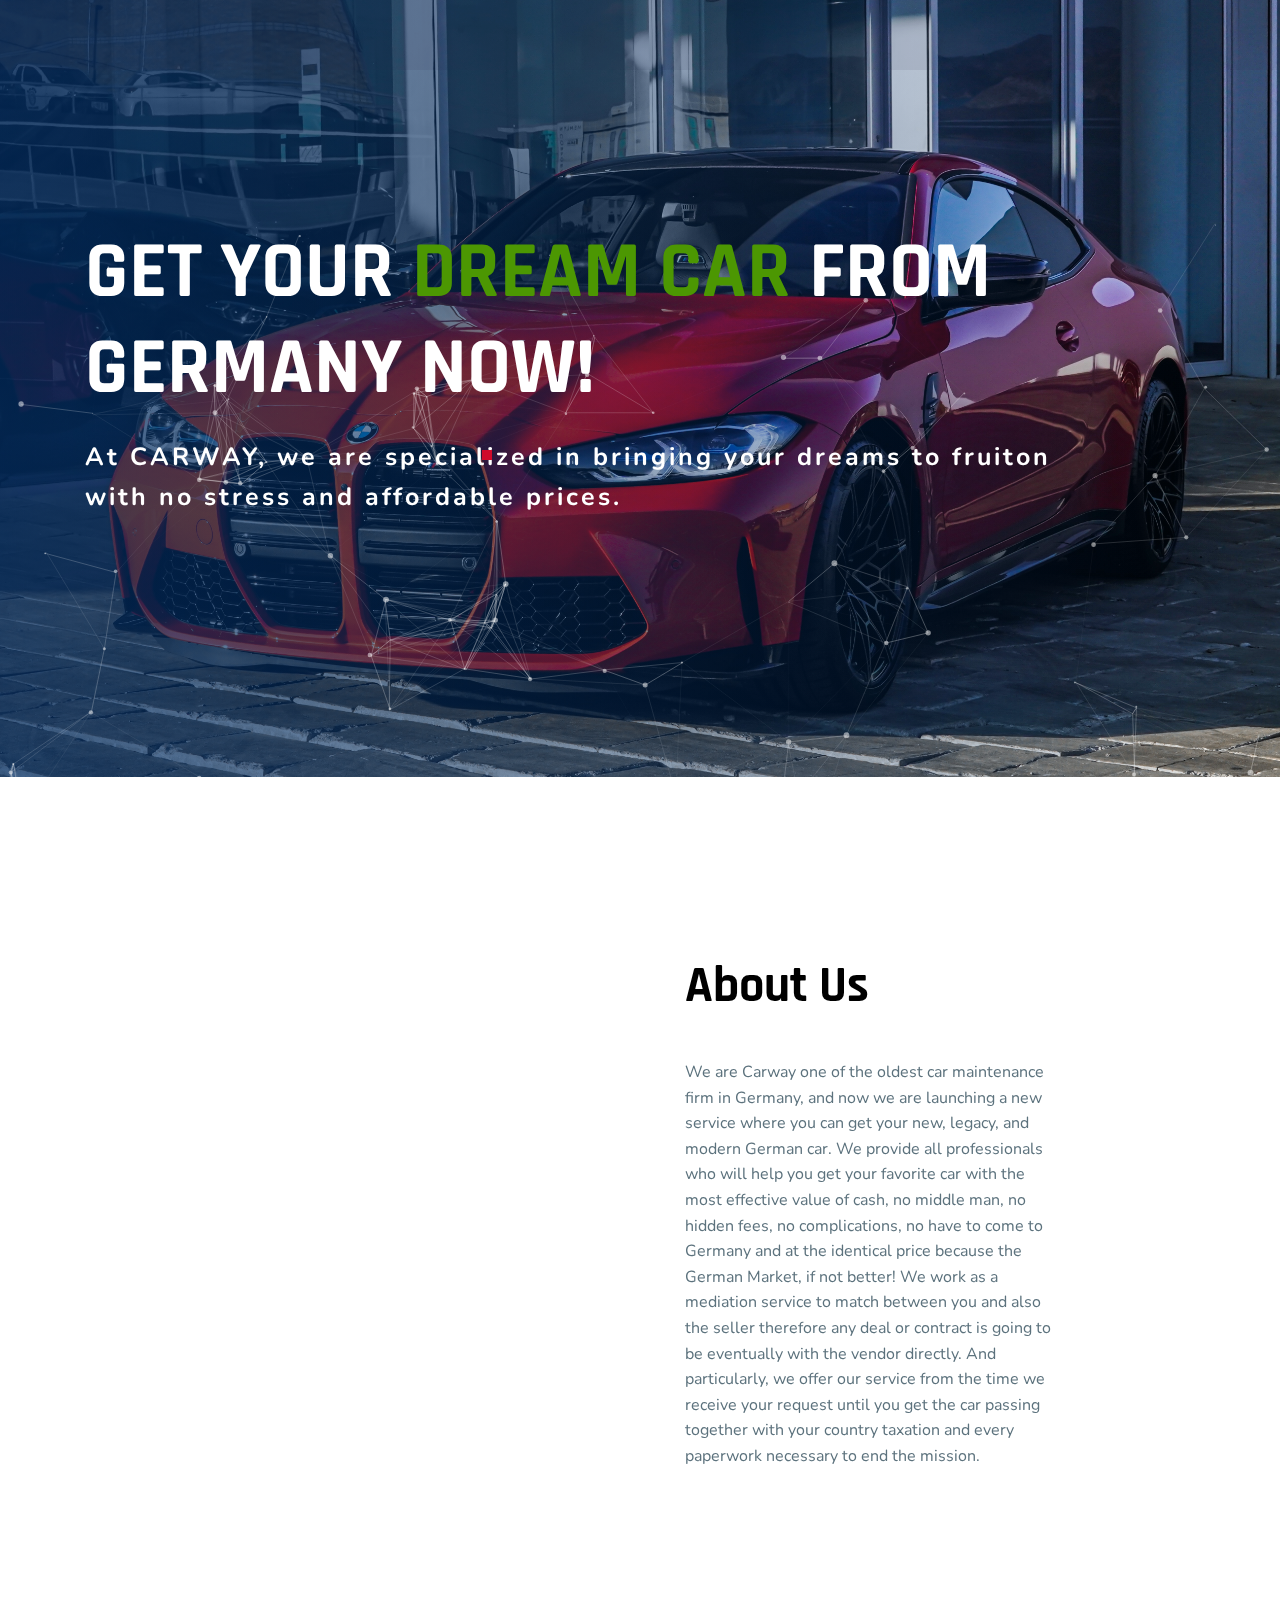
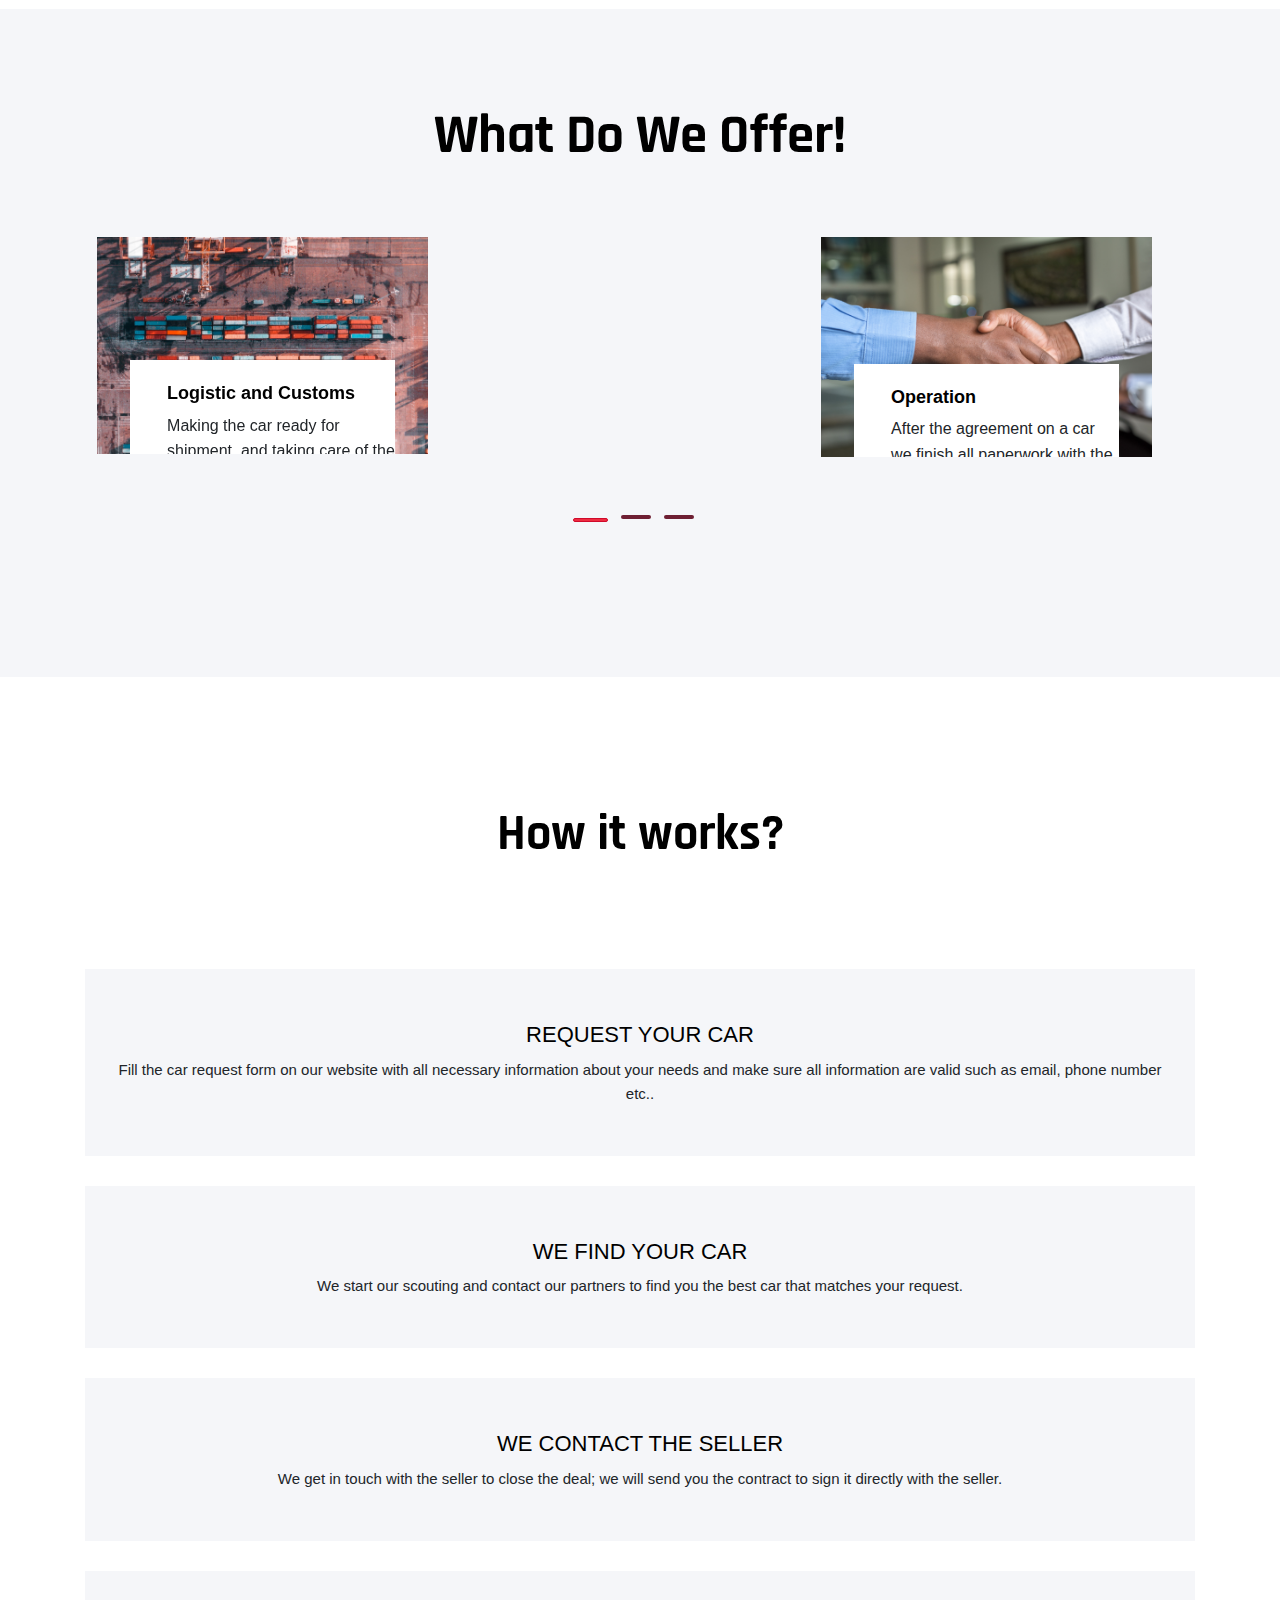
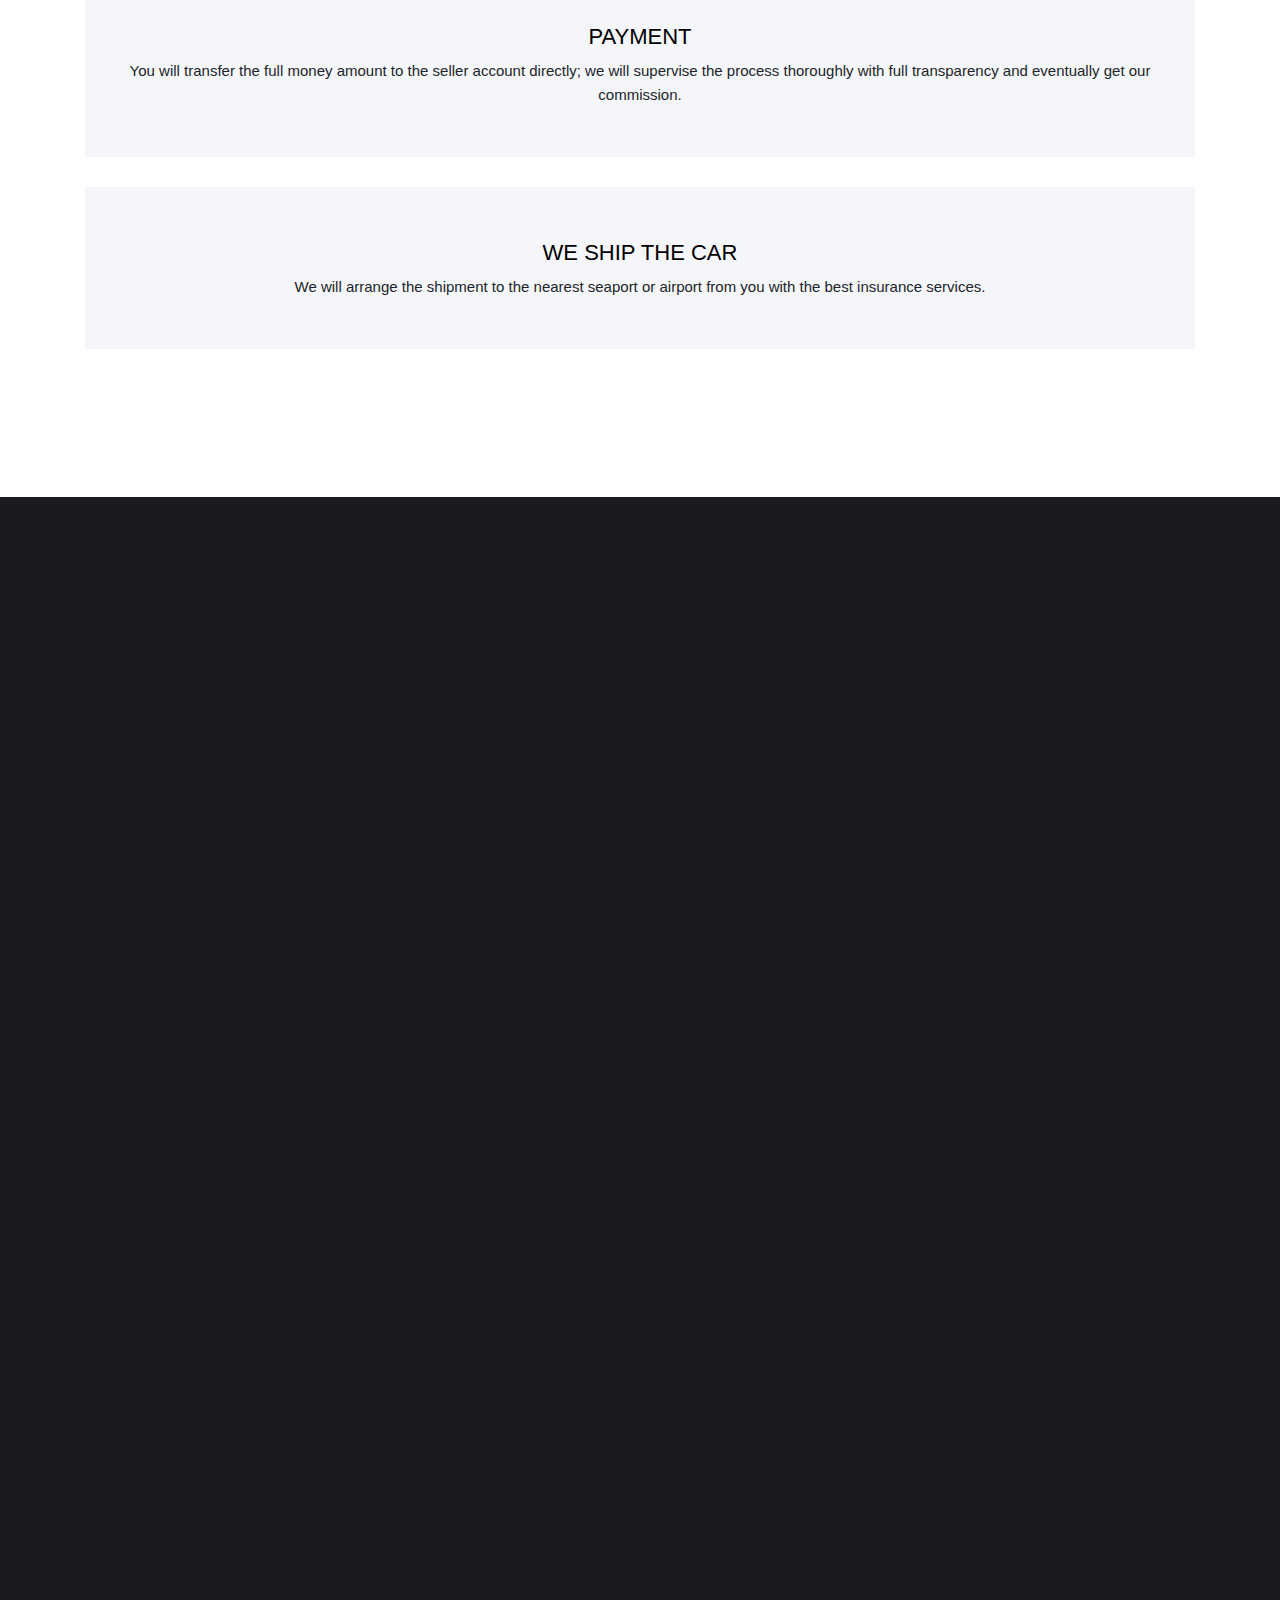
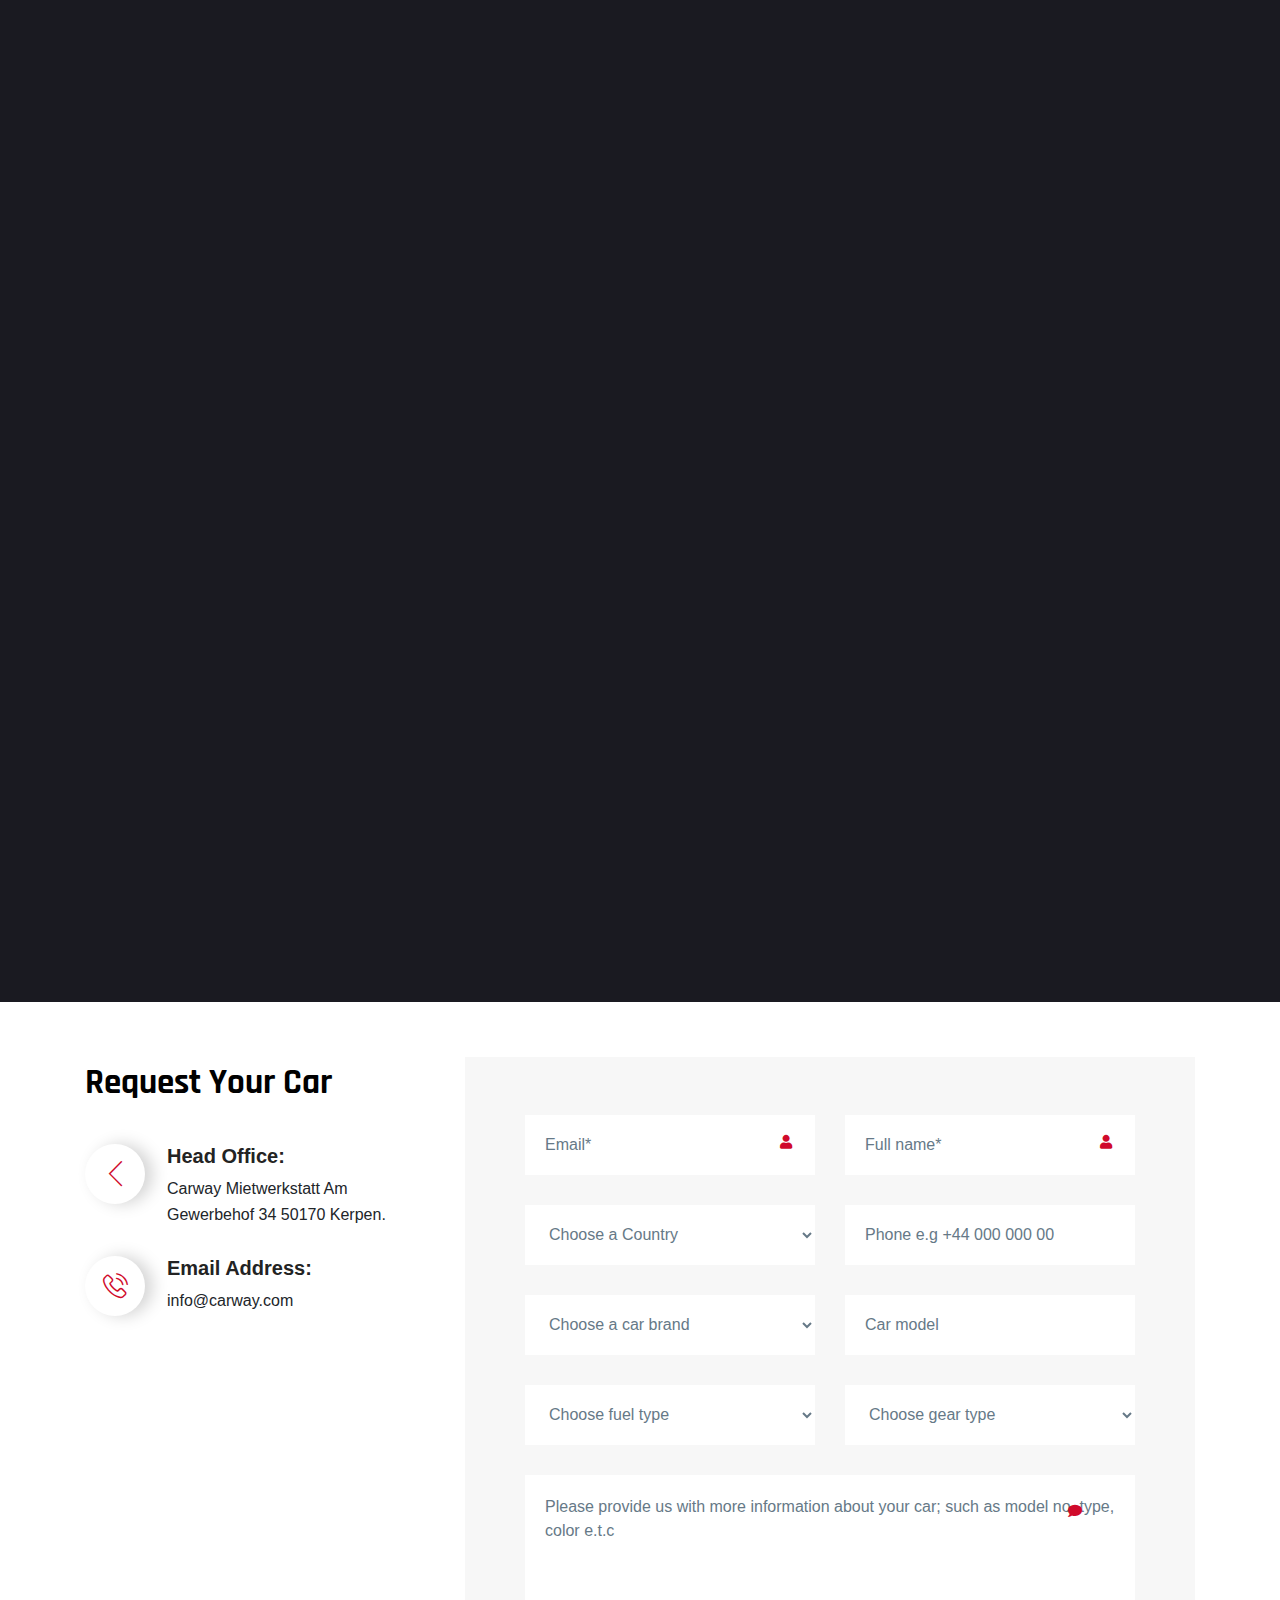
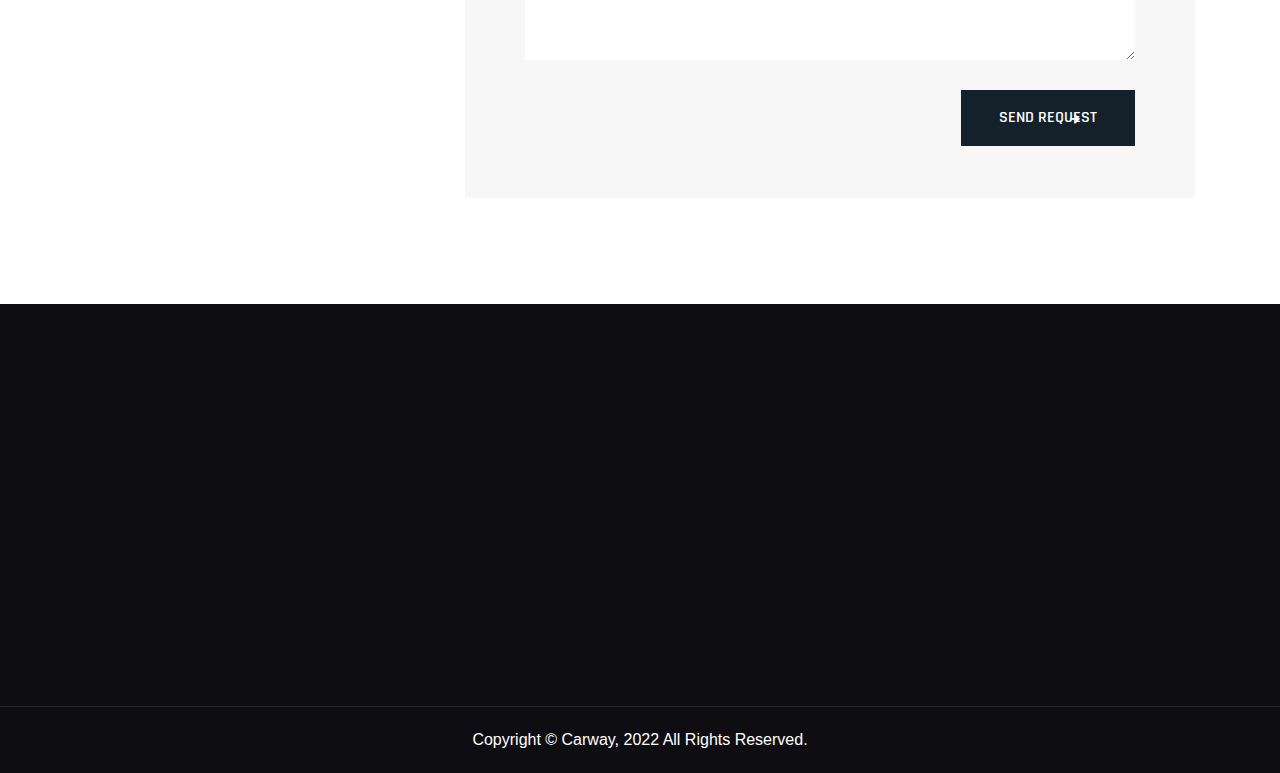
==== index.html @ 3763139a "update: impressum and mobile nav" ====
<!DOCTYPE HTML>
<html lang="en">

<head>
	<meta charset="UTF-8">
	<meta http-equiv="x-ua-compatible" content="ie=edge">
	<title>Carway</title>
	<meta name="description" content="Get your car from Germany">
	<meta name="viewport" content="width=device-width, initial-scale=1">

	<!-- Favicon -->
	<link rel="icon" sizes="56x56" href="assets/images/logo-black-circle.png">
	<!-- bootstrap CSS -->
	<link rel="stylesheet" href="assets/css/bootstrap.min.css" media="all" />
	<!-- carousel CSS -->
	<link rel="stylesheet" href="assets/css/owl.carousel.min.css" media="all" />
	<!-- Animate Css -->
	<link rel="stylesheet" href="assets/css/animate.css" media="all" />
	<!-- font-awesome CSS -->
	<link rel="stylesheet" href="assets/css/all.min.css" media="all" />
	<link rel="stylesheet" href="assets/css/flaticon.css" media="all" />
	<!-- theme-default CSS -->
	<link rel="stylesheet" href="assets/css/template-default.css" media="all" />
	<link rel="stylesheet" href="assets/css/owl.theme.default.min.css" type="text/css" media="all" />
	<!-- Main Style CSS -->
	<link rel="stylesheet" href="style.css" media="all" />
	<!-- transitions CSS -->
	<link rel="stylesheet" href="assets/css/owl.transitions.css" media="all" />
	<!-- venobox CSS -->
	<link rel="stylesheet" href="venobox/venobox.css" media="all" />
	<!-- animated CSS -->
	<link rel="stylesheet" href="assets/css/animated-text.css" media="all" />
	<!-- widget CSS -->
	<link rel="stylesheet" href="assets/css/widget.css" media="all" />
	<!-- modernizr js -->
	<script src="assets/js/vendor/modernizr-3.5.0.min.js"></script>
	<!-- responsive CSS -->
	<link rel="stylesheet" href="assets/css/responsive.css" media="all" />

	<!-- header menu css -->
	<link rel="stylesheet" href="/assets/css/style.css">
	<link rel="stylesheet" href="/dream-it-photography/assets/css/font-awesome.min.css">

	<!-- portfolio style -->
	<link rel="stylesheet" href="/dream-it-photography/assets/css/main.css">
	<link rel="stylesheet" href="/dream-it-photography/assets/css/animate.css">
	<link rel="stylesheet" href="/dream-it-photography/assets/css/magnific-popup.css">
	<link rel="stylesheet" href="/dream-it-photography/assets/css/bootstrap.min.css">
	<link rel="stylesheet" href="/dream-it-photography/assets/css/circle.css">
	<link rel="stylesheet" href="/dream-it-photography/assets/css/owl.carousel.min.css">

</head>

<body>

	<div id="preloader">
		<div id="loader"></div>
	</div>
	<!-- ============================================================== -->
	<!-- Start - Header-Top- Section -->
	<!-- ============================================================= -->

	<!-- ============================================================== -->
	<!-- Start - Header-Menu- Area -->
	<!-- ============================================================= -->

	<div id="sticky-header" class="dreamit_nav_manu" style="background: rgba(39, 39, 75, 0.093); border:none;">
		<div class="container">
			<div class="row align-items-center">
				<div class="col-lg-9">
					<nav class="dreamit_menu text-center">
						<div class="search-box-btn search-box-outer" style="margin-right: -490px;">
							<!-- <i class="flaticon-search"></i> -->
							<div class="nav-btn navSidebar-button"><span><i class="fas fa-align-left"></i></span></div>
						</div>
					</nav>
				</div>
			</div>
		</div>
	</div>

	<!-- Mobile-Menu -->
	<div class="mobile-menu" style="margin-top: 20px; background: rgb(17, 17, 36);">
		<div class="container">
			<div class="row">
				<div class="col-lg-3">
					<div class="logo-container">
						<div class="header-logo">
							<a class="mobile-logo" href="index.html"><img width="50" height="50"
									src="assets/images/logo-black-circle.png" alt=""></a>
						</div>
						<div class="menu-toggle">
							<div class="icon">
								<i class="fas fa-bars"></i>
								<i class="fas fa-times" style="color: #fff;"></i>
							</div>
						</div>
					</div>
				</div>
				<div class="col-lg-9 col-md-12">
					<div class="header-menu2"
						style=" width: 100%; margin-top: -50px; background:rgba(17, 17, 36, 0.944);">
						<ul>
							<a style="color: #4C9702;" href="#about-section">
								<li data-language="menuaboutus">About us</li>
							</a>
							<a style="color: #4C9702;" href="#What-do-we-offer">
								<li data-language="menuwhatweoffer">What Do We Offer!</li>
							</a>
							<a style="color: #4C9702;" href="#how-it-works">
								<li data-language="menuhowitworks">How it works?</li>
							</a>
							<a style="color: #4C9702;" href="#portfolio">
								<li data-language="menuportfolio">Portfolio</li>
							</a>
							<a style="color: #4C9702;" href="#request-car">
								<li data-language="menurequestcar">Request Your Car</li>
							</a>
							<a style="color: #4C9702;" href="Impressum.html">
								<li data-language="">Impressum</li>
							</a>

						</ul>
					</div>
				</div>
			</div>
		</div>
	</div>

	<!-- ============================================================== -->
	<!-- Start - Slider- Section -->
	<!-- ============================================================= -->
	<div class="slider-section d-flex align-items-center">
		<!-- particles.js container -->
		<div id="particles-js"></div>
		<div class="container">
			<div class="row">
				<div class="col-lg-12 col-md-12">
					<div class="slider-content">
						<h2 class="wow slideInLeft" data-wow-duration="2s" data-wow-delay=".5s" data-language="getyour">
							GET YOUR <span style="color: #4C9702;" data-language="dream car">DREAM CAR</span
								data-language="fromgermany"> FROM GERMANY NOW!</h2>
						<!-- <h2 class="wow slideInLeft" data-wow-duration="2s" data-wow-delay=".5s"></h2> -->
						<h5 data-language="atcarway" class="wow slideInLeft" data-wow-duration="2s" data-wow-delay=".5s"
							style="text-transform: none; font-size: 25px; line-height: 2.5rem; letter-spacing: 3px; width: 90%; margin-top: 20px;">
							At CARWAY, we are
							specialized in bringing your dreams to fruiton with no stress and affordable prices.</h5>
						<!-- <div class="slider-circle-thumb rotateme">
							<img src="assets/images/shape3.png" alt="">
						</div> -->


					</div>
				</div>
			</div>
		</div>
	</div>

	<!-- ============================================================= -->
	<div class="about-section" id="about-section">
		<div class="container">
			<div class="row">
				<div class="col-lg-6 col-md-6">
					<div class="about-thumb">
						<img src="assets/images/Cars/roland-denes-EWf48MRVUNE-unsplash.jpg" alt="">
					</div>
				</div>
				<div class="col-lg-6 col-md-6">
					<div class="section-title">
						<!-- <h5>// ABOUT COMPAny</h5> -->
						<h1 data-language="aboutustitle">About Us</h1>
						<!-- <h2>It Specialties</h2> -->
						<p data-language="aboutusdesc">We are Carway one of the oldest car maintenance firm in Germany,
							and now we are launching a
							new service where you can get your new, legacy, and modern German car. We provide all
							professionals who will help you get your favorite car with the most effective value of cash,
							no middle man, no hidden fees, no complications, no have to come to Germany and at the
							identical price because the German
							Market, if not better! We work as a mediation service to match between you and also the
							seller therefore any deal or contract is going to be eventually with the vendor directly.
							And particularly, we offer our service from the time we receive your request until you get
							the car passing together with your country taxation and every paperwork necessary to end the
							mission.</p>
					</div>
				</div>
			</div>
		</div>
	</div>

	<!-- Start - Service- Section -->
	<!-- ============================================================= -->
	<div class="service-section" id="What-do-we-offer">
		<div class="container">
			<div class="row">
				<div class="col-lg-12 col-md-12">
					<div class="section-title text-center">
						<!-- <h5>// WHAT WE Do</h5> -->
						<h1 data-language="whatweoffertitle">What Do We Offer!</h1>
					</div>
				</div>
			</div>
			<div class="case-study-section">
				<div class="container-fluid">
					<div class="row">
						<div class="case_list owl-carousel">
							<div class="single-case-study">
								<div class="case-thumb">
									<img src="assets/images/cars/offer-search.jpg" alt="">
									<div class="case-content">
										<h2 data-language="searchingtitle">Searching</h2>
										<!-- <h6>Cloud Computing</h6> -->
										<p data-language="searchingdesc">We connect with our suppliers and contacts to
											find the best deal on the car
											you need. We will then send you several
											options and offers to choose from</p>
										<!-- <a href="case-study-details.html"><span>+</span></a> -->
									</div>
								</div>
							</div>
							<div class="single-case-study">
								<div class="case-thumb">
									<img src="assets/images/Cars/offer-operation.jpg" alt="">
									<div class="case-content">
										<h2 data-language="operationtitle">Operation</h2>
										<!-- <h6>Cloud Computing</h6> -->
										<p data-language="operationdesc">After the agreement on a car we finish all
											paperwork with the seller, arrange
											the payment, and take care of all
											documents with the German authorities.</p>
										<!-- <a href="case-study-details.html"><span>+</span></a> -->
									</div>
								</div>
							</div>
							<div class="single-case-study">
								<div class="case-thumb">
									<img src="assets/images/Cars/offer-logistics.jpg" alt="">
									<div class="case-content">
										<h2 data-language="logisticstitle">Logistic and Customs</h2>
										<p data-language="logisticssdesc">Making the car ready for shipment, and taking
											care of the taxation on the
											destination country to avoid any unforeseen
											problems</p>
										<!-- <h6 the car ready for shipment, and taking care of the taxation on the destination country to avoid any unforeseen problems 6>Cloud Computing</h6> -->

										<!-- <a href="case-study-details.html"><span>+</span></a> -->
									</div>
								</div>
							</div>
						</div>
					</div>
				</div>
			</div>

		</div>

	</div>
	<!-- ============================================================== -->
	<!-- Start - call-Do-Action- Section -->
	<!-- ============================================================= -->
	<div class="call-do-action" id="how-it-works">
		<div class="container">
			<div class="col-lg-12 col-md-12">
				<div class="section-title text-center">
					<!-- <h5>// WHAT WE Do</h5> -->
					<h1 data-language="howitwork">How it works?</h1>
				</div>
			</div>
		</div>
	</div>
	<!-- ============================================================== -->
	<!-- Start - Feature- Section -->
	<!-- ============================================================= -->
	<div class="feature-section" id="">
		<div class="container">
			<div class="row">
				<div class="col-lg-12 col-md-6">
					<div class="single-feature-box text-center">
						<div class="feature-num">
							<!-- <span>01</span> -->
						</div>
						<div class="feature-content">
							<h2 data-language="requestcartitle">Request your car</h2>
							<p data-language="requestcardesc">Fill the car request form on our website with all
								necessary information about your needs
								and make sure all information are valid such as email, phone number etc..</p>
						</div>
						<!-- <div class="feature-icon">
							<i class="flaticon-hand"></i>
						</div> -->
					</div>
				</div>
				<div class="col-lg-12 col-md-6">
					<div class="single-feature-box text-center">
						<div class="feature-num">
							<!-- <span>02</span> -->
						</div>
						<div class="feature-content">
							<h2 data-language="wefindyourcartitle">We find your car</h2>
							<p data-language="wefindyourcardesc">We start our scouting and contact our partners to find
								you the best car that matches your
								request.</p>
						</div>
						<!-- <div class="feature-icon">
							<i class="flaticon-bar-chart"></i>
						</div> -->
					</div>
				</div>
				<div class="col-lg-12 col-md-6">
					<div class="single-feature-box text-center">
						<div class="feature-num">
							<!-- <span>03</span> -->
						</div>
						<div class="feature-content">
							<h2 data-language="wecontactsellertitle">We contact the seller</h2>
							<p data-language="wecontactsellerdesc">We get in touch with the seller to close the deal; we
								will send you the contract to sign
								it directly with the seller.</p>
						</div>
						<!-- <div class="feature-icon">
							<i class="flaticon-square"></i>
						</div> -->
					</div>
				</div>
				<div class="col-lg-12 col-md-6">
					<div class="single-feature-box text-center">
						<div class="feature-num">
							<!-- <span>04</span> -->
						</div>
						<div class="feature-content">
							<h2 data-language="paymenttitle">Payment</h2>
							<p data-language="paymentdesc">You will transfer the full money amount to the seller account
								directly; we will supervise
								the process thoroughly with
								full transparency and eventually get our commission.</p>
						</div>
						<!-- <div class="feature-icon">
							<i class="flaticon-world"></i>
						</div> -->
					</div>
				</div>
				<div class="col-lg-12 col-md-6">
					<div class="single-feature-box text-center">
						<div class="feature-num">
							<!-- <span>05</span> -->
						</div>
						<div class="feature-content">
							<h2 data-language="weshipcartitle">We ship the car</h2>
							<p data-language="weshipcardesc">We will arrange the shipment to the nearest seaport or
								airport from you with the best
								insurance services.</p>
						</div>
						<!-- <div class="feature-icon">
							<i class="flaticon-square"></i>
						</div> -->
					</div>
				</div>
			</div>
		</div>
	</div>
	<!-- ============================================================== -->
	<!-- Start - Skill- Section -->
	<!-- ============================================================= -->

	<!-- ============================================================== -->
	<!-- Start - Working-Progress- Section -->
	<!-- ============================================================= -->
	<section class="portfolio-area section-padding" id="portfolio">
		<div class="container-fluid">
			<div class="row justify-content-center wow fadeInUp" data-wow-delay="0.3s">
				<div class="col centered">
					<div class="section-title">
						<h2 class="text-gradient-one" data-language="portfoliotitle">Portfolio</h2>
					</div>
				</div>
			</div>

			<div class="text-center mb-40 wow fadeInUp" data-wow-delay="0.4s">
				<ul class="portfolio-filter" style="color: #fff;">
					<li class="active"><a data-filter="*"> All</a></li>
					<li><a data-filter=".cat1">Audi</a></li>
					<li><a data-filter=".cat2">BMW</a></li>
					<li><a data-filter=".cat3">Mercedes</a></li>
					<li><a data-filter=".cat4">Porsche</a></li>
					<li><a data-filter=".cat5">VW</a></li>
				</ul>
			</div>

			<div class="row portfolio portfolio-gallery column-4 no-gutter wow fadeInUp" data-wow-delay="0.5s">

				<div class="portfolio-item cat1">
					<a href="/assets/images/Cars/Audi Cars/igor-lypnytskyi-pK7BUK9-xe4-unsplash.jpg"
						class="thumb popup-gallery" title="">
						<img src="/assets/images/Cars/Audi Cars/igor-lypnytskyi-pK7BUK9-xe4-unsplash.jpg" alt="">
						<div class="portfolio-hover">
							<div class="portfolio-description">
								<p><i class="flaticon-magnifying-glass"></i></p>
							</div>
						</div>
					</a>
				</div>

				<div class="portfolio-item cat2">
					<a href="/assets/images/Cars/BMW/jon-koop-khYVyHiNZo0-unsplash.jpg" class="thumb popup-gallery"
						title="">
						<img src="/assets/images/Cars/BMW/jon-koop-khYVyHiNZo0-unsplash.jpg" alt="">
						<div class="portfolio-hover">
							<div class="portfolio-description">
								<p><i class="flaticon-magnifying-glass"></i></p>
							</div>
						</div>
					</a>
				</div>

				<div class="portfolio-item cat4">
					<a href="/assets/images/Cars/Porsche/campbell-3ZUsNJhi_Ik-unsplash.jpg" class="thumb popup-gallery"
						title="">
						<img src="/assets/images/Cars/Porsche/campbell-3ZUsNJhi_Ik-unsplash.jpg" alt="">
						<div class="portfolio-hover">
							<div class="portfolio-description">
								<p><i class="flaticon-magnifying-glass"></i></p>
							</div>
						</div>
					</a>
				</div>

				<div class="portfolio-item cat3 ">
					<a href="/assets/images/Cars/Mercedes/alex-richard-VRf8BUHXomA-unsplash.jpg"
						class="thumb video-popup" title="">
						<img src="/assets/images/Cars/Mercedes/alex-richard-VRf8BUHXomA-unsplash.jpg" alt="">
						<div class="portfolio-hover">
							<div class="portfolio-description">
								<p><i class="flaticon-magnifying-glass"></i></p>
							</div>
						</div>
					</a>
				</div>

				<div class="portfolio-item cat5 ">
					<a href="/assets/images/Cars/VW/chris-osmond-54tC25jNoWA-unsplash.jpg" class=" thumb popup-gallery"
						title="">
						<img src="/assets/images/Cars/VW/chris-osmond-54tC25jNoWA-unsplash.jpg" alt="">
						<div class=" portfolio-hover">
							<div class="portfolio-description">
								<p><i class="flaticon-magnifying-glass"></i></p>
							</div>
						</div>
					</a>
				</div>

				<div class="portfolio-item cat1">
					<a href="/assets/images/Cars/Audi Cars/remy-lovesy-CkgBPqU3tes-unsplash.jpg"
						class=" thumb popup-gallery" title="">
						<img src="/assets/images/Cars/Audi Cars/remy-lovesy-CkgBPqU3tes-unsplash.jpg" alt="">
						<div class=" portfolio-hover">
							<div class="portfolio-description">
								<p><i class="flaticon-magnifying-glass"></i></p>
							</div>
						</div>
					</a>
				</div>

				<div class="portfolio-item cat2 ">
					<a href="/assets/images/Cars/BMW/rodan-can-6cqJPeTIuls-unsplash.jpg" class=" thumb popup-gallery"
						title="">
						<img src="/assets/images/Cars/BMW/rodan-can-6cqJPeTIuls-unsplash.jpg" alt="">
						<div class=" portfolio-hover">
							<div class="portfolio-description">
								<p><i class="flaticon-magnifying-glass"></i></p>
							</div>
						</div>
					</a>
				</div>

				<div class="portfolio-item cat4 ">
					<a href="/assets/images/Cars/Porsche/eric-saunders-crUGdn1j-RE-unsplash.jpg"
						class=" thumb popup-gallery" title="">
						<img src="/assets/images/Cars/Porsche/eric-saunders-crUGdn1j-RE-unsplash.jpg" alt="">
						<div class=" portfolio-hover">
							<div class="portfolio-description">
								<p><i class="flaticon-magnifying-glass"></i></p>
							</div>
						</div>
					</a>
				</div>
				<div class="portfolio-item cat3 ">
					<a href="/assets/images/Cars/Mercedes/alberto-frias-ZPBXKuqJfBA-unsplash.jpg"
						class=" thumb popup-gallery" title="">
						<img src="/assets/images/Cars/Mercedes/alberto-frias-ZPBXKuqJfBA-unsplash.jpg" alt="">
						<div class=" portfolio-hover">
							<div class="portfolio-description">
								<p><i class="flaticon-magnifying-glass"></i></p>
							</div>
						</div>
					</a>
				</div>
				<div class="portfolio-item cat5 ">
					<a href="/assets/images/Cars/VW/david-moffatt-okiRozF3ARI-unsplash.jpg" class=" thumb popup-gallery"
						title="">
						<img src="/assets/images/Cars/VW/david-moffatt-okiRozF3ARI-unsplash.jpg" alt="">
						<div class=" portfolio-hover">
							<div class="portfolio-description">
								<p><i class="flaticon-magnifying-glass"></i></p>
							</div>
						</div>
					</a>
				</div>
				<div class="portfolio-item cat1 ">
					<a href="/assets/images/Cars/Audi Cars/carlos-ferreira-4cmFN8F_HHU-unsplash.jpg"
						class=" thumb popup-gallery" title="">
						<img src="/assets/images/Cars/Audi Cars/carlos-ferreira-4cmFN8F_HHU-unsplash.jpg" alt="">
						<div class=" portfolio-hover">
							<div class="portfolio-description">
								<p><i class="flaticon-magnifying-glass"></i></p>
							</div>
						</div>
					</a>
				</div>
				<div class="portfolio-item cat2 ">
					<a href="/assets/images/Cars/BMW/tyrell-james-fO9DDCOz28U-unsplash.jpg" class=" thumb popup-gallery"
						title="">
						<img src="/assets/images/Cars/BMW/tyrell-james-fO9DDCOz28U-unsplash.jpg" alt="">
						<div class=" portfolio-hover">
							<div class="portfolio-description">
								<p><i class="flaticon-magnifying-glass"></i></p>
							</div>
						</div>
					</a>
				</div>
				<div class="portfolio-item cat3 ">
					<a href="/assets/images/Cars/Mercedes/felipe-simo-dWQDNyPfKPU-unsplash.jpg"
						class=" thumb popup-gallery" title="">
						<img src="/assets/images/Cars/Mercedes/felipe-simo-dWQDNyPfKPU-unsplash.jpg" alt="">
						<div class=" portfolio-hover">
							<div class="portfolio-description">
								<p><i class="flaticon-magnifying-glass"></i></p>
							</div>
						</div>
					</a>
				</div>
				<div class="portfolio-item cat4 ">
					<a href="/assets/images/Cars/Porsche/dima-panyukov-huKAyqLxBX0-unsplash.jpg"
						class=" thumb popup-gallery" title="">
						<img src="/assets/images/Cars/Porsche/dima-panyukov-huKAyqLxBX0-unsplash.jpg" alt="">
						<div class=" portfolio-hover">
							<div class="portfolio-description">
								<p><i class="flaticon-magnifying-glass"></i></p>
							</div>
						</div>
					</a>
				</div>
				<div class="portfolio-item cat5 ">
					<a href="/assets/images/Cars/VW/martin-katler-8zIdeRKdWn0-unsplash.jpg" class=" thumb popup-gallery"
						title="">
						<img src="/assets/images/Cars/VW/martin-katler-8zIdeRKdWn0-unsplash.jpg" alt="">
						<div class=" portfolio-hover">
							<div class="portfolio-description">
								<p><i class="flaticon-magnifying-glass"></i></p>
							</div>
						</div>
					</a>
				</div>
				<div class="portfolio-item cat1 ">
					<a href="/assets/images/Cars/Audi Cars/wassim-chouak-i_m-Svk7gkE-unsplash.jpg"
						class=" thumb popup-gallery" title="">
						<img src="/assets/images/Cars/Audi Cars/wassim-chouak-i_m-Svk7gkE-unsplash.jpg" alt="">
						<div class=" portfolio-hover">
							<div class="portfolio-description">
								<p><i class="flaticon-magnifying-glass"></i></p>
							</div>
						</div>
					</a>
				</div>
				<div class="portfolio-item cat2 ">
					<a href="/assets/images/Cars/BMW/josh-berquist-_4sWbzH5fp8-unsplash.jpg"
						class=" thumb popup-gallery" title="">
						<img src="/assets/images/Cars/BMW/josh-berquist-_4sWbzH5fp8-unsplash.jpg" alt="">
						<div class=" portfolio-hover">
							<div class="portfolio-description">
								<p><i class="flaticon-magnifying-glass"></i></p>
							</div>
						</div>
					</a>
				</div>
				<div class="portfolio-item cat3 ">
					<a href="/assets/images/Cars/Mercedes/igor-lypnytskyi-OX9fF5Fu6OY-unsplash.jpg"
						class=" thumb popup-gallery" title="">
						<img src="/assets/images/Cars/Mercedes/igor-lypnytskyi-OX9fF5Fu6OY-unsplash.jpg" alt="">
						<div class=" portfolio-hover">
							<div class="portfolio-description">
								<p><i class="flaticon-magnifying-glass"></i></p>
							</div>
						</div>
					</a>
				</div>
				<div class="portfolio-item cat4 ">
					<a href="/assets/images/Cars/Porsche/josh-berquist-pjxe3p4u5aI-unsplash.jpg"
						class=" thumb popup-gallery" title="">
						<img src="/assets/images/Cars/Porsche/josh-berquist-pjxe3p4u5aI-unsplash.jpg" alt="">
						<div class=" portfolio-hover">
							<div class="portfolio-description">
								<p><i class="flaticon-magnifying-glass"></i></p>
							</div>
						</div>
					</a>
				</div>
				<div class="portfolio-item cat5 ">
					<a href="/assets/images/Cars/VW/martin-katler-HIx57Wak1Ag-unsplash.jpg" class=" thumb popup-gallery"
						title="">
						<img src="/assets/images/Cars/VW/martin-katler-HIx57Wak1Ag-unsplash.jpg" alt="">
						<div class=" portfolio-hover">
							<div class="portfolio-description">
								<p><i class="flaticon-magnifying-glass"></i></p>
							</div>
						</div>
					</a>
				</div>
			</div>
		</div>
	</section>
	<!-- ============================================================== -->
	<!-- Start - Case-Study- Section -->
	<!-- ============================================================= -->

	<!-- ============================================================== -->
	<!-- Start - Contact-Us- Section -->
	<!-- ============================================================= -->
	<div class="contact-us" id="request-car">
		<div class="container">
			<div class="row">
				<div class="col-lg-4 col-md-6">
					<div class="section-title text-left">
						<!-- <h5>// CONTACT US</h5> -->
						<h1 style="font-size: 35px;">Request Your Car</h1>
						<!-- <h4>For more information</h4> -->
					</div>
					<div class="contact-box d-flex">
						<div class="contact-icon">
							<i class="flaticon-address"></i>
						</div>
						<div class="contact-content">
							<h2>Head Office:</h2>
							<p>Carway Mietwerkstatt Am Gewerbehof 34 50170 Kerpen.</p>
						</div>
					</div>
					<div class="contact-box d-flex">
						<div class="contact-icon">
							<i class="flaticon-phone-call"></i>
						</div>
						<div class="contact-content">
							<h2>Email Address:</h2>
							<p>info@carway.com</p>
						</div>
					</div>
				</div>
				<div class="col-lg-8">
					<div class="row">
						<div class="col-lg-12 col-md-12">
							<form id="contact_form" action="mail.php" method="POST">
								<div class="row">
									<div class="col-lg-6 col-md-6">
										<div class="contact-form">
											<form action="post">
												<input class="contact-style" type="text" name="name"
													placeholder="Email*" required>
												<i class="fas fa-user"></i>
											</form>
										</div>
									</div>
									<div class="col-lg-6 col-md-6">
										<div class="contact-form">
											<form action="post">
												<input class="contact-style" type="text" name="name"
													placeholder="Full name*" required>
												<i class="fas fa-user"></i>
											</form>
										</div>
									</div>

									<div class="col-lg-6 col-md-6">
										<select class="select-option dropdown" id="country" name="country">
											<option>Choose a Country</option>
											<option value="AF">Afghanistan</option>
											<option value="AX">Aland Islands</option>
											<option value="AL">Albania</option>
											<option value="DZ">Algeria</option>
											<option value="AS">American Samoa</option>
											<option value="AD">Andorra</option>
											<option value="AO">Angola</option>
											<option value="AI">Anguilla</option>
											<option value="AQ">Antarctica</option>
											<option value="AG">Antigua and Barbuda</option>
											<option value="AR">Argentina</option>
											<option value="AM">Armenia</option>
											<option value="AW">Aruba</option>
											<option value="AU">Australia</option>
											<option value="AT">Austria</option>
											<option value="AZ">Azerbaijan</option>
											<option value="BS">Bahamas</option>
											<option value="BH">Bahrain</option>
											<option value="BD">Bangladesh</option>
											<option value="BB">Barbados</option>
											<option value="BY">Belarus</option>
											<option value="BE">Belgium</option>
											<option value="BZ">Belize</option>
											<option value="BJ">Benin</option>
											<option value="BM">Bermuda</option>
											<option value="BT">Bhutan</option>
											<option value="BO">Bolivia</option>
											<option value="BQ">Bonaire, Sint Eustatius and Saba</option>
											<option value="BA">Bosnia and Herzegovina</option>
											<option value="BW">Botswana</option>
											<option value="BV">Bouvet Island</option>
											<option value="BR">Brazil</option>
											<option value="IO">British Indian Ocean Territory</option>
											<option value="BN">Brunei Darussalam</option>
											<option value="BG">Bulgaria</option>
											<option value="BF">Burkina Faso</option>
											<option value="BI">Burundi</option>
											<option value="KH">Cambodia</option>
											<option value="CM">Cameroon</option>
											<option value="CA">Canada</option>
											<option value="CV">Cape Verde</option>
											<option value="KY">Cayman Islands</option>
											<option value="CF">Central African Republic</option>
											<option value="TD">Chad</option>
											<option value="CL">Chile</option>
											<option value="CN">China</option>
											<option value="CX">Christmas Island</option>
											<option value="CC">Cocos (Keeling) Islands</option>
											<option value="CO">Colombia</option>
											<option value="KM">Comoros</option>
											<option value="CG">Congo</option>
											<option value="CD">Congo, Democratic Republic of the Congo</option>
											<option value="CK">Cook Islands</option>
											<option value="CR">Costa Rica</option>
											<option value="CI">Cote D'Ivoire</option>
											<option value="HR">Croatia</option>
											<option value="CU">Cuba</option>
											<option value="CW">Curacao</option>
											<option value="CY">Cyprus</option>
											<option value="CZ">Czech Republic</option>
											<option value="DK">Denmark</option>
											<option value="DJ">Djibouti</option>
											<option value="DM">Dominica</option>
											<option value="DO">Dominican Republic</option>
											<option value="EC">Ecuador</option>
											<option value="EG">Egypt</option>
											<option value="SV">El Salvador</option>
											<option value="GQ">Equatorial Guinea</option>
											<option value="ER">Eritrea</option>
											<option value="EE">Estonia</option>
											<option value="ET">Ethiopia</option>
											<option value="FK">Falkland Islands (Malvinas)</option>
											<option value="FO">Faroe Islands</option>
											<option value="FJ">Fiji</option>
											<option value="FI">Finland</option>
											<option value="FR">France</option>
											<option value="GF">French Guiana</option>
											<option value="PF">French Polynesia</option>
											<option value="TF">French Southern Territories</option>
											<option value="GA">Gabon</option>
											<option value="GM">Gambia</option>
											<option value="GE">Georgia</option>
											<option value="DE">Germany</option>
											<option value="GH">Ghana</option>
											<option value="GI">Gibraltar</option>
											<option value="GR">Greece</option>
											<option value="GL">Greenland</option>
											<option value="GD">Grenada</option>
											<option value="GP">Guadeloupe</option>
											<option value="GU">Guam</option>
											<option value="GT">Guatemala</option>
											<option value="GG">Guernsey</option>
											<option value="GN">Guinea</option>
											<option value="GW">Guinea-Bissau</option>
											<option value="GY">Guyana</option>
											<option value="HT">Haiti</option>
											<option value="HM">Heard Island and Mcdonald Islands</option>
											<option value="VA">Holy See (Vatican City State)</option>
											<option value="HN">Honduras</option>
											<option value="HK">Hong Kong</option>
											<option value="HU">Hungary</option>
											<option value="IS">Iceland</option>
											<option value="IN">India</option>
											<option value="ID">Indonesia</option>
											<option value="IR">Iran, Islamic Republic of</option>
											<option value="IQ">Iraq</option>
											<option value="IE">Ireland</option>
											<option value="IM">Isle of Man</option>
											<option value="IL">Israel</option>
											<option value="IT">Italy</option>
											<option value="JM">Jamaica</option>
											<option value="JP">Japan</option>
											<option value="JE">Jersey</option>
											<option value="JO">Jordan</option>
											<option value="KZ">Kazakhstan</option>
											<option value="KE">Kenya</option>
											<option value="KI">Kiribati</option>
											<option value="KP">Korea, Democratic People's Republic of</option>
											<option value="KR">Korea, Republic of</option>
											<option value="XK">Kosovo</option>
											<option value="KW">Kuwait</option>
											<option value="KG">Kyrgyzstan</option>
											<option value="LA">Lao People's Democratic Republic</option>
											<option value="LV">Latvia</option>
											<option value="LB">Lebanon</option>
											<option value="LS">Lesotho</option>
											<option value="LR">Liberia</option>
											<option value="LY">Libyan Arab Jamahiriya</option>
											<option value="LI">Liechtenstein</option>
											<option value="LT">Lithuania</option>
											<option value="LU">Luxembourg</option>
											<option value="MO">Macao</option>
											<option value="MK">Macedonia, the Former Yugoslav Republic of</option>
											<option value="MG">Madagascar</option>
											<option value="MW">Malawi</option>
											<option value="MY">Malaysia</option>
											<option value="MV">Maldives</option>
											<option value="ML">Mali</option>
											<option value="MT">Malta</option>
											<option value="MH">Marshall Islands</option>
											<option value="MQ">Martinique</option>
											<option value="MR">Mauritania</option>
											<option value="MU">Mauritius</option>
											<option value="YT">Mayotte</option>
											<option value="MX">Mexico</option>
											<option value="FM">Micronesia, Federated States of</option>
											<option value="MD">Moldova, Republic of</option>
											<option value="MC">Monaco</option>
											<option value="MN">Mongolia</option>
											<option value="ME">Montenegro</option>
											<option value="MS">Montserrat</option>
											<option value="MA">Morocco</option>
											<option value="MZ">Mozambique</option>
											<option value="MM">Myanmar</option>
											<option value="NA">Namibia</option>
											<option value="NR">Nauru</option>
											<option value="NP">Nepal</option>
											<option value="NL">Netherlands</option>
											<option value="AN">Netherlands Antilles</option>
											<option value="NC">New Caledonia</option>
											<option value="NZ">New Zealand</option>
											<option value="NI">Nicaragua</option>
											<option value="NE">Niger</option>
											<option value="NG">Nigeria</option>
											<option value="NU">Niue</option>
											<option value="NF">Norfolk Island</option>
											<option value="MP">Northern Mariana Islands</option>
											<option value="NO">Norway</option>
											<option value="OM">Oman</option>
											<option value="PK">Pakistan</option>
											<option value="PW">Palau</option>
											<option value="PS">Palestinian Territory, Occupied</option>
											<option value="PA">Panama</option>
											<option value="PG">Papua New Guinea</option>
											<option value="PY">Paraguay</option>
											<option value="PE">Peru</option>
											<option value="PH">Philippines</option>
											<option value="PN">Pitcairn</option>
											<option value="PL">Poland</option>
											<option value="PT">Portugal</option>
											<option value="PR">Puerto Rico</option>
											<option value="QA">Qatar</option>
											<option value="RE">Reunion</option>
											<option value="RO">Romania</option>
											<option value="RU">Russian Federation</option>
											<option value="RW">Rwanda</option>
											<option value="BL">Saint Barthelemy</option>
											<option value="SH">Saint Helena</option>
											<option value="KN">Saint Kitts and Nevis</option>
											<option value="LC">Saint Lucia</option>
											<option value="MF">Saint Martin</option>
											<option value="PM">Saint Pierre and Miquelon</option>
											<option value="VC">Saint Vincent and the Grenadines</option>
											<option value="WS">Samoa</option>
											<option value="SM">San Marino</option>
											<option value="ST">Sao Tome and Principe</option>
											<option value="SA">Saudi Arabia</option>
											<option value="SN">Senegal</option>
											<option value="RS">Serbia</option>
											<option value="CS">Serbia and Montenegro</option>
											<option value="SC">Seychelles</option>
											<option value="SL">Sierra Leone</option>
											<option value="SG">Singapore</option>
											<option value="SX">Sint Maarten</option>
											<option value="SK">Slovakia</option>
											<option value="SI">Slovenia</option>
											<option value="SB">Solomon Islands</option>
											<option value="SO">Somalia</option>
											<option value="ZA">South Africa</option>
											<option value="GS">South Georgia and the South Sandwich Islands</option>
											<option value="SS">South Sudan</option>
											<option value="ES">Spain</option>
											<option value="LK">Sri Lanka</option>
											<option value="SD">Sudan</option>
											<option value="SR">Suriname</option>
											<option value="SJ">Svalbard and Jan Mayen</option>
											<option value="SZ">Swaziland</option>
											<option value="SE">Sweden</option>
											<option value="CH">Switzerland</option>
											<option value="SY">Syrian Arab Republic</option>
											<option value="TW">Taiwan, Province of China</option>
											<option value="TJ">Tajikistan</option>
											<option value="TZ">Tanzania, United Republic of</option>
											<option value="TH">Thailand</option>
											<option value="TL">Timor-Leste</option>
											<option value="TG">Togo</option>
											<option value="TK">Tokelau</option>
											<option value="TO">Tonga</option>
											<option value="TT">Trinidad and Tobago</option>
											<option value="TN">Tunisia</option>
											<option value="TR">Turkey</option>
											<option value="TM">Turkmenistan</option>
											<option value="TC">Turks and Caicos Islands</option>
											<option value="TV">Tuvalu</option>
											<option value="UG">Uganda</option>
											<option value="UA">Ukraine</option>
											<option value="AE">United Arab Emirates</option>
											<option value="GB">United Kingdom</option>
											<option value="US">United States</option>
											<option value="UM">United States Minor Outlying Islands</option>
											<option value="UY">Uruguay</option>
											<option value="UZ">Uzbekistan</option>
											<option value="VU">Vanuatu</option>
											<option value="VE">Venezuela</option>
											<option value="VN">Viet Nam</option>
											<option value="VG">Virgin Islands, British</option>
											<option value="VI">Virgin Islands, U.s.</option>
											<option value="WF">Wallis and Futuna</option>
											<option value="EH">Western Sahara</option>
											<option value="YE">Yemen</option>
											<option value="ZM">Zambia</option>
											<option value="ZW">Zimbabwe</option>
										</select>
									</div>
									<div class="col-lg-6 col-md-6">
										<div class="contact-form">
											<form action="post">
												<input class="contact-style" type="text" name="name"
													placeholder="Phone e.g +44 000 000 00" required>
											</form>
										</div>
									</div>
									<div class="col-lg-6 col-md-6">
										<select class="select-option">
											<option class="form-option-contact" value="shab">Choose a car brand</option>
											<option class="form-option-contact" value="English">Audi</option>
											<option class="form-option-contact" value="English">BMW</option>
											<option class="form-option-contact" value="English">Mercedes</option>
											<option class="form-option-contact" value="Arabic">Porsche</option>
											<option class="form-option-contact" value="Arabic">Volkswagen</option>
										</select>
									</div>
									<div class="col-lg-6 col-md-6">
										<div class="contact-form">
											<form action="post">
												<input class="contact-style" type="text" name="name"
													placeholder="Car model" required>
											</form>
										</div>
									</div>
									<div class="col-lg-6 col-md-6">
										<select class="select-option">
											<option class="form-option-contact" value="">Choose fuel type</option>
											<option class="form-option-contact" value="">Gasoline</option>
											<option class="form-option-contact" value="">Diesel</option>
											<option class="form-option-contact" value="">Hybrid/Gasoline</option>
											<option class="form-option-contact" value="">Hybrid/Diesel</option>
											<option class="form-option-contact" value="">Electric</option>
										</select>
									</div>

									<div class="col-lg-6 col-md-6">
										<select class="select-option">
											<option class="form-option-contact" value="">Choose gear type</option>
											<option class="form-option-contact" value="">Automatic</option>
											<option class="form-option-contact" value="">Half Automatic</option>
											<option class="form-option-contact" value="">Manual</option>
										</select>
									</div>

									<div class="col-lg-12 col-md-12">
										<div class="contact-form-msg">
											<form action="post">
												<textarea name="text" class="contact-style-msg" name="message" id="text"
													placeholder="Please provide us with more information about your car; such as model no, type, color e.t.c"
													cols="30" rows="10"></textarea>
												<i class="fas fa-comment"></i>
											</form>
										</div>
									</div>
									<div class="col-lg-12">
										<div class="contact-button text-right">
											<input class="button" type="submit" value="Send request"><i
												class="fas fa-arrow-right"></i>
										</div>
									</div>
								</div>
							</form>
							<p class="form-message"></p>
						</div>
					</div>
				</div>
			</div>
		</div>
	</div>

	<!--Footer Area-->
	<footer class="footer-area section-padding">
		<div class="container">
			<div class="row justify-content-center">
				<div class="col-xl-6">
					<div class="footer-content wow fadeInUp" data-wow-delay="0.4s">
						<a href="index.html">
							<img src="assets/images/logo-black-circle.png" style="margin-top: -50px;" height="100px"
								width="100px" alt="">
						</a>
						<div class="footer-social">
							<a class="facebook"><i class="fa fa-facebook"></i></a>
							<a class="twitter"><i class="fa fa-twitter"></i></a>
							<a class="youtube"><i class="fa fa-youtube"></i></a>
							<a class="pinterest"><i class="fa fa-pinterest"></i></a>
						</div>
						<div class="col-lg-12 col-md-4 right-side" style="margin-top: 2rem;  margin-bottom: -2rem;">
							<div class="option-form-thumb">
								<img src="assets/images/flag.png" alt="">
							</div>
							<div class="option-form">
								<select class="option" style="cursor: pointer;">
									<option style="cursor: pointer;" class="form-option" value=""> <a href="" onclick=""
											href="javascript:void(0)" data-callLang="eng">ENGLISH</a>
									</option>
									<option style="cursor: pointer;" class="form-option" value=""> <a href="" onclick=""
											href="javascript:void(0)" data-callLang="ar">ARABIC</a></option>
								</select>
								<h1><a href="Impressum.html" style="color: #fff; font-size: 30px;"> impressum </a></h1>
							</div>
						</div>
					</div>
				</div>
			</div>
		</div>
	</footer>
	<!--/Footer Area-->

	<div class="copyright">
		<p>Copyright &copy; Carway, 2022 All Rights Reserved.</p>
	</div>
	<!-- <div class="footer-bottom">
		<div class="container">
			<div class="row">
				<div class="col-lg-6 col-md-6">
					<div class="copy-right-text">
						<p>© wayCar 2022 All rights reserved.</p>
					</div>
				</div>
				<div class="col-lg-6 col-md-6">
					<div class="footer-menu-right">
						<ul>
							<li><a href="#">Terms of Use</a></li>
							<li><a class="br-none" href="#">Privacy Policy</a></li>
						</ul>
					</div>
				</div>
			</div>
		</div>
	</div> -->
	<!--==================================================-->
	<!-- Start Search Popup Area -->
	<!--==================================================-->
	<div class="search-popup">
		<button class="close-search style-two"><i class="fas fa-times"></i></button>
		<nav
			style="color: #fff; background: rgba(0, 0, 0, 0.149); font-size: 30px; line-height: 4; margin-top:50px; margin-left: 20px;">
			<ul>
				<a style="color: #4C9702;" href="#about-section">
					<li data-language="menuaboutus">About us</li>
				</a>
				<a style="color: #4C9702;" href="#What-do-we-offer">
					<li data-language="menuwhatweoffer">What Do We Offer!</li>
				</a>
				<a style="color: #4C9702;" href="#how-it-works">
					<li data-language="menuhowitworks">How it works?</li>
				</a>
				<a style="color: #4C9702;" href="#portfolio">
					<li data-language="menuportfolio">Portfolio</li>
				</a>
				<a style="color: #4C9702;" href="#request-car">
					<li data-language="menurequestcar">Request Your Car</li>
				</a>
				<a style="color: #4C9702;" href="Impressum.html">
					<li data-language="">Impressum</li>
				</a>
			</ul>
		</nav>
	</div>
	<!--==================================================-->
	<!-- End Search Popup Area -->
	<!--==================================================-->

	<!-- jquery js -->
	<script src="assets/js/vendor/jquery-3.2.1.min.js"></script>
	<!-- bootstrap js -->
	<script src="assets/js/bootstrap.min.js"></script>
	<!-- particles Js -->
	<script src="assets/js/particles.min.js"></script>
	<script src="assets/js/stats.js"></script>
	<script src="assets/js/jquery.appear.js"></script>
	<!-- Ajax Mail -->
	<script src="assets/js/ajax-mail.js"></script>
	<!-- carousel js -->
	<script src="assets/js/owl.carousel.min.js"></script>
	<!-- counterup js -->
	<script src="assets/js/jquery.counterup.min.js"></script>
	<!-- Swiper JS -->
	<!-- waypoints js -->
	<script src="assets/js/waypoints.min.js"></script>
	<script src="assets/js/jquery.counterup.min.js"></script>
	<!-- Testimonial js -->
	<!-- imagesloaded js -->
	<script src="assets/js/imagesloaded.pkgd.min.js"></script>
	<!-- isotope js -->
	<script src="assets/js/isotope.pkgd.min.js"></script>
	<!-- animated js -->
	<script src="assets/js/animated-text.js"></script>
	<!-- Wow Js -->
	<script src="assets/js/wow.min.js"></script>
	<!-- venobox js -->
	<script src="venobox/venobox.js"></script>
	<!-- venobox min js -->
	<script src="venobox/venobox.min.js"></script>
	<!-- jquery js -->
	<script src="assets/js/jquery.meanmenu.js"></script>
	<script src="assets/js/jquery.nav.js"></script>
	<script src="assets/js/jquery.scrollUp.js"></script>
	<!-- theme js -->
	<script src="assets/js/theme.js"></script>


	<!-- jQuery (necessary for Bootstrap's JavaScript plugins) -->
	<script src="/dream-it-photography/assets/js/jquery-3.2.1.min.js"></script>
	<script src="/dream-it-photography/assets/js/jquery-migrate.js"></script>

	<script src="/dream-it-photography/assets/js/popper.js"></script>
	<script src="/dream-it-photography/assets/js/bootstrap.min.js"></script>
	<script src="/dream-it-photography/assets/js/owl.carousel.min.js"></script>

	<script src="/dream-it-photography/assets/js/magnific-popup.min.js"></script>
	<script src="/dream-it-photography/assets/js/imagesloaded.pkgd.min.js"></script>
	<script src="/dream-it-photography/assets/js/isotope.pkgd.min.js"></script>

	<script src="/dream-it-photography/assets/js/waypoints.min.js"></script>
	<script src="/dream-it-photography/assets/js/jquery.counterup.min.js"></script>
	<script src="/dream-it-photography/assets/js/wow.min.js"></script>
	<script src="/dream-it-photography/assets/js/scrollUp.min.js"></script>

	<script src="/dream-it-photography/assets/js/script.js"></script>

	<script src="/index-lang.js"></script>

	<script src="https://cdnjs.cloudflare.com/ajax/libs/jquery/3.6.1/jquery.min.js"
		integrity="sha512-aVKKRRi/Q/YV+4mjoKBsE4x3H+BkegoM/em46NNlCqNTmUYADjBbeNefNxYV7giUp0VxICtqdrbqU7iVaeZNXA=="
		crossorigin="anonymous" referrerpolicy="no-referrer"></script>
	<script src="https://cdnjs.cloudflare.com/ajax/libs/jquery/3.6.1/jquery.js"
		integrity="sha512-CX7sDOp7UTAq+i1FYIlf9Uo27x4os+kGeoT7rgwvY+4dmjqV0IuE/Bl5hVsjnQPQiTOhAX1O2r2j5bjsFBvv/A=="
		crossorigin="anonymous" referrerpolicy="no-referrer"></script>

</body>

</html>
---- assets/css/flaticon.css ----
/*
  	Flaticon icon font: Flaticon
  	Creation date: 01/08/2019 09:08
  	*/

@font-face {
  font-family: "Flaticon";
  src: url("../fonts/Flaticon.eot");
  src: url("../fonts/Flaticond41d.eot?#iefix") format("embedded-opentype"),
       url("../fonts/Flaticon.woff2") format("woff2"),
       url("../fonts/Flaticon.woff") format("woff"),
       url("../fonts/Flaticon.ttf") format("truetype"),
       url("../fonts/Flaticon.svg#Flaticon") format("svg");
  font-weight: normal;
  font-style: normal;
}

@media screen and (-webkit-min-device-pixel-ratio:0) {
  @font-face {
    font-family: "Flaticon";
    src: url("../fonts/Flaticon.svg#Flaticon") format("svg");
  }
}

[class^="flaticon-"]:before, [class*=" flaticon-"]:before,
[class^="flaticon-"]:after, [class*=" flaticon-"]:after {   
  font-family: Flaticon;
  font-size: inherit;
  font-style: normal;
}

.flaticon-report:before { content: "\f100"; }
.flaticon-clock:before { content: "\f101"; }
.flaticon-call:before { content: "\f102"; }
.flaticon-tourism:before { content: "\f103"; }
.flaticon-process:before { content: "\f104"; }
.flaticon-data:before { content: "\f105"; }
.flaticon-global:before { content: "\f106"; }
.flaticon-system:before { content: "\f107"; }
.flaticon-padlock:before { content: "\f108"; }
.flaticon-process-1:before { content: "\f109"; }
.flaticon-data-1:before { content: "\f10a"; }
.flaticon-work:before { content: "\f10b"; }
.flaticon-data-analytics:before { content: "\f10c"; }
.flaticon-chart:before { content: "\f10d"; }
.flaticon-algorithm:before { content: "\f10e"; }
.flaticon-data-2:before { content: "\f10f"; }
.flaticon-clock-1:before { content: "\f110"; }
.flaticon-microchip:before { content: "\f111"; }
.flaticon-server:before { content: "\f112"; }
.flaticon-24h:before { content: "\f113"; }
.flaticon-global-1:before { content: "\f114"; }
.flaticon-business-and-finance:before { content: "\f115"; }
.flaticon-space:before { content: "\f116"; }
.flaticon-information:before { content: "\f117"; }
.flaticon-privacy:before { content: "\f118"; }
.flaticon-alert:before { content: "\f119"; }
.flaticon-online-library:before { content: "\f11a"; }
.flaticon-info:before { content: "\f11b"; }
.flaticon-interaction:before { content: "\f11c"; }
.flaticon-mobile-app:before { content: "\f11d"; }
.flaticon-code:before { content: "\f11e"; }
.flaticon-developer:before { content: "\f11f"; }
.flaticon-intelligent:before { content: "\f120"; }
.flaticon-content:before { content: "\f121"; }
.flaticon-laptop:before { content: "\f122"; }
.flaticon-web:before { content: "\f123"; }
.flaticon-content-writing:before { content: "\f124"; }
.flaticon-computer:before { content: "\f125"; }
.flaticon-computer-1:before { content: "\f126"; }
.flaticon-graphic-design:before { content: "\f127"; }
.flaticon-analysis:before { content: "\f128"; }
.flaticon-bar-chart:before { content: "\f129"; }
.flaticon-analytics:before { content: "\f12a"; }
.flaticon-ui:before { content: "\f12b"; }
.flaticon-resume:before { content: "\f12c"; }
.flaticon-taxi:before { content: "\f12d"; }
.flaticon-online-shop:before { content: "\f12e"; }
.flaticon-smartphone:before { content: "\f12f"; }

.flaticon-next-1:before { content: "\f100"; }
.flaticon-back:before { content: "\f101"; }
.flaticon-next:before { content: "\f102"; }
.flaticon-back-1:before { content: "\f103"; }
.flaticon-respect:before { content: "\f104"; }
.flaticon-briefcase:before { content: "\f105"; }
.flaticon-graduation-hat:before { content: "\f106"; }
.flaticon-left-quote:before { content: "\f107"; }
.flaticon-aeroplane:before { content: "\f108"; }
.flaticon-jet:before { content: "\f109"; }
.flaticon-phone-call-1:before { content: "\f10a"; }
.flaticon-phone-call:before { content: "\f10b"; }
.flaticon-customer-service:before { content: "\f10c"; }
.flaticon-speech-bubble:before { content: "\f10d"; }
.flaticon-shopping-basket:before { content: "\f10e"; }
.flaticon-mail:before { content: "\f10f"; }
.flaticon-graph:before { content: "\f110"; }
.flaticon-compass:before { content: "\f111"; }
.flaticon-home:before { content: "\f112"; }
.flaticon-lifebuoy:before { content: "\f113"; }
.flaticon-time:before { content: "\f114"; }
.flaticon-square:before {
  content: "\f101";
}
.flaticon-hand:before {
  content: "\f102";
}
.flaticon-bar-chart:before {
  content: "\f103";
}
.flaticon-world:before {
  content: "\f104";
}
.flaticon-mail:before {
  content: "\f101";
}
.flaticon-address:before {
  content: "\f102";
}
.flaticon-delivering:before {
  content: "\f103";
}
.flaticon-setting:before {
  content: "\f104";
}
.flaticon-chat:before {
  content: "\f105";
}
.flaticon-lightbulb:before {
  content: "\f106";
}
.flaticon-phone:before {
  content: "\f107";
}
.flaticon-user:before {
  content: "\f108";
}
.flaticon-speech-bubble:before {
  content: "\f109";
}
---- assets/css/template-default.css ----
/*
font-family: 'Heebo', sans-serif;
font-family: 'Josefin Sans', sans-serif;
font-family: 'Nunito', sans-serif;
font-family: 'Poppins', sans-serif;
font-family: 'Rajdhani', sans-serif;
font-family: 'Rubik', sans-serif;
*/

@import url('https://fonts.googleapis.com/css2?family=Heebo:wght@100;200;300;400;500;600;700;800;900&family=Josefin+Sans:ital,wght@0,100;0,200;0,300;0,400;0,500;0,600;0,700;1,100;1,200;1,300;1,400;1,500;1,600;1,700&family=Nunito:ital,wght@0,200;0,300;0,400;0,600;0,700;0,800;0,900;1,200;1,300;1,400;1,600;1,700;1,800;1,900&family=Poppins:ital,wght@0,100;0,200;0,300;0,400;0,500;0,600;0,700;0,800;0,900;1,100;1,200;1,300;1,400;1,500;1,600;1,700;1,800;1,900&family=Rajdhani:wght@300;400;500;600;700&family=Rubik:ital,wght@0,300;0,400;0,500;0,600;0,700;0,800;0,900;1,300;1,400;1,500;1,600;1,700;1,800;1,900&display=swap');

html, body {
	overflow-x: hidden;
}

body {	
    color: #5c727d;
    font-size: 16px;
    font-weight: 400;
    line-height: 28px;
    text-align: left;
	transition: .3s;
	font-family: 'Nunito', sans-serif;
}
p {
    font-weight: 400;
	font-style: normal;
}
h1,
h2,
h3,
h4,
h5,
h6 {
    color: #000000;
    font-family: 'Rajdhani', sans-serif;
    font-style: normal;
	margin-bottom: 0;
	margin-top: 11px;
    line-height: 36px;	
    font-weight: 700;
    -webkit-transition: .5s;
    transition: .5s;
	font-size:36px;
}
a{
    -webkit-transition: all 0.3s ease-out 0s;
    transition: all 0.3s ease-out 0s;
}
a{
	 color: #666666;
}
a:focus,
.btn:focus {
    text-decoration: none;
    outline: none;
}
a:focus,
a:hover {
    text-decoration: none;
    text-decoration: none;	
}
.uppercase {
    text-transform: uppercase;
}
.capitalize {
    text-transform: capitalize;
}
h1 a,
h2 a,
h3 a,
h4 a,
h5 a,
h6 a {
    color: inherit;
    -webkit-transition: .5s;
    transition: .5s;
}
h1 {
    font-size:80px;
}
h2 {
    font-size: 35px;
	
}
h3 {
    font-size: 30px;
}
h4 {
    font-size: 22px;
}
h5 {
    font-size: 20px;
}
h6 {
    font-size: 18px;
}
ul {
    margin: 0px;
    padding: 0px;
}

ul {
    margin: 0;

    padding: 0;
}
input:focus,
button:focus
{
	border-color:transparent;
	outline-color:transparent;
}
textarea:focus{
	border-color:transparent;
	outline-color:transparent;
}
hr {
    margin: 60px 0;
    padding: 0px;
    border-bottom: 1px solid #eceff8;
    border-top: 0px;
}
hr.style-2 {
    border-bottom: 1px dashed #f10;
}
hr.mp-0 {
    margin: 0;
    border-bottom: 1px solid #eceff8;
}
hr.mtb-40 {
    margin: 40px 0;
    border-bottom: 1px solid #eceff8;
    border-top: 0px;
}
label {
    color: #fff;
    cursor: pointer;
    font-size: 14px;
    font-weight: 400;
}

a,i, cite, em, var, address, dfn,ol,li,ul{
	font-style:normal;
	font-weight:400;
}
*::-moz-selection {
    background:  #d00a2b;
    color: #fff;
    text-shadow: none;
}
::-moz-selection {
    background:  #d00a2b;
    color: #fff;
    text-shadow: none;
}
::selection {
    background:  #d00a2b;
    color: #fff;
    text-shadow: none;
}

::placeholder {
    color: #667987;
    font-size: 16px;
}
::-webkit-input-placeholder {
    color: #667987;
    font-size: 16px;
}
::-moz-placeholder {
    /* Firefox 19+ */    
    color: #667987;
    font-size: 16px;
}
:-ms-input-placeholder {
    /* IE 10+ */
    
    color: #667987;
    font-size: 16px;
}
:-moz-placeholder {
    /* Firefox 18- */
    
    color: #667987;
    font-size: 16px;
}

 /* Contact Area */
.contact_form_area ::-moz-selection {
    color: #fff;
    text-shadow: none;
}
.contact_form_area ::-moz-selection {
    color: #fff;
    text-shadow: none;
}
.contact_form_area ::selection {
    color: #fff;
    text-shadow: none;
}

.contact_form_area ::placeholder {
    color: #fff;
    font-size: 16px;
}
.contact_form_area ::-webkit-input-placeholder {
    /* Chrome/Opera/Safari */
    color: #fff;
}
.contact_form_area ::-moz-placeholder {
    /* Firefox 19+ */    
    color: #fff;
}
.contact_form_area :-ms-input-placeholder {
    /* IE 10+ */
    color: #fff;
}
.contact_form_area :-moz-placeholder {
    /* Firefox 18- */
    color: #fff;
}
.blog_reply ::-moz-selection {
    color: #777777;
}
.blog_reply ::-moz-selection {
    color: #777777;
}
.blog_reply ::selection {
    color: #777777;
}
.blog_reply::placeholder {
    color: #777777;
}
.blog_reply ::-webkit-input-placeholder {
    /* Chrome/Opera/Safari */
    color: #777777;
}
.blog_reply ::-moz-placeholder {
    /* Firefox 19+ */    
    color: #777777;
}
.blog_reply :-ms-input-placeholder {
    /* IE 10+ */
    color: #777777;
}
.blog_reply :-moz-placeholder {
    /* Firefox 18- */
    color: #777777;
}
.pt-150{padding-top:150px;}
.pt-120{padding-top:120px;}
.pt-110{padding-top:110px;}
.pt-100{padding-top:100px;}
.pt-95{padding-top:95px;}
.pt-90{padding-top:90px;}
.pt-80{padding-top:80px;}
.pt-75{padding-top:75px;}
.pt-70{padding-top:70px;}
.pt-65{padding-top:65px;}
.pt-60{padding-top:60px;}
.pt-50{padding-top:50px;}
.pt-40{padding-top:40px;}
.pt-35{padding-top:35px;}
.pt-30{padding-top:30px;}
.pb-250{padding-bottom:250px;}
.pb-200{padding-bottom:200px;}
.pb-150{padding-bottom:150px;}
.pb-135{padding-bottom:135px;}
.pb-120{padding-bottom:120px;}
.pb-100{padding-bottom:100px;}
.pb-95{padding-bottom:95px;}
.pb-90{padding-bottom:90px;}
.pb-80{padding-bottom:80px;}
.pb-75{padding-bottom:75px;}
.pb-70{padding-bottom:70px;}
.pb-65{padding-bottom:65px;}
.pb-60{padding-bottom:60px;}
.pb-50{padding-bottom:50px;}
.pb-40{padding-bottom:40px;}
.pb-35{padding-bottom:35px;}
.pb-30{padding-bottom:30px;}
.mt-150{margin-top:150px;}
.mt-120{margin-top:120px;}
.mt-100{margin-top:100px;}
.mt-95{margin-top:95px;}
.mt-90{margin-top:90px;}
.mt-80{margin-top:80px;}
.mt-75{margin-top:75px;}
.mt-70{margin-top:70px;}
.mt-65{margin-top:65px;}
.mt-60{margin-top:60px;}
.mt-50{margin-top:50px;}
.mt-40{margin-top:40px;}
.mt-35{margin-top:35px;}
.mt-30{margin-top:30px;}
.mb-150{margin-bottom:150px;}
.mb-120{margin-bottom:120px;}
.mb-100{margin-bottom:100px;}
.mb-95{margin-bottom:95px;}
.mb-90{margin-bottom:90px;}
.mb-80{margin-bottom:80px;}
.mb-75{margin-bottom:75px;}
.mb-70{margin-bottom:70px;}
.mb-65{margin-bottom:65px;}
.mb-60{margin-bottom:60px;}
.ml-60{margin-left:60px;}
.ml-50{margin-left:50px;}
.ml-40{margin-left:40px;}
.ml-30{margin-left:30px;}
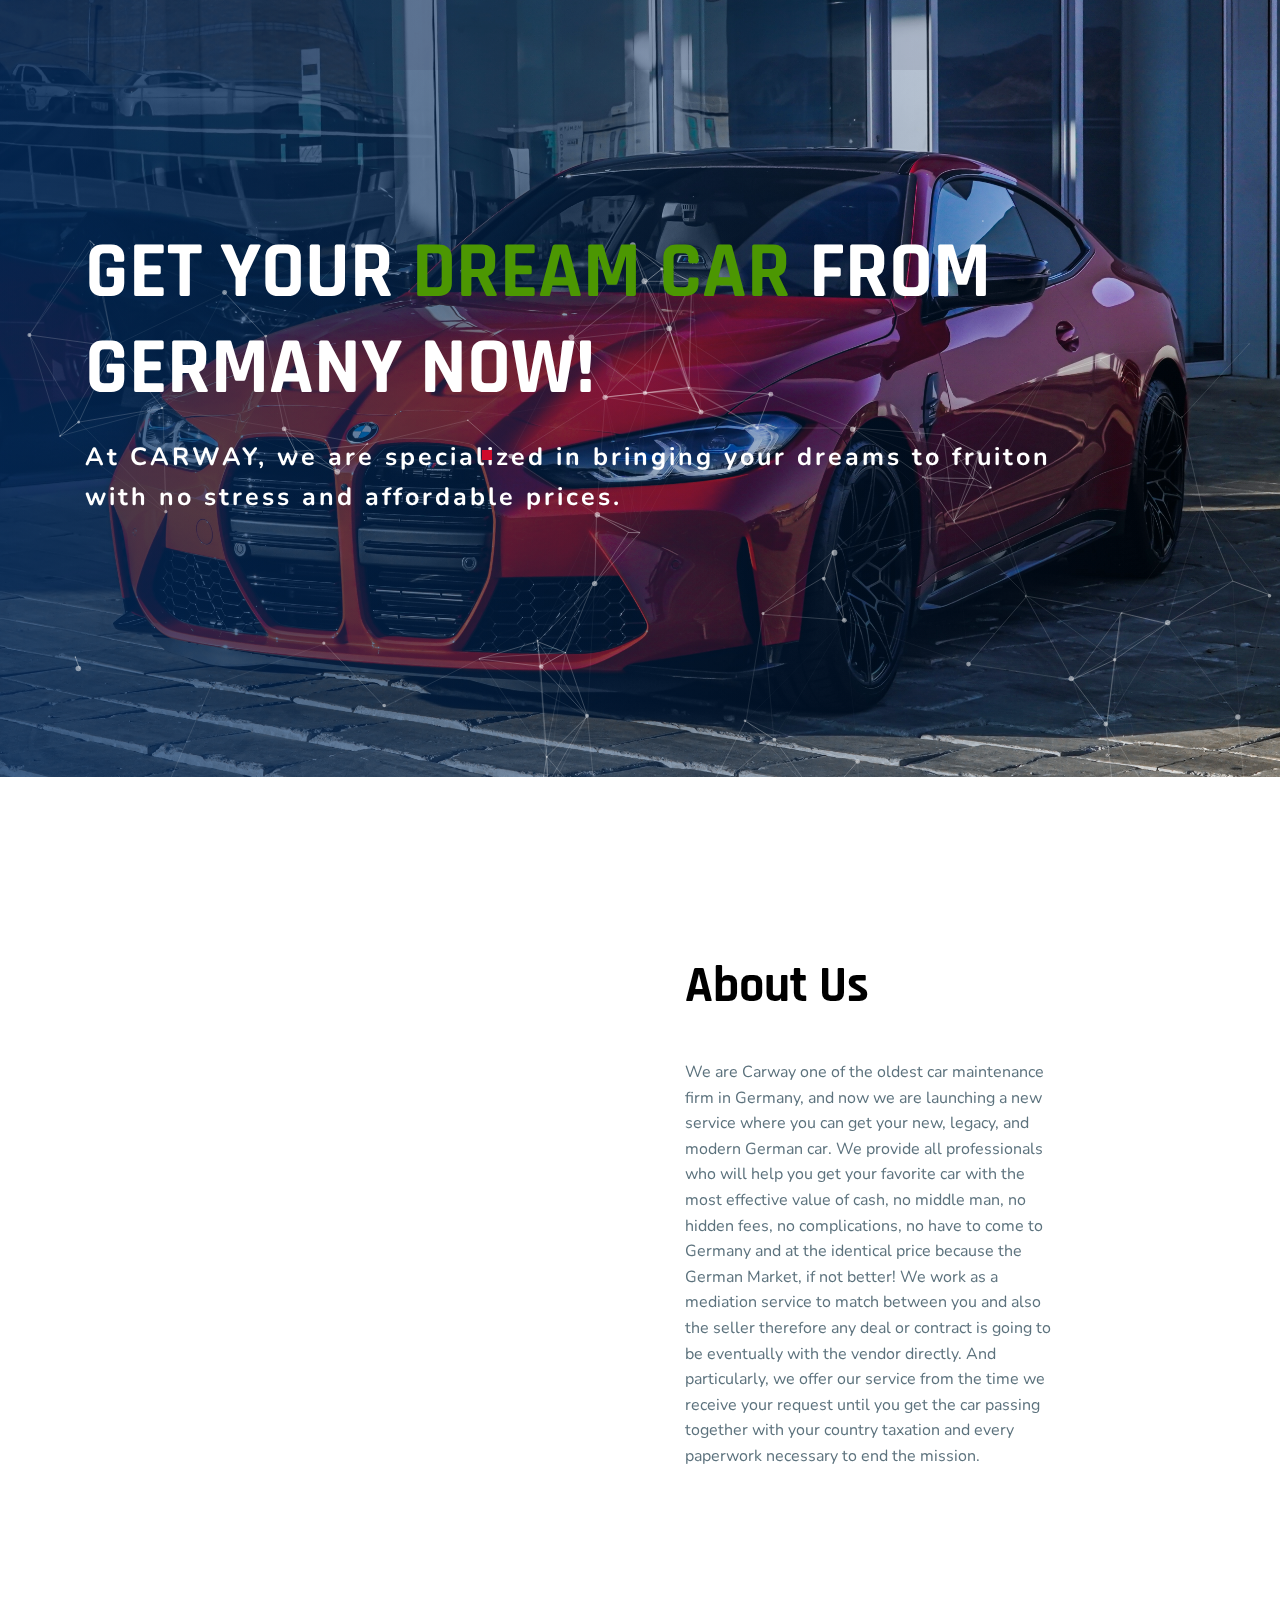
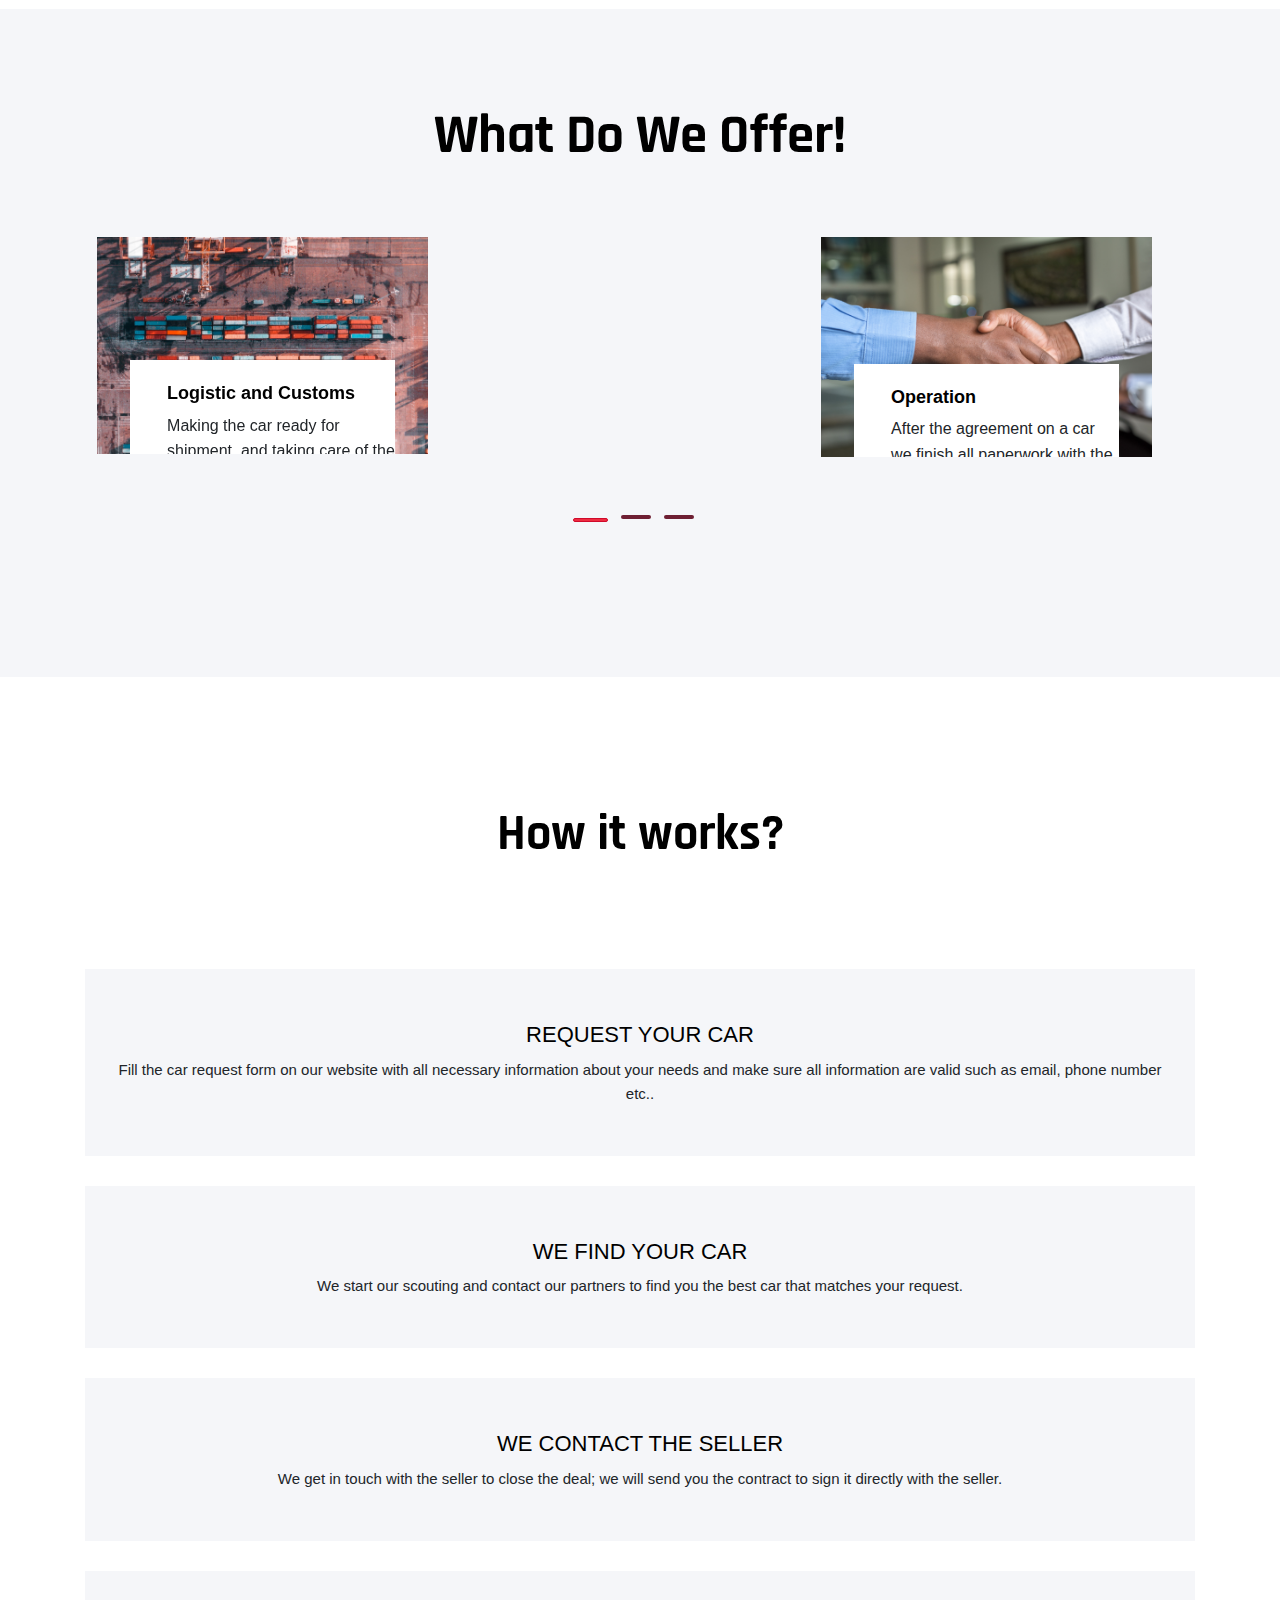
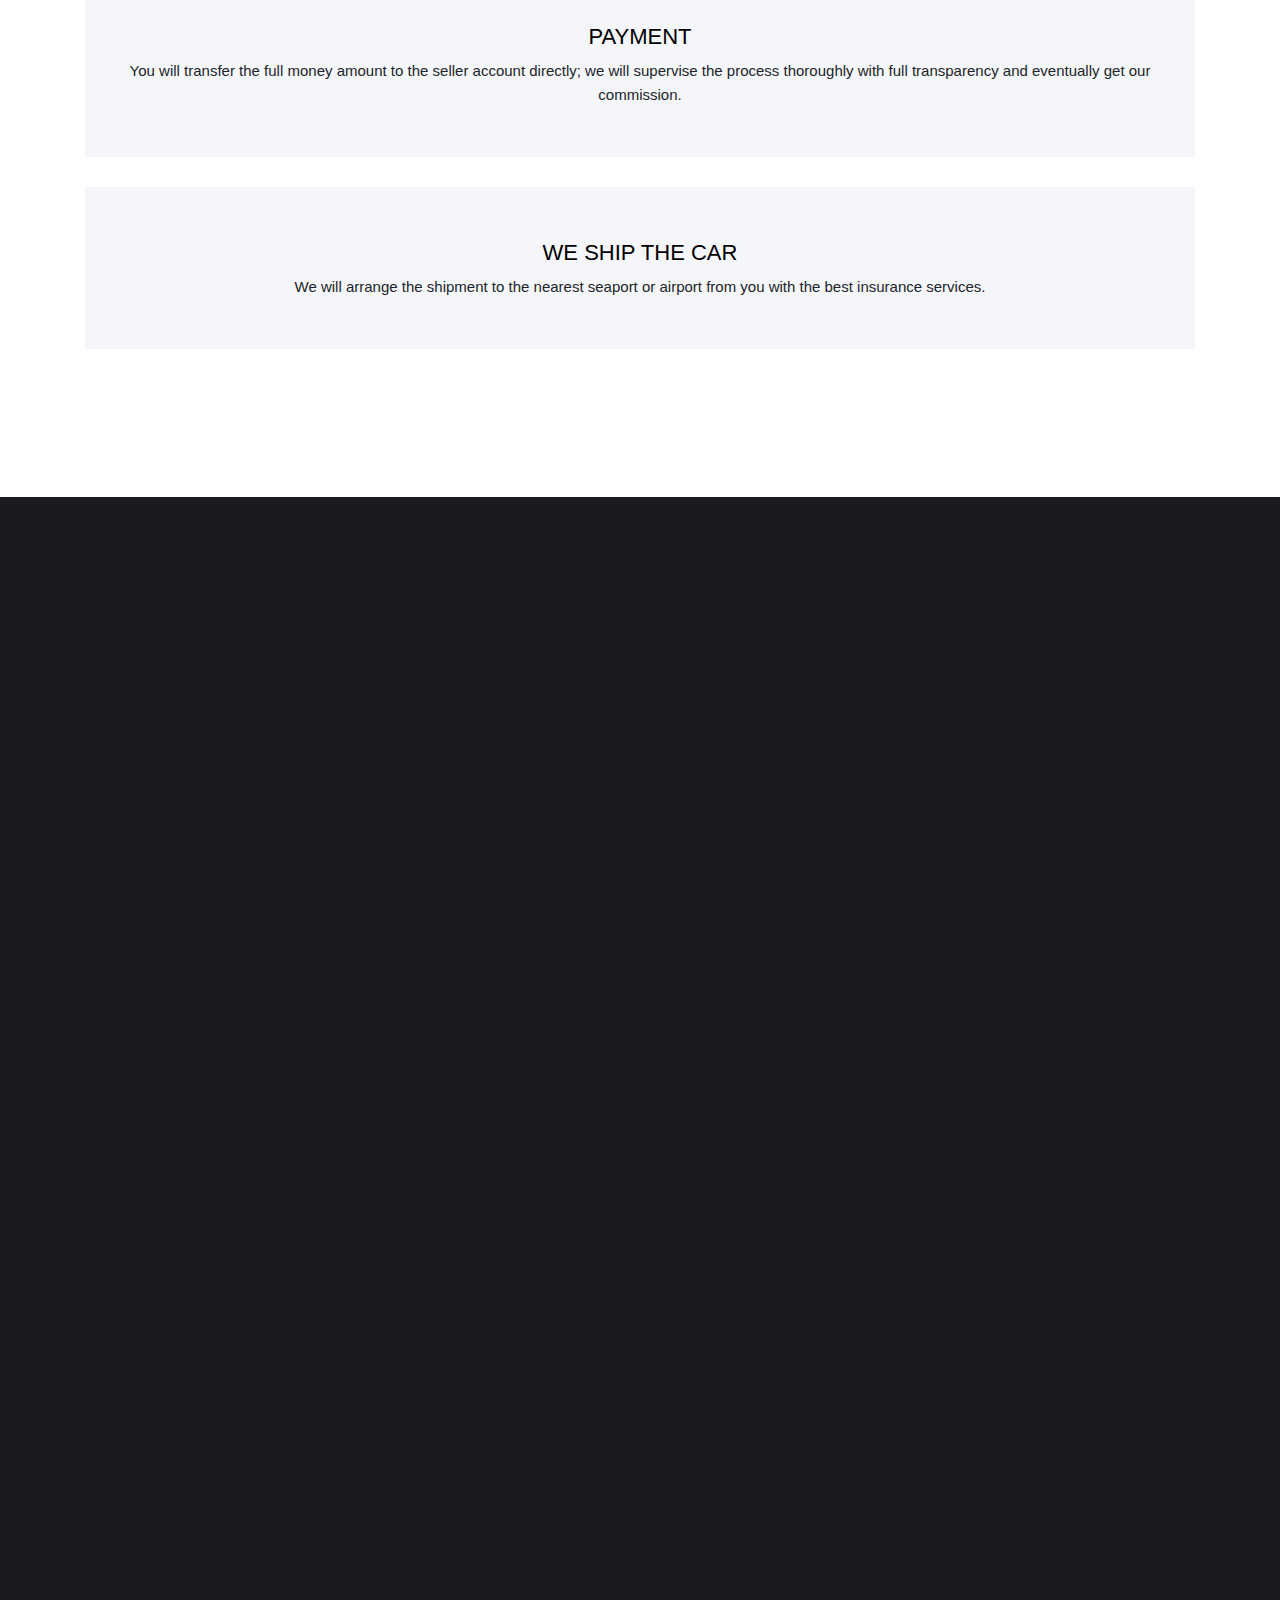
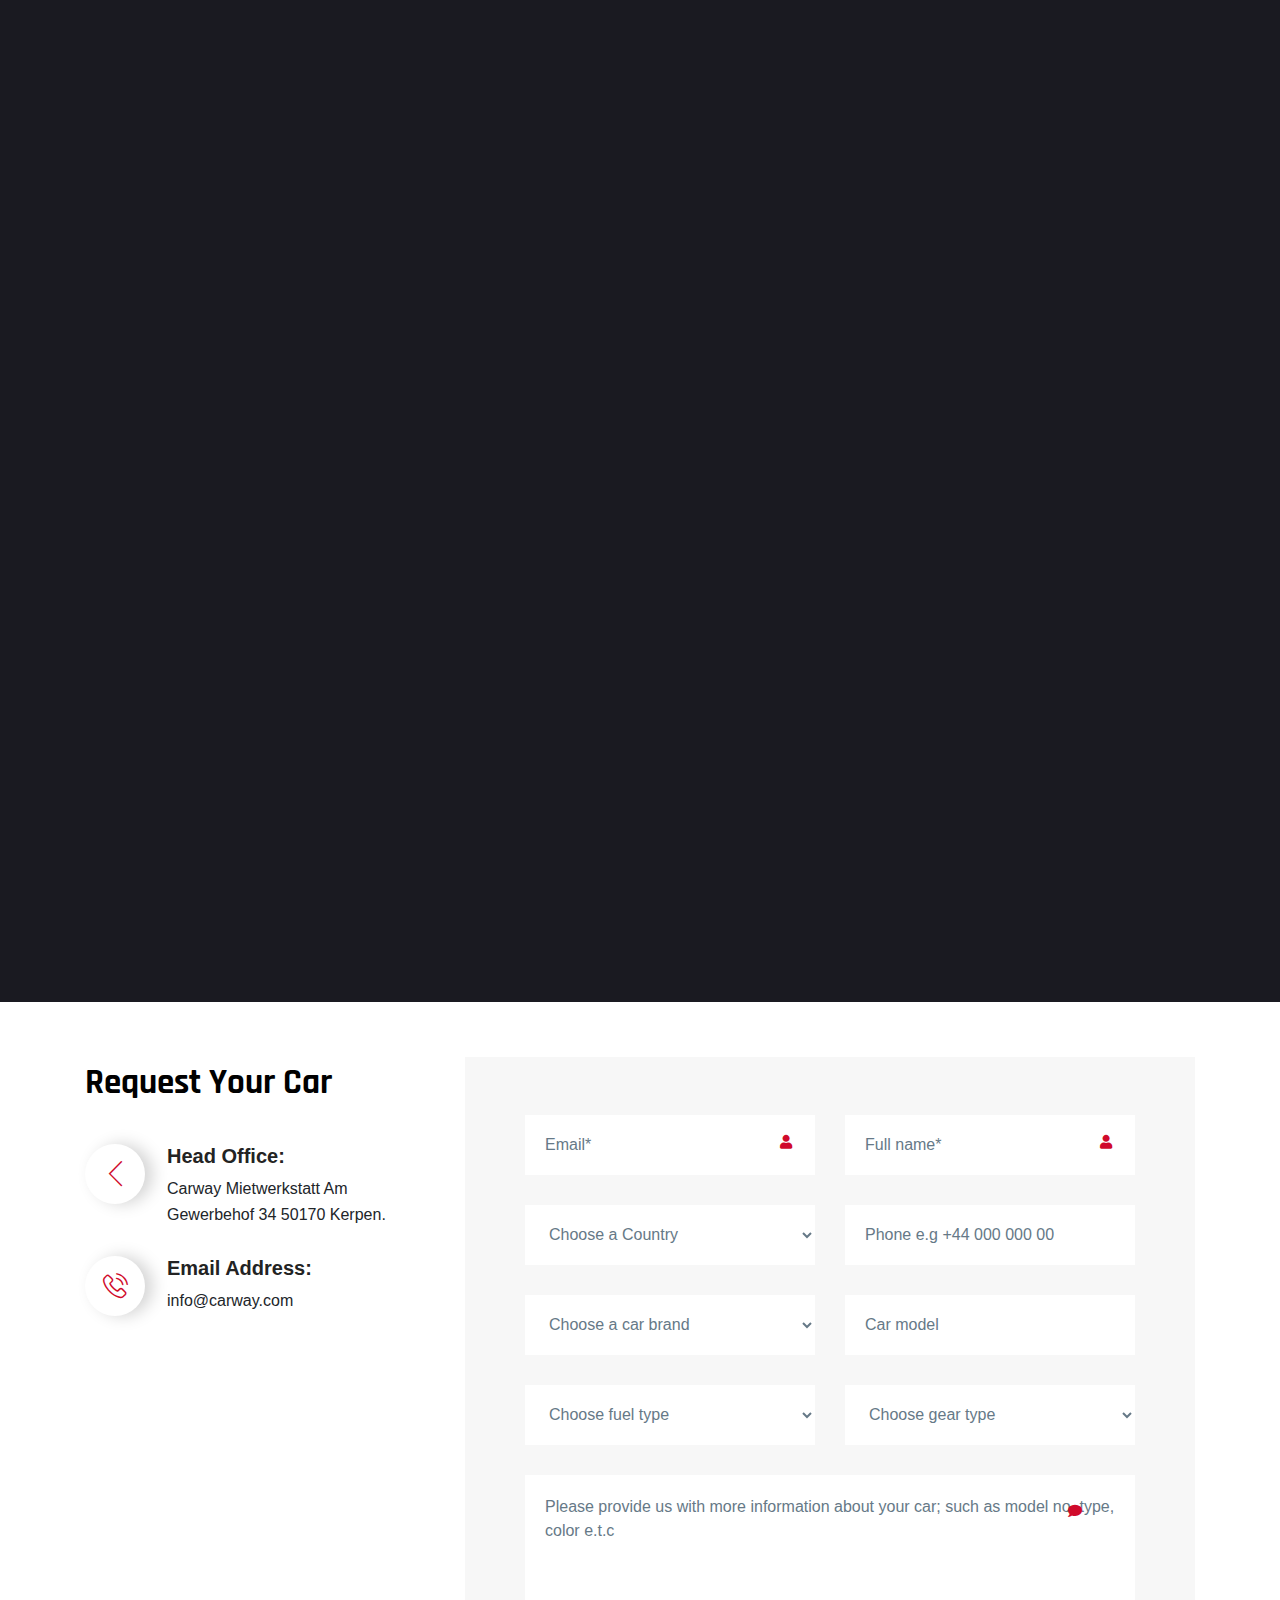
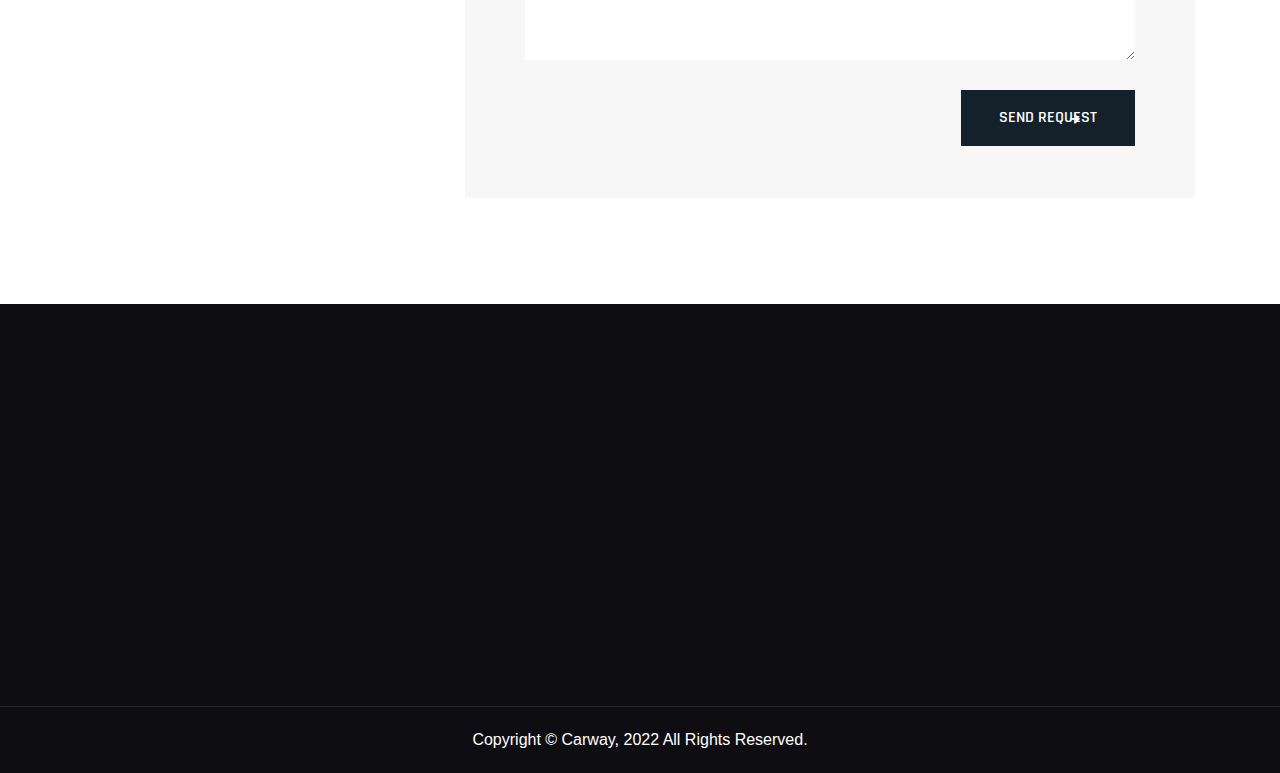
==== commit 8e05669f: "update: impressum and mobile nav" ====
--- a/index.html
+++ b/index.html
@@ -69,7 +69,7 @@
 			<div class="row align-items-center">
 				<div class="col-lg-9">
 					<nav class="dreamit_menu text-center">
-						<div class="search-box-btn search-box-outer" style="margin-right: -490px;">
+						<div class="search-box-btn search-box-outer" style="margin-right: -460px;">
 							<!-- <i class="flaticon-search"></i> -->
 							<div class="nav-btn navSidebar-button"><span><i class="fas fa-align-left"></i></span></div>
 						</div>
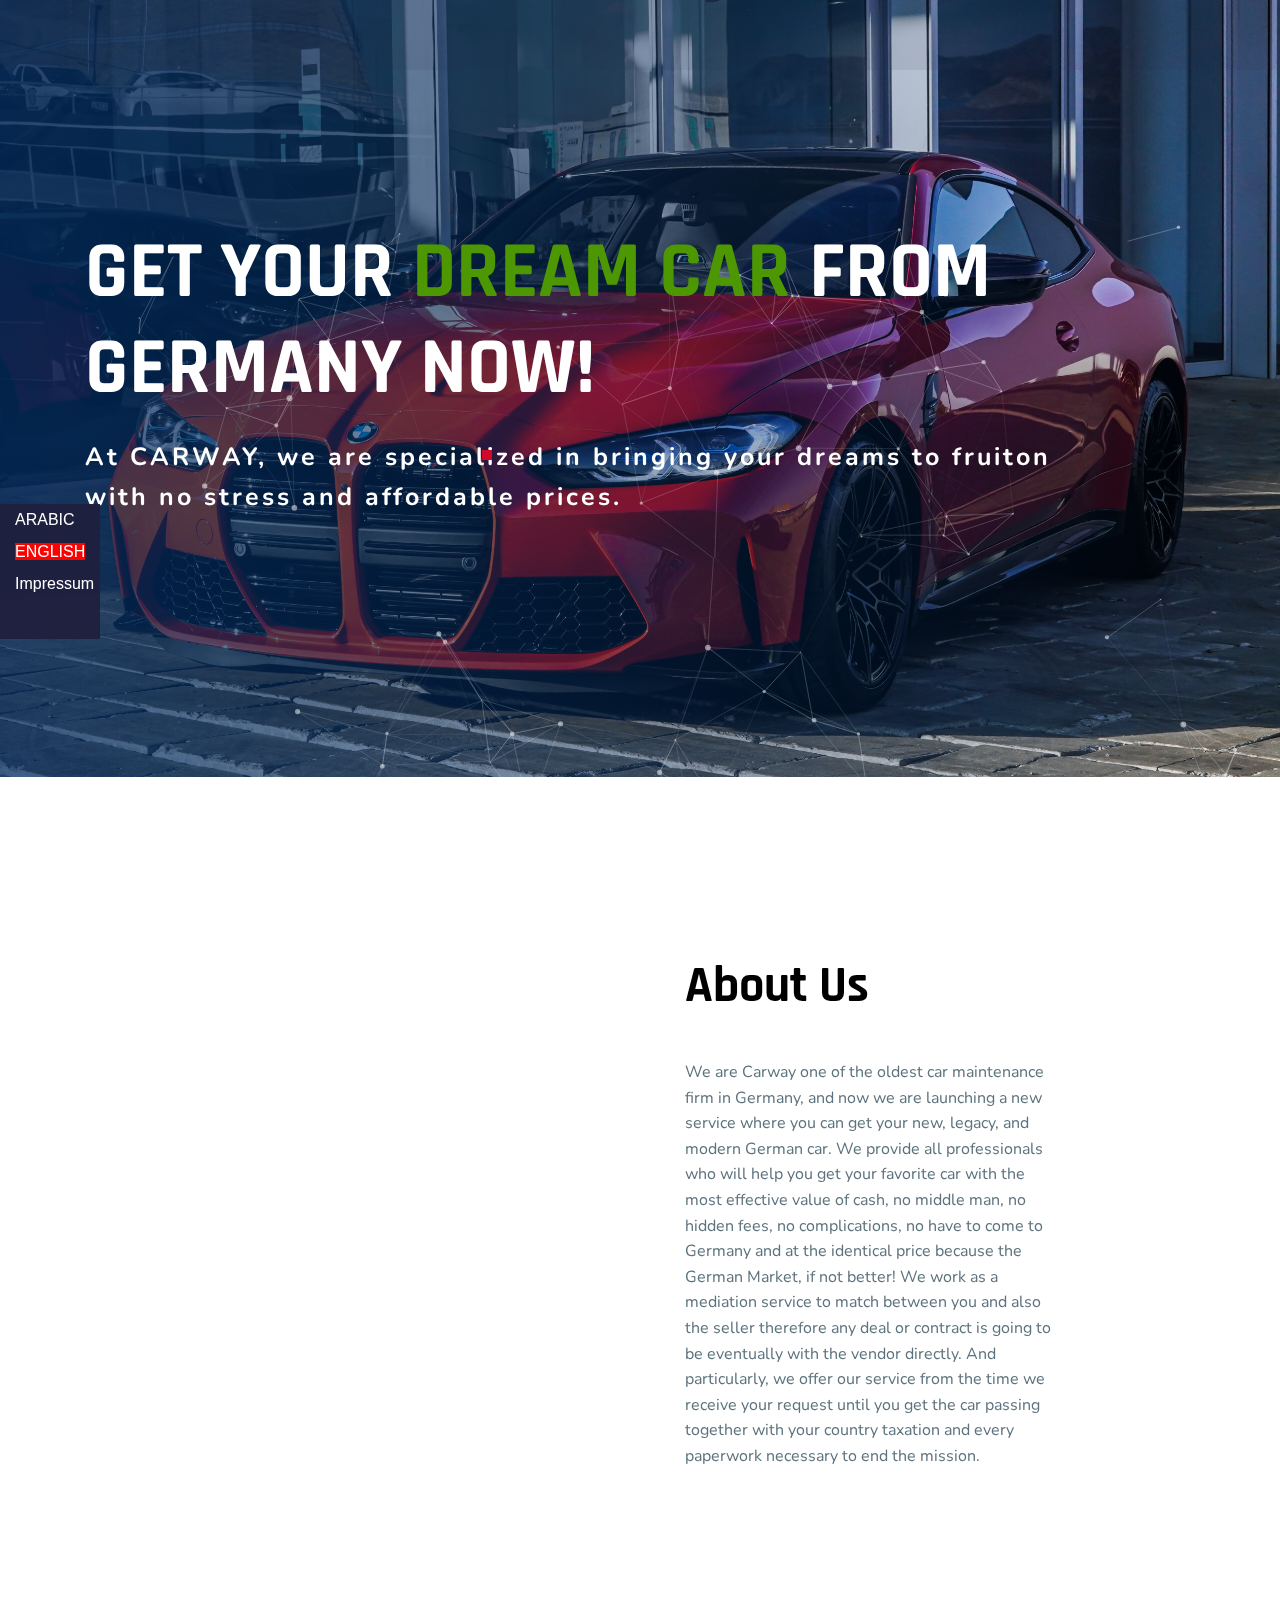
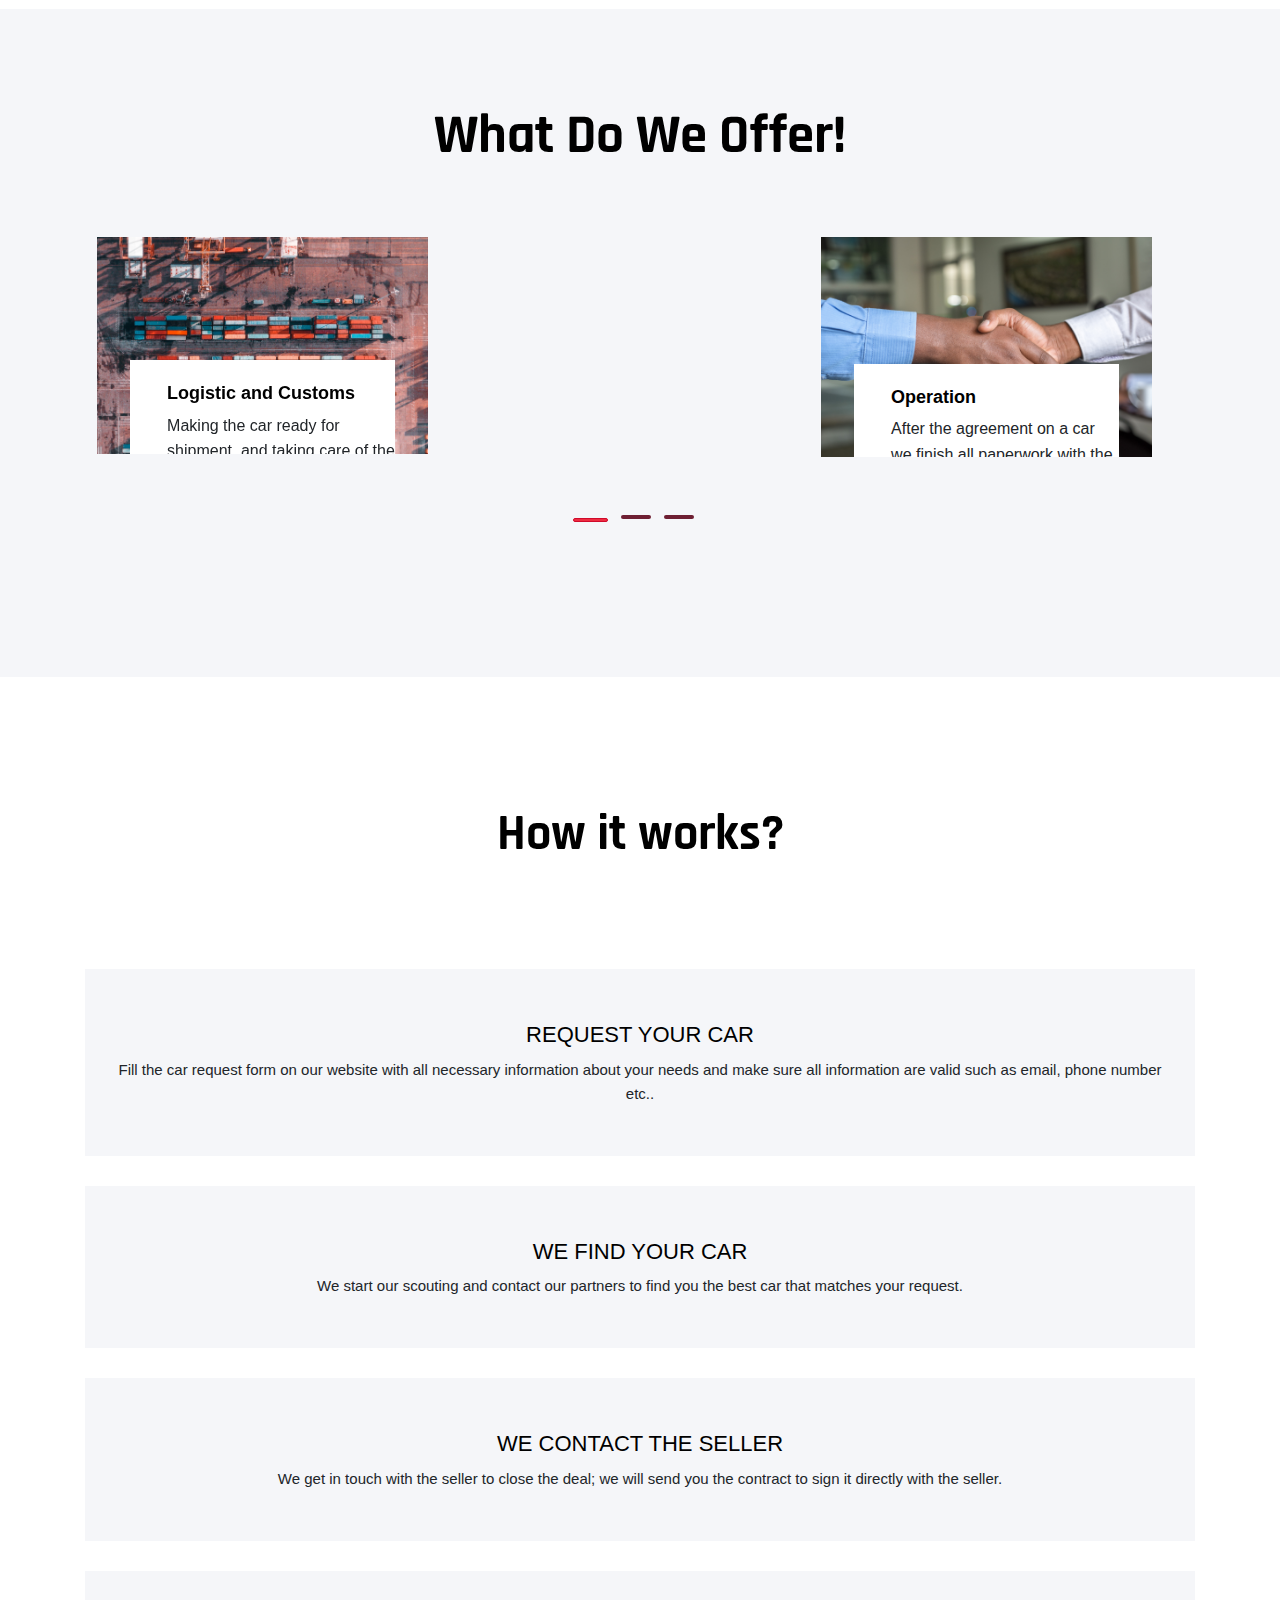
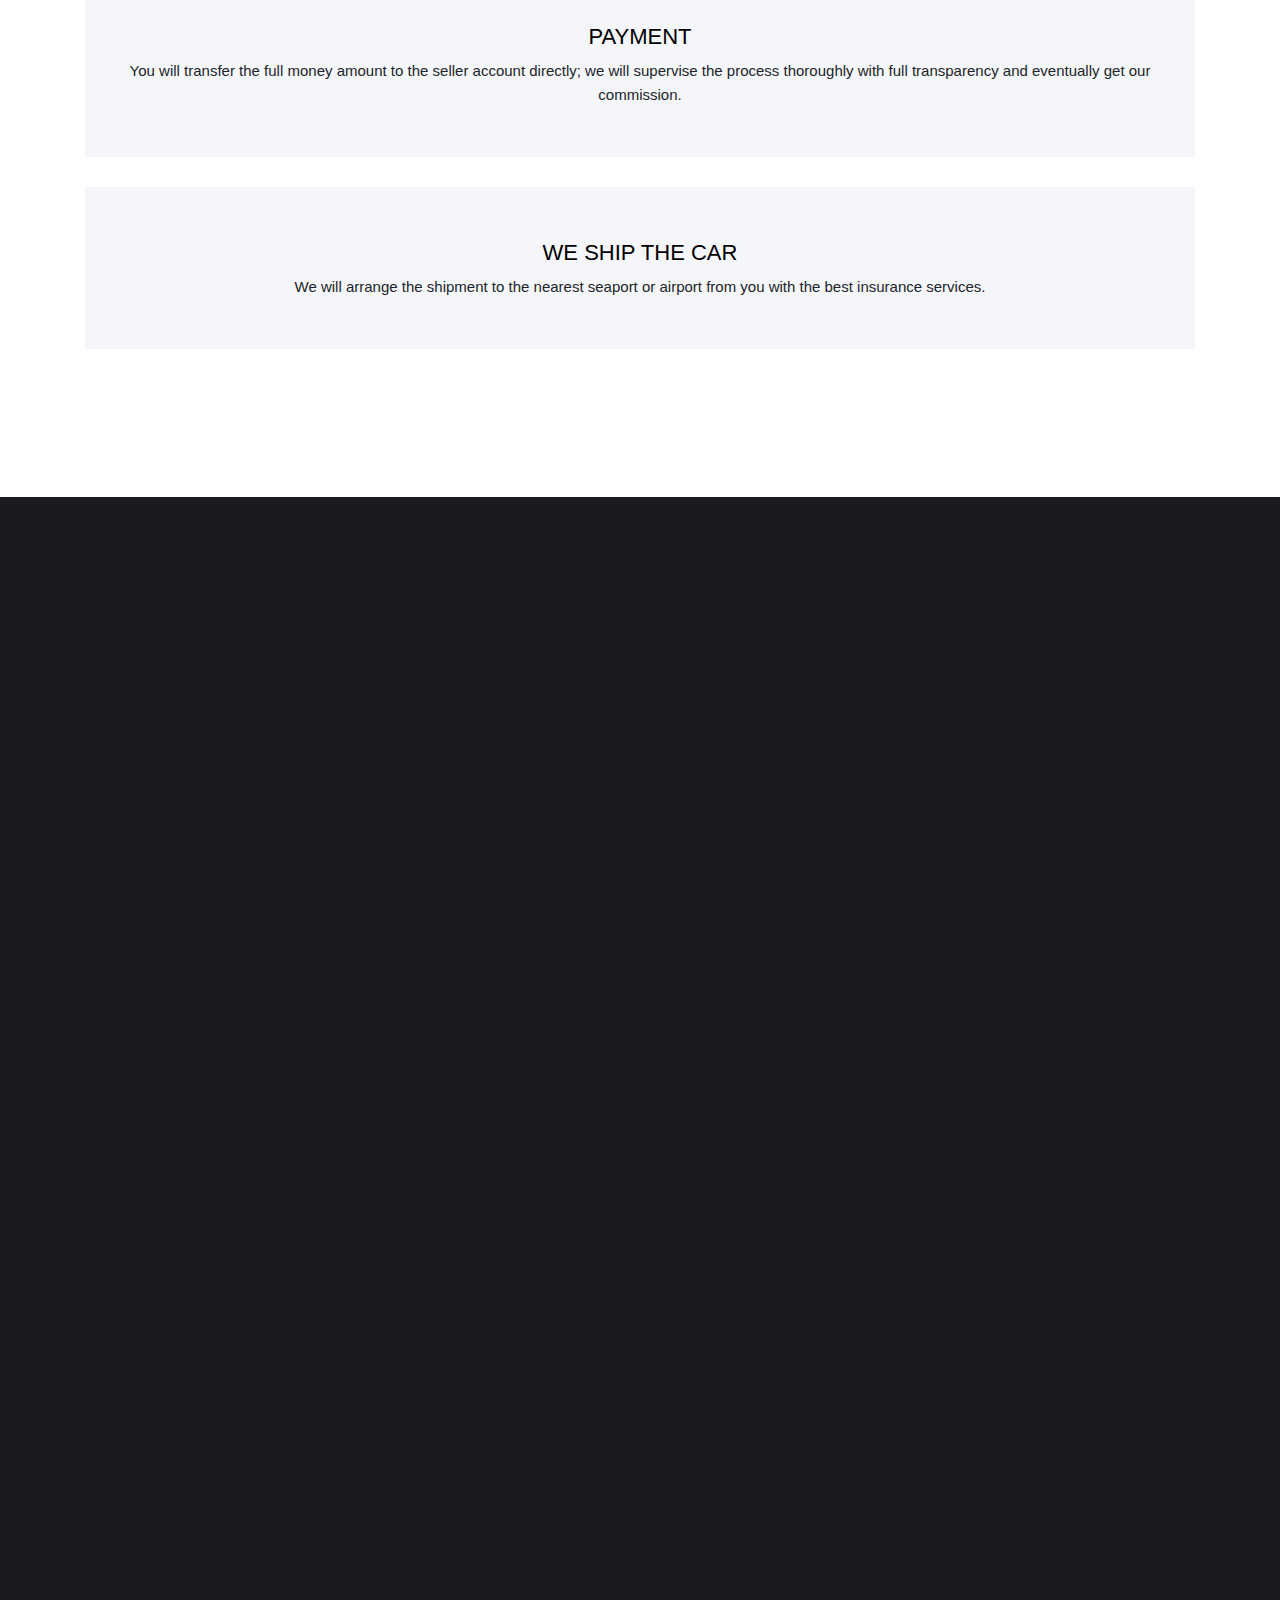
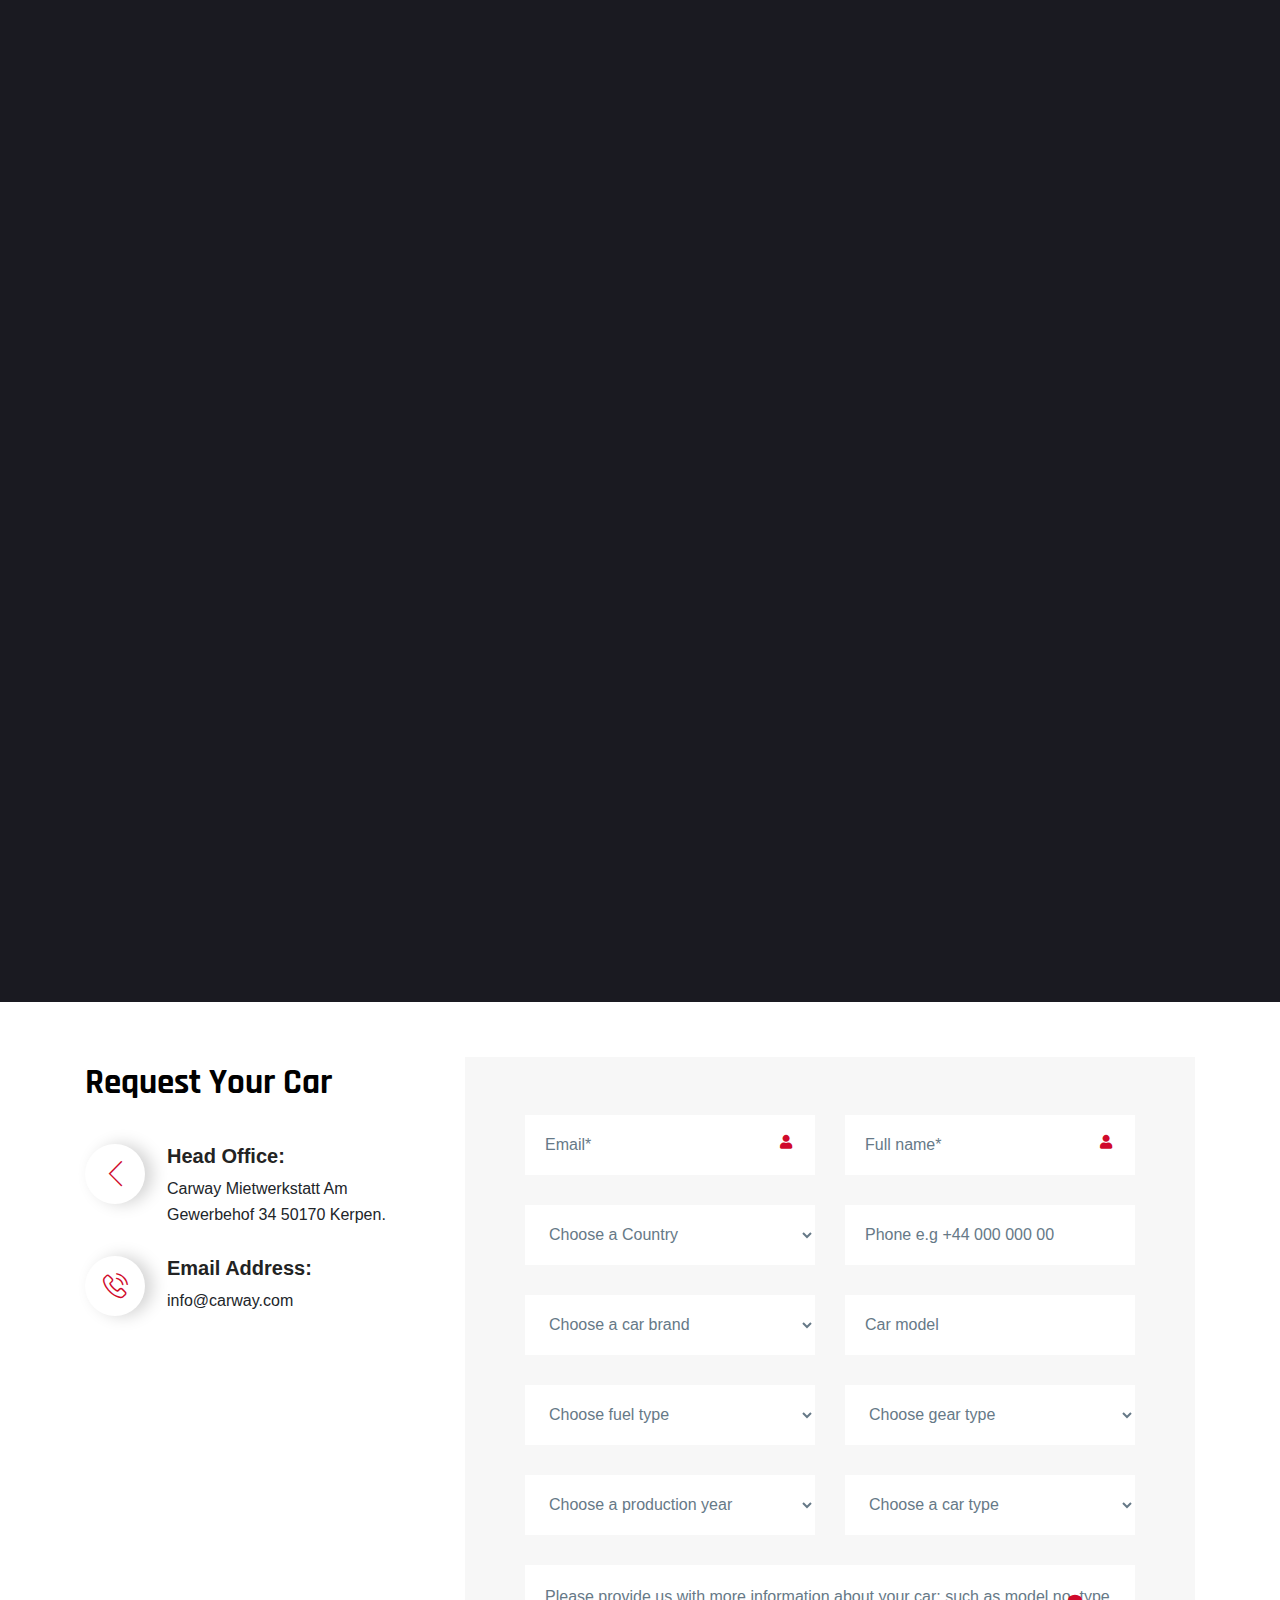
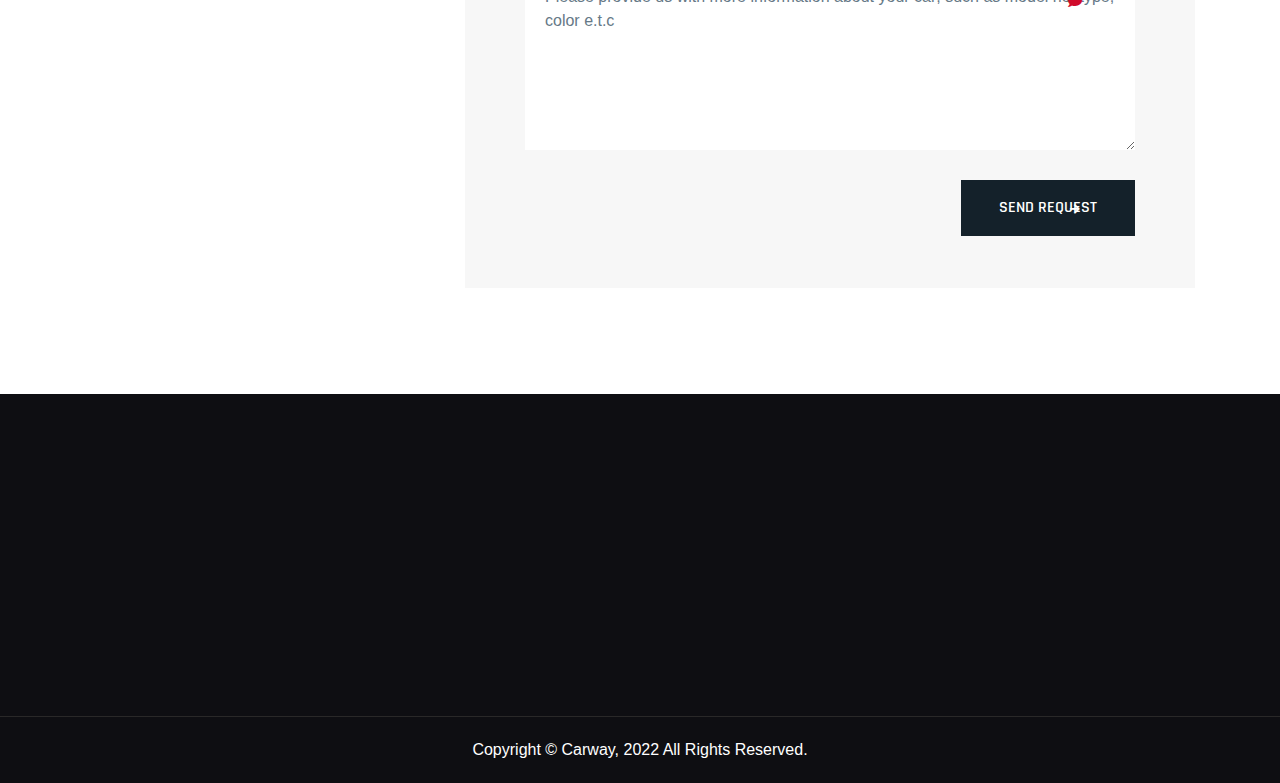
==== commit 5e8ee2d2: "update" ====
--- a/index.html
+++ b/index.html
@@ -63,6 +63,14 @@
 	<!-- ============================================================== -->
 	<!-- Start - Header-Menu- Area -->
 	<!-- ============================================================= -->
+	<div class="col-lg-12 col-md-4 right-side lang"
+		style=" width: 25%; position: fixed; z-index: 9999; width: 100px; line-height: 2;">
+		<ul class="langWrap">
+			<a language='arabic' class="" style="color: #fff;">ARABIC</a>
+			<a language='english' class="actv" style="color: #fff;">ENGLISH</a>
+			<a href="Impressum.html" style="color: #fff;">Impressum </a>
+		</ul>
+	</div>
 
 	<div id="sticky-header" class="dreamit_nav_manu" style="background: rgba(39, 39, 75, 0.093); border:none;">
 		<div class="container">
@@ -137,14 +145,13 @@
 			<div class="row">
 				<div class="col-lg-12 col-md-12">
 					<div class="slider-content">
-						<h2 class="wow slideInLeft" data-wow-duration="2s" data-wow-delay=".5s" data-language="getyour">
-							GET YOUR <span style="color: #4C9702;" data-language="dream car">DREAM CAR</span
-								data-language="fromgermany"> FROM GERMANY NOW!</h2>
+						<h2 class="wow slideInLeft herotexti" data-wow-duration="2s" data-wow-delay=".5s">
+							GET YOUR <span style="color: #4C9702;">DREAM CAR</span> FROM GERMANY NOW!</h2>
 						<!-- <h2 class="wow slideInLeft" data-wow-duration="2s" data-wow-delay=".5s"></h2> -->
-						<h5 data-language="atcarway" class="wow slideInLeft" data-wow-duration="2s" data-wow-delay=".5s"
+						<h5 class="herotextii wow slideInLeft" data-wow-duration="2s" data-wow-delay=".5s"
 							style="text-transform: none; font-size: 25px; line-height: 2.5rem; letter-spacing: 3px; width: 90%; margin-top: 20px;">
-							At CARWAY, we are
-							specialized in bringing your dreams to fruiton with no stress and affordable prices.</h5>
+							At CARWAY, we are specialized in bringing your dreams to fruiton with no stress and
+							affordable prices.</h5>
 						<!-- <div class="slider-circle-thumb rotateme">
 							<img src="assets/images/shape3.png" alt="">
 						</div> -->
@@ -157,6 +164,7 @@
 	</div>
 
 	<!-- ============================================================= -->
+
 	<div class="about-section" id="about-section">
 		<div class="container">
 			<div class="row">
@@ -168,9 +176,9 @@
 				<div class="col-lg-6 col-md-6">
 					<div class="section-title">
 						<!-- <h5>// ABOUT COMPAny</h5> -->
-						<h1 data-language="aboutustitle">About Us</h1>
+						<h1 class="aboutustitle">About Us</h1>
 						<!-- <h2>It Specialties</h2> -->
-						<p data-language="aboutusdesc">We are Carway one of the oldest car maintenance firm in Germany,
+						<p class="aboutusdesc">We are Carway one of the oldest car maintenance firm in Germany,
 							and now we are launching a
 							new service where you can get your new, legacy, and modern German car. We provide all
 							professionals who will help you get your favorite car with the most effective value of cash,
@@ -195,7 +203,7 @@
 				<div class="col-lg-12 col-md-12">
 					<div class="section-title text-center">
 						<!-- <h5>// WHAT WE Do</h5> -->
-						<h1 data-language="whatweoffertitle">What Do We Offer!</h1>
+						<h1 class="whatweoffertitle">What Do We Offer!</h1>
 					</div>
 				</div>
 			</div>
@@ -207,9 +215,9 @@
 								<div class="case-thumb">
 									<img src="assets/images/cars/offer-search.jpg" alt="">
 									<div class="case-content">
-										<h2 data-language="searchingtitle">Searching</h2>
+										<h2 class="searchingtitle">Searching</h2>
 										<!-- <h6>Cloud Computing</h6> -->
-										<p data-language="searchingdesc">We connect with our suppliers and contacts to
+										<p class="searchingdesc">We connect with our suppliers and contacts to
 											find the best deal on the car
 											you need. We will then send you several
 											options and offers to choose from</p>
@@ -221,9 +229,9 @@
 								<div class="case-thumb">
 									<img src="assets/images/Cars/offer-operation.jpg" alt="">
 									<div class="case-content">
-										<h2 data-language="operationtitle">Operation</h2>
+										<h2 class="operationtitle">Operation</h2>
 										<!-- <h6>Cloud Computing</h6> -->
-										<p data-language="operationdesc">After the agreement on a car we finish all
+										<p class="operationdesc">After the agreement on a car we finish all
 											paperwork with the seller, arrange
 											the payment, and take care of all
 											documents with the German authorities.</p>
@@ -235,8 +243,8 @@
 								<div class="case-thumb">
 									<img src="assets/images/Cars/offer-logistics.jpg" alt="">
 									<div class="case-content">
-										<h2 data-language="logisticstitle">Logistic and Customs</h2>
-										<p data-language="logisticssdesc">Making the car ready for shipment, and taking
+										<h2 class="logisticstitle">Logistic and Customs</h2>
+										<p class="logisticssdesc">Making the car ready for shipment, and taking
 											care of the taxation on the
 											destination country to avoid any unforeseen
 											problems</p>
@@ -262,7 +270,7 @@
 			<div class="col-lg-12 col-md-12">
 				<div class="section-title text-center">
 					<!-- <h5>// WHAT WE Do</h5> -->
-					<h1 data-language="howitwork">How it works?</h1>
+					<h1 class="howitwork">How it works?</h1>
 				</div>
 			</div>
 		</div>
@@ -279,8 +287,8 @@
 							<!-- <span>01</span> -->
 						</div>
 						<div class="feature-content">
-							<h2 data-language="requestcartitle">Request your car</h2>
-							<p data-language="requestcardesc">Fill the car request form on our website with all
+							<h2 class="requestcartitle">Request your car</h2>
+							<p class="requestcardesc">Fill the car request form on our website with all
 								necessary information about your needs
 								and make sure all information are valid such as email, phone number etc..</p>
 						</div>
@@ -295,8 +303,8 @@
 							<!-- <span>02</span> -->
 						</div>
 						<div class="feature-content">
-							<h2 data-language="wefindyourcartitle">We find your car</h2>
-							<p data-language="wefindyourcardesc">We start our scouting and contact our partners to find
+							<h2 class="wefindyourcartitle">We find your car</h2>
+							<p class="wefindyourcardesc">We start our scouting and contact our partners to find
 								you the best car that matches your
 								request.</p>
 						</div>
@@ -311,8 +319,8 @@
 							<!-- <span>03</span> -->
 						</div>
 						<div class="feature-content">
-							<h2 data-language="wecontactsellertitle">We contact the seller</h2>
-							<p data-language="wecontactsellerdesc">We get in touch with the seller to close the deal; we
+							<h2 class="wecontactsellertitle">We contact the seller</h2>
+							<p class="wecontactsellerdesc">We get in touch with the seller to close the deal; we
 								will send you the contract to sign
 								it directly with the seller.</p>
 						</div>
@@ -327,8 +335,8 @@
 							<!-- <span>04</span> -->
 						</div>
 						<div class="feature-content">
-							<h2 data-language="paymenttitle">Payment</h2>
-							<p data-language="paymentdesc">You will transfer the full money amount to the seller account
+							<h2 class="paymenttitle">Payment</h2>
+							<p class="paymentdesc">You will transfer the full money amount to the seller account
 								directly; we will supervise
 								the process thoroughly with
 								full transparency and eventually get our commission.</p>
@@ -344,8 +352,8 @@
 							<!-- <span>05</span> -->
 						</div>
 						<div class="feature-content">
-							<h2 data-language="weshipcartitle">We ship the car</h2>
-							<p data-language="weshipcardesc">We will arrange the shipment to the nearest seaport or
+							<h2 class="weshipcartitle">We ship the car</h2>
+							<p class="weshipcardesc">We will arrange the shipment to the nearest seaport or
 								airport from you with the best
 								insurance services.</p>
 						</div>
@@ -978,7 +986,41 @@
 											<option class="form-option-contact" value="">Manual</option>
 										</select>
 									</div>
-
+									<div class="col-lg-6 col-md-6">
+										<select class="select-option">
+											<option class="form-option-contact" value="">Choose a production year
+											</option>
+											<option class="form-option-contact" value="">2022</option>
+											<option class="form-option-contact" value="">2021</option>
+											<option class="form-option-contact" value="">2020</option>
+											<option class="form-option-contact" value="">2019</option>
+											<option class="form-option-contact" value="">2018</option>
+											<option class="form-option-contact" value="">2017</option>
+											<option class="form-option-contact" value="">2016</option>
+											<option class="form-option-contact" value="">2015</option>
+											<option class="form-option-contact" value="">2014</option>
+											<option class="form-option-contact" value="">2013</option>
+											<option class="form-option-contact" value="">2012</option>
+											<option class="form-option-contact" value="">2011</option>
+											<option class="form-option-contact" value="">2010</option>
+
+
+										</select>
+									</div>
+									<div class="col-lg-6 col-md-6">
+										<select class="select-option">
+											<option class="form-option-contact" value="">Choose a car type</option>
+											<option class="form-option-contact" value="">Small Car</option>
+											<option class="form-option-contact" value="">Cabrio</option>
+											<option class="form-option-contact" value="">Coupe</option>
+											<option class="form-option-contact" value="">SUV</option>
+											<option class="form-option-contact" value="">Limousine</option>
+											<option class="form-option-contact" value="">Kombi</option>
+											<option class="form-option-contact" value="">Tranporter</option>
+											<option class="form-option-contact" value="">Van/Small Bus</option>
+
+										</select>
+									</div>
 									<div class="col-lg-12 col-md-12">
 										<div class="contact-form-msg">
 											<form action="post">
@@ -1021,21 +1063,16 @@
 							<a class="youtube"><i class="fa fa-youtube"></i></a>
 							<a class="pinterest"><i class="fa fa-pinterest"></i></a>
 						</div>
-						<div class="col-lg-12 col-md-4 right-side" style="margin-top: 2rem;  margin-bottom: -2rem;">
+						<!-- <div class="col-lg-12 col-md-4 right-side" style="margin-top: 2rem;  margin-bottom: -2rem;">
 							<div class="option-form-thumb">
 								<img src="assets/images/flag.png" alt="">
-							</div>
-							<div class="option-form">
-								<select class="option" style="cursor: pointer;">
-									<option style="cursor: pointer;" class="form-option" value=""> <a href="" onclick=""
-											href="javascript:void(0)" data-callLang="eng">ENGLISH</a>
-									</option>
-									<option style="cursor: pointer;" class="form-option" value=""> <a href="" onclick=""
-											href="javascript:void(0)" data-callLang="ar">ARABIC</a></option>
-								</select>
-								<h1><a href="Impressum.html" style="color: #fff; font-size: 30px;"> impressum </a></h1>
-							</div>
-						</div>
+							</div>							
+							<ul class="langWrap">
+								<a href="#" language='arabic' class="" style="cursor: pointer; color: #fff;">ARABIC</a>
+								<a href="#" language='english' class="actv" style="cursor: pointer; color: #fff;">ENGLISH</a>
+							</ul>						
+							<h1><a href="Impressum.html" style="color: #fff; font-size: 30px;"> impressum </a></h1>						
+						</div> -->
 					</div>
 				</div>
 			</div>
@@ -1074,22 +1111,22 @@
 			style="color: #fff; background: rgba(0, 0, 0, 0.149); font-size: 30px; line-height: 4; margin-top:50px; margin-left: 20px;">
 			<ul>
 				<a style="color: #4C9702;" href="#about-section">
-					<li data-language="menuaboutus">About us</li>
+					<li class="menuaboutus">About us</li>
 				</a>
 				<a style="color: #4C9702;" href="#What-do-we-offer">
-					<li data-language="menuwhatweoffer">What Do We Offer!</li>
+					<li class="menuwhatweoffer">What Do We Offer!</li>
 				</a>
 				<a style="color: #4C9702;" href="#how-it-works">
-					<li data-language="menuhowitworks">How it works?</li>
+					<li class="menuhowitworks">How it works?</li>
 				</a>
 				<a style="color: #4C9702;" href="#portfolio">
-					<li data-language="menuportfolio">Portfolio</li>
+					<li class="menuportfolio">Portfolio</li>
 				</a>
 				<a style="color: #4C9702;" href="#request-car">
-					<li data-language="menurequestcar">Request Your Car</li>
+					<li class="menurequestcar">Request Your Car</li>
 				</a>
 				<a style="color: #4C9702;" href="Impressum.html">
-					<li data-language="">Impressum</li>
+					<li class="impressum">Impressum</li>
 				</a>
 			</ul>
 		</nav>
@@ -1136,6 +1173,7 @@
 	<!-- theme js -->
 	<script src="assets/js/theme.js"></script>
 
+	<script src="/index-lang.js"></script>
 
 	<!-- jQuery (necessary for Bootstrap's JavaScript plugins) -->
 	<script src="/dream-it-photography/assets/js/jquery-3.2.1.min.js"></script>
@@ -1156,14 +1194,6 @@
 
 	<script src="/dream-it-photography/assets/js/script.js"></script>
 
-	<script src="/index-lang.js"></script>
-
-	<script src="https://cdnjs.cloudflare.com/ajax/libs/jquery/3.6.1/jquery.min.js"
-		integrity="sha512-aVKKRRi/Q/YV+4mjoKBsE4x3H+BkegoM/em46NNlCqNTmUYADjBbeNefNxYV7giUp0VxICtqdrbqU7iVaeZNXA=="
-		crossorigin="anonymous" referrerpolicy="no-referrer"></script>
-	<script src="https://cdnjs.cloudflare.com/ajax/libs/jquery/3.6.1/jquery.js"
-		integrity="sha512-CX7sDOp7UTAq+i1FYIlf9Uo27x4os+kGeoT7rgwvY+4dmjqV0IuE/Bl5hVsjnQPQiTOhAX1O2r2j5bjsFBvv/A=="
-		crossorigin="anonymous" referrerpolicy="no-referrer"></script>
 
 </body>
 
--- a/style.css
+++ b/style.css
@@ -1,6 +1,20 @@
 /*====================================================
 --<	dreamit Header Top Section Css -->
 ======================================================*/
+.lang{
+
+    height: 15vh;
+    margin-left: 0px;
+    position: fixed;
+    top: 56%;
+    color: #fff;
+    background: rgba(32, 32, 62, 0.951);
+}
+.actv{
+text-decoration: underline;
+background: red;
+}
+
 .mobile-menu {
     background: rgb(8, 8, 17);
     padding: 0 35px 0 10px;
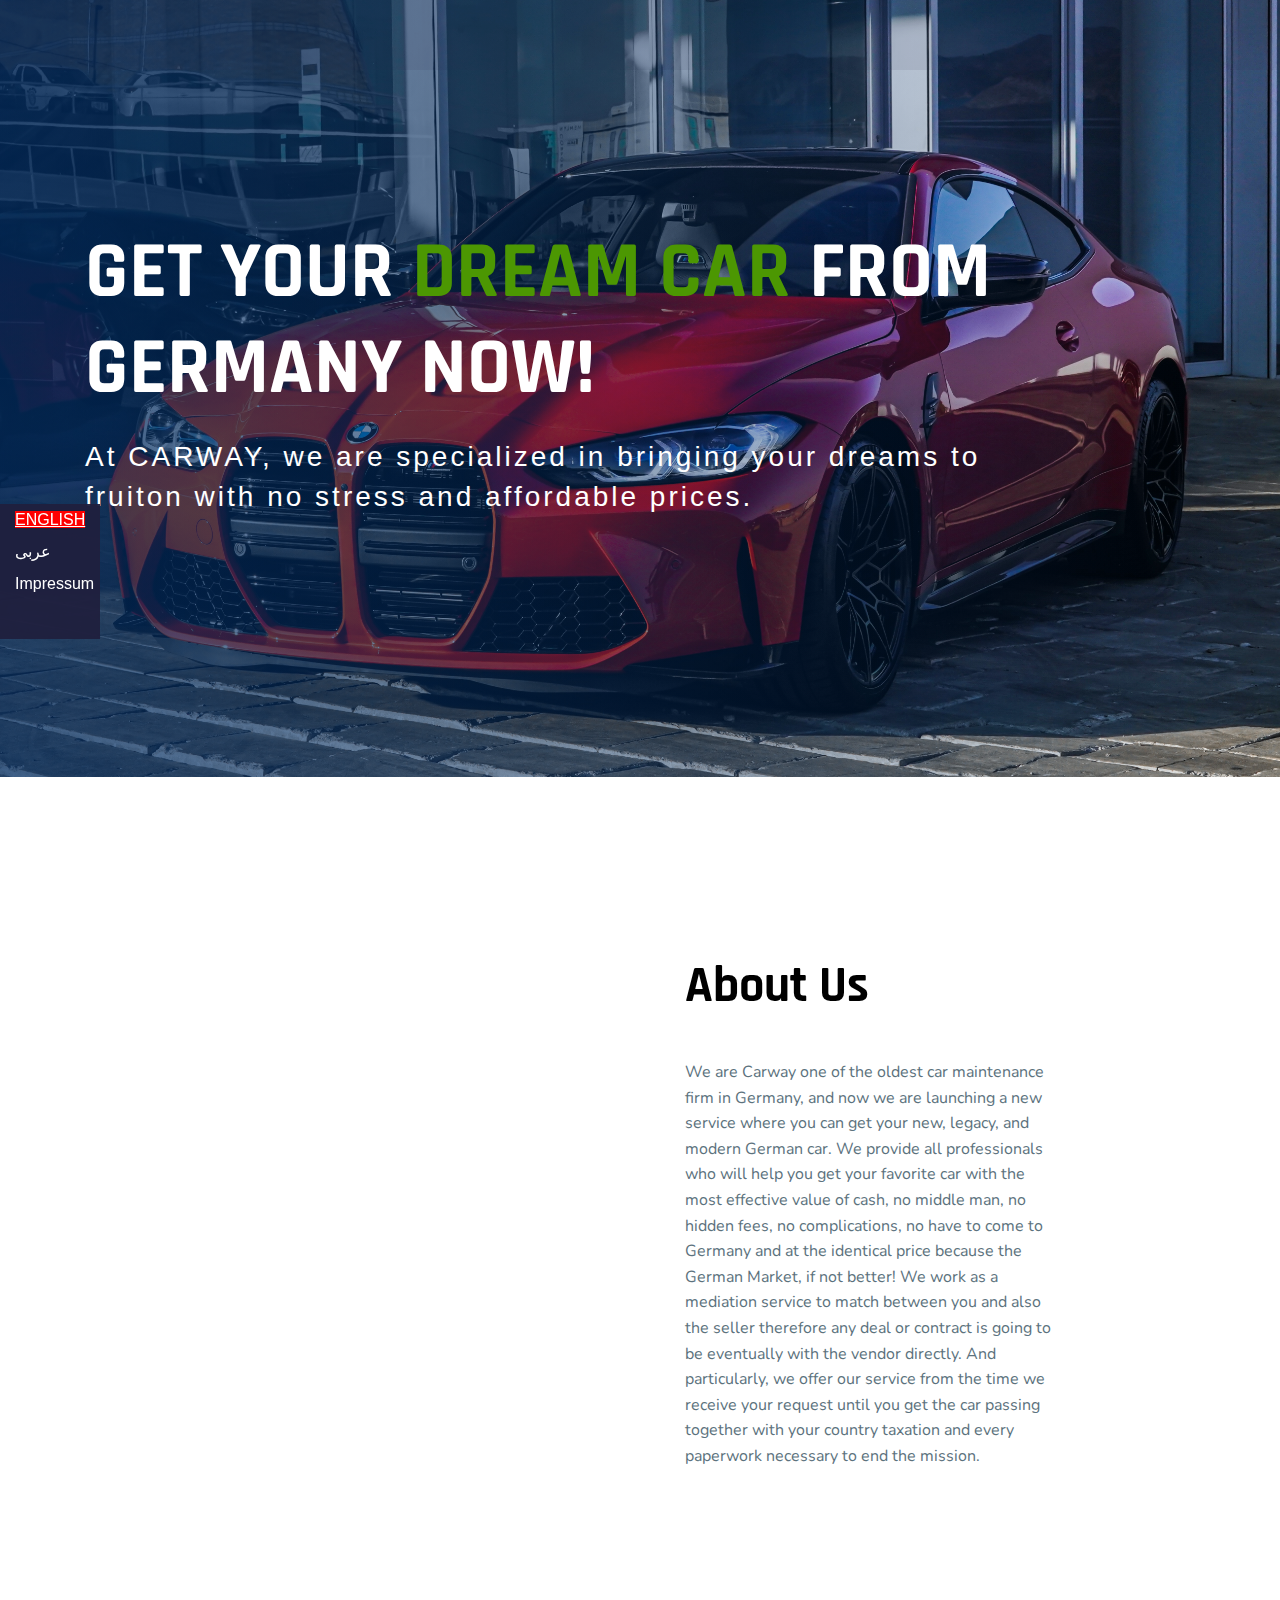
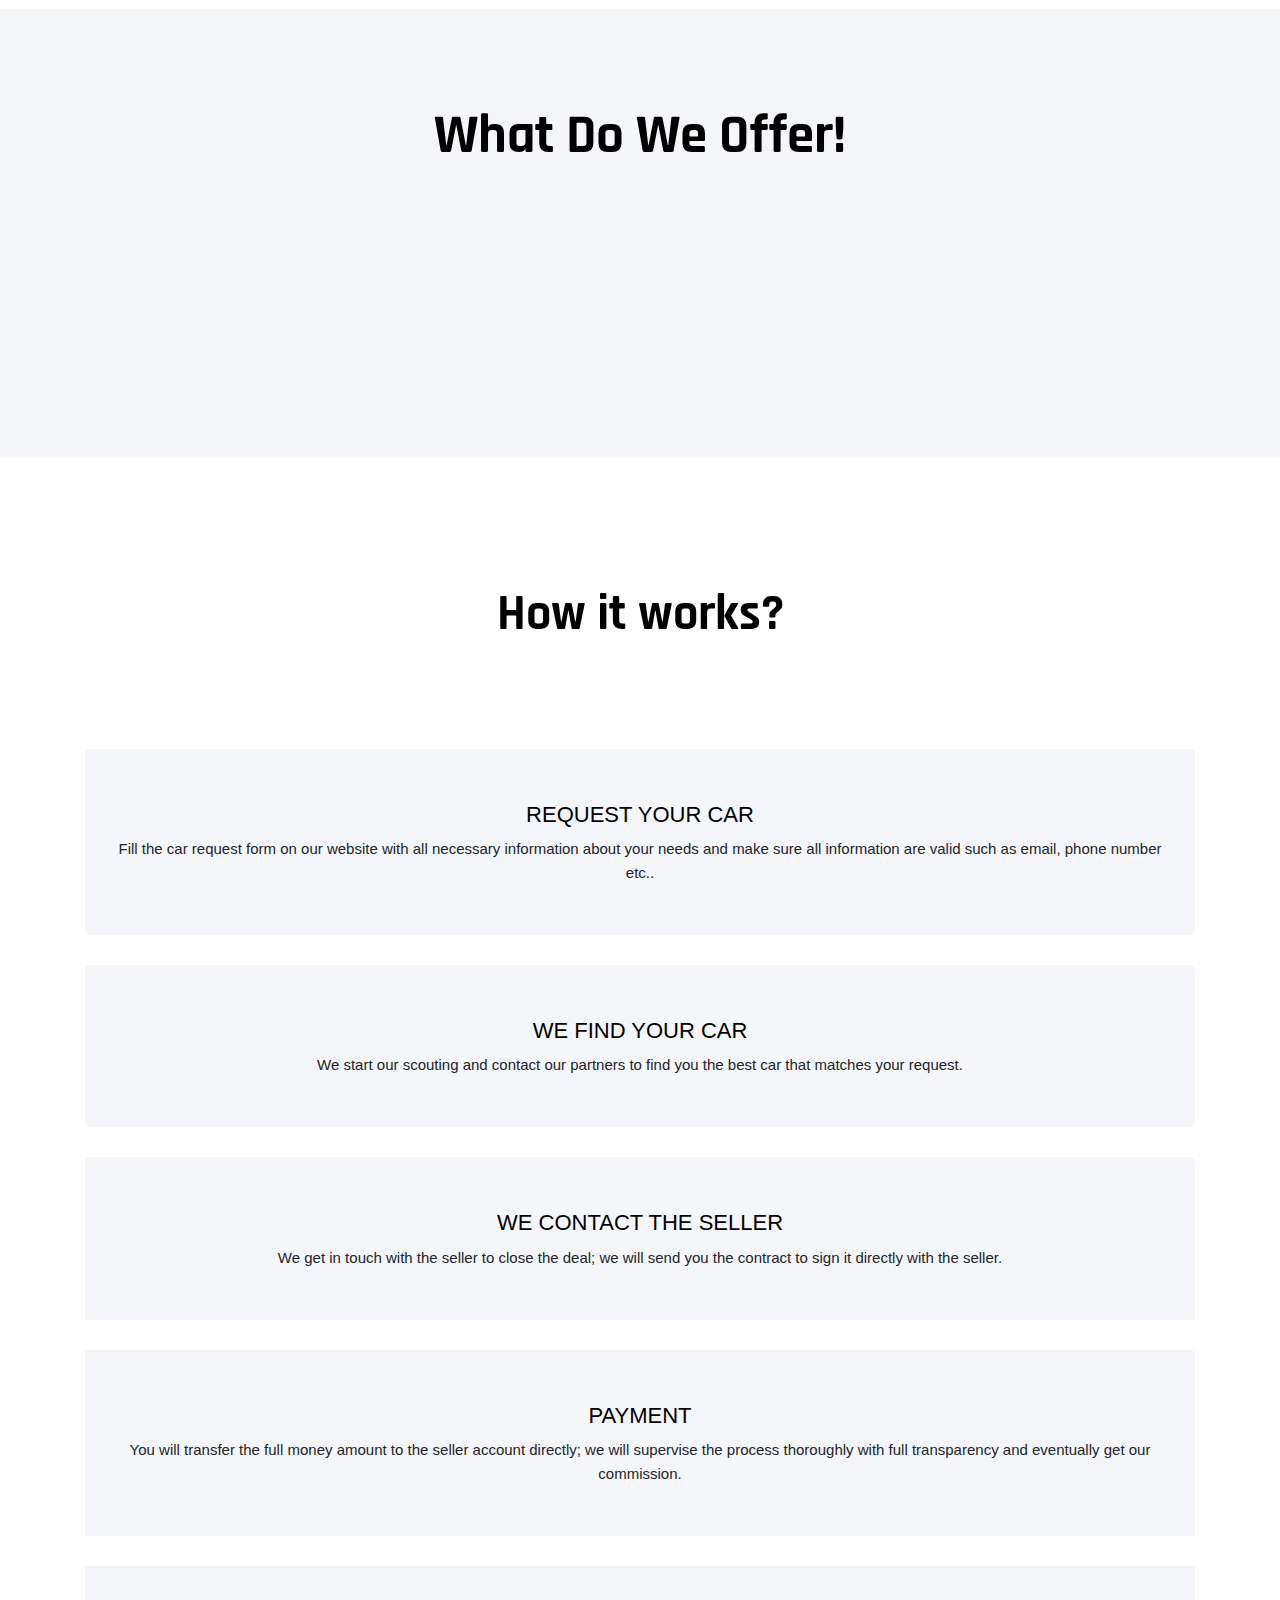
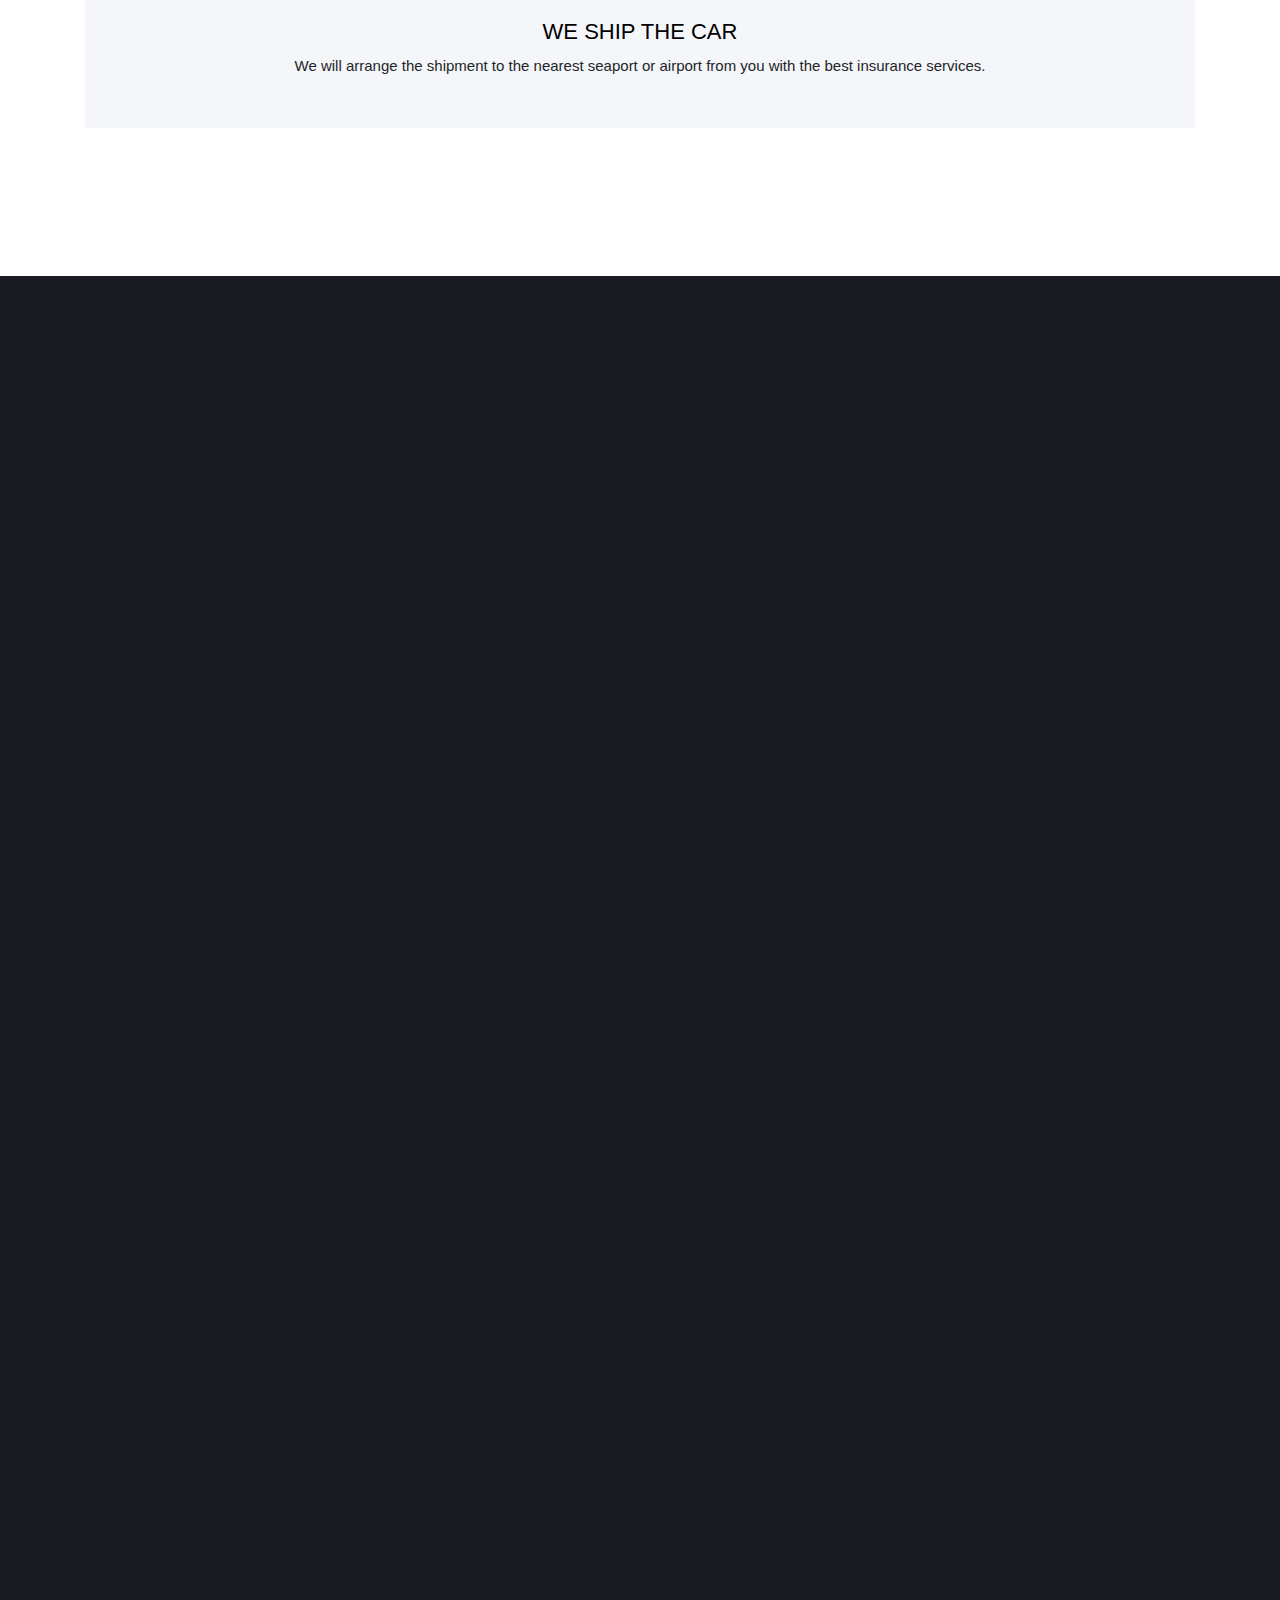
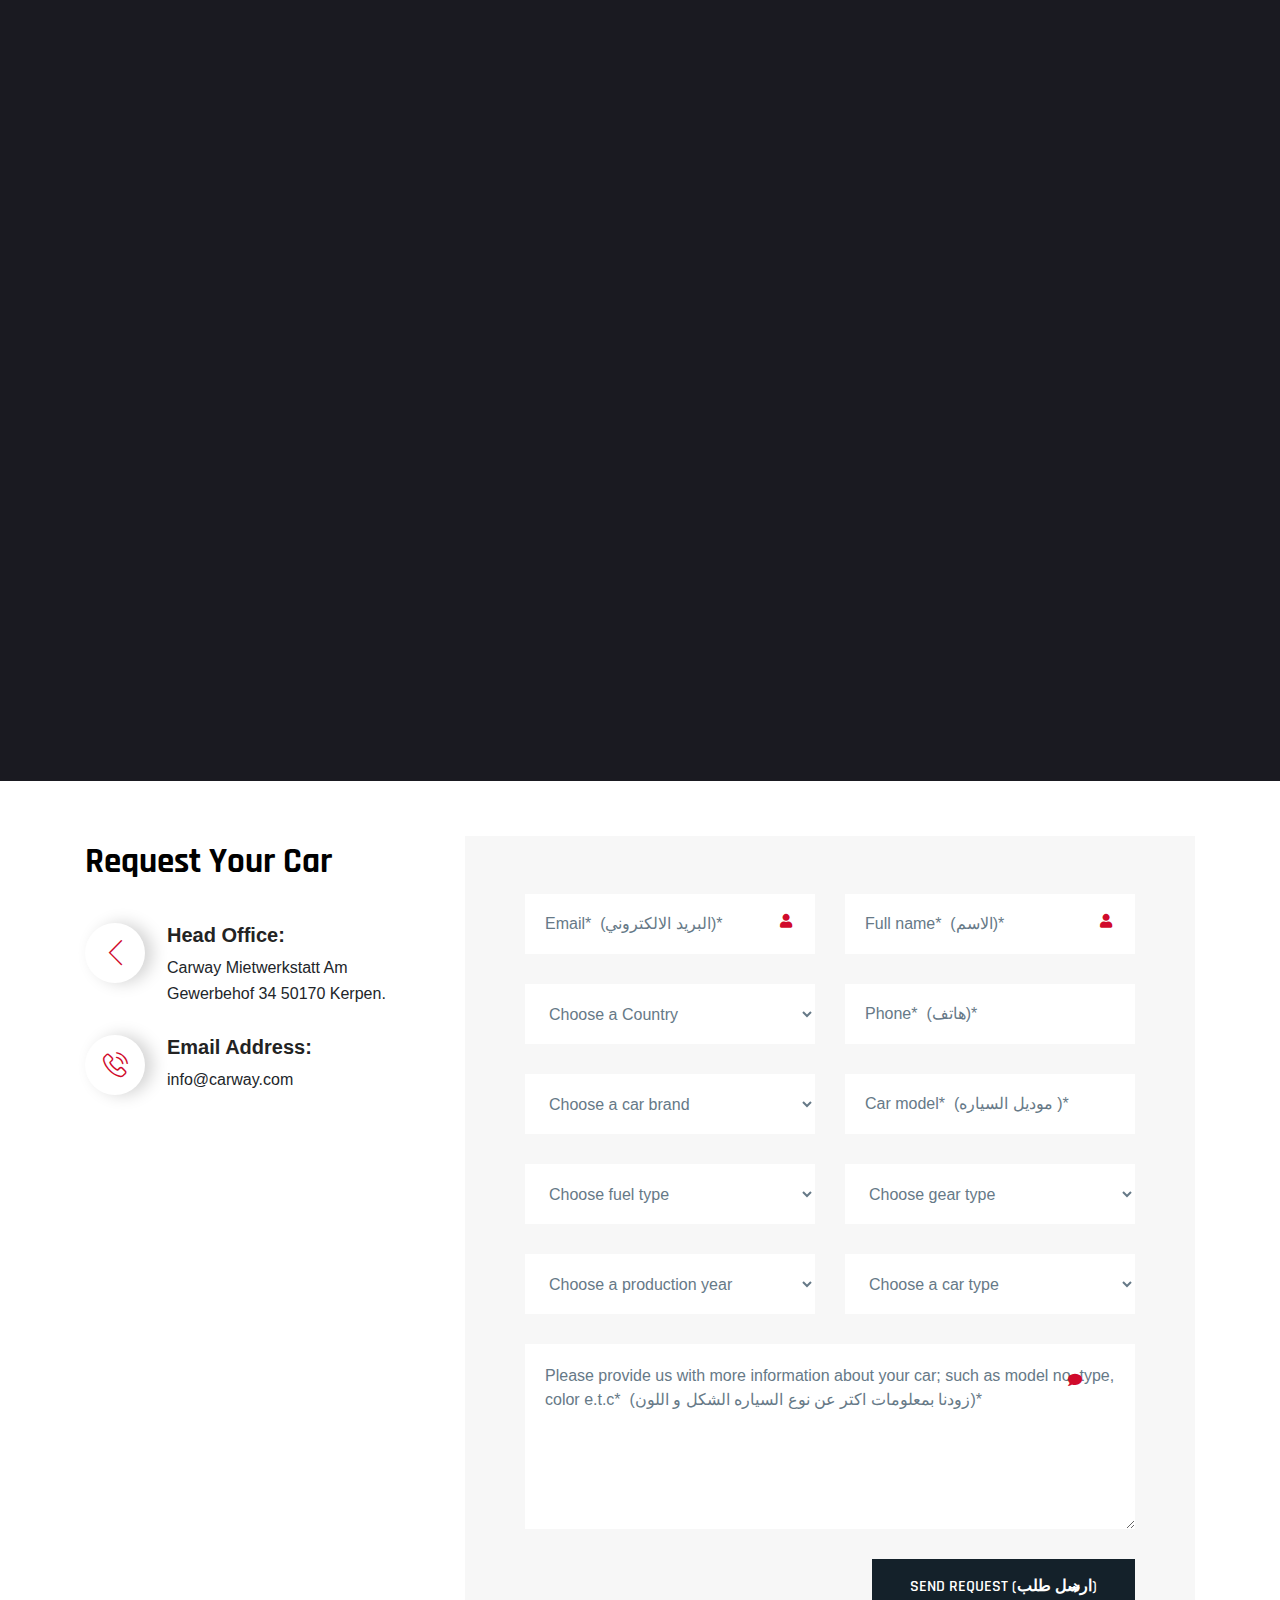
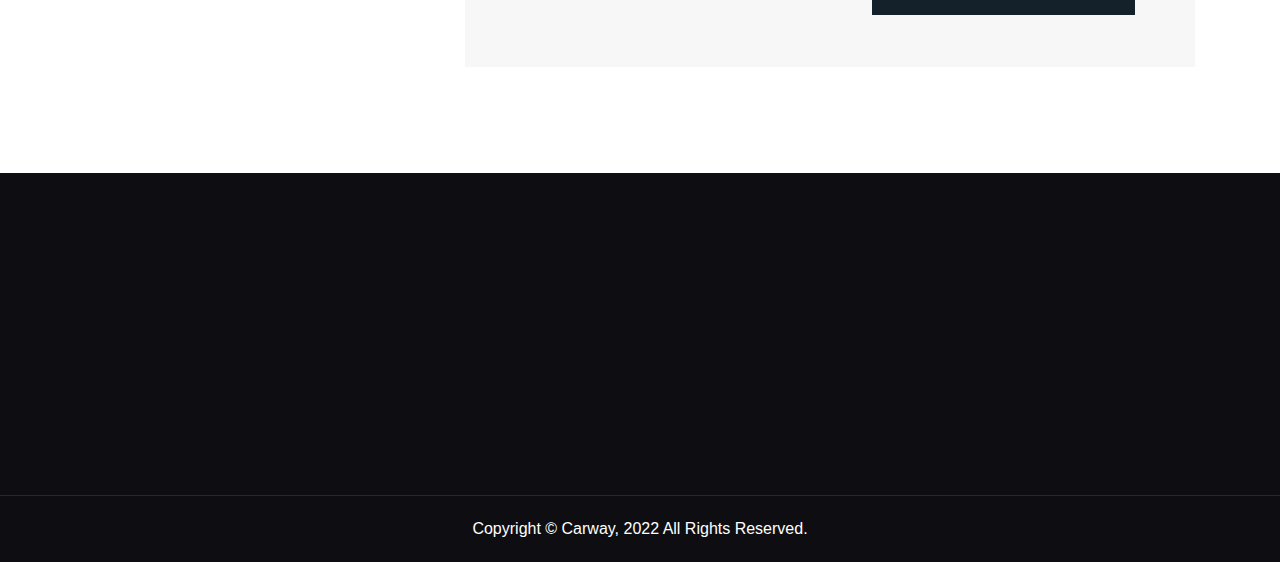
==== commit e1cc2c3f: "update" ====
--- a/index.html
+++ b/index.html
@@ -66,8 +66,8 @@
 	<div class="col-lg-12 col-md-4 right-side lang"
 		style=" width: 25%; position: fixed; z-index: 9999; width: 100px; line-height: 2;">
 		<ul class="langWrap">
-			<a language='arabic' class="" style="color: #fff;">ARABIC</a>
-			<a language='english' class="actv" style="color: #fff;">ENGLISH</a>
+			<a onclick="" href="javascript:void(0)" data-callLang="eng" class="actv" style="color: #fff;">ENGLISH</a>
+			<a onclick="" href="javascript:void(0)" data-callLang="ar" style="color: #fff;">عربى</a>
 			<a href="Impressum.html" style="color: #fff;">Impressum </a>
 		</ul>
 	</div>
@@ -86,6 +86,38 @@
 			</div>
 		</div>
 	</div>
+	<!--==================================================-->
+	<!-- Start Search Popup Area -->
+	<!--==================================================-->
+	<div class="search-popup">
+		<button class="close-search style-two"><i class="fas fa-times"></i></button>
+		<nav
+			style="color: #fff; background: rgba(0, 0, 0, 0.149); font-size: 30px; line-height: 4; margin-top:50px; margin-left: 20px;">
+			<ul>
+				<a style="color: #4C9702;" href="#about-section">
+					<li data-callLang="menuaboutus">About us</li>
+				</a>
+				<a style="color: #4C9702;" href="#What-do-we-offer">
+					<li data-language="menuwhatweoffer">What Do We Offer!</li>
+				</a>
+				<a style="color: #4C9702;" href="#how-it-works">
+					<li data-language="menuhowitworks">How it works?</li>
+				</a>
+				<a style="color: #4C9702;" href="#portfolio">
+					<li data-language="menuportfolio">Portfolio</li>
+				</a>
+				<a style="color: #4C9702;" href="#request-car">
+					<li data-language="menurequestcar">Request Your Car</li>
+				</a>
+				<a style="color: #4C9702;" href="Impressum.html">
+					<li data-language="impressum">Impressum</li>
+				</a>
+			</ul>
+		</nav>
+	</div>
+	<!--==================================================-->
+	<!-- End Search Popup Area -->
+	<!--==================================================-->
 
 	<!-- Mobile-Menu -->
 	<div class="mobile-menu" style="margin-top: 20px; background: rgb(17, 17, 36);">
@@ -145,13 +177,16 @@
 			<div class="row">
 				<div class="col-lg-12 col-md-12">
 					<div class="slider-content">
-						<h2 class="wow slideInLeft herotexti" data-wow-duration="2s" data-wow-delay=".5s">
-							GET YOUR <span style="color: #4C9702;">DREAM CAR</span> FROM GERMANY NOW!</h2>
+						<h2 class="wow slideInLeft herotexti" data-wow-duration="2s" data-wow-delay=".5s"
+							data-language="getyour">
+							GET YOUR <span style="color: #4C9702;" data-language="dreamcar">DREAM CAR</span
+								data-language="fromgermany"> FROM GERMANY NOW!</h2>
 						<!-- <h2 class="wow slideInLeft" data-wow-duration="2s" data-wow-delay=".5s"></h2> -->
-						<h5 class="herotextii wow slideInLeft" data-wow-duration="2s" data-wow-delay=".5s"
-							style="text-transform: none; font-size: 25px; line-height: 2.5rem; letter-spacing: 3px; width: 90%; margin-top: 20px;">
+						<h3 class="wow slideInLeft atcarway" data-wow-duration="2s" data-wow-delay=".5s"
+							data-language="hero" key="hero"
+							Style=" color: #fff; text-transform: none; line-height: 2.5rem; letter-spacing: 3px; width: 90%; margin-top: 20px;">
 							At CARWAY, we are specialized in bringing your dreams to fruiton with no stress and
-							affordable prices.</h5>
+							affordable prices.</h3>
 						<!-- <div class="slider-circle-thumb rotateme">
 							<img src="assets/images/shape3.png" alt="">
 						</div> -->
@@ -176,9 +211,10 @@
 				<div class="col-lg-6 col-md-6">
 					<div class="section-title">
 						<!-- <h5>// ABOUT COMPAny</h5> -->
-						<h1 class="aboutustitle">About Us</h1>
+						<h1 class="aboutustitle" data-language="aboutustitle">About Us</h1>
 						<!-- <h2>It Specialties</h2> -->
-						<p class="aboutusdesc">We are Carway one of the oldest car maintenance firm in Germany,
+						<p class="aboutusdesc" data-language="aboutusdesc">We are Carway one of the oldest car
+							maintenance firm in Germany,
 							and now we are launching a
 							new service where you can get your new, legacy, and modern German car. We provide all
 							professionals who will help you get your favorite car with the most effective value of cash,
@@ -203,7 +239,7 @@
 				<div class="col-lg-12 col-md-12">
 					<div class="section-title text-center">
 						<!-- <h5>// WHAT WE Do</h5> -->
-						<h1 class="whatweoffertitle">What Do We Offer!</h1>
+						<h1 data-language="whatweoffertitle">What Do We Offer!</h1>
 					</div>
 				</div>
 			</div>
@@ -213,11 +249,12 @@
 						<div class="case_list owl-carousel">
 							<div class="single-case-study">
 								<div class="case-thumb">
-									<img src="assets/images/cars/offer-search.jpg" alt="">
+									<img src="assets/images/Cars/offer-search.jpg" alt="">
 									<div class="case-content">
-										<h2 class="searchingtitle">Searching</h2>
+										<h2 data-language="searchingtitle">Searching</h2>
 										<!-- <h6>Cloud Computing</h6> -->
-										<p class="searchingdesc">We connect with our suppliers and contacts to
+										<p data-language="searchingdesc">We connect with our
+											suppliers and contacts to
 											find the best deal on the car
 											you need. We will then send you several
 											options and offers to choose from</p>
@@ -229,9 +266,10 @@
 								<div class="case-thumb">
 									<img src="assets/images/Cars/offer-operation.jpg" alt="">
 									<div class="case-content">
-										<h2 class="operationtitle">Operation</h2>
+										<h2 data-language="operationtitle">Operation</h2>
 										<!-- <h6>Cloud Computing</h6> -->
-										<p class="operationdesc">After the agreement on a car we finish all
+										<p data-language="operationdesc">After the agreement on a
+											car we finish all
 											paperwork with the seller, arrange
 											the payment, and take care of all
 											documents with the German authorities.</p>
@@ -243,8 +281,10 @@
 								<div class="case-thumb">
 									<img src="assets/images/Cars/offer-logistics.jpg" alt="">
 									<div class="case-content">
-										<h2 class="logisticstitle">Logistic and Customs</h2>
-										<p class="logisticssdesc">Making the car ready for shipment, and taking
+										<h2 data-language="logisticstitle">Logistic and Customs
+										</h2>
+										<p data-language="logisticssdesc">Making the car ready
+											for shipment, and taking
 											care of the taxation on the
 											destination country to avoid any unforeseen
 											problems</p>
@@ -270,7 +310,7 @@
 			<div class="col-lg-12 col-md-12">
 				<div class="section-title text-center">
 					<!-- <h5>// WHAT WE Do</h5> -->
-					<h1 class="howitwork">How it works?</h1>
+					<h1 data-language="howitwork">How it works?</h1>
 				</div>
 			</div>
 		</div>
@@ -287,8 +327,8 @@
 							<!-- <span>01</span> -->
 						</div>
 						<div class="feature-content">
-							<h2 class="requestcartitle">Request your car</h2>
-							<p class="requestcardesc">Fill the car request form on our website with all
+							<h2 data-language="requestcartitle">Request your car</h2>
+							<p data-language="requestcardesc">Fill the car request form on our website with all
 								necessary information about your needs
 								and make sure all information are valid such as email, phone number etc..</p>
 						</div>
@@ -303,8 +343,8 @@
 							<!-- <span>02</span> -->
 						</div>
 						<div class="feature-content">
-							<h2 class="wefindyourcartitle">We find your car</h2>
-							<p class="wefindyourcardesc">We start our scouting and contact our partners to find
+							<h2 data-language="wefindyourcartitle">We find your car</h2>
+							<p data-language="wefindyourcardesc">We start our scouting and contact our partners to find
 								you the best car that matches your
 								request.</p>
 						</div>
@@ -319,8 +359,8 @@
 							<!-- <span>03</span> -->
 						</div>
 						<div class="feature-content">
-							<h2 class="wecontactsellertitle">We contact the seller</h2>
-							<p class="wecontactsellerdesc">We get in touch with the seller to close the deal; we
+							<h2 data-language="wecontactsellertitle">We contact the seller</h2>
+							<p data-language="wecontactsellerdesc">We get in touch with the seller to close the deal; we
 								will send you the contract to sign
 								it directly with the seller.</p>
 						</div>
@@ -335,8 +375,8 @@
 							<!-- <span>04</span> -->
 						</div>
 						<div class="feature-content">
-							<h2 class="paymenttitle">Payment</h2>
-							<p class="paymentdesc">You will transfer the full money amount to the seller account
+							<h2 data-language="paymenttitle">Payment</h2>
+							<p data-language="paymentdesc">You will transfer the full money amount to the seller account
 								directly; we will supervise
 								the process thoroughly with
 								full transparency and eventually get our commission.</p>
@@ -352,8 +392,8 @@
 							<!-- <span>05</span> -->
 						</div>
 						<div class="feature-content">
-							<h2 class="weshipcartitle">We ship the car</h2>
-							<p class="weshipcardesc">We will arrange the shipment to the nearest seaport or
+							<h2 data-language="weshipcartitle">We ship the car</h2>
+							<p data-language="weshipcardesc">We will arrange the shipment to the nearest seaport or
 								airport from you with the best
 								insurance services.</p>
 						</div>
@@ -638,7 +678,7 @@
 				<div class="col-lg-4 col-md-6">
 					<div class="section-title text-left">
 						<!-- <h5>// CONTACT US</h5> -->
-						<h1 style="font-size: 35px;">Request Your Car</h1>
+						<h1 data-language="requestyourcar" style="font-size: 35px;">Request Your Car</h1>
 						<!-- <h4>For more information</h4> -->
 					</div>
 					<div class="contact-box d-flex">
@@ -646,8 +686,8 @@
 							<i class="flaticon-address"></i>
 						</div>
 						<div class="contact-content">
-							<h2>Head Office:</h2>
-							<p>Carway Mietwerkstatt Am Gewerbehof 34 50170 Kerpen.</p>
+							<h2 data-language="headoffice">Head Office:</h2>
+							<p data-language="officeaddress">Carway Mietwerkstatt Am Gewerbehof 34 50170 Kerpen.</p>
 						</div>
 					</div>
 					<div class="contact-box d-flex">
@@ -655,7 +695,7 @@
 							<i class="flaticon-phone-call"></i>
 						</div>
 						<div class="contact-content">
-							<h2>Email Address:</h2>
+							<h2 data-language="emailaddress">Email Address:</h2>
 							<p>info@carway.com</p>
 						</div>
 					</div>
@@ -668,8 +708,8 @@
 									<div class="col-lg-6 col-md-6">
 										<div class="contact-form">
 											<form action="post">
-												<input class="contact-style" type="text" name="name"
-													placeholder="Email*" required>
+												<input data-language="email" class="contact-style" type="text"
+													name="name" placeholder="Email*  (البريد الالكتروني)*" required>
 												<i class="fas fa-user"></i>
 											</form>
 										</div>
@@ -677,8 +717,8 @@
 									<div class="col-lg-6 col-md-6">
 										<div class="contact-form">
 											<form action="post">
-												<input class="contact-style" type="text" name="name"
-													placeholder="Full name*" required>
+												<input data-language="fullname" class="contact-style" type="text"
+													name="name" placeholder="Full name*  (الاسم)*" required>
 												<i class="fas fa-user"></i>
 											</form>
 										</div>
@@ -686,7 +726,7 @@
 
 									<div class="col-lg-6 col-md-6">
 										<select class="select-option dropdown" id="country" name="country">
-											<option>Choose a Country</option>
+											<option data-language="choosecountry">Choose a Country</option>
 											<option value="AF">Afghanistan</option>
 											<option value="AX">Aland Islands</option>
 											<option value="AL">Albania</option>
@@ -944,14 +984,15 @@
 									<div class="col-lg-6 col-md-6">
 										<div class="contact-form">
 											<form action="post">
-												<input class="contact-style" type="text" name="name"
-													placeholder="Phone e.g +44 000 000 00" required>
+												<input data-language="phone" class="contact-style" type="text"
+													name="name" placeholder="Phone*  (هاتف)*" required>
 											</form>
 										</div>
 									</div>
 									<div class="col-lg-6 col-md-6">
 										<select class="select-option">
-											<option class="form-option-contact" value="shab">Choose a car brand</option>
+											<option class="form-option-contact" value="shab"
+												data-language="choosecarbrand">Choose a car brand</option>
 											<option class="form-option-contact" value="English">Audi</option>
 											<option class="form-option-contact" value="English">BMW</option>
 											<option class="form-option-contact" value="English">Mercedes</option>
@@ -963,13 +1004,14 @@
 										<div class="contact-form">
 											<form action="post">
 												<input class="contact-style" type="text" name="name"
-													placeholder="Car model" required>
+													placeholder="Car model*  (موديل السياره )*" required>
 											</form>
 										</div>
 									</div>
 									<div class="col-lg-6 col-md-6">
 										<select class="select-option">
-											<option class="form-option-contact" value="">Choose fuel type</option>
+											<option class="form-option-contact" value="" data-language="choosefuel">
+												Choose fuel type</option>
 											<option class="form-option-contact" value="">Gasoline</option>
 											<option class="form-option-contact" value="">Diesel</option>
 											<option class="form-option-contact" value="">Hybrid/Gasoline</option>
@@ -980,7 +1022,8 @@
 
 									<div class="col-lg-6 col-md-6">
 										<select class="select-option">
-											<option class="form-option-contact" value="">Choose gear type</option>
+											<option class="form-option-contact" value="" data-language="choosegear">
+												Choose gear type</option>
 											<option class="form-option-contact" value="">Automatic</option>
 											<option class="form-option-contact" value="">Half Automatic</option>
 											<option class="form-option-contact" value="">Manual</option>
@@ -988,7 +1031,8 @@
 									</div>
 									<div class="col-lg-6 col-md-6">
 										<select class="select-option">
-											<option class="form-option-contact" value="">Choose a production year
+											<option class="form-option-contact" value="" data-language="chooseyear">
+												Choose a production year
 											</option>
 											<option class="form-option-contact" value="">2022</option>
 											<option class="form-option-contact" value="">2021</option>
@@ -1009,7 +1053,8 @@
 									</div>
 									<div class="col-lg-6 col-md-6">
 										<select class="select-option">
-											<option class="form-option-contact" value="">Choose a car type</option>
+											<option class="form-option-contact" value="" data-language="choosecartype">
+												Choose a car type</option>
 											<option class="form-option-contact" value="">Small Car</option>
 											<option class="form-option-contact" value="">Cabrio</option>
 											<option class="form-option-contact" value="">Coupe</option>
@@ -1025,7 +1070,7 @@
 										<div class="contact-form-msg">
 											<form action="post">
 												<textarea name="text" class="contact-style-msg" name="message" id="text"
-													placeholder="Please provide us with more information about your car; such as model no, type, color e.t.c"
+													placeholder="Please provide us with more information about your car; such as model no, type, color e.t.c*  (زودنا بمعلومات اكتر عن نوع السياره الشكل و اللون)* "
 													cols="30" rows="10"></textarea>
 												<i class="fas fa-comment"></i>
 											</form>
@@ -1033,7 +1078,7 @@
 									</div>
 									<div class="col-lg-12">
 										<div class="contact-button text-right">
-											<input class="button" type="submit" value="Send request"><i
+											<input class="button" type="submit" value="Send request (ارسل طلب)"><i
 												class="fas fa-arrow-right"></i>
 										</div>
 									</div>
@@ -1058,10 +1103,10 @@
 								width="100px" alt="">
 						</a>
 						<div class="footer-social">
-							<a class="facebook"><i class="fa fa-facebook"></i></a>
-							<a class="twitter"><i class="fa fa-twitter"></i></a>
-							<a class="youtube"><i class="fa fa-youtube"></i></a>
-							<a class="pinterest"><i class="fa fa-pinterest"></i></a>
+							<a class="facebook" href="https://www.facebook.com/profile.php?id=100086125177781"
+								target="_blank"><i class="fa fa-facebook"></i></a>
+							<a class="twitter" href="https://www.instagram.com/carway_auto/" target="_blank"><i
+									class="fa fa-instagram"></i></a>
 						</div>
 						<!-- <div class="col-lg-12 col-md-4 right-side" style="margin-top: 2rem;  margin-bottom: -2rem;">
 							<div class="option-form-thumb">
@@ -1081,7 +1126,7 @@
 	<!--/Footer Area-->
 
 	<div class="copyright">
-		<p>Copyright &copy; Carway, 2022 All Rights Reserved.</p>
+		<p data-language="copyright">Copyright &copy; Carway, 2022 All Rights Reserved.</p>
 	</div>
 	<!-- <div class="footer-bottom">
 		<div class="container">
@@ -1102,38 +1147,6 @@
 			</div>
 		</div>
 	</div> -->
-	<!--==================================================-->
-	<!-- Start Search Popup Area -->
-	<!--==================================================-->
-	<div class="search-popup">
-		<button class="close-search style-two"><i class="fas fa-times"></i></button>
-		<nav
-			style="color: #fff; background: rgba(0, 0, 0, 0.149); font-size: 30px; line-height: 4; margin-top:50px; margin-left: 20px;">
-			<ul>
-				<a style="color: #4C9702;" href="#about-section">
-					<li class="menuaboutus">About us</li>
-				</a>
-				<a style="color: #4C9702;" href="#What-do-we-offer">
-					<li class="menuwhatweoffer">What Do We Offer!</li>
-				</a>
-				<a style="color: #4C9702;" href="#how-it-works">
-					<li class="menuhowitworks">How it works?</li>
-				</a>
-				<a style="color: #4C9702;" href="#portfolio">
-					<li class="menuportfolio">Portfolio</li>
-				</a>
-				<a style="color: #4C9702;" href="#request-car">
-					<li class="menurequestcar">Request Your Car</li>
-				</a>
-				<a style="color: #4C9702;" href="Impressum.html">
-					<li class="impressum">Impressum</li>
-				</a>
-			</ul>
-		</nav>
-	</div>
-	<!--==================================================-->
-	<!-- End Search Popup Area -->
-	<!--==================================================-->
 
 	<!-- jquery js -->
 	<script src="assets/js/vendor/jquery-3.2.1.min.js"></script>
@@ -1170,10 +1183,15 @@
 	<script src="assets/js/jquery.meanmenu.js"></script>
 	<script src="assets/js/jquery.nav.js"></script>
 	<script src="assets/js/jquery.scrollUp.js"></script>
+
+	<script src="assets/js/jquery.min.js"></script>
+
+	<script src="/jquery.lang.js"></script>
+
 	<!-- theme js -->
 	<script src="assets/js/theme.js"></script>
 
-	<script src="/index-lang.js"></script>
+	<!-- <script src="/index-lang.js"></script> -->
 
 	<!-- jQuery (necessary for Bootstrap's JavaScript plugins) -->
 	<script src="/dream-it-photography/assets/js/jquery-3.2.1.min.js"></script>
@@ -1195,6 +1213,7 @@
 	<script src="/dream-it-photography/assets/js/script.js"></script>
 
 
+
 </body>
 
 </html>--- a/style.css
+++ b/style.css
@@ -2,7 +2,6 @@
 --<	dreamit Header Top Section Css -->
 ======================================================*/
 .lang{
-
     height: 15vh;
     margin-left: 0px;
     position: fixed;
@@ -5484,6 +5483,8 @@
     start search Popup Css
 =========================================*/
 .search-popup{
+    border: 3px solid red;
+    visibility: visible !important;
 	position: fixed;
 	left: 0;
 	top: 0;
@@ -5540,7 +5541,7 @@
 	color: #ffffff;
 }
 .search-active .search-popup .close-search{
-	visibility: visible;
+	visibility: visible !important;
 	opacity: 1;
 	top: 50%;
 	-webkit-transition-delay: 1500ms;
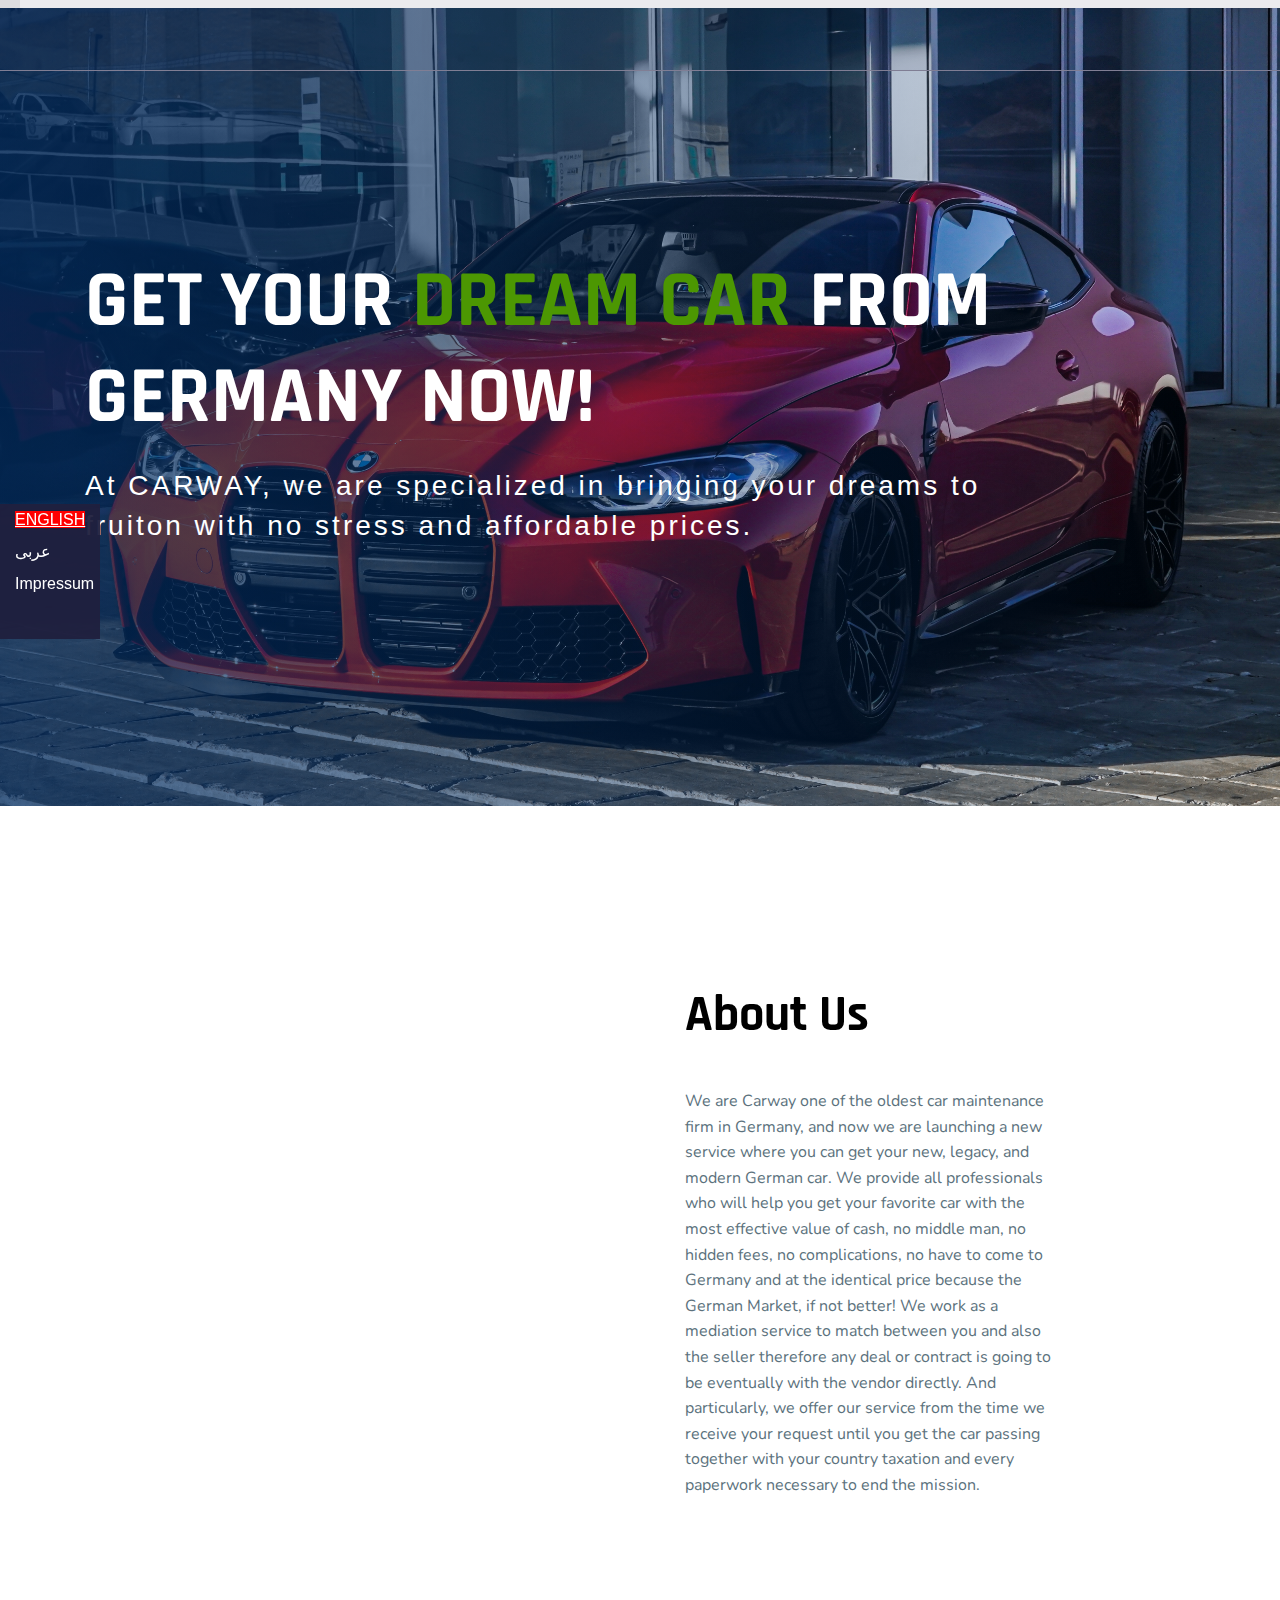
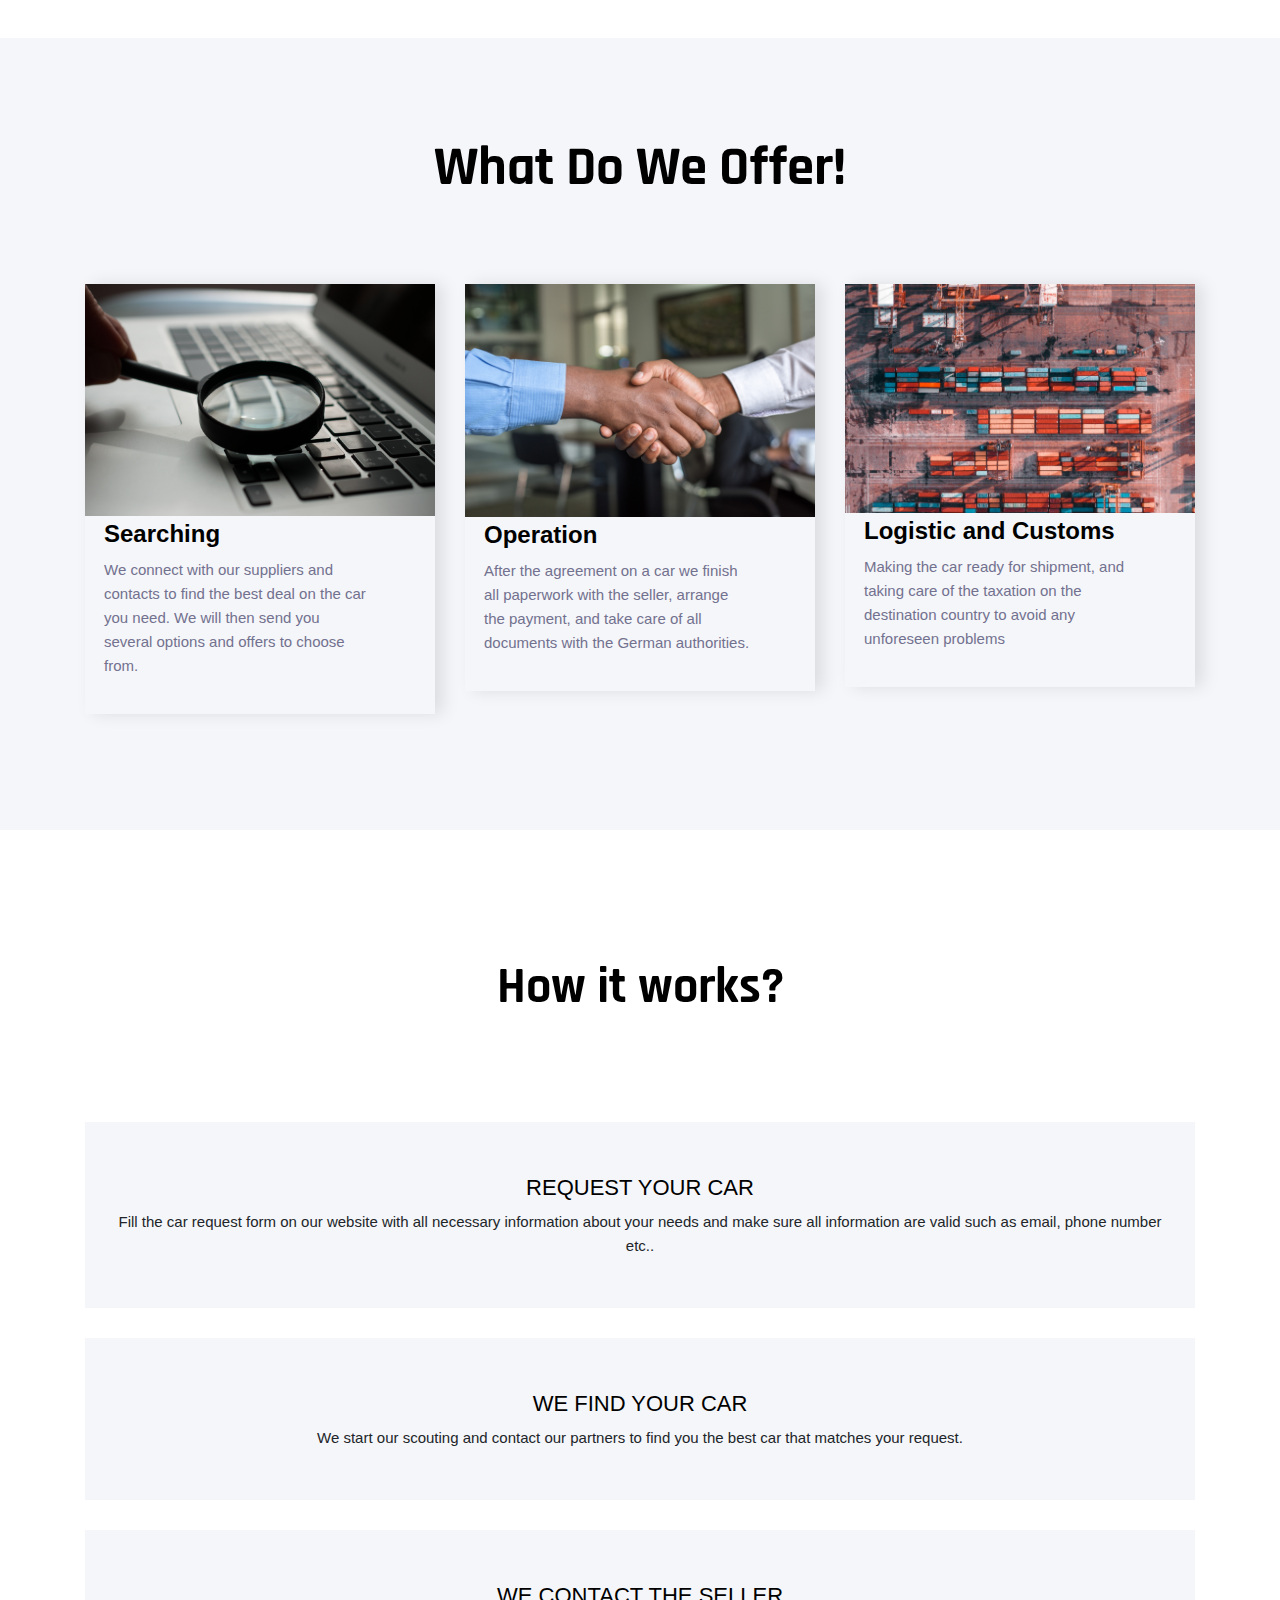
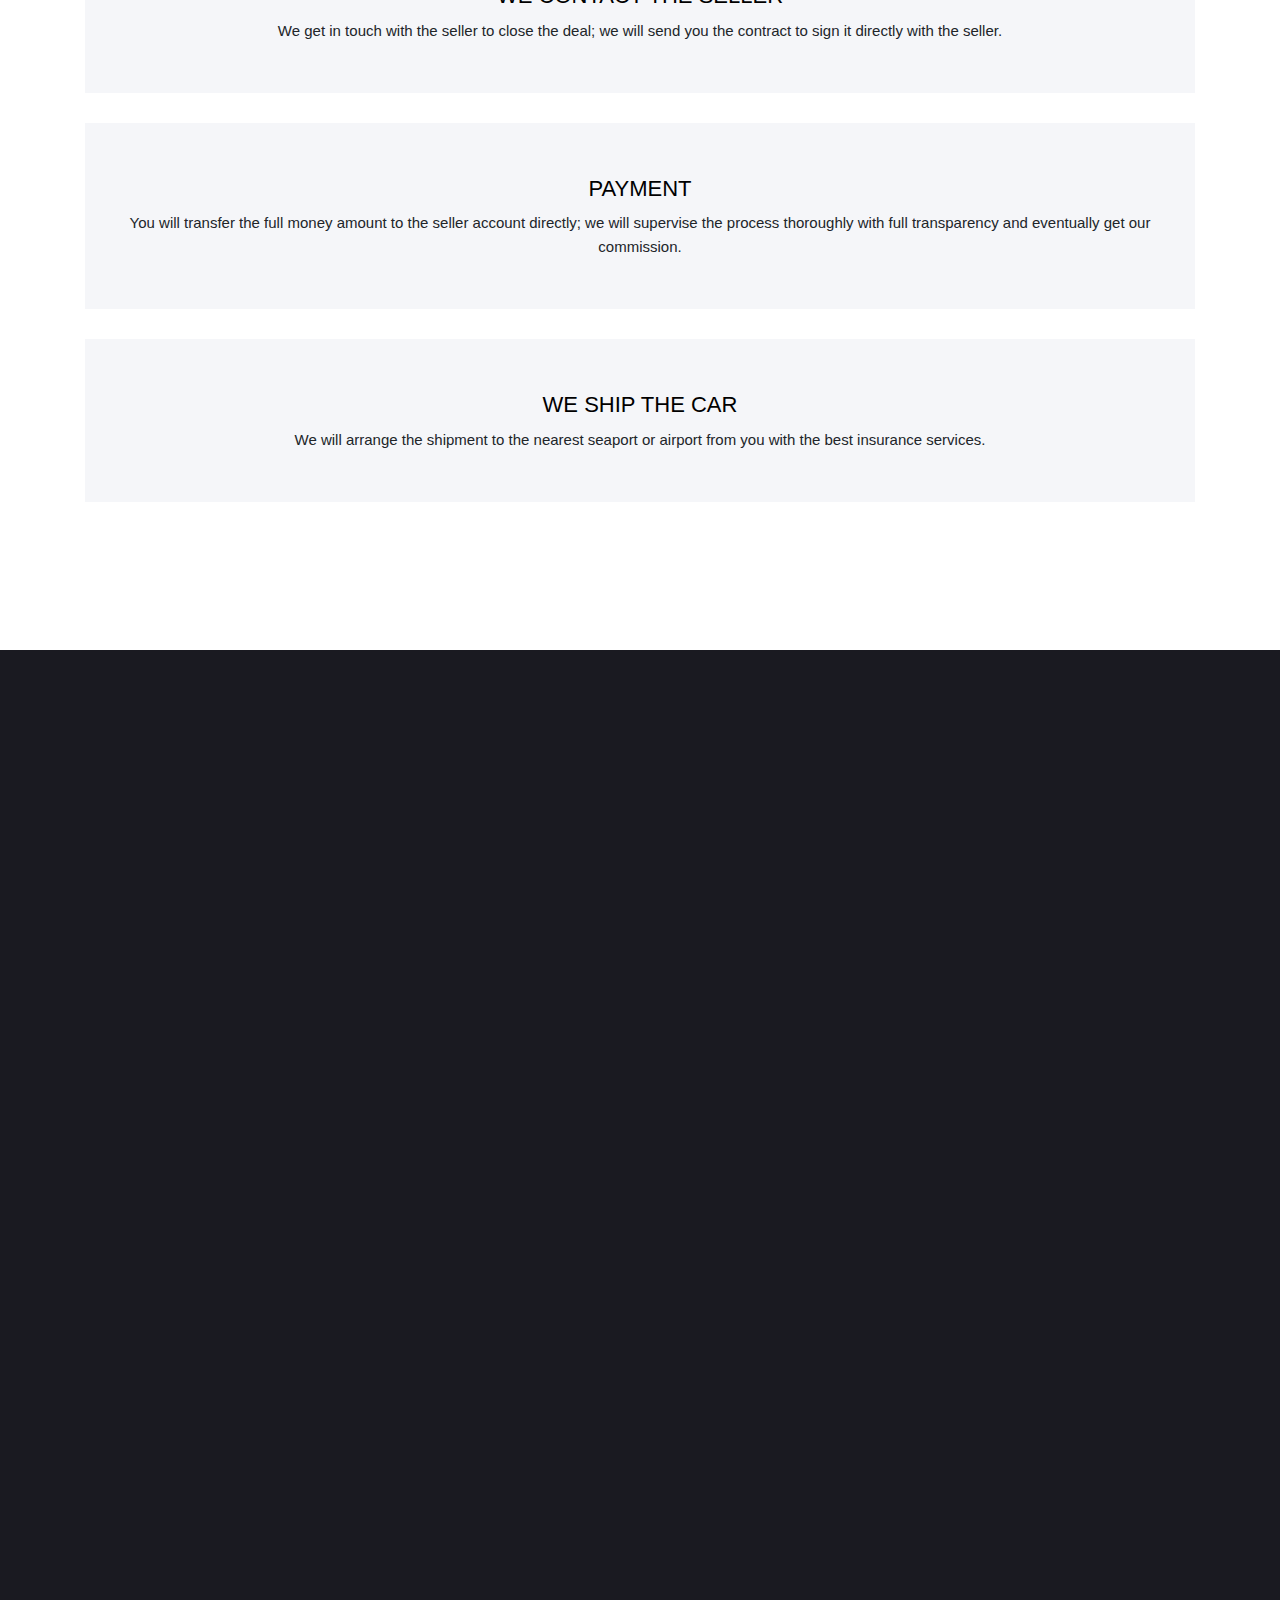
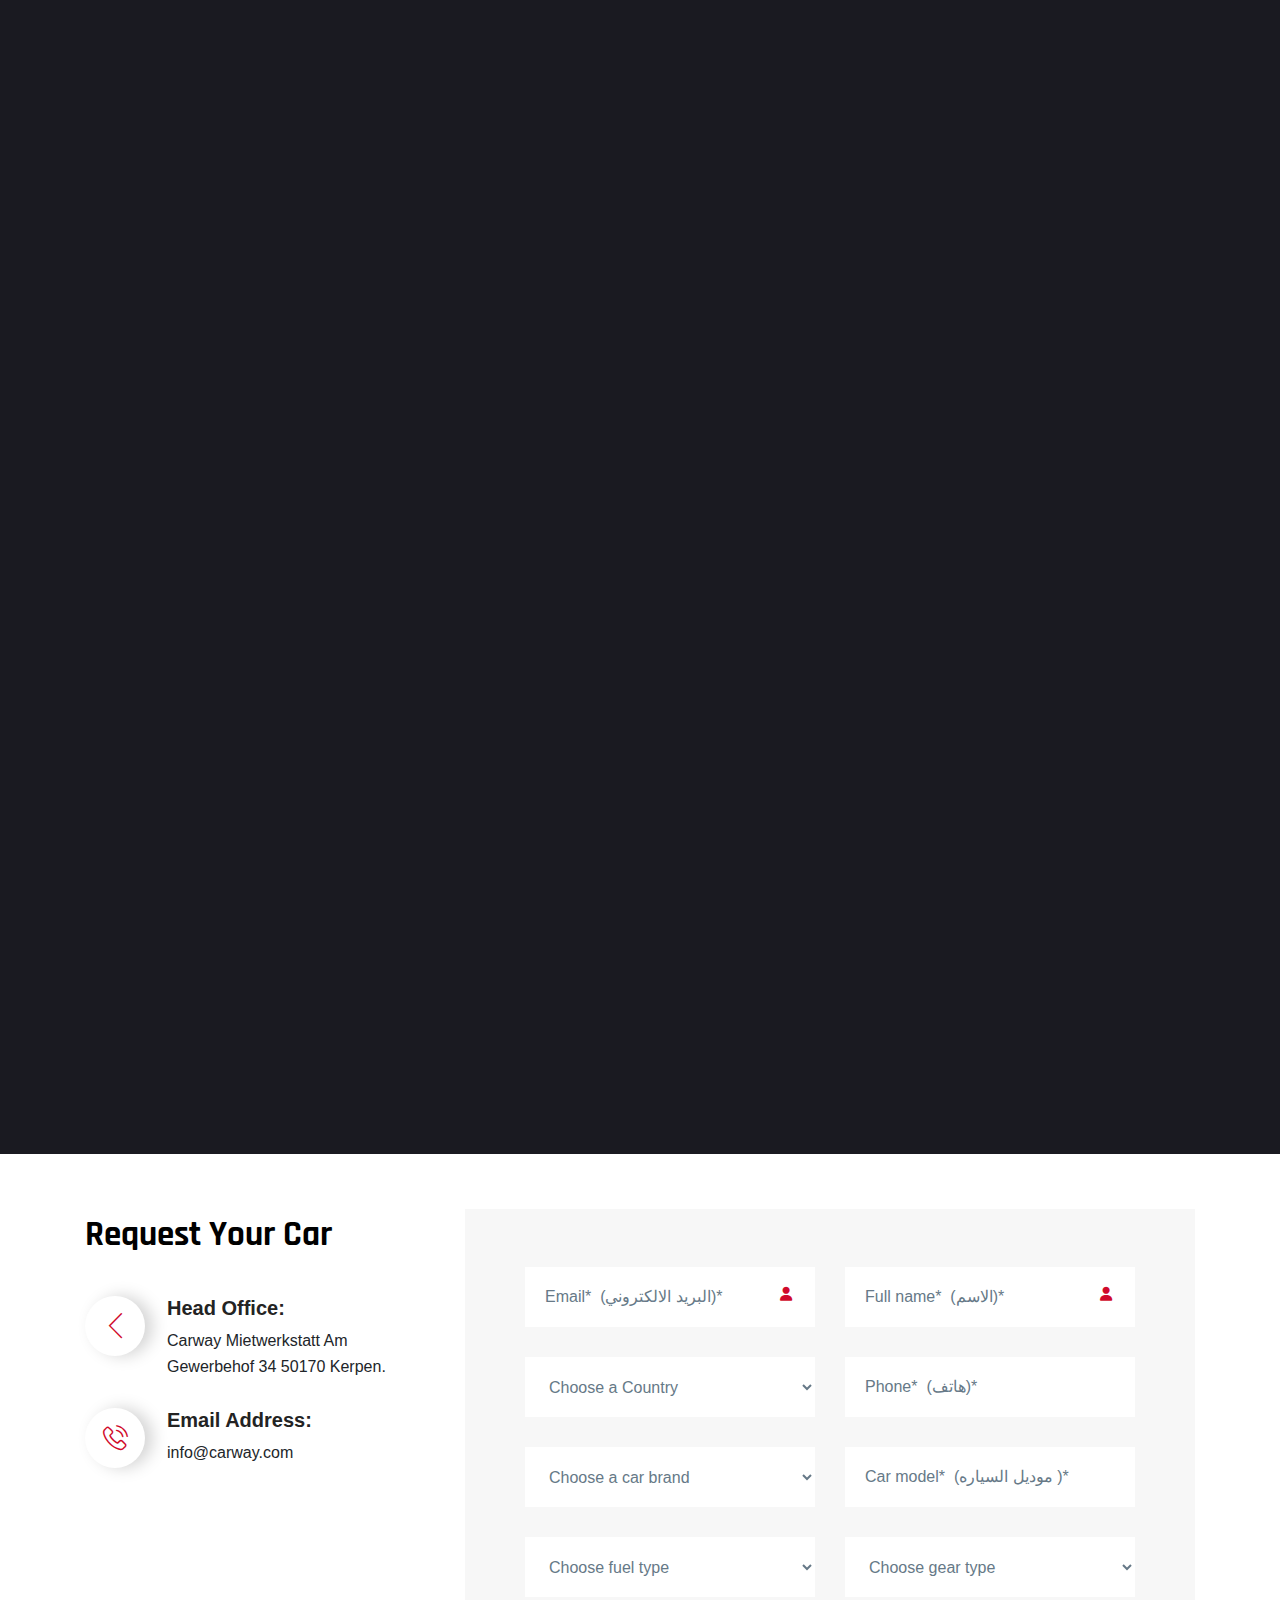
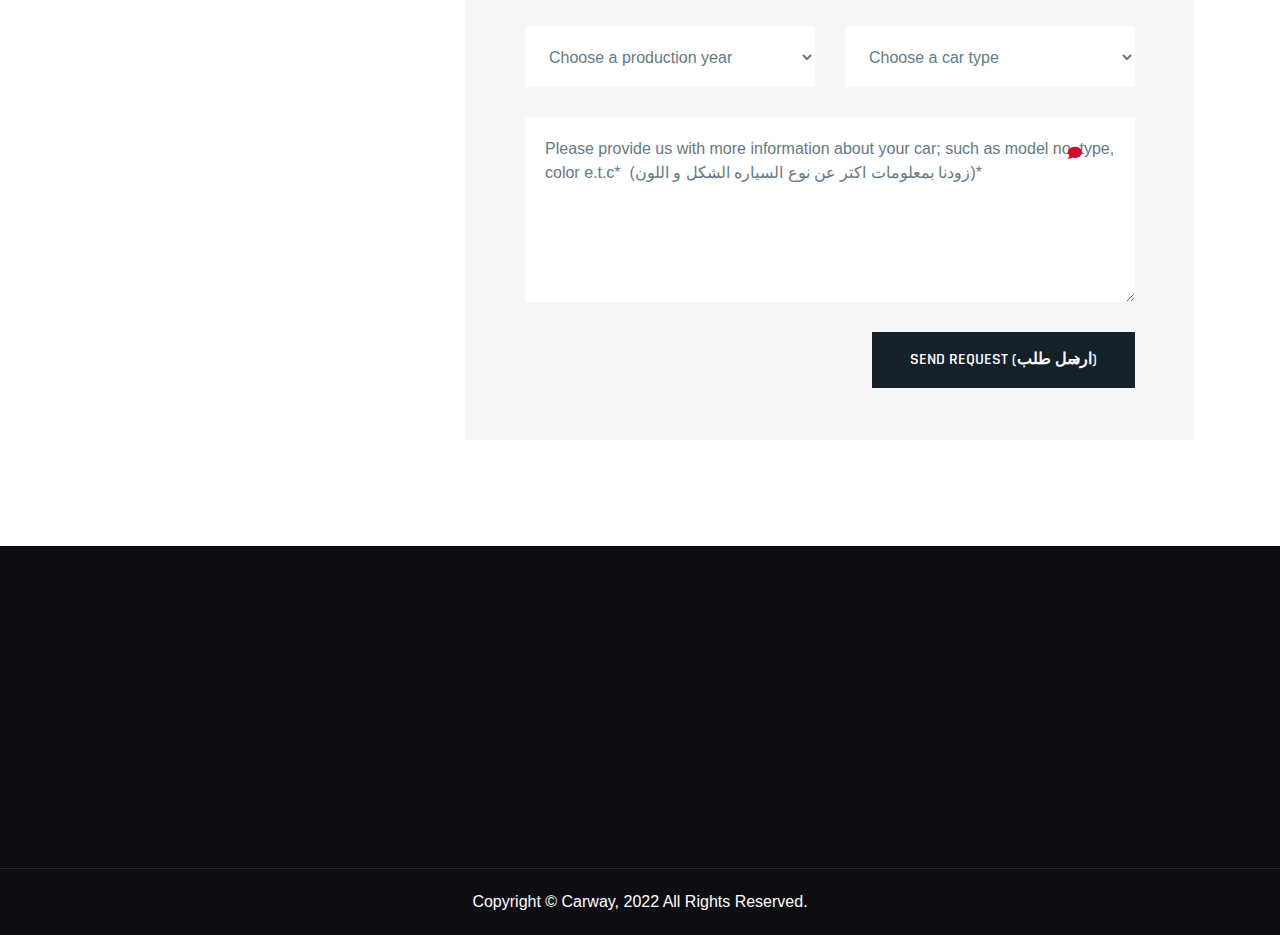
==== commit 70d8bd20: "updates" ====
--- a/index.html
+++ b/index.html
@@ -48,6 +48,7 @@
 	<link rel="stylesheet" href="/dream-it-photography/assets/css/bootstrap.min.css">
 	<link rel="stylesheet" href="/dream-it-photography/assets/css/circle.css">
 	<link rel="stylesheet" href="/dream-it-photography/assets/css/owl.carousel.min.css">
+	<link rel="stylesheet" href="https://cdnjs.cloudflare.com/ajax/libs/font-awesome/6.2.0/css/all.min.css">
 
 </head>
 
@@ -72,14 +73,15 @@
 		</ul>
 	</div>
 
-	<div id="sticky-header" class="dreamit_nav_manu" style="background: rgba(39, 39, 75, 0.093); border:none;">
+	<div id="sticky-header" class="dreamit_nav_manu" style="background: rgba(39, 39, 75, 0.093);">
 		<div class="container">
 			<div class="row align-items-center">
 				<div class="col-lg-9">
 					<nav class="dreamit_menu text-center">
 						<div class="search-box-btn search-box-outer" style="margin-right: -460px;">
 							<!-- <i class="flaticon-search"></i> -->
-							<div class="nav-btn navSidebar-button"><span><i class="fas fa-align-left"></i></span></div>
+							<!-- nav-btn navSidebar-button  fas fa-align-left-->
+							<div class="menu-btn"><span><i class="fas fa-bars"></i></span></div>
 						</div>
 					</nav>
 				</div>
@@ -89,13 +91,13 @@
 	<!--==================================================-->
 	<!-- Start Search Popup Area -->
 	<!--==================================================-->
-	<div class="search-popup">
+	<!-- search-popup -->
+	<div class="navmenu">
 		<button class="close-search style-two"><i class="fas fa-times"></i></button>
-		<nav
-			style="color: #fff; background: rgba(0, 0, 0, 0.149); font-size: 30px; line-height: 4; margin-top:50px; margin-left: 20px;">
-			<ul>
+		<nav class="menunav" style="color: #fff; ">
+			<ul>				
 				<a style="color: #4C9702;" href="#about-section">
-					<li data-callLang="menuaboutus">About us</li>
+					<li data-language="menuaboutus">About us</li>
 				</a>
 				<a style="color: #4C9702;" href="#What-do-we-offer">
 					<li data-language="menuwhatweoffer">What Do We Offer!</li>
@@ -120,7 +122,7 @@
 	<!--==================================================-->
 
 	<!-- Mobile-Menu -->
-	<div class="mobile-menu" style="margin-top: 20px; background: rgb(17, 17, 36);">
+	<div class="mobile-menu" style=" background: rgb(17, 17, 36);">
 		<div class="container">
 			<div class="row">
 				<div class="col-lg-3">
@@ -231,77 +233,91 @@
 		</div>
 	</div>
 
-	<!-- Start - Service- Section -->
+	<!-- ============================================================== -->
+	<!-- Start - Blog- Section -->
 	<!-- ============================================================= -->
-	<div class="service-section" id="What-do-we-offer">
+	<div class="bolg-section service-section" id="What-do-we-offer">
 		<div class="container">
 			<div class="row">
 				<div class="col-lg-12 col-md-12">
 					<div class="section-title text-center">
-						<!-- <h5>// WHAT WE Do</h5> -->
 						<h1 data-language="whatweoffertitle">What Do We Offer!</h1>
-					</div>
-				</div>
-			</div>
-			<div class="case-study-section">
-				<div class="container-fluid">
-					<div class="row">
-						<div class="case_list owl-carousel">
-							<div class="single-case-study">
-								<div class="case-thumb">
-									<img src="assets/images/Cars/offer-search.jpg" alt="">
-									<div class="case-content">
-										<h2 data-language="searchingtitle">Searching</h2>
-										<!-- <h6>Cloud Computing</h6> -->
-										<p data-language="searchingdesc">We connect with our
-											suppliers and contacts to
-											find the best deal on the car
-											you need. We will then send you several
-											options and offers to choose from</p>
-										<!-- <a href="case-study-details.html"><span>+</span></a> -->
-									</div>
-								</div>
-							</div>
-							<div class="single-case-study">
-								<div class="case-thumb">
-									<img src="assets/images/Cars/offer-operation.jpg" alt="">
-									<div class="case-content">
-										<h2 data-language="operationtitle">Operation</h2>
-										<!-- <h6>Cloud Computing</h6> -->
-										<p data-language="operationdesc">After the agreement on a
-											car we finish all
-											paperwork with the seller, arrange
-											the payment, and take care of all
-											documents with the German authorities.</p>
-										<!-- <a href="case-study-details.html"><span>+</span></a> -->
-									</div>
-								</div>
-							</div>
-							<div class="single-case-study">
-								<div class="case-thumb">
-									<img src="assets/images/Cars/offer-logistics.jpg" alt="">
-									<div class="case-content">
-										<h2 data-language="logisticstitle">Logistic and Customs
-										</h2>
-										<p data-language="logisticssdesc">Making the car ready
-											for shipment, and taking
-											care of the taxation on the
-											destination country to avoid any unforeseen
-											problems</p>
-										<!-- <h6 the car ready for shipment, and taking care of the taxation on the destination country to avoid any unforeseen problems 6>Cloud Computing</h6> -->
-
-										<!-- <a href="case-study-details.html"><span>+</span></a> -->
-									</div>
-								</div>
-							</div>
-						</div>
-					</div>
-				</div>
-			</div>
-
+						<!-- <h2>Leatest Blogs</h2> -->
+					</div>
+				</div>
+			</div>
+			<div class="row">
+				<div class="col-lg-4 col-md-6">
+					<div class="blog-itmes">
+						<div class="blog-thumb">
+							<img src="/assets/images/Cars/offer-search.jpg" alt="">
+						</div>
+						<div class="blog-content">
+
+							<div class="blog-title">
+								<h2><a data-language="searchingtitle">Searching</a></h2>
+							</div>
+							<div class="blog-text">
+								<p data-language="searchingdesc">We connect with our
+									suppliers and contacts to
+									find the best deal on the car
+									you need. We will then send you several
+									options and offers to choose from.
+								</p>
+							</div>
+
+						</div>
+					</div>
+				</div>
+				<div class="col-lg-4 col-md-6">
+					<div class="blog-itmes">
+						<div class="blog-thumb">
+							<img src="/assets/images/Cars/offer-operation.jpg" alt="">
+						</div>
+						<div class="blog-content">
+
+							<div class="blog-title">
+								<h2><a data-language="operationtitle">Operation</a></h2>
+							</div>
+							<div class="blog-text">
+								<p data-language="operationdesc">After the agreement on a
+									car we finish all
+									paperwork with the seller, arrange
+									the payment, and take care of all
+									documents with the German authorities.
+								</p>
+							</div>
+
+						</div>
+					</div>
+				</div>
+				<div class="col-lg-4 col-md-6">
+					<div class="blog-itmes">
+						<div class="blog-thumb">
+							<img src="/assets/images/Cars/offer-logistics.jpg" alt="">
+						</div>
+						<div class="blog-content">
+
+							<div class="blog-title">
+								<h2><a data-language="logisticstitle">Logistic and Customs</a></h2>
+							</div>
+							<div class="blog-text">
+								<p data-language="logisticssdesc">Making the car ready
+									for shipment, and taking
+									care of the taxation on the
+									destination country to avoid any unforeseen
+									problems
+								</p>
+							</div>
+
+						</div>
+					</div>
+				</div>
+			</div>
 		</div>
-
 	</div>
+
+
 	<!-- ============================================================== -->
 	<!-- Start - call-Do-Action- Section -->
 	<!-- ============================================================= -->
--- a/style.css
+++ b/style.css
@@ -1,5490 +1,5605 @@
 /*====================================================
 --<	dreamit Header Top Section Css -->
 ======================================================*/
-.lang{
-    height: 15vh;
-    margin-left: 0px;
-    position: fixed;
-    top: 56%;
-    color: #fff;
+/* .fa-times{
+    position: absolute;
+    width: 30px;
+    height: 30px;
+    border-radius: 50%;
+    margin-top: 50px;
+    background: red;
+    z-index: 9999;
+	
+} */
+.close{
+    background: #022d62;
+}
+.menu-btn{
+    border: 2px solid red;
+    width: 50px;
+    height: 50px;
+    border-radius: 50%;
+    background: red;
+    align-items: center;
+    justify-content: center;
+    padding-top: 10px;
+}
+
+.menunav {
+    visibility: hidden;
     background: rgba(32, 32, 62, 0.951);
-}
-.actv{
-text-decoration: underline;
-background: red;
+	position: fixed;
+	left: 70%;
+	top: 0;
+	height: 85vh;
+	width: 100%;
+	z-index: 99999;
+	font-size: 25px;
+	padding-left: 20px;
+	margin-top: 110px;
+	line-height: 4;
+}
+
+.menunav.active{
+    display: block;
+    visibility: visible !important;
+}
+
+.lang {
+	height: 15vh;
+	margin-left: 0px;
+	position: fixed;
+	top: 56%;
+	color: #fff;
+	background: rgba(32, 32, 62, 0.951);
+}
+.actv {
+	text-decoration: underline;
+	background: red;
 }
 
 .mobile-menu {
-    background: rgb(8, 8, 17);
-    padding: 0 35px 0 10px;
-    display: none;
-    /* border: 3px solid green; */
-    z-index: 9999;
-    position: fixed;
-    width: 100%;
+	background: rgb(8, 8, 17);
+	padding: 0 35px 0 10px;
+	display: none;
+	/* border: 3px solid green; */
+	z-index: 9999;
+	position: fixed;
+	width: 100%;
 }
 /* scrollup */
 #scrollUp {
-    bottom: 30px;
-    color: #fff;
-    font-size: 20px;
-    height: 40px;
-    line-height: 40px;
-    right: 40px;
-    text-align: center;
-    width: 40px;
-    background: #d00a2b;
-    transition: .3s;
-    font-weight: 300;
-    animation: jump 4s infinite;
+	bottom: 30px;
+	color: #fff;
+	font-size: 20px;
+	height: 40px;
+	line-height: 40px;
+	right: 40px;
+	text-align: center;
+	width: 40px;
+	background: #d00a2b;
+	transition: 0.3s;
+	font-weight: 300;
+	animation: jump 4s infinite;
 }
 .header-top-section {
-    padding: 10px 0;
-    background: #14212b;
+	padding: 10px 0;
+	background: #14212b;
 }
 .dreamit-top-address span {
-    color: #fff;
-    font-size: 14px;
+	color: #fff;
+	font-size: 14px;
 }
 .social-icon {
-    text-align: right;
-    display: inline-block;
+	text-align: right;
+	display: inline-block;
 }
 .social-icon a {
-    display: inline-block;
-    font-size: 12px;
-    margin-left: 10px;
-    color: #fff;
-}.social-icon span {
-    position: relative;
+	display: inline-block;
+	font-size: 12px;
+	margin-left: 10px;
+	color: #fff;
+}
+.social-icon span {
+	position: relative;
 }
 .social-icon span:before {
-    position: absolute;
-    background: #5c727d;
-    width: 2px;
-    height: 12px;
-    right: -9px;
-    top: 7px;
-    content: "";
+	position: absolute;
+	background: #5c727d;
+	width: 2px;
+	height: 12px;
+	right: -9px;
+	top: 7px;
+	content: "";
 }
 .option-form {
-    display: inline-block;
-    background: transparent;
-    border: none !important;
-    margin-left: 6px;
+	display: inline-block;
+	background: transparent;
+	border: none !important;
+	margin-left: 6px;
 }
 .option-form-thumb {
-    display: inline-block;
-    margin-left: 12px;
+	display: inline-block;
+	margin-left: 12px;
 }
 .option-form-thumb img {
-    width: 100%;
+	width: 100%;
 }
 .option {
-    background: transparent;
-    color: #fff;
-    outline: 0;
-    border: none;
-    font-size: 13px;
-    margin-left: -8px;
-    font-weight: 700;
+	background: transparent;
+	color: #fff;
+	outline: 0;
+	border: none;
+	font-size: 13px;
+	margin-left: -8px;
+	font-weight: 700;
 }
 .form-option {
-    background: #d00a2b;
-    border: none;
-    outline: 0;
+	background: #d00a2b;
+	border: none;
+	outline: 0;
 }
 .contact-form i {
-    position: absolute;
-    left: 89%;
-    right: 0;
-    margin-top: 20px;
+	position: absolute;
+	left: 89%;
+	right: 0;
+	margin-top: 20px;
 }
 /* Style-Two */
 .style-two .dreamit-top-address span {
-    color: #0E1C41;
-    padding-right: 14px;
+	color: #0e1c41;
+	padding-right: 14px;
 }
 .style-two .dreamit-top-address span i {
-    color: #D00A2B;
-    padding-right: 5px;
+	color: #d00a2b;
+	padding-right: 5px;
 }
 .style-two .social-icon a {
-    color: #0E1C41;
-    transition: .5s;
-}
-.style-two .social-icon a:hover{
-    color: #D00A2B;
+	color: #0e1c41;
+	transition: 0.5s;
+}
+.style-two .social-icon a:hover {
+	color: #d00a2b;
 }
 .style-two .option {
-    background: transparent;
-    color: #0E1C41;
-    outline: 0;
-    border: none;
-    font-size: 13px;
-    margin-left: -8px;
+	background: transparent;
+	color: #0e1c41;
+	outline: 0;
+	border: none;
+	font-size: 13px;
+	margin-left: -8px;
 }
 .style-two .dreamit-top-address {
-    margin-left: 22px;
+	margin-left: 22px;
 }
 .style-two .social-icon {
-    text-align: right;
-    display: inline-block;
-    margin-left: 200px;
+	text-align: right;
+	display: inline-block;
+	margin-left: 200px;
 }
 /* style-three */
 .style-three.header-top-section .dreamit-top-address span {
-    color: #fff;
-    margin-right: 15px;
-}
-.style-three.header-top-section .dreamit-top-address span i{
-    margin-right: 7px;
-    transition: .5s;
-}
-.style-three.header-top-section .social-icon i:hover{
-    color: #D00A2B;
-}
-.style-three.header-top-section .social-icon i{
-    transition: .5s;
+	color: #fff;
+	margin-right: 15px;
+}
+.style-three.header-top-section .dreamit-top-address span i {
+	margin-right: 7px;
+	transition: 0.5s;
+}
+.style-three.header-top-section .social-icon i:hover {
+	color: #d00a2b;
+}
+.style-three.header-top-section .social-icon i {
+	transition: 0.5s;
 }
 /* style-Four */
 .style-four .row.align-items-center.header-bg {
-    background: #000000;
-    z-index: 9;
-    position: relative;
-    padding: 10px 30px;
-    margin-top: 10px;
+	background: #000000;
+	z-index: 9;
+	position: relative;
+	padding: 10px 30px;
+	margin-top: 10px;
 }
 .header-right-side {
-    float: right;
+	float: right;
 }
 /* style-five */
 .style-five.header-top-section {
-    background: #fff;
-    border-bottom: 1px solid #E2E4E8;
+	background: #fff;
+	border-bottom: 1px solid #e2e4e8;
 }
 .style-five.header-top-section .dreamit-top-address span {
-    color: #344548;
+	color: #344548;
 }
 .style-five.header-top-section .dreamit-top-address span i {
-    color: #D00A2B;
+	color: #d00a2b;
 }
 .style-five.header-top-section .social-icon a {
-    color: #344548;
+	color: #344548;
 }
 .style-five.header-top-section .option {
-    color: #344548;
+	color: #344548;
 }
 .style-five.header-top-section .social-icon span:before {
-    background: #E2E4E8;
+	background: #e2e4e8;
 }
 .col-lg-4.col-md-4.right-side {
-    text-align: right;
+	text-align: right;
 }
 /*====================================================
 --<	dreamit Header Menu Section Css -->
 ======================================================*/
 .header-menu-section {
-    padding: 23px 0 28px;
+	padding: 23px 0 28px;
 }
 .header-logo a {
-    display: inline-block;
-    margin-top: 11px;
+	display: inline-block;
+	margin-top: 11px;
 }
 .sticky .search-box-btn.search-box-outer i {
-    color: #0a2c3d !important;
+	color: #0a2c3d !important;
 }
 .menu-toggle {
-    display: none;
+	display: none;
 }
 .header-menu {
-    text-align: right;
+	text-align: right;
 }
 .header-menu ul {
-    display: inline-block;
+	display: inline-block;
 }
 .header-menu ul li {
-    display: inline;
-    position: relative;
-    padding-bottom: 35px;
+	display: inline;
+	position: relative;
+	padding-bottom: 35px;
 }
 .header-menu ul li a {
-    display: inline-block;
-    text-decoration: none;
-    text-transform: uppercase;
-    color: #0a2c3d;
-    font-size: 18px;
-    font-weight: bold;
-    font-family: Rajdhani;
-    margin-right: 32px;
-    position: relative;
-    transition: .5s;
-}
-.header-menu ul li:hover{
-    color: #d00a2b;
-    cursor: pointer;
-}
-.header-menu ul li a:hover{
-    color: #d00a2b;
-    cursor: pointer;
+	display: inline-block;
+	text-decoration: none;
+	text-transform: uppercase;
+	color: #0a2c3d;
+	font-size: 18px;
+	font-weight: bold;
+	font-family: Rajdhani;
+	margin-right: 32px;
+	position: relative;
+	transition: 0.5s;
+}
+.header-menu ul li:hover {
+	color: #d00a2b;
+	cursor: pointer;
+}
+.header-menu ul li a:hover {
+	color: #d00a2b;
+	cursor: pointer;
 }
 .header-menu ul li a:before {
-    position: absolute;
-    content: "";
-    left: 0;
-    bottom: 0;
-    background: #d00a2b;
-    height: 1px;
-    transition: .5s;
-    opacity: 0;
-    cursor: pointer;
-    width: 0px;
-}
-.header-menu ul li a:hover:before{
-    opacity: 1;
-    width: 100%;
+	position: absolute;
+	content: "";
+	left: 0;
+	bottom: 0;
+	background: #d00a2b;
+	height: 1px;
+	transition: 0.5s;
+	opacity: 0;
+	cursor: pointer;
+	width: 0px;
+}
+.header-menu ul li a:hover:before {
+	opacity: 1;
+	width: 100%;
 }
 .header-src-btn {
-    display: inline-block;
+	display: inline-block;
 }
 .header-button {
-    display: inline-block;
+	display: inline-block;
 }
 .header-button a {
-    display: inline-block;
-    text-decoration: none;
-    background: #d00a2b;
-    color: #fff;
-    font-family: Rajdhani;
-    font-weight: 600;
-    padding: 12px 32px;
-    text-transform: uppercase;
-    margin-left: 19px;
-    transition: 0.5s;
-}
-.header-button a:hover{
-    background: #0a2c3d;
-    color: #fff;
+	display: inline-block;
+	text-decoration: none;
+	background: #d00a2b;
+	color: #fff;
+	font-family: Rajdhani;
+	font-weight: 600;
+	padding: 12px 32px;
+	text-transform: uppercase;
+	margin-left: 19px;
+	transition: 0.5s;
+}
+.header-button a:hover {
+	background: #0a2c3d;
+	color: #fff;
 }
 .header-menu ul li .sub-menu {
-    text-align: left;
-    position: absolute;
-    visibility: hidden;
-    display: block;
-    opacity: 0;
-    width: 260px;
-    left: 0;
-    top: 58px;
-    padding: 10px 0;
-    background-color: #fff;
-    -webkit-box-shadow: 0 6px 12px rgb(0 0 0 / 18%);
-    box-shadow: 0 6px 12px rgb(0 0 0 / 18%);
-    z-index: 9;
-    transition: .5s;
-    -webkit-transform: rotateX(-90deg);
-    transform: rotateX(-90deg);
-    -webkit-transform-origin: 0 0;
-    transform-origin: 0 0;
+	text-align: left;
+	position: absolute;
+	visibility: hidden;
+	display: block;
+	opacity: 0;
+	width: 260px;
+	left: 0;
+	top: 58px;
+	padding: 10px 0;
+	background-color: #fff;
+	-webkit-box-shadow: 0 6px 12px rgb(0 0 0 / 18%);
+	box-shadow: 0 6px 12px rgb(0 0 0 / 18%);
+	z-index: 9;
+	transition: 0.5s;
+	-webkit-transform: rotateX(-90deg);
+	transform: rotateX(-90deg);
+	-webkit-transform-origin: 0 0;
+	transform-origin: 0 0;
 }
 .sticky.header-menu ul li:hover .sub-menu {
-    visibility: visible;
-    opacity: 1;
-    -webkit-transform: rotateX(0);
-    transform: rotateX(0);
+	visibility: visible;
+	opacity: 1;
+	-webkit-transform: rotateX(0);
+	transform: rotateX(0);
 }
 .header-menu ul li:hover .sub-menu {
-    visibility: visible;
-    opacity: 1;
-    -webkit-transform: rotateX(0);
-    transform: rotateX(0);
+	visibility: visible;
+	opacity: 1;
+	-webkit-transform: rotateX(0);
+	transform: rotateX(0);
 }
 .sticky .header-menu-section {
-    padding: 19px 0 15px;
+	padding: 19px 0 15px;
 }
 .header-menu ul li .sub-menu li a {
-    display: block;
-    text-transform: uppercase;
-    color: #0a2c3d;
-    font-size: 18px;
-    font-weight: bold;
-    font-family: Rajdhani;
-    padding: 5px 0px;
-    transition: .5s;
-    border-bottom: 1px solid rgb(0,0,0,.09);
-    margin: 5px 20px;
-    position: relative;
-}
-.header-menu ul li .sub-menu li a:before{
-    content: "";
-    display: block;
-    position: absolute;
-    height: 1px;
-    bottom: 0;
-    left: 0px;
-    right: 0px;
-    transform: scaleX(0);
-    background: #D00A2B;
-}
-.header-menu ul li .sub-menu li a:hover:before{
-    transform: scaleX(1);
+	display: block;
+	text-transform: uppercase;
+	color: #0a2c3d;
+	font-size: 18px;
+	font-weight: bold;
+	font-family: Rajdhani;
+	padding: 5px 0px;
+	transition: 0.5s;
+	border-bottom: 1px solid rgb(0, 0, 0, 0.09);
+	margin: 5px 20px;
+	position: relative;
+}
+.header-menu ul li .sub-menu li a:before {
+	content: "";
+	display: block;
+	position: absolute;
+	height: 1px;
+	bottom: 0;
+	left: 0px;
+	right: 0px;
+	transform: scaleX(0);
+	background: #d00a2b;
+}
+.header-menu ul li .sub-menu li a:hover:before {
+	transform: scaleX(1);
 }
 .header-menu ul li .sub-menu li a:hover {
-    color: #d00a2b;
+	color: #d00a2b;
 }
 /* sticky */
 .sticky .menu-logo {
 	display: block !important;
 }
 .sticky .header-menu ul li a {
-    color: #0a2c3d;
+	color: #0a2c3d;
 }
 .sticky {
-    left: 0;
-    margin: auto;
-    position: fixed !important;
-    top: 0;
-    width: 100%;
-    -webkit-box-shadow: 0 2px 5px -2px rgb(0 0 0 / 10%);
-    box-shadow: 0 2px 5px -2px rgb(0 0 0 / 10%);
-    transition: .5s;
-    z-index: 2;
-    padding: 20px 0 21px;
-    right: 0;
-    background: #fff;
+	left: 0;
+	margin: auto;
+	position: fixed !important;
+	top: 0;
+	width: 100%;
+	-webkit-box-shadow: 0 2px 5px -2px rgb(0 0 0 / 10%);
+	box-shadow: 0 2px 5px -2px rgb(0 0 0 / 10%);
+	transition: 0.5s;
+	z-index: 2;
+	padding: 20px 0 21px;
+	right: 0;
+	background: #fff;
 }
 .sticky .header-menu ul li a:hover {
-    color: #d00a2b;
+	color: #d00a2b;
 }
 .sticky .header-button a {
-    background: #0a2c3d;
-}
-.header-menu-section .sticky-logo{
-    display: none;
-}
-.sticky .menu-logo{
-    display: none;
-}
-.sticky .sticky-logo{
-    display: block;
+	background: #0a2c3d;
+}
+.header-menu-section .sticky-logo {
+	display: none;
+}
+.sticky .menu-logo {
+	display: none;
+}
+.sticky .sticky-logo {
+	display: block;
 }
 /* Style-Two */
 .style-two.header-menu-section {
-    padding: 23px 0 28px;
-    margin-bottom: -154px;
+	padding: 23px 0 28px;
+	margin-bottom: -154px;
 }
 .header-bg-2 {
-    box-shadow: 6px 5px 16px 0px rgb(0 0 0 / 15%);
-    background: #fff;
-    z-index: 9;
-    padding: 50px 0 50px;
-    position: relative;
+	box-shadow: 6px 5px 16px 0px rgb(0 0 0 / 15%);
+	background: #fff;
+	z-index: 9;
+	padding: 50px 0 50px;
+	position: relative;
 }
 .header-bg-2 {
-    box-shadow: 6px 5px 16px 0px rgb(0 0 0 / 2%);
-    background: #fff;
-    z-index: 9;
-    position: relative;
-    padding: 22px 0 22px;
-    margin-bottom: -43px;
+	box-shadow: 6px 5px 16px 0px rgb(0 0 0 / 2%);
+	background: #fff;
+	z-index: 9;
+	position: relative;
+	padding: 22px 0 22px;
+	margin-bottom: -43px;
 }
 .style-two.header-menu-section .header-logo a {
-    margin-left: 18px;
-}
-.style-two.header-menu-section .search-box-btn.search-box-outer i{
-    margin-left: -14px;
-    background: #D00A2B;
-    text-align: center;
-    padding: 15px 18px;
-	color:#fff;
-	display:inline-block;
+	margin-left: 18px;
+}
+.style-two.header-menu-section .search-box-btn.search-box-outer i {
+	margin-left: -14px;
+	background: #d00a2b;
+	text-align: center;
+	padding: 15px 18px;
+	color: #fff;
+	display: inline-block;
 }
 .style-two.header-menu-section .header-button a {
-    background: #181B2A;
-    text-transform: capitalize;
+	background: #181b2a;
+	text-transform: capitalize;
 }
 .style-two.header-menu-section .header-button a:hover {
-    background: #D00A2B;
+	background: #d00a2b;
 }
 .style-two.header-menu-section .header-src-btn {
-    display: inline-block;
-    margin-left: 60px;
+	display: inline-block;
+	margin-left: 60px;
 }
 .style-two.header-menu-section.sticky {
-    background: transparent;    
+	background: transparent;
 	-webkit-box-shadow: none;
-    box-shadow: none;
+	box-shadow: none;
 	top: -23px;
 }
 .style-two.header-menu-section.sticky .header-menu ul li a {
-    color: #0a2c3d;
+	color: #0a2c3d;
 }
 .style-two.header-menu-section.sticky .header-menu ul li a:hover {
-    color: #d00a2b;
+	color: #d00a2b;
 }
 .style-two.header-menu-section ul li .sub-menu li a:hover {
-    color: #d00a2b;
+	color: #d00a2b;
 }
 .style-two.header-menu-section.sticky .menu-logo {
-    display: block;
+	display: block;
 }
 .style-two.header-menu-section ul li .sub-menu {
-    top: 60px;
+	top: 60px;
 }
 /* Style-Three */
-.style-three.header-menu-section .menu-logo{
-    margin-top: 13px;
+.style-three.header-menu-section .menu-logo {
+	margin-top: 13px;
 }
 /* Style-Four */
 .style-four.header-menu-section {
-    padding: 23px 0 28px;
-    margin-bottom: -187px;
+	padding: 23px 0 28px;
+	margin-bottom: -187px;
 }
 .style-four.header-menu-section .header-menu {
-    float: right;
-    margin-right: 34px;
+	float: right;
+	margin-right: 34px;
 }
 .style-four.header-menu-section .header-bg-2 {
-    box-shadow: 6px 5px 16px 0px rgb(0 0 0 / 2%);
-    background: #fff;
-    z-index: 9;
-    position: relative;
-    padding: 22px 0 22px 19px;
-    margin-bottom: -15px;
-    margin-top: -33px;
+	box-shadow: 6px 5px 16px 0px rgb(0 0 0 / 2%);
+	background: #fff;
+	z-index: 9;
+	position: relative;
+	padding: 22px 0 22px 19px;
+	margin-bottom: -15px;
+	margin-top: -33px;
 }
 .style-four.header-menu-section.sticky {
-    left: 0;
-    margin: auto;
-    position: fixed !important;
-    top: 0;
-    width: 100%;
-    -webkit-box-shadow: 0 2px 5px -2px rgb(0 0 0 / 10%);
-    box-shadow: none;
-    transition: .5s;
-    z-index: 2;
-    padding: 23px 0 10px;
-    right: 0;
-    background: transparent;
+	left: 0;
+	margin: auto;
+	position: fixed !important;
+	top: 0;
+	width: 100%;
+	-webkit-box-shadow: 0 2px 5px -2px rgb(0 0 0 / 10%);
+	box-shadow: none;
+	transition: 0.5s;
+	z-index: 2;
+	padding: 23px 0 10px;
+	right: 0;
+	background: transparent;
 }
 .style-four.header-menu-section.sticky .header-menu ul li a {
-    color: #0a2c3d;
+	color: #0a2c3d;
 }
 .style-four.header-menu-section.sticky .sticky-logo {
-    display: none;
+	display: none;
 }
 .style-four.header-menu-section.sticky .menu-logo {
-    display: block;
+	display: block;
 }
 .style-four.header-menu-section a.menu-logo {
-    margin-top: 8px;
+	margin-top: 8px;
 }
 .style-four.header-menu-section.sticky .header-menu ul li a:hover {
-    color: #d00a2b;
+	color: #d00a2b;
 }
 .style-four.header-menu-section .header-menu ul li:hover {
-    color: #d00a2b;
-    cursor: pointer;
-    z-index: 9;
+	color: #d00a2b;
+	cursor: pointer;
+	z-index: 9;
 }
 .style-four.header-menu-section .header-menu ul li .sub-menu {
-    top: 60px;
+	top: 60px;
 }
 /* Style-Five */
 .style-five.header-menu-section .header-button a {
-    background: #14212B;
-    padding: 10px 16px;
-    text-transform: capitalize;
+	background: #14212b;
+	padding: 10px 16px;
+	text-transform: capitalize;
 }
 .style-five.header-menu-section a.menu-logo {
-    margin-top: 5px;
+	margin-top: 5px;
 }
 .style-five.header-menu-section .header-menu ul li .sub-menu {
-    top: 56px;
+	top: 56px;
 }
 /*====================================================
 --<	dreamit Slider Menu Section Css -->
 ======================================================*/
 .slider-section {
-    background: linear-gradient(to left, rgba(2, 45, 98, 0) 0, #022d6284 100%), linear-gradient(to left, rgba(2, 45, 98, 0) 0, #022d627d 100%), transparent url(assets/images/Cars/devon-janse-van-rensburg-yoqHLUayUTg-unsplash.jpg);
-    background-repeat: no-repeat;
-    background-size: cover;
-    background-position: center center;
-    height: 798px;
-    overflow: hidden;
+	background: linear-gradient(to left, rgba(2, 45, 98, 0) 0, #022d6284 100%),
+		linear-gradient(to left, rgba(2, 45, 98, 0) 0, #022d627d 100%),
+		transparent
+			url(assets/images/Cars/devon-janse-van-rensburg-yoqHLUayUTg-unsplash.jpg);
+	background-repeat: no-repeat;
+	background-size: cover;
+	background-position: center center;
+	height: 798px;
+	overflow: hidden;
 }
 .slider-content {
-    color: #fff;
+	color: #fff;
 }
 .slider-content h5 {
-    font-size: 16px;
-    font-weight: 700;
-    text-transform: uppercase;
-    font-family: Nunito;
-    position: relative;
-    color: #fff;
+	font-size: 16px;
+	font-weight: 700;
+	text-transform: uppercase;
+	font-family: Nunito;
+	position: relative;
+	color: #fff;
 }
 .slider-content h5:before {
-    position: absolute;
-    content: "";
-    left: -196px;
-    top: 13px;
-    background: #d00a2b;
-    width: 10px;
-    height: 10px;
-    right: 0;
-    margin: auto;
+	position: absolute;
+	content: "";
+	left: -196px;
+	top: 13px;
+	background: #d00a2b;
+	width: 10px;
+	height: 10px;
+	right: 0;
+	margin: auto;
 }
 .slider-content h1 {
-    font-size: 80px;
-    font-weight: bold;
-    font-family: Rajdhani;
-    color: #fff;
-    margin: 28px 0 62px;
+	font-size: 80px;
+	font-weight: bold;
+	font-family: Rajdhani;
+	color: #fff;
+	margin: 28px 0 62px;
 }
 .slider-content h2 {
-    font-size: 80px;
-    font-weight: bold;
-    font-family: Rajdhani;
-    margin-top: -6px;
-    color: #fff;
+	font-size: 80px;
+	font-weight: bold;
+	font-family: Rajdhani;
+	margin-top: -6px;
+	color: #fff;
 }
 .slider-circle-thumb.rotateme {
-    position: absolute;
-    top: 35%;
-    right: 21%;
+	position: absolute;
+	top: 35%;
+	right: 21%;
 }
 .slider-button {
-    display: inline-block;
-    margin-top: 57px;
-    margin-left: 0;
+	display: inline-block;
+	margin-top: 57px;
+	margin-left: 0;
 }
 .slider-button a {
-    display: inline-block;
-    font-size: 18px;
-    font-weight: 600;
-    color: #fff;
-    text-decoration: none;
-    font-family: Rajdhani;
-    background: #d00a2b;
-    padding: 16px 27px;
-    position: relative;
-    z-index: 1;
-    overflow: hidden;
-    transition: .5s;
-}
-.slider-button a:hover{
-    background: #2F4C78;
+	display: inline-block;
+	font-size: 18px;
+	font-weight: 600;
+	color: #fff;
+	text-decoration: none;
+	font-family: Rajdhani;
+	background: #d00a2b;
+	padding: 16px 27px;
+	position: relative;
+	z-index: 1;
+	overflow: hidden;
+	transition: 0.5s;
+}
+.slider-button a:hover {
+	background: #2f4c78;
 }
 .slider-button a:before {
-    content: '';
-    position: absolute;
-    display: block;
-    width: 200px;
-    height: 100px;
-    -webkit-transform: translate3d(-120%, -50px, 0) rotate3d(0, 0, 1, 45deg);
-    transform: translate3d(-120%, -50px, 0) rotate3d(0, 0, 1, 45deg);
-    -webkit-transition: all 1.1s cubic-bezier(0.19, 1, 0.22, 1);
-    transition: all 1.1s cubic-bezier(0.19, 1, 0.22, 1);
-    background: rgba(255, 255, 255, 0.5);
-    right: 0;
-    top: 0;
-}
-.slider-button a:hover:before{
-    background: #ffffff;
-    -webkit-transform: translate3d(120%, -100px, 0) rotate3d(0, 0, 1, 90deg);
-    transform: translate3d(120%, -100px, 0) rotate3d(0, 0, 1, 90deg);
+	content: "";
+	position: absolute;
+	display: block;
+	width: 200px;
+	height: 100px;
+	-webkit-transform: translate3d(-120%, -50px, 0) rotate3d(0, 0, 1, 45deg);
+	transform: translate3d(-120%, -50px, 0) rotate3d(0, 0, 1, 45deg);
+	-webkit-transition: all 1.1s cubic-bezier(0.19, 1, 0.22, 1);
+	transition: all 1.1s cubic-bezier(0.19, 1, 0.22, 1);
+	background: rgba(255, 255, 255, 0.5);
+	right: 0;
+	top: 0;
+}
+.slider-button a:hover:before {
+	background: #ffffff;
+	-webkit-transform: translate3d(120%, -100px, 0) rotate3d(0, 0, 1, 90deg);
+	transform: translate3d(120%, -100px, 0) rotate3d(0, 0, 1, 90deg);
 }
 .btn-2.slider-button a {
-    display: inline-block;
-    font-size: 18px;
-    font-weight: 600;
-    color: #fff;
-    text-decoration: none;
-    font-family: Rajdhani;
-    background: #0a2c3d;
-    padding: 16px 27px;
-    position: relative;
-    z-index: 1;
-    overflow: hidden;
-    transition: .5s;
+	display: inline-block;
+	font-size: 18px;
+	font-weight: 600;
+	color: #fff;
+	text-decoration: none;
+	font-family: Rajdhani;
+	background: #0a2c3d;
+	padding: 16px 27px;
+	position: relative;
+	z-index: 1;
+	overflow: hidden;
+	transition: 0.5s;
 }
 .btn-2.slider-button a:before {
-    position: absolute;
-    content: "";
-    background: #d00a2b;
-    width: 0%;
-    height: 100%;
-    top: 0;
-    left: -38px;
-    z-index: -1;
-    transition: .5s;
-    transform: skew(50deg);
-    visibility: hidden;
-}
-.btn-2.slider-button a:hover:before{
-    width: 180%;
-    visibility: visible;
-    bottom:0%;
+	position: absolute;
+	content: "";
+	background: #d00a2b;
+	width: 0%;
+	height: 100%;
+	top: 0;
+	left: -38px;
+	z-index: -1;
+	transition: 0.5s;
+	transform: skew(50deg);
+	visibility: hidden;
+}
+.btn-2.slider-button a:hover:before {
+	width: 180%;
+	visibility: visible;
+	bottom: 0%;
 }
 /* video css */
 .slider-video-icon {
-    display: inline-block;
-    margin-left: 15px;
-    position:relative;
+	display: inline-block;
+	margin-left: 15px;
+	position: relative;
 }
 .slider-video-icon a {
-    width: 56px;
-    height: 56px;
-    line-height: 56px;
-    display: inline-block;
-    text-align: center;
-    border-radius: 50%;
-    color: #d00a2b;
-    animation: 1s linear 0s infinite normal none running ripple-blue;
-    transition: all 0.5s ease 0s;
-    background: #fff;
-    top: -25px;
-    left: -3px;
-    margin-left: 13px;
-    margin-top: 0;
-    position: relative;
+	width: 56px;
+	height: 56px;
+	line-height: 56px;
+	display: inline-block;
+	text-align: center;
+	border-radius: 50%;
+	color: #d00a2b;
+	animation: 1s linear 0s infinite normal none running ripple-blue;
+	transition: all 0.5s ease 0s;
+	background: #fff;
+	top: -25px;
+	left: -3px;
+	margin-left: 13px;
+	margin-top: 0;
+	position: relative;
 }
 .slider-video-icon a i {
 	font-size: 14px;
 }
 .top {
-    position: relative;
-    top: -25px;
-    right: -25px;
-    font-size: 18px;
-    font-weight: 600;
-    font-family: Rajdhani;
-    text-transform: uppercase;
+	position: relative;
+	top: -25px;
+	right: -25px;
+	font-size: 18px;
+	font-weight: 600;
+	font-family: Rajdhani;
+	text-transform: uppercase;
 }
 @keyframes ripple-blue {
-    0% {
-        box-shadow: 0 0 0 0 rgba(255,255,255, 0.3), 0 0 0 10px rgba(255,255,255, 0.3), 0 0 0 20px rgba(255,255,255, 0.3)
-    }
-    100% {
-        box-shadow: 0 0 0 10px rgba(255,255,255, 0.3), 0 0 0 20px rgba(255,255,255, 0.3), 0 0 0 30px rgba(255,255,255, 0)
-    }
+	0% {
+		box-shadow: 0 0 0 0 rgba(255, 255, 255, 0.3),
+			0 0 0 10px rgba(255, 255, 255, 0.3), 0 0 0 20px rgba(255, 255, 255, 0.3);
+	}
+	100% {
+		box-shadow: 0 0 0 10px rgba(255, 255, 255, 0.3),
+			0 0 0 20px rgba(255, 255, 255, 0.3), 0 0 0 30px rgba(255, 255, 255, 0);
+	}
 }
 .rotateme {
-    -webkit-animation-name: rotateme;
-            animation-name: rotateme;
-    -webkit-animation-duration: 20s;
-            animation-duration: 20s;
-    -webkit-animation-iteration-count: infinite;
-            animation-iteration-count: infinite;
-    -webkit-animation-timing-function: linear;
-            animation-timing-function: linear;
-  }
+	-webkit-animation-name: rotateme;
+	animation-name: rotateme;
+	-webkit-animation-duration: 20s;
+	animation-duration: 20s;
+	-webkit-animation-iteration-count: infinite;
+	animation-iteration-count: infinite;
+	-webkit-animation-timing-function: linear;
+	animation-timing-function: linear;
+}
 @keyframes rotateme {
-    from {
-      -webkit-transform: rotate(0deg);
-              transform: rotate(0deg);
-    }
-    to {
-      -webkit-transform: rotate(360deg);
-              transform: rotate(360deg);
-    }
-  }
-  
-  @-webkit-keyframes rotateme {
-    from {
-      -webkit-transform: rotate(0deg);
-    }
-    to {
-      -webkit-transform: rotate(360deg);
-    }
-  }
+	from {
+		-webkit-transform: rotate(0deg);
+		transform: rotate(0deg);
+	}
+	to {
+		-webkit-transform: rotate(360deg);
+		transform: rotate(360deg);
+	}
+}
+
+@-webkit-keyframes rotateme {
+	from {
+		-webkit-transform: rotate(0deg);
+	}
+	to {
+		-webkit-transform: rotate(360deg);
+	}
+}
 .bounce-animate {
-    animation-name: float-bob;
-    animation-duration: 2s;
-    animation-iteration-count: infinite;
-    animation-timing-function: linear;
-    -moz-animation-name: float-bob;
-    -moz-animation-duration: 2s;
-    -moz-animation-iteration-count: infinite;
-    -moz-animation-timing-function: linear;
-    -ms-animation-name: float-bob;
-    -ms-animation-duration: 2s;
-    -ms-animation-iteration-count: infinite;
-    -ms-animation-timing-function: linear;
-    -o-animation-name: float-bob;
-    -o-animation-duration: 2s;
-    -o-animation-iteration-count: infinite;
-    -o-animation-timing-function: linear; 
+	animation-name: float-bob;
+	animation-duration: 2s;
+	animation-iteration-count: infinite;
+	animation-timing-function: linear;
+	-moz-animation-name: float-bob;
+	-moz-animation-duration: 2s;
+	-moz-animation-iteration-count: infinite;
+	-moz-animation-timing-function: linear;
+	-ms-animation-name: float-bob;
+	-ms-animation-duration: 2s;
+	-ms-animation-iteration-count: infinite;
+	-ms-animation-timing-function: linear;
+	-o-animation-name: float-bob;
+	-o-animation-duration: 2s;
+	-o-animation-iteration-count: infinite;
+	-o-animation-timing-function: linear;
 }
 @-webkit-keyframes float-bob {
-    0% {
-    -webkit-transform: translateY(-30px);
-    transform: translateY(-30px); }
-    50% {
-    -webkit-transform: translateY(-15px);
-    transform: translateY(-15px); }
-    100% {
-    -webkit-transform: translateY(-30px);
-    transform: translateY(-30px); } 
+	0% {
+		-webkit-transform: translateY(-30px);
+		transform: translateY(-30px);
+	}
+	50% {
+		-webkit-transform: translateY(-15px);
+		transform: translateY(-15px);
+	}
+	100% {
+		-webkit-transform: translateY(-30px);
+		transform: translateY(-30px);
+	}
 }
 /* style-two */
 .slider-section-2 {
-    background: url(assets/images/slider5.jpg);
-    background-repeat: no-repeat;
-    background-size: cover;
-    background-position: center center;
-    height: 909px;
-    overflow: hidden;
+	background: url(assets/images/slider5.jpg);
+	background-repeat: no-repeat;
+	background-size: cover;
+	background-position: center center;
+	height: 909px;
+	overflow: hidden;
 }
 .slider-section-2 .slider-content h1 {
-    color: #020307;
+	color: #020307;
 }
 .slider-section-2 .slider-content h2 {
-    color: #020307;
-} 
+	color: #020307;
+}
 .slider-section-2 .slider-content h5 {
-    color: #020307;
+	color: #020307;
 	margin-left: 25px;
 }
 .slider-section-2 .slider-content h5:before {
-    position: absolute;
-    content: "";
-    left: -102%;
-    top: 16px;
-    background: #d00a2b;
-    width: 15px;
-    height: 2px;
-    right: 0;
-    margin: auto;
+	position: absolute;
+	content: "";
+	left: -102%;
+	top: 16px;
+	background: #d00a2b;
+	width: 15px;
+	height: 2px;
+	right: 0;
+	margin: auto;
 }
 .slider-section-2 .slider-button a {
-    display: inline-block;
-    font-size: 18px;
-    font-weight: 500;
-    color: #fff;
-    text-decoration: none;
-    font-family: Rajdhani;
-    background: #d00a2b;
-    padding: 15px 40px;
-    position: relative;
-    z-index: 1;
-    overflow: hidden;
-    transition: .5s;
-	margin-right:17px;
+	display: inline-block;
+	font-size: 18px;
+	font-weight: 500;
+	color: #fff;
+	text-decoration: none;
+	font-family: Rajdhani;
+	background: #d00a2b;
+	padding: 15px 40px;
+	position: relative;
+	z-index: 1;
+	overflow: hidden;
+	transition: 0.5s;
+	margin-right: 17px;
 }
 .slider-section-2 .btn-2.slider-button a {
-    display: inline-block;
-    font-size: 18px;
-    font-weight: 600;
-    color: #fff;
-    text-decoration: none;
-    font-family: Rajdhani;
-    background: #0a2c3d;
-    padding: 15px 40px;
-    position: relative;
-    z-index: 1;
-    overflow: hidden;
-    transition: .5s;
+	display: inline-block;
+	font-size: 18px;
+	font-weight: 600;
+	color: #fff;
+	text-decoration: none;
+	font-family: Rajdhani;
+	background: #0a2c3d;
+	padding: 15px 40px;
+	position: relative;
+	z-index: 1;
+	overflow: hidden;
+	transition: 0.5s;
 }
 .slider-section-2 .slider-content {
-    color: #fff;
-    margin-top: 130px;
+	color: #fff;
+	margin-top: 130px;
 }
 .slider-section-3 {
-    background: #F1F2F7;
-    background-repeat: no-repeat;
-    background-size: cover;
-    background-position: center center;
-    height: 790px;
-    overflow: hidden;
-    position: relative;
-    z-index: 1;
+	background: #f1f2f7;
+	background-repeat: no-repeat;
+	background-size: cover;
+	background-position: center center;
+	height: 790px;
+	overflow: hidden;
+	position: relative;
+	z-index: 1;
 }
 .slider-section-3 .slider-content {
-    color: #fff;
-    margin-top: 220px;
+	color: #fff;
+	margin-top: 220px;
 }
 .slider-section-3 .slider-content h5 {
-    color: #000000;
+	color: #000000;
 }
 .slider-section-3 .slider-content h1 {
-    color: #000000;
+	color: #000000;
 }
 .slider-section-3 .slider-content h2 {
-    color: #000000;
+	color: #000000;
 }
 .slider-section-3 .slider-thumb img {
-    width: 118%;
-    padding-top: 66px;
-    animation: zoomin 2s linear;
-    animation-delay: 1s;
-    animation-fill-mode: forwards;
-    visibility: hidden;
-    margin-left: -130px;
+	width: 118%;
+	padding-top: 66px;
+	animation: zoomin 2s linear;
+	animation-delay: 1s;
+	animation-fill-mode: forwards;
+	visibility: hidden;
+	margin-left: -130px;
 }
 .slider-section-3 .slider-shape {
-    position: absolute;
-    top: 0;
-    right: 0;
-    z-index: -1;
+	position: absolute;
+	top: 0;
+	right: 0;
+	z-index: -1;
 }
 .slider-section-3 .slider-content h5:before {
-    position: absolute;
-    content: "";
-    left: -105%;
-    top: 16px;
-    background: #d00a2b;
-    width: 15px;
-    height: 2px;
-    right: 0;
-    margin: auto;
+	position: absolute;
+	content: "";
+	left: -105%;
+	top: 16px;
+	background: #d00a2b;
+	width: 15px;
+	height: 2px;
+	right: 0;
+	margin: auto;
 }
 .slider-section-3 .btn-2.slider-button a {
-    margin-left: 16px;
+	margin-left: 16px;
 }
 .slider-section-3 .btn-2.slider-button a {
-    background: #14212B;
-    padding: 16px 44px;
-    color: #fff;
+	background: #14212b;
+	padding: 16px 44px;
+	color: #fff;
 }
 .slider-shape2 {
-    position: absolute;
-    top: -75px;
-    left: 0;
+	position: absolute;
+	top: -75px;
+	left: 0;
 }
 .slider_list .owl-dot {
-    display: block;
-    background: #D00A2B;
-    width: 8px;
-    height: 8px;
-    border-radius: 50%;
-    margin-right: 132px;
-    margin-top: 15px;
+	display: block;
+	background: #d00a2b;
+	width: 8px;
+	height: 8px;
+	border-radius: 50%;
+	margin-right: 132px;
+	margin-top: 15px;
 }
 .slider_list .owl-dots {
-    text-align: center;
-    position: absolute;
-    left: 91%;
-    top: 43%;
+	text-align: center;
+	position: absolute;
+	left: 91%;
+	top: 43%;
 }
 .slider_list .owl-dot.active {
-    border: 1px solid #D00A2B;
-    width: 13px;
-    height: 13px;
-    margin-bottom:0px;
+	border: 1px solid #d00a2b;
+	width: 13px;
+	height: 13px;
+	margin-bottom: 0px;
 }
 /* style-four */
 .slider-section-4 {
-    background: #E3E3EC;
-    background-repeat: no-repeat;
-    background-size: cover;
-    background-position: center center;
-    height: 900px;
-    overflow: hidden;
-    position: relative;
-    z-index: 1;
+	background: #e3e3ec;
+	background-repeat: no-repeat;
+	background-size: cover;
+	background-position: center center;
+	height: 900px;
+	overflow: hidden;
+	position: relative;
+	z-index: 1;
 }
 .slider_list_2 .owl-prev {
-    position: absolute;
-    bottom: 0;
-    left: 0;
-    background: rgba(208,10,43,0.7);
-    display: inline-block;
-    width: 50px;
-    height: 50px;
-    line-height: 50px;
-    text-align: center;
-    color: #fff;
-    top: 0;
-    margin: auto;
-    transition: .5s;
-    opacity: 0;
+	position: absolute;
+	bottom: 0;
+	left: 0;
+	background: rgba(208, 10, 43, 0.7);
+	display: inline-block;
+	width: 50px;
+	height: 50px;
+	line-height: 50px;
+	text-align: center;
+	color: #fff;
+	top: 0;
+	margin: auto;
+	transition: 0.5s;
+	opacity: 0;
 }
 .slider_list_2 .owl-next {
-    position: absolute;
-    bottom: 0;
-    right: 0;
-    background: rgba(208,10,43,0.7);
-    display: inline-block;
-    width: 50px;
-    height: 50px;
-    line-height: 50px;
-    text-align: center;
-    color: #fff;
-    top: 0;
-    margin: auto;
-    transition: .5s;
-    opacity: 0;
-}
-.slider_list_2:hover .owl-next{
-    right: 20px;
-    opacity: 1;
-}
-.slider_list_2:hover .owl-prev{
-    left: 20px;
-    opacity: 1;
+	position: absolute;
+	bottom: 0;
+	right: 0;
+	background: rgba(208, 10, 43, 0.7);
+	display: inline-block;
+	width: 50px;
+	height: 50px;
+	line-height: 50px;
+	text-align: center;
+	color: #fff;
+	top: 0;
+	margin: auto;
+	transition: 0.5s;
+	opacity: 0;
+}
+.slider_list_2:hover .owl-next {
+	right: 20px;
+	opacity: 1;
+}
+.slider_list_2:hover .owl-prev {
+	left: 20px;
+	opacity: 1;
 }
 .slider-section-4 .slider-content {
-    color: #fff;
-    margin-top: 416px;
+	color: #fff;
+	margin-top: 416px;
 }
 .slider-section-4 .slider-thumb {
-    margin-top: 382px;
+	margin-top: 382px;
 }
 .slider-section-4 .slider-content h5:before {
-    left: -104%;
-    height: 12px;
-    width: 12px;
+	left: -104%;
+	height: 12px;
+	width: 12px;
 }
 .slider-section-4 .slider-content h5 {
-    color: #000000;
-    margin-left: 23px;
+	color: #000000;
+	margin-left: 23px;
 }
 .slider-section-4 .slider-content h1 {
-    font-size: 80px;
-    font-weight: bold;
-    font-family: Rajdhani;
-    margin: 31px 0 53px;
-    color: #000000;
+	font-size: 80px;
+	font-weight: bold;
+	font-family: Rajdhani;
+	margin: 31px 0 53px;
+	color: #000000;
 }
 .slider-section-4 .slider-content h2 {
-    color: #000000;
+	color: #000000;
 }
 .slider-section-4 .top {
-    color: #000000;
-    text-decoration: underline;
-    font-weight: 700;
+	color: #000000;
+	text-decoration: underline;
+	font-weight: 700;
 }
 .slider-section-4 .slider-video-icon a {
-    color: #d00a2b;
-    box-shadow: 6px 5px 16px 0px rgb(0 0 0 / 15%);
-    background: #fff;
-    border-radius: 0;
-}
-.slider-shape-thumb5{
-    position: absolute;
-    right: 7%;
-    top: 34%;
+	color: #d00a2b;
+	box-shadow: 6px 5px 16px 0px rgb(0 0 0 / 15%);
+	background: #fff;
+	border-radius: 0;
+}
+.slider-shape-thumb5 {
+	position: absolute;
+	right: 7%;
+	top: 34%;
 }
 /* slider-5 */
 .slider-section-5 {
-    background: #040813;
-    background-repeat: no-repeat;
-    background-size: cover;
-    background-position: center center;
-    height: 835px;
-    overflow: hidden;
-    position: relative;
-    z-index: 1;
+	background: #040813;
+	background-repeat: no-repeat;
+	background-size: cover;
+	background-position: center center;
+	height: 835px;
+	overflow: hidden;
+	position: relative;
+	z-index: 1;
 }
 .slider-section-5 .slider-content {
-    position: relative;
-    top: 29%;
+	position: relative;
+	top: 29%;
 }
 .slider-section-5 .slider-content h1 {
-    margin: 28px 0 55px;
+	margin: 28px 0 55px;
 }
 .slider-section-5 .slider-content p {
-    width: 80%;
-    margin: 38px 6px 0;
+	width: 80%;
+	margin: 38px 6px 0;
 }
 .slider-section-5 .slider-button {
-    display: inline-block;
-    margin-top: 27px;
-    margin-right: 20px;
+	display: inline-block;
+	margin-top: 27px;
+	margin-right: 20px;
 }
 .slider-section-5 .slider-button a {
-    padding: 12px 44px;
+	padding: 12px 44px;
 }
 .btn-2.slider-button a {
-    color: #5A5B5D;
-    background: #fff;
-    padding: 12px 44px;
-}
-.slider-section-5 .btn-2.slider-button a:hover{
-    color: #fff;
+	color: #5a5b5d;
+	background: #fff;
+	padding: 12px 44px;
+}
+.slider-section-5 .btn-2.slider-button a:hover {
+	color: #fff;
 }
 .slider-section-5 .slider-thumb img {
-    width: 100%;
-    margin-top: 187px;
+	width: 100%;
+	margin-top: 187px;
 }
 .slider-section-5 .slider-shape {
-    position: absolute;
-    top: 15%;
-    right: 285px;
-    z-index: -1;
+	position: absolute;
+	top: 15%;
+	right: 285px;
+	z-index: -1;
 }
 /* Breadcumn */
 .breadcumn-section {
-    background: url(assets/images/breadcumn.jpg);
-    padding-top: 280px;
-    padding-bottom: 107px;
-    background-repeat: no-repeat;
-    background-size: cover;
-    background-position: center;
+	background: url(assets/images/breadcumn.jpg);
+	padding-top: 280px;
+	padding-bottom: 107px;
+	background-repeat: no-repeat;
+	background-size: cover;
+	background-position: center;
 }
 .breadcumn-content h2 {
-    font-size: 60px;
-    font-weight: 700;
-    margin-bottom: 25px;
+	font-size: 60px;
+	font-weight: 700;
+	margin-bottom: 25px;
 }
 .breadcumn-content ul li {
-    list-style: none;
-    display: inline;
-}
-.style2{
-    margin-right: 5px;
-    font-size: 18px;
-    font-family: 'Nunito';
+	list-style: none;
+	display: inline;
+}
+.style2 {
+	margin-right: 5px;
+	font-size: 18px;
+	font-family: "Nunito";
 }
 .breadcumn-content ul li i {
-    font-size: 12px;
-    margin-right: 2px;
+	font-size: 12px;
+	margin-right: 2px;
 }
 .breadcumn-content ul li a {
-    display: inline-block;
-    color: #D00A2B;
+	display: inline-block;
+	color: #d00a2b;
 }
 /* landing-page */
-.landing.slider-section{
+.landing.slider-section {
 	background: url(assets/images/banne1.jpg);
-    background-repeat: no-repeat;
-    background-size: cover;
-    background-position: center center;
-    height: 835px;
-    overflow: hidden;
-    position: relative;
-    z-index: 1;
+	background-repeat: no-repeat;
+	background-size: cover;
+	background-position: center center;
+	height: 835px;
+	overflow: hidden;
+	position: relative;
+	z-index: 1;
 }
 .landing.slider-section .slider-content h1 {
-    color: #010101;
+	color: #010101;
 }
 .landing.slider-section .slider-content h2 {
-    color: #010101;
+	color: #010101;
 }
 .landing.slider-section .slider-content h5 {
-    color: #010101;
+	color: #010101;
 }
 .landing.slider-section .slider-content h5:before {
-	display:none;
+	display: none;
 }
 /* Landing-2 */
 .landing-2.slider-section {
-    background: linear-gradient(to left, rgba(2, 45, 98, 0) 0, #022d62 100%), linear-gradient(to left, rgba(2, 45, 98, 0) 0, #022d62 100%), transparent url(assets/images/banner2.jpg);
-    background-repeat: no-repeat;
-    background-size: cover;
-    background-position: center center;
-    height: 835px;
-    overflow: hidden;
-    position: relative;
-    z-index: 1;
-    position: relative;
+	background: linear-gradient(to left, rgba(2, 45, 98, 0) 0, #022d62 100%),
+		linear-gradient(to left, rgba(2, 45, 98, 0) 0, #022d62 100%),
+		transparent url(assets/images/banner2.jpg);
+	background-repeat: no-repeat;
+	background-size: cover;
+	background-position: center center;
+	height: 835px;
+	overflow: hidden;
+	position: relative;
+	z-index: 1;
+	position: relative;
 }
 .landing-2.slider-section .slider-content h5:before {
-    left: -102%;
+	left: -102%;
 }
 .v-card-menu .active a {
-	color: #d00a2b!important; 
- }
-.current_menu{
-	color: #d00a2b !important; 
+	color: #d00a2b !important;
+}
+.current_menu {
+	color: #d00a2b !important;
 }
 /* =============================================================================
   particles CSS
 ========================================================================== */
 #particles-js {
-    position: absolute;
-    width: 100%;
-    height: 100%;
-    top: 219px;
-    left: 0;
+	position: absolute;
+	width: 100%;
+	height: 100%;
+	top: 219px;
+	left: 0;
 }
 #stats {
-    display: none;
+	display: none;
 }
 /*====================================================
 --<	dreamit About Section Css -->
 ======================================================*/
 .about-section {
-    padding-top: 120px;
-    padding-bottom: 99px;
+	padding-top: 120px;
+	padding-bottom: 99px;
 }
 .about-section .section-title {
-    padding-top: 50px;
-    padding-left: 30px;
+	padding-top: 50px;
+	padding-left: 30px;
 }
 .about-section .section-title p {
-    width: 73%;
-    color: #5c727d;
-    font-size: 16px;
-    font-family: Nunito;
-    padding-top: 13px;
-    margin-bottom: 28px;
+	width: 73%;
+	color: #5c727d;
+	font-size: 16px;
+	font-family: Nunito;
+	padding-top: 13px;
+	margin-bottom: 28px;
 }
 .about-thumb {
-    position: relative;
+	position: relative;
 }
 .about-thumb img {
-    width: 100%;
-    animation: zoomin 1s linear;
-    animation-delay: 3s;
-    animation-fill-mode: forwards;
-    visibility: hidden;
-}
-@keyframes zoomin{
-    0%{
-        transform: scale(0.5);
-        visibility: visible;
-    }
-    100%{
-        transform: scale(1);
-        visibility: visible;
-    }
+	width: 100%;
+	animation: zoomin 1s linear;
+	animation-delay: 3s;
+	animation-fill-mode: forwards;
+	visibility: hidden;
+}
+@keyframes zoomin {
+	0% {
+		transform: scale(0.5);
+		visibility: visible;
+	}
+	100% {
+		transform: scale(1);
+		visibility: visible;
+	}
 }
 .about-video-icon a {
-    position: absolute;
-    top: 43%;
-    right: 48%;
-    background: #d00a2b;
-    color: #fff;
-    width: 80px;
-    height: 80px;
-    line-height: 80px;
-    text-align: center;
-    border-radius: 50%;
-    animation: 1s linear 0s infinite normal none running white-blue;
-    transition: all 0.5s ease 0s;
+	position: absolute;
+	top: 43%;
+	right: 48%;
+	background: #d00a2b;
+	color: #fff;
+	width: 80px;
+	height: 80px;
+	line-height: 80px;
+	text-align: center;
+	border-radius: 50%;
+	animation: 1s linear 0s infinite normal none running white-blue;
+	transition: all 0.5s ease 0s;
 }
 .about-video-icon a i {
-    font-size: 22px;
+	font-size: 22px;
 }
 @keyframes white-blue {
-    0% {
-        box-shadow: 0 0 0 0 rgba(208,10,43, 0.3), 0 0 0 10px rgba(208,10,43, 0.3), 0 0 0 20px rgba(208,10,43, 0.3)
-    }
-    100% {
-        box-shadow: 0 0 0 10px rgba(208,10,43, 0.3), 0 0 0 15px rgba(208,10,43, 0.3), 0 0 0 30px rgba(208,10,43, 0.3)
-    }
+	0% {
+		box-shadow: 0 0 0 0 rgba(208, 10, 43, 0.3),
+			0 0 0 10px rgba(208, 10, 43, 0.3), 0 0 0 20px rgba(208, 10, 43, 0.3);
+	}
+	100% {
+		box-shadow: 0 0 0 10px rgba(208, 10, 43, 0.3),
+			0 0 0 15px rgba(208, 10, 43, 0.3), 0 0 0 30px rgba(208, 10, 43, 0.3);
+	}
 }
 .section-title h5 {
-    font-size: 16px;
-    color: #d00a2b;
-    font-family: Nunito;
-    font-weight: 800;
+	font-size: 16px;
+	color: #d00a2b;
+	font-family: Nunito;
+	font-weight: 800;
 }
 .section-title h1 {
-    font-size: 55px;
-    font-weight: bold;
-    font-family: Rajdhani;
-    margin-bottom: 31px;
-    margin-top: 16px;
+	font-size: 55px;
+	font-weight: bold;
+	font-family: Rajdhani;
+	margin-bottom: 31px;
+	margin-top: 16px;
 }
 .section-title h2 {
-    font-size: 55px;
-    font-weight: bold;
-    font-family: Rajdhani;
-    margin-bottom: 0;
-    margin-top: 0;
+	font-size: 55px;
+	font-weight: bold;
+	font-family: Rajdhani;
+	margin-bottom: 0;
+	margin-top: 0;
 }
 .about-single-box {
-    margin-bottom: 15px;
-    padding-left: 30px;
+	margin-bottom: 15px;
+	padding-left: 30px;
 }
 .about-single-box:hover .about-icon i {
-    transform: rotate(360deg);
+	transform: rotate(360deg);
 }
 .about-icon i {
-    color: #d00a2b;
-    font-size: 26px;
-    transition: .5s;
-    display: inline-block;
+	color: #d00a2b;
+	font-size: 26px;
+	transition: 0.5s;
+	display: inline-block;
 }
 .about-content {
-    margin-top: -12px;
-    margin-left: 12px;
+	margin-top: -12px;
+	margin-left: 12px;
 }
 .about-title {
-    margin-top: 5px;
+	margin-top: 5px;
 }
 .about-title h2 {
-    margin-bottom: 0;
-    font-size: 22px;
-    font-weight: 700;
-    font-family: Rajdhani;
-    margin-top: 0;
+	margin-bottom: 0;
+	font-size: 22px;
+	font-weight: 700;
+	font-family: Rajdhani;
+	margin-top: 0;
 }
 .about-text p {
-    color: #5c727d;
-    width: 70%;
-    margin: 4px 0 15px 0;
+	color: #5c727d;
+	width: 70%;
+	margin: 4px 0 15px 0;
 }
 /* style-two */
 .style-two.about-section {
-    position: relative;
-    z-index: 1;
-    padding-bottom: 115px;
+	position: relative;
+	z-index: 1;
+	padding-bottom: 115px;
 }
 .style-two.about-section .skill-shape {
-    position: absolute;
-    top: 110px;
-    left: 280px;
-    z-index: -1;
+	position: absolute;
+	top: 110px;
+	left: 280px;
+	z-index: -1;
 }
 .style-two.about-section .about-btn a {
-    display: inline-block;
-    background: #14212A;
-    color: #fff;
-    padding: 14px 57px;
-    text-decoration: none;
-    margin-left: 35px;
-    position: relative;
-	z-index:1;
-	overflow:hidden;
+	display: inline-block;
+	background: #14212a;
+	color: #fff;
+	padding: 14px 57px;
+	text-decoration: none;
+	margin-left: 35px;
+	position: relative;
+	z-index: 1;
+	overflow: hidden;
 }
 .style-two.about-section .about-btn a:before {
 	position: absolute;
-    content: "";
-    background: #d00a2b;
-    width: 0%;
-    height: 100%;
-    top: 0;
-    left: -38px;
-    z-index: -1;
-    transition: .5s;
-    transform: skew(50deg);
-    visibility: hidden;
-}
-.style-two.about-section .about-btn a:hover:before{
-	width:180%;
-	visibility:visible;
-	bottom:0;
+	content: "";
+	background: #d00a2b;
+	width: 0%;
+	height: 100%;
+	top: 0;
+	left: -38px;
+	z-index: -1;
+	transition: 0.5s;
+	transform: skew(50deg);
+	visibility: hidden;
+}
+.style-two.about-section .about-btn a:hover:before {
+	width: 180%;
+	visibility: visible;
+	bottom: 0;
 }
 .about-btn {
-    display: inline-block;
+	display: inline-block;
 }
 .about-sign-thumb {
-    display: inline-block;
+	display: inline-block;
 }
 .about-sign-thumb img {
-    margin-bottom: 53px;
-    margin-left: 21px;
+	margin-bottom: 53px;
+	margin-left: 21px;
 }
 /* Style-Three */
 .style-three.about-section {
-    padding-top: 120px;
-    padding-bottom: 81px;
-    position: relative;
+	padding-top: 120px;
+	padding-bottom: 81px;
+	position: relative;
 }
 .style-three.about-section .skill-shape {
-    position: absolute;
-    top: 110px;
-    left: 280px;
-    z-index: -1;
+	position: absolute;
+	top: 110px;
+	left: 280px;
+	z-index: -1;
 }
 .style-three.about-section .about-thumb {
-    position: relative;
-    z-index: 1;
+	position: relative;
+	z-index: 1;
 }
 .style-three.about-section .about-single-box {
-    margin-bottom: 21px;
-    padding-left: 30px;
+	margin-bottom: 21px;
+	padding-left: 30px;
 }
 .style-three.about-section .about-thumb-content {
-    box-shadow: 6px 5px 16px 0px rgb(0 0 0 / 15%);
-    display: inline-block;
-    padding: 25px 35px 23px;
-    margin-top: 0;
-    border-left: 5px solid #D00A2B;
-    position: absolute;
-    bottom: 7px;
-    left: -28px;
-    background: #fff;
+	box-shadow: 6px 5px 16px 0px rgb(0 0 0 / 15%);
+	display: inline-block;
+	padding: 25px 35px 23px;
+	margin-top: 0;
+	border-left: 5px solid #d00a2b;
+	position: absolute;
+	bottom: 7px;
+	left: -28px;
+	background: #fff;
 }
 .style-three.about-section .about-count {
-    display: inline-block;
+	display: inline-block;
 }
 .style-three.about-section .about-count h3 {
-    display: inline-block;
-    font-size: 65px;
-    color: #D00A2B;
+	display: inline-block;
+	font-size: 65px;
+	color: #d00a2b;
 }
 .style-three.about-section .about-thumb-content span {
-    color: #D00A2B;
-    font-size: 23px;
+	color: #d00a2b;
+	font-size: 23px;
 }
 .style-three.about-section .about-desc {
-    display: inline-block;
-    padding-left: 5px;
+	display: inline-block;
+	padding-left: 5px;
 }
 .style-three.about-section .about-desc h6 {
-    margin-top: -15px;
+	margin-top: -15px;
 }
 .style-three.about-section .section-title p {
-    width: 76%;
-    color: #5c727d;
-    font-size: 16px;
-    font-family: Nunito;
-    padding-top: 13px;
-    margin-bottom: 40px;
-    position: relative;
-    z-index: 1;
-    padding-left: 6px;
-    margin-top: 23px;
+	width: 76%;
+	color: #5c727d;
+	font-size: 16px;
+	font-family: Nunito;
+	padding-top: 13px;
+	margin-bottom: 40px;
+	position: relative;
+	z-index: 1;
+	padding-left: 6px;
+	margin-top: 23px;
 }
 .style-three.about-section .section-title p:before {
-    position: absolute;
-    content: "";
-    width: 2px;
-    height: 50px;
-    background: #D00A2B;
-    top: 17px;
-    left: -7px;
+	position: absolute;
+	content: "";
+	width: 2px;
+	height: 50px;
+	background: #d00a2b;
+	top: 17px;
+	left: -7px;
 }
 .style-three.about-section .about-single-box:hover .about-icon i {
-    color: #fff;
-    transform: none;
+	color: #fff;
+	transform: none;
 }
 .style-three.about-section .about-title h2 {
-    margin-bottom: 0;
-    font-size: 17px;
-    font-weight: 700;
-    font-family: Rajdhani;
-    margin-top: 0;
-    color: #151515;
-    margin-left: 5px;
+	margin-bottom: 0;
+	font-size: 17px;
+	font-weight: 700;
+	font-family: Rajdhani;
+	margin-top: 0;
+	color: #151515;
+	margin-left: 5px;
 }
 .style-three.about-section .style2.about-title h2 {
-    font-size: 16px;
-    font-weight: 600;
+	font-size: 16px;
+	font-weight: 600;
 }
 .style-three.about-section .about-icon i {
-    color: #d00a2b;
-    font-size: 13px;
-    transition: .5s;
-    display: inline-block;
-    width: 35px;
-    height: 35px;
-    line-height: 35px;
-    text-align: center;
-    background: #F0F3F8;
-    position: relative;
-    z-index: 1;
+	color: #d00a2b;
+	font-size: 13px;
+	transition: 0.5s;
+	display: inline-block;
+	width: 35px;
+	height: 35px;
+	line-height: 35px;
+	text-align: center;
+	background: #f0f3f8;
+	position: relative;
+	z-index: 1;
 }
 .style-three.about-section .about-icon i:after {
-    position: absolute;
-    top: 0;
-    left: 0;
-    right: 0;
-    bottom: 0;
-    content: "";
-    background: #d00a2b;
-    z-index: -1;
-    transform: scale(0);
-    transition: .5s;
+	position: absolute;
+	top: 0;
+	left: 0;
+	right: 0;
+	bottom: 0;
+	content: "";
+	background: #d00a2b;
+	z-index: -1;
+	transform: scale(0);
+	transition: 0.5s;
 }
 .style-three.about-section .about-single-box:hover .about-icon i:after {
-    transform: scale(1);
+	transform: scale(1);
 }
 /* style-four */
 .style-four.about-section {
-    padding-top: 120px;
-    padding-bottom: 180px;
-    position: relative;
+	padding-top: 120px;
+	padding-bottom: 180px;
+	position: relative;
 }
 .style-four.about-section .about-thumb-content {
-    box-shadow: 6px 5px 16px 0px rgb(0 0 0 / 15%);
-    display: inline-block;
-    padding: 48px 35px 23px;
-    margin-top: 0;
-    border-left: none;
-    position: absolute;
-    bottom: -74px;
-    left: 337px;
-    background: #D00A2B;
+	box-shadow: 6px 5px 16px 0px rgb(0 0 0 / 15%);
+	display: inline-block;
+	padding: 48px 35px 23px;
+	margin-top: 0;
+	border-left: none;
+	position: absolute;
+	bottom: -74px;
+	left: 337px;
+	background: #d00a2b;
 }
 .style-four.about-section .about-count {
-    margin-bottom: 28px;
+	margin-bottom: 28px;
 }
 .style-four.about-section .about-count h3 {
-    color: #fff;
+	color: #fff;
 }
 .style-four.about-section .about-desc h6 {
-    margin-top: -15px;
-    color: #fff;
-    padding-bottom: 5px;
+	margin-top: -15px;
+	color: #fff;
+	padding-bottom: 5px;
 }
 .style-four.about-section .about-thumb-content span {
-    color: #fff;
-    margin-top: 30px;
+	color: #fff;
+	margin-top: 30px;
 }
 .style-four.about-section .about-count {
-    margin-bottom: 16px;
+	margin-bottom: 16px;
 }
 .style-four.about-section .section-title h1 {
-    text-transform: uppercase;
+	text-transform: uppercase;
 }
 .style-four.about-section .section-title h2 {
-    text-transform: uppercase;
-    color: #EAEBF1;
+	text-transform: uppercase;
+	color: #eaebf1;
 }
 .style-four.about-section .about-single-box {
-    margin-bottom: 15px;
-    padding-left: 45px;
+	margin-bottom: 15px;
+	padding-left: 45px;
 }
 .style-four.about-section .section-title p:before {
-    display: none;
+	display: none;
 }
 .style-four.about-section .section-title p {
-    width: 76%;
-    color: #000000;
-    font-size: 16px;
-    font-family: Nunito;
-    padding-top: 13px;
-    margin-bottom: 28px;
-    position: relative;
-    z-index: 1;
-    padding-left: 6px;
+	width: 76%;
+	color: #000000;
+	font-size: 16px;
+	font-family: Nunito;
+	padding-top: 13px;
+	margin-bottom: 28px;
+	position: relative;
+	z-index: 1;
+	padding-left: 6px;
 }
 .style-four.about-section .scetion-text-2 {
-    padding-left: 41px;
-    width: 97%;
-    margin-bottom: -73px;
+	padding-left: 41px;
+	width: 97%;
+	margin-bottom: -73px;
 }
 .style-four.about-section .scetion-text-2 p {
-    margin: -7px 0 29px 0;
+	margin: -7px 0 29px 0;
 }
 .style-four.about-section .about-bottom-thumb {
-    display: inline-block;
-    position: relative;
-    top: 68px;
+	display: inline-block;
+	position: relative;
+	top: 68px;
 }
 .style-four.about-section .about-bottom-thumb img {
-    margin-top: 8px;
-    padding-left: 18px;
+	margin-top: 8px;
+	padding-left: 18px;
 }
 .style-four.about-section .about-bottom-thumb span {
-    padding-left: 10px;
+	padding-left: 10px;
 }
 .style-four.about-section .about-btn {
-    padding-left: 12px;
+	padding-left: 12px;
 }
 .style-four.about-section .about-btn a {
-    padding: 10px 39px;
+	padding: 10px 39px;
 }
 .style-four.about-section .thumb-content {
-    display: inline-block;
-    position: relative;
-    top: -84px;
-    left: 45px;
-    background: transparent;
-    box-shadow: none;
+	display: inline-block;
+	position: relative;
+	top: -84px;
+	left: 45px;
+	background: transparent;
+	box-shadow: none;
 }
 .style-four.about-section .thumb-content h6 {
-    margin-bottom: -14px;
+	margin-bottom: -14px;
 }
 .style-four.about-section .about-bottom-thumb span {
-    padding-left: 0;
-    font-size: 12px;
+	padding-left: 0;
+	font-size: 12px;
 }
 /* Style-Five */
 .style-five.about-section .about-thumb-content {
-    background: #040813;
+	background: #040813;
 }
 /* single-style */
 .single-style.about-section {
-    padding-bottom: 100px;
+	padding-bottom: 100px;
 }
 .single-style .about-thumb img {
-    width: inherit;
+	width: inherit;
 }
 .single-style .section-title h5 {
-    text-transform: uppercase;
+	text-transform: uppercase;
 }
 .single-style.about-section .about-thumb {
-    position: relative;
-    z-index: 1;
-    left: 24%;
+	position: relative;
+	z-index: 1;
+	left: 24%;
 }
 .single-style.about-section .section-title h1 {
-    text-transform: uppercase;
-    font-size: 49px;
+	text-transform: uppercase;
+	font-size: 49px;
 }
 .single-style.about-section .section-title h1 {
-    text-transform: capitalize;
-    font-size: 49px;
+	text-transform: capitalize;
+	font-size: 49px;
 }
 .single-style.about-section .section-title h2 {
-    font-size: 49px;
-    color: #000000;
-    text-transform: capitalize;
+	font-size: 49px;
+	color: #000000;
+	text-transform: capitalize;
 }
 .single-style.about-section .about-thumb-content {
-    padding: 27px 35px 10px;
-    bottom: 0;
-    left: 0;;
+	padding: 27px 35px 10px;
+	bottom: 0;
+	left: 0;
 }
 .single-style.about-section .skill-shape {
-    position: absolute;
-    top: 67%;
-    left: 41%;
-    z-index: -1;
+	position: absolute;
+	top: 67%;
+	left: 41%;
+	z-index: -1;
 }
 /*====================================================
 --<	dreamit Video Section Css -->
 ======================================================*/
 .video-section {
-    padding-top: 308px;
-    padding-bottom: 99px;
-    background: url(assets/images/video-01.jpg);
-    background-repeat: no-repeat;
-    position: relative;
+	padding-top: 308px;
+	padding-bottom: 99px;
+	background: url(assets/images/video-01.jpg);
+	background-repeat: no-repeat;
+	position: relative;
 }
 .video {
-    position: absolute;
-    top: 41%;
-    left: 48%;
+	position: absolute;
+	top: 41%;
+	left: 48%;
 }
 .video a {
-    display: inline-block;
-    width: 90px;
-    height: 90px;
-    line-height: 90px;
-    background: #D00A2B;
-    text-align: center;
-    color: #fff;
-    border-radius: 50%;
-    animation: 1s linear 0s infinite normal none running ripple-blue;
+	display: inline-block;
+	width: 90px;
+	height: 90px;
+	line-height: 90px;
+	background: #d00a2b;
+	text-align: center;
+	color: #fff;
+	border-radius: 50%;
+	animation: 1s linear 0s infinite normal none running ripple-blue;
 }
 /* leapsatbar-section */
 .leapsatbar-section {
-    padding-top: 90px;
-    padding-bottom: 90px;
+	padding-top: 90px;
+	padding-bottom: 90px;
 }
 .leapsatbar-content h3 {
-    font-size: 22px;
-    margin-top: 22px;
-    margin-bottom: 13px;
+	font-size: 22px;
+	margin-top: 22px;
+	margin-bottom: 13px;
 }
 .leapsatbar-text p {
-    width: 87%;
-    color: #5C727D;
+	width: 87%;
+	color: #5c727d;
 }
 .leapsatbar-text2 p {
-    width: 80%;
-    padding-left: 34px;
-    padding-bottom: 15px;
-    padding-top: 10px;
+	width: 80%;
+	padding-left: 34px;
+	padding-bottom: 15px;
+	padding-top: 10px;
 }
 .leapsatbar-text4 p {
-    width: 85%;
+	width: 85%;
 }
 .right-sidebar h2 {
-    font-size: 22px;
-    position: relative;
+	font-size: 22px;
+	position: relative;
 }
 .right-sidebar h2:before {
-    position: absolute;
-    content: "";
-    bottom: -10px;
-    left: 0;
-    background: #D00A2B;
-    height: 2px;
-    width: 52px;
+	position: absolute;
+	content: "";
+	bottom: -10px;
+	left: 0;
+	background: #d00a2b;
+	height: 2px;
+	width: 52px;
 }
 .right-sidebar ul {
-    margin-top: 30px;
+	margin-top: 30px;
 }
 .right-sidebar ul li {
-    font-size: 17px;
-    color: #5C727D;
-    list-style: none;
-    font-family: 'Nunito';
-    position: relative;
-    padding-bottom: 15px;
-    font-weight: 600;
+	font-size: 17px;
+	color: #5c727d;
+	list-style: none;
+	font-family: "Nunito";
+	position: relative;
+	padding-bottom: 15px;
+	font-weight: 600;
 }
 .right-sidebar ul li:before {
-    position: absolute;
-    content: "";
-    bottom: 7px;
-    left: 0;
-    background: #E8E8E8;
-    height: 1px;
-    width: 100%;
+	position: absolute;
+	content: "";
+	bottom: 7px;
+	left: 0;
+	background: #e8e8e8;
+	height: 1px;
+	width: 100%;
 }
 .single-content2 h3 {
-    font-size: 22px;
-    margin-bottom: 17px;
+	font-size: 22px;
+	margin-bottom: 17px;
 }
 .single-content2 span {
-    font-size: 16px;
-    font-family: 'Nunito';
-    font-weight: 500;
-    color: #5C727D;
-    position: relative;
+	font-size: 16px;
+	font-family: "Nunito";
+	font-weight: 500;
+	color: #5c727d;
+	position: relative;
 }
 .single-content2 span:before {
-    position: absolute;
-    content: "";
-    bottom: -16px;
-    left: 0;
-    background: #ACB7BD;
-    width: 108%;
-    height: 2px;
+	position: absolute;
+	content: "";
+	bottom: -16px;
+	left: 0;
+	background: #acb7bd;
+	width: 108%;
+	height: 2px;
 }
 .single-content2 {
-    border: 7px solid #F8DADF;
-    padding: 5px 20px 16px;
-    margin-top: 25px;
+	border: 7px solid #f8dadf;
+	padding: 5px 20px 16px;
+	margin-top: 25px;
 }
 .content2 {
-    padding-top: 25px;
-    padding-bottom: 25px;
+	padding-top: 25px;
+	padding-bottom: 25px;
 }
 span.mr {
-    padding-left: 100px;
+	padding-left: 100px;
 }
 span.mr2 {
-    padding-left: 151px;
+	padding-left: 151px;
 }
 span.mr3 {
-    padding-left: 164px;
+	padding-left: 164px;
 }
 .service-btn3 a {
-    display: inline-block;
-    font-size: 16px;
-    font-weight: 600;
-    color: #fff;
-    text-decoration: none;
-    font-family: 'Nunito';
-    background: #D00A2B;
-    padding: 11px 28px;
-    position: relative;
-    z-index: 1;
-    overflow: hidden;
-    transition: .5s;
-    margin-left: 0;
-    margin-top: 32px;
-    border-radius: 5px;
-}
-.service-btn3 a:hover{
-    background-color: #171B2A;
+	display: inline-block;
+	font-size: 16px;
+	font-weight: 600;
+	color: #fff;
+	text-decoration: none;
+	font-family: "Nunito";
+	background: #d00a2b;
+	padding: 11px 28px;
+	position: relative;
+	z-index: 1;
+	overflow: hidden;
+	transition: 0.5s;
+	margin-left: 0;
+	margin-top: 32px;
+	border-radius: 5px;
+}
+.service-btn3 a:hover {
+	background-color: #171b2a;
 }
 a.btn2 i {
-    font-size: 15px;
-    padding-left: 8px;
+	font-size: 15px;
+	padding-left: 8px;
 }
 .single-content3 h3 {
-    font-size: 22px;
-    margin: 22px 0 27px;
+	font-size: 22px;
+	margin: 22px 0 27px;
 }
 .single-content3 p {
-    margin-top: -24px;
-    width: 80%;
+	margin-top: -24px;
+	width: 80%;
 }
 /*====================================================
 --<	dreamit Service Section Css -->
 ======================================================*/
 .service-section {
-    padding-top: 92px;
-    padding-bottom: 120px;
-    background: #F5F6F9;
-    position: relative;
-    z-index: 1;
+	padding-top: 92px;
+	padding-bottom: 120px;
+	background: #f5f6f9;
+	position: relative;
+	z-index: 1;
 }
 .service-section .section-title h1 {
-    font-size: 55px;
-    font-weight: bold;
-    font-family: Rajdhani;
-    margin-bottom: 20px;
-    margin-top: 9px;
+	font-size: 55px;
+	font-weight: bold;
+	font-family: Rajdhani;
+	margin-bottom: 20px;
+	margin-top: 9px;
 }
 .service-single-box:hover {
-    box-shadow: 6px 5px 16px 0px rgb(0 0 0 / 15%);
-    transform: translateY(-10px);
+	box-shadow: 6px 5px 16px 0px rgb(0 0 0 / 15%);
+	transform: translateY(-10px);
 }
 .service-single-box {
-    background: #fff;
-    padding: 30px 30px;
-    overflow: hidden;
-    margin-top: 38px;
-    transition: .5s;
-    position: relative;
-    margin-right: 30px;
-}
-.service-thumb{
-    overflow: hidden;
-}
-.service-thumb img{
-    transition: 1s;
+	background: #fff;
+	padding: 30px 30px;
+	overflow: hidden;
+	margin-top: 38px;
+	transition: 0.5s;
+	position: relative;
+	margin-right: 30px;
+}
+.service-thumb {
+	overflow: hidden;
+}
+.service-thumb img {
+	transition: 1s;
 }
 .service-icon i {
-    font-size: 25px;
-    width: 60px;
-    height: 60px;
-    line-height: 60px;
-    background: #D00A2B;
-    color: #fff;
-    display: inline-block;
-    text-align: center;
-    border-radius: 50%;
-    position: absolute;
-    right: 40px;
-    top: 165px;
+	font-size: 25px;
+	width: 60px;
+	height: 60px;
+	line-height: 60px;
+	background: #d00a2b;
+	color: #fff;
+	display: inline-block;
+	text-align: center;
+	border-radius: 50%;
+	position: absolute;
+	right: 40px;
+	top: 165px;
 }
 .service-content h2 {
-    font-size: 21px;
-    font-weight: bold;
-    margin-top: 20px;
+	font-size: 21px;
+	font-weight: bold;
+	margin-top: 20px;
 }
 .service-content a {
-    display: inline-block;
-    text-decoration: none;
-    font-weight: 600;
-    color: #000000;
-    transition: .5s;
-    position: relative;
-}
-.service-content a::before{
-    position: absolute;
-    content: "";
-    bottom: 0;
-    left: 0;
-    width: 0%;
-    height: 2px;
-    background: #d00a2b;
-    transition: .5s;
-}
-.service-single-box:hover .service-content a{
-    color: #d00a2b;
-}
-.service-single-box:hover .service-content a::before{
-    width: 100%;
+	display: inline-block;
+	text-decoration: none;
+	font-weight: 600;
+	color: #000000;
+	transition: 0.5s;
+	position: relative;
+}
+.service-content a::before {
+	position: absolute;
+	content: "";
+	bottom: 0;
+	left: 0;
+	width: 0%;
+	height: 2px;
+	background: #d00a2b;
+	transition: 0.5s;
+}
+.service-single-box:hover .service-content a {
+	color: #d00a2b;
+}
+.service-single-box:hover .service-content a::before {
+	width: 100%;
 }
 .service-content p {
-    width: 90%;
-    margin-bottom: 5px;
-	transition:.5s;
+	width: 90%;
+	margin-bottom: 5px;
+	transition: 0.5s;
 }
 .service-single-box:hover .service-thumb img {
-    transform: scale(1.1);
+	transform: scale(1.1);
 }
 .service-shape-thumb {
-    position: absolute;
-    top: 77%;
-    left: 14%;
-    z-index: -1;
+	position: absolute;
+	top: 77%;
+	left: 14%;
+	z-index: -1;
 }
 .service-shape-thumb2 {
-    position: absolute;
-    top: 29%;
-    right: 15%;
-    z-index: -1;
+	position: absolute;
+	top: 29%;
+	right: 15%;
+	z-index: -1;
 }
 .service-shape-thumb3 {
-    position: absolute;
-    left: 5%;
-    bottom: 32%;
+	position: absolute;
+	left: 5%;
+	bottom: 32%;
 }
 .owl-dots {
-    text-align: center;
-    position: absolute;
-    left: 0;
-    right: 0;
-    bottom: -69px;
+	text-align: center;
+	position: absolute;
+	left: 0;
+	right: 0;
+	bottom: -69px;
 }
 .owl-dot {
-    display: inline-block;
-    background: #D00A2B;
-    width: 8px;
-    height: 8px;
-    border-radius: 50%;
-    margin-right: 10px;
+	display: inline-block;
+	background: #d00a2b;
+	width: 8px;
+	height: 8px;
+	border-radius: 50%;
+	margin-right: 10px;
 }
 .owl-dot.active {
-    border: 1px solid #D00A2B;
-    background: transparent;
-    width: 15px;
-    height: 15px;
-    margin-bottom: -3px;
+	border: 1px solid #d00a2b;
+	background: transparent;
+	width: 15px;
+	height: 15px;
+	margin-bottom: -3px;
 }
 /* Style-Two */
 .style-two.service-section {
-    background: transparent;
+	background: transparent;
 }
 .style-two.service-section .service-icon i {
-    font-size: 60px;
-    width: inherit;
-    height: inherit;
-    line-height: inherit;
-    background: transparent;
-    color: #D00A2B;
-    display: inline-block;
-    text-align: center;
-    border-radius: 0%;
-    position: inherit;
-    right: inherit;
-    top: inherit;
-    transition: .5s;
-    padding-top: 53px;
+	font-size: 60px;
+	width: inherit;
+	height: inherit;
+	line-height: inherit;
+	background: transparent;
+	color: #d00a2b;
+	display: inline-block;
+	text-align: center;
+	border-radius: 0%;
+	position: inherit;
+	right: inherit;
+	top: inherit;
+	transition: 0.5s;
+	padding-top: 53px;
 }
 .style-two.service-section .service-single-box:hover {
-    box-shadow: 6px 5px 16px 0px rgb(0 0 0 / 15%);
-    transform: translateY(-10px);
+	box-shadow: 6px 5px 16px 0px rgb(0 0 0 / 15%);
+	transform: translateY(-10px);
 }
 .style-two.service-section .service-content a {
-    margin-bottom: 23px;
-    margin-top: 10px;
-    transition: .5s;
-    font-size: 18px;
+	margin-bottom: 23px;
+	margin-top: 10px;
+	transition: 0.5s;
+	font-size: 18px;
 }
 .style-two.service-section .service-content h2 {
-    margin-top: 25px;
-    margin-bottom: 16px;
-    transition: .5s;
-    font-size: 24px;
+	margin-top: 25px;
+	margin-bottom: 16px;
+	transition: 0.5s;
+	font-size: 24px;
 }
 .style-two.service-section .service-single-box:hover .service-icon i,
 .style-two.service-section .service-single-box:hover .service-content h2,
 .style-two.service-section .service-single-box:hover .service-content p,
-.style-two.service-section .service-single-box:hover .service-content a{
-	color:#fff;
+.style-two.service-section .service-single-box:hover .service-content a {
+	color: #fff;
 }
 .style-two.service-section .service-single-box {
-    position: relative;
-    z-index: 1;
-    box-shadow: 6px 5px 16px 0px rgb(0 0 0 / 15%);
+	position: relative;
+	z-index: 1;
+	box-shadow: 6px 5px 16px 0px rgb(0 0 0 / 15%);
 }
 .style-two.service-section .service-single-box:before {
-    position: absolute;
-    content: "";
-    background: #D00A2B;
-    bottom: 0;
-    left: 0;
-    width: 100%;
-    height: 0%;
-    visibility: hidden;
-	transition:.5s;
-	z-index:-1;
+	position: absolute;
+	content: "";
+	background: #d00a2b;
+	bottom: 0;
+	left: 0;
+	width: 100%;
+	height: 0%;
+	visibility: hidden;
+	transition: 0.5s;
+	z-index: -1;
 }
 .style-two.service-section .service-content a::before {
-    display: none;
-}
-.style-two.service-section .service-single-box:hover:before{
-	height:100%;
-	top:0;
-	visibility:visible;
+	display: none;
+}
+.style-two.service-section .service-single-box:hover:before {
+	height: 100%;
+	top: 0;
+	visibility: visible;
 }
 .style-two.service-section .service-single-box:after {
-    position: absolute;
-    content: "";
-    background: url(assets/images/shape-service.png);
-    top: 123px;
-    left: 191px;
-    width: 100%;
-    height: 100%;
-    background-repeat: no-repeat;
-    visibility: hidden;
-    opacity: 0;
-    transition: .5s;
-    z-index: -1;
-}
-.style-two.service-section .service-single-box:hover:after{
-	visibility:visible;
-	opacity:1;
+	position: absolute;
+	content: "";
+	background: url(assets/images/shape-service.png);
+	top: 123px;
+	left: 191px;
+	width: 100%;
+	height: 100%;
+	background-repeat: no-repeat;
+	visibility: hidden;
+	opacity: 0;
+	transition: 0.5s;
+	z-index: -1;
+}
+.style-two.service-section .service-single-box:hover:after {
+	visibility: visible;
+	opacity: 1;
 }
 /* Style-Three */
 .style-three.service-section {
-    background: #F5F6F9;
+	background: #f5f6f9;
 }
 .style-three.service-section .section-title h5 {
-    font-size: 16px;
-    color: #d00a2b;
-    font-family: Nunito;
-    font-weight: 800;
-    margin-bottom: 7px;
+	font-size: 16px;
+	color: #d00a2b;
+	font-family: Nunito;
+	font-weight: 800;
+	margin-bottom: 7px;
 }
 .style-three.service-section .service-desc p {
-    margin-top: 33px;
-    width: 77%;
+	margin-top: 33px;
+	width: 77%;
 }
 .style-three.service-section .service-desc-2 p {
-    margin-top: 30px;
-    position: relative;
-    z-index: 1;
-    width: 87%;
-}
-.style-three.service-section .service-desc-2 p:before{
-    position: absolute;
-    content: "";
+	margin-top: 30px;
+	position: relative;
+	z-index: 1;
+	width: 87%;
+}
+.style-three.service-section .service-desc-2 p:before {
+	position: absolute;
+	content: "";
 }
 .service-btn a {
-    display: inline-block;
-    font-size: 18px;
-    font-weight: 600;
-    color: #fff;
-    text-decoration: none;
-    font-family: Rajdhani;
-    background: #0a2c3d;
-    padding: 13px 46px;
-    position: relative;
-    z-index: 1;
-    overflow: hidden;
-    transition: .5s;
-    margin-left: -15px;
-    margin-top: 30px;
+	display: inline-block;
+	font-size: 18px;
+	font-weight: 600;
+	color: #fff;
+	text-decoration: none;
+	font-family: Rajdhani;
+	background: #0a2c3d;
+	padding: 13px 46px;
+	position: relative;
+	z-index: 1;
+	overflow: hidden;
+	transition: 0.5s;
+	margin-left: -15px;
+	margin-top: 30px;
 }
 .service-btn a:before {
-    position: absolute;
-    content: "";
-    background: #d00a2b;
-    width: 0%;
-    height: 100%;
-    top: 0;
-    left: -38px;
-    z-index: -1;
-    transition: .5s;
-    transform: skew(50deg);
-    visibility: hidden;
+	position: absolute;
+	content: "";
+	background: #d00a2b;
+	width: 0%;
+	height: 100%;
+	top: 0;
+	left: -38px;
+	z-index: -1;
+	transition: 0.5s;
+	transform: skew(50deg);
+	visibility: hidden;
 }
 .service-btn a:hover:before {
-    width: 180%;
-    visibility: visible;
-    bottom: 0%;
+	width: 180%;
+	visibility: visible;
+	bottom: 0%;
 }
 .style1.service-single-box {
-    margin-top: 11px;
+	margin-top: 11px;
 }
 .style-three.service-section .service-single-box {
-    background: #fff;
-    padding: 30px 41px;
-    margin-right: 0;
+	background: #fff;
+	padding: 30px 41px;
+	margin-right: 0;
 }
 .style-three.service-section .service-single-box:after {
-    display: none;
+	display: none;
 }
 .style-three.service-section .service-content a::before {
-    display: none;
+	display: none;
 }
 .style-three.service-section .service-desc-2 p:before {
-    position: absolute;
-    content: "";
-    background: #D00A2B;
-    width: 2px;
-    height: 75px;
-    top: 5px;
-    left: -15px;
+	position: absolute;
+	content: "";
+	background: #d00a2b;
+	width: 2px;
+	height: 75px;
+	top: 5px;
+	left: -15px;
 }
 .style-three.service-section .service-content h2 {
-    margin-top: 22px;
-    margin-bottom: 8px;
-    transition: .5s;
-    font-size: 23px;
+	margin-top: 22px;
+	margin-bottom: 8px;
+	transition: 0.5s;
+	font-size: 23px;
 }
 .style-three.service-section .service-content p {
-    width: 90%;
-    margin-bottom: 0;
-    transition: .5s;
-    font-size: 14px;
+	width: 90%;
+	margin-bottom: 0;
+	transition: 0.5s;
+	font-size: 14px;
 }
 .style-three.service-section .service-content a {
-    margin-bottom: 15px;
-    margin-top: 10px;
-    transition: .5s;
-    font-size: 14px;
+	margin-bottom: 15px;
+	margin-top: 10px;
+	transition: 0.5s;
+	font-size: 14px;
 }
 .style-three.service-section .service-icon i {
-    font-size: 50px;
-    padding-top: 30px;
+	font-size: 50px;
+	padding-top: 30px;
 }
 /* style-four */
 .style-four.service-section {
-    background: #F5F6F9;
+	background: #f5f6f9;
 }
 .style-four.service-section .service-single-box {
-    background: #F8F8F8;
-    padding: 30px 41px;
-    margin-right: 0;
-    box-shadow: 6px 5px 16px 0px rgb(0 0 0 / 3%);
-    position: relative;
-    z-index: 1;
-    transition: .5s;
-    border: 2px solid #F2F2F2;
+	background: #f8f8f8;
+	padding: 30px 41px;
+	margin-right: 0;
+	box-shadow: 6px 5px 16px 0px rgb(0 0 0 / 3%);
+	position: relative;
+	z-index: 1;
+	transition: 0.5s;
+	border: 2px solid #f2f2f2;
 }
 .style-four.service-section .service-single-box:hover {
-    box-shadow: 6px 5px 16px 0px rgb(0 0 0 / 18%);
-    transform: translateY(0px);
+	box-shadow: 6px 5px 16px 0px rgb(0 0 0 / 18%);
+	transform: translateY(0px);
 }
 .style-four.service-section .service-content a::before {
-    display: none;
+	display: none;
 }
 .style-four.service-section .service-single-box:before {
-    display: none;
+	display: none;
 }
 .style-four.service-section .service-single-box:after {
-    background: url(assets/images/service-shape-01.png);
-    top: 52px;
-    left: 202px;
-    background-repeat: no-repeat;
-}
-.style-four.service-section .service-single-box:hover .service-icon i{
-    color: #D00A2B;
-}
-.style-four.service-section .service-single-box:hover .service-content h2{
-     color: #000000;
- }
- .style-four.service-section .service-single-box:hover .service-content p{
-    color: #5c727d;
+	background: url(assets/images/service-shape-01.png);
+	top: 52px;
+	left: 202px;
+	background-repeat: no-repeat;
+}
+.style-four.service-section .service-single-box:hover .service-icon i {
+	color: #d00a2b;
+}
+.style-four.service-section .service-single-box:hover .service-content h2 {
+	color: #000000;
+}
+.style-four.service-section .service-single-box:hover .service-content p {
+	color: #5c727d;
 }
 .style-four.service-section .service-single-box:hover .service-content a {
-    color: #D00A2B;
+	color: #d00a2b;
 }
 .style-four.service-section .service-content a {
-    margin-bottom: 26px;
-    margin-top: 17px;
+	margin-bottom: 26px;
+	margin-top: 17px;
 }
 .style-four.service-section .service-content p {
-    width: 90%;
-    margin-bottom: 5px;
-    transition: .5s;
-    margin: auto;
+	width: 90%;
+	margin-bottom: 5px;
+	transition: 0.5s;
+	margin: auto;
 }
 .style-four.service-section .service-content a i {
-    padding-left: 7px;
+	padding-left: 7px;
 }
 .style-four.service-section .service-meta-top {
-    position: absolute;
-    top: 27px;
-    right: 30px;
-    transform: translate(65px, 10px);
-    visibility: hidden;
-    transition: .5s;
-}
-.style-four.service-section .service-single-box:hover .service-meta-top{
-    transform: translate(0px, 10px);
-    visibility: visible;
+	position: absolute;
+	top: 27px;
+	right: 30px;
+	transform: translate(65px, 10px);
+	visibility: hidden;
+	transition: 0.5s;
+}
+.style-four.service-section .service-single-box:hover .service-meta-top {
+	transform: translate(0px, 10px);
+	visibility: visible;
 }
 .style-four.service-section .service-meta-top span {
-    width: 35px;
-    height: 35px;
-    line-height: 35px;
-    background: #D00A2B;
-    display: inline-block;
-    text-align: center;
-    border-radius: 50%;
-    color: #fff;
+	width: 35px;
+	height: 35px;
+	line-height: 35px;
+	background: #d00a2b;
+	display: inline-block;
+	text-align: center;
+	border-radius: 50%;
+	color: #fff;
 }
 /* style-five */
 .style-five.service-section {
-    background: #fff;
+	background: #fff;
 }
 .style-five.service-section .service-desc p {
-    margin-top: 47px;
+	margin-top: 47px;
 }
 /*====================================================
 --<	dreamit Call-Do-Action Section Css -->
 ======================================================*/
 .call-do-action {
-    padding-top: 118px;
-    padding-bottom: 65px;
+	padding-top: 118px;
+	padding-bottom: 65px;
 }
 .row.call-bg {
-    background: url(assets/images/call.jpg);
-    background-size: cover;
-    background-position: center center;
-    background-repeat: no-repeat;
-    padding-top: 235px;
-    padding-bottom: 235px;
-    position: relative;
-    z-index: 1;
+	background: url(assets/images/call.jpg);
+	background-size: cover;
+	background-position: center center;
+	background-repeat: no-repeat;
+	padding-top: 235px;
+	padding-bottom: 235px;
+	position: relative;
+	z-index: 1;
 }
 .row.call-bg:before {
-    position: absolute;
-    content: "";
-    bottom: 0;
-    left: 0;
-    background: linear-gradient(to bottom,rgba(208,10,43,0) 0%,rgba(208,10,43,0) 6%,rgba(0,0,0,.70) 52%,rgba(0,0,0,.88) 100%);
-    z-index: -1;
-    width: 100%;
-    height: 100%;
+	position: absolute;
+	content: "";
+	bottom: 0;
+	left: 0;
+	background: linear-gradient(
+		to bottom,
+		rgba(208, 10, 43, 0) 0%,
+		rgba(208, 10, 43, 0) 6%,
+		rgba(0, 0, 0, 0.7) 52%,
+		rgba(0, 0, 0, 0.88) 100%
+	);
+	z-index: -1;
+	width: 100%;
+	height: 100%;
 }
 .call-video-icon a {
-    width: 120px;
-    height: 120px;
-    line-height: 120px;
-    display: inline-block;
-    text-align: center;
-    border-radius: 50%;
-    color: #d00a2b;
-    animation: 1s linear 0s infinite normal none running ripple-blue;
-    transition: all 0.5s ease 0s;
-    background: #fff;
-    margin-left: 13px;
-    margin-top: 0;
+	width: 120px;
+	height: 120px;
+	line-height: 120px;
+	display: inline-block;
+	text-align: center;
+	border-radius: 50%;
+	color: #d00a2b;
+	animation: 1s linear 0s infinite normal none running ripple-blue;
+	transition: all 0.5s ease 0s;
+	background: #fff;
+	margin-left: 13px;
+	margin-top: 0;
 }
 .call-video-icon a i {
 	font-size: 20px;
 }
 /* style-two */
 .style-two.call-do-action {
-    padding-top: 84px;
-    padding-bottom: 0;
-    background: #F5F6F9;
-    position: relative;
-    z-index: 1;
+	padding-top: 84px;
+	padding-bottom: 0;
+	background: #f5f6f9;
+	position: relative;
+	z-index: 1;
 }
 .style-two.call-do-action .section-title h5 {
-    font-size: 24px;
-    color: #d00a2b;
-    font-family: 'Rajdhani';
-    font-weight: 600;
+	font-size: 24px;
+	color: #d00a2b;
+	font-family: "Rajdhani";
+	font-weight: 600;
 }
 .style-two.call-do-action .section-title a {
-    display: inline-block;
-    text-decoration: none;
-    color: #fff;
-    padding: 10px 25px;
-    background: #D00A2B;
-    position: relative;
-    z-index: 1;
-    overflow: hidden;
-    margin-top: 34px;
+	display: inline-block;
+	text-decoration: none;
+	color: #fff;
+	padding: 10px 25px;
+	background: #d00a2b;
+	position: relative;
+	z-index: 1;
+	overflow: hidden;
+	margin-top: 34px;
 }
 .style-two.call-do-action .section-title a:before {
-    position: absolute;
-    content: "";
-    background: #14212A;
-    width: 0%;
-    height: 100%;
-    top: 0;
-    left: -38px;
-    z-index: -1;
-    transition: .5s;
-    transform: skew(50deg);
-    visibility: hidden;
+	position: absolute;
+	content: "";
+	background: #14212a;
+	width: 0%;
+	height: 100%;
+	top: 0;
+	left: -38px;
+	z-index: -1;
+	transition: 0.5s;
+	transform: skew(50deg);
+	visibility: hidden;
 }
 .style-two.call-do-action .section-title a:hover:before {
-    width: 180%;
-    visibility: visible;
-    bottom: 0;
+	width: 180%;
+	visibility: visible;
+	bottom: 0;
 }
 .style-two.call-do-action .call-thumb {
-    margin-top: -155px;
-    margin-left: 80px;
+	margin-top: -155px;
+	margin-left: 80px;
 }
 .call-shape {
-    position: absolute;
-    top: -3px;
-    right: 0;
-    z-index: -1;
+	position: absolute;
+	top: -3px;
+	right: 0;
+	z-index: -1;
 }
 /* style-four */
 .style-four.call-do-action {
-    padding-top: 0;
-    padding-bottom: 65px;
+	padding-top: 0;
+	padding-bottom: 65px;
 }
 .style-four.call-do-action .row.call-bg-2 {
-    background: #D00A2B;
-    padding: 41px 0 40px 33px;
-    margin-bottom: -154px;
-    position: relative;
-    z-index: 1;
+	background: #d00a2b;
+	padding: 41px 0 40px 33px;
+	margin-bottom: -154px;
+	position: relative;
+	z-index: 1;
 }
 .style-four.call-do-action .call-content h2 {
-    font-size: 42px;
-    font-weight: 700;
-    color: #fff;
-    margin-bottom: 20px;
+	font-size: 42px;
+	font-weight: 700;
+	color: #fff;
+	margin-bottom: 20px;
 }
 .style-four.call-do-action .call-content span {
-    font-size: 18px;
-    color: #fff;
+	font-size: 18px;
+	color: #fff;
 }
 .style-four.call-do-action .call-btn {
-    text-align: right;
+	text-align: right;
 }
 .style-four.call-do-action .call-btn a {
-    display: inline-block;
-    color: #3F5261;
-    text-decoration: none;
-    font-size: 18px;
-    font-weight: 600;
-    font-family: 'Rajdhani';
-    background: #fff;
-    padding: 18px 47px;
-    margin-right: 37px;
-    margin-top: 14px;
-    transition: .5s;
+	display: inline-block;
+	color: #3f5261;
+	text-decoration: none;
+	font-size: 18px;
+	font-weight: 600;
+	font-family: "Rajdhani";
+	background: #fff;
+	padding: 18px 47px;
+	margin-right: 37px;
+	margin-top: 14px;
+	transition: 0.5s;
 }
 .style-four.call-do-action .call-btn a:hover {
-    background: #0A2C3D;
-    color: #fff;
+	background: #0a2c3d;
+	color: #fff;
 }
 /* Style-Five */
 .style-five.call-do-action {
-    padding-top: 105px;
-    padding-bottom: 115px;
-    background: url(assets/images/call-bg.jpg);
-    position: relative;
-    z-index: 1;
+	padding-top: 105px;
+	padding-bottom: 115px;
+	background: url(assets/images/call-bg.jpg);
+	position: relative;
+	z-index: 1;
 }
 .style-five.call-do-action:before {
-    position: absolute;
-    content: "";
-    top: 0;
-    left: 0;
-    background: rgba(0,0,0,0.6);
-    width: 100%;
-    height: 100%;
-    z-index: -1;
+	position: absolute;
+	content: "";
+	top: 0;
+	left: 0;
+	background: rgba(0, 0, 0, 0.6);
+	width: 100%;
+	height: 100%;
+	z-index: -1;
 }
 .style-five.call-do-action .call-video-icon a {
-    width: 130px;
-    height: 130px;
-    line-height: 130px;
-    display: inline-block;
-    text-align: center;
-    border-radius: 50%;
-    color: #d00a2b;
-    animation: 1s linear 0s infinite normal none running ripple-blue;
-    transition: all 0.5s ease 0s;
-    background: #fff;
-    top: 0;
-    left: 0;
-    margin-left: 0;
-    margin-top: 0;
-    position: relative;
+	width: 130px;
+	height: 130px;
+	line-height: 130px;
+	display: inline-block;
+	text-align: center;
+	border-radius: 50%;
+	color: #d00a2b;
+	animation: 1s linear 0s infinite normal none running ripple-blue;
+	transition: all 0.5s ease 0s;
+	background: #fff;
+	top: 0;
+	left: 0;
+	margin-left: 0;
+	margin-top: 0;
+	position: relative;
 }
 .style-five.call-do-action .call-video-icon a i {
-    font-size: 27px;
-    display: inline-block;
-    position: relative;
-    top: 6px;
-    left: 3px;
+	font-size: 27px;
+	display: inline-block;
+	position: relative;
+	top: 6px;
+	left: 3px;
 }
 .style-five.call-do-action .call-content h1 {
-    font-size: 55px;
-    color: #fff;
-    margin-top: 55px;
-    font-weight: 700;
+	font-size: 55px;
+	color: #fff;
+	margin-top: 55px;
+	font-weight: 700;
 }
 .style-five.call-do-action .call-content h2 {
-    font-size: 55px;
-    color: #fff;
-    font-weight: 700;
-    margin-top: 30px;
+	font-size: 55px;
+	color: #fff;
+	font-weight: 700;
+	margin-top: 30px;
 }
 /*====================================================
 --<	dreamit Feature Section Css -->
 ======================================================*/
 .feature-section {
-    padding-top: 0px;
-    padding-bottom: 118px;
+	padding-top: 0px;
+	padding-bottom: 118px;
 }
 .single-feature-box {
-    background: #f5f6f9;
-    padding: 53px 0 50px;
-    transition: .5s;
-    position: relative;
-    margin-bottom: 30px;
+	background: #f5f6f9;
+	padding: 53px 0 50px;
+	transition: 0.5s;
+	position: relative;
+	margin-bottom: 30px;
 }
 .single-feature-box:before {
-    position: absolute;
-    bottom: 0;
-    left: 0;
-    content: "";
-    background: #d00a2b;
-    height: 5px;
-    width: 0%;
-    transition: .5s;
-}
-.single-feature-box:hover:before{
-    width: 100%;
+	position: absolute;
+	bottom: 0;
+	left: 0;
+	content: "";
+	background: #d00a2b;
+	height: 5px;
+	width: 0%;
+	transition: 0.5s;
+}
+.single-feature-box:hover:before {
+	width: 100%;
 }
 .single-feature-box:hover {
-    box-shadow: 6px 5px 16px 0px rgb(0 0 0 / 15%);
-    background: #fff;
-    transform: translateY(-10px);
+	box-shadow: 6px 5px 16px 0px rgb(0 0 0 / 15%);
+	background: #fff;
+	transform: translateY(-10px);
 }
 .feature-num span {
-    font-size: 18px;
-    font-weight: 600;
-    font-family: poppins;
-    color: #000000;
+	font-size: 18px;
+	font-weight: 600;
+	font-family: poppins;
+	color: #000000;
 }
 .feature-content h2 {
-    font-size: 22px;
-    text-transform: uppercase;
+	font-size: 22px;
+	text-transform: uppercase;
 }
 .feature-content p {
-    font-size: 15px;
-    width: 80%;
-    margin: 9px auto 0;
+	font-size: 15px;
+	width: 80%;
+	margin: 9px auto 0;
 }
 .feature-icon i {
-    display: inline-block;
-    font-size: 55px;
-    color: #d00a2b;
-    margin-top: 29px;
-    width: 100px;
-    line-height: 100px;
-    text-align: center;
-    background: #fff;
-    transition: .5s;
-    position: relative;
-    z-index: 1;
-}
-.single-feature-box:hover .feature-icon i{
-    color: #fff;
-}
-.feature-icon i:after{
-    position: absolute;
-    top: 0;
-    left: 0;
-    right: 0;
-    bottom: 0;
-    content: "";
-    background-color:#d00a2b;
-    z-index: -1;
-    transform: scale(0);
-    transition: .5s;
-    color: #fff;
-}
-.single-feature-box:hover .feature-icon i:after{
-    transform: scale(1);
+	display: inline-block;
+	font-size: 55px;
+	color: #d00a2b;
+	margin-top: 29px;
+	width: 100px;
+	line-height: 100px;
+	text-align: center;
+	background: #fff;
+	transition: 0.5s;
+	position: relative;
+	z-index: 1;
+}
+.single-feature-box:hover .feature-icon i {
+	color: #fff;
+}
+.feature-icon i:after {
+	position: absolute;
+	top: 0;
+	left: 0;
+	right: 0;
+	bottom: 0;
+	content: "";
+	background-color: #d00a2b;
+	z-index: -1;
+	transform: scale(0);
+	transition: 0.5s;
+	color: #fff;
+}
+.single-feature-box:hover .feature-icon i:after {
+	transform: scale(1);
 }
 /* Style-Two */
 .style-two.feature-section {
-    padding-top: 110px;
-    padding-bottom: 130px;
-    background: #F5F6F9;
-    position: relative;
-    z-index: 1;
+	padding-top: 110px;
+	padding-bottom: 130px;
+	background: #f5f6f9;
+	position: relative;
+	z-index: 1;
 }
 .style-two.feature-section .section-title p {
-    position: relative;
-    padding-left: 15px;
-    padding-top: 37px;
-    margin-bottom: 9px;
+	position: relative;
+	padding-left: 15px;
+	padding-top: 37px;
+	margin-bottom: 9px;
 }
 .style-two.feature-section .section-title p:before {
-    position: absolute;
-    content: "";
-    top: 38px;
-    left: 2px;
-    background: #D00A2B;
-    width: 2px;
-    height: 50px;
+	position: absolute;
+	content: "";
+	top: 38px;
+	left: 2px;
+	background: #d00a2b;
+	width: 2px;
+	height: 50px;
 }
 .style-two.feature-section .single-feature-box {
-    background: transparent;
-    padding: 0;
-    transition: .5s;
-    position: relative;
-    margin-bottom: 4px;
+	background: transparent;
+	padding: 0;
+	transition: 0.5s;
+	position: relative;
+	margin-bottom: 4px;
 }
 .style-two.feature-section .single-feature-box:hover {
-    box-shadow: none;
-    background: transparent;
-    transform: none;
+	box-shadow: none;
+	background: transparent;
+	transform: none;
 }
 .style-two.feature-section .single-feature-box:before {
-    display: none;
+	display: none;
 }
 .style-two.feature-section .feature-icon i {
-    display: inline-block;
-    font-size: 30px;
-    color: #000000;
-    margin-top: 29px;
-    width: 70px;
-    line-height: 70px;
-    background: #fff;
-    transition: .5s;
-    border-radius: 50%;
-}
-.style-two.feature-section .single-feature-box:hover .feature-icon i{
-    color: #fff;
+	display: inline-block;
+	font-size: 30px;
+	color: #000000;
+	margin-top: 29px;
+	width: 70px;
+	line-height: 70px;
+	background: #fff;
+	transition: 0.5s;
+	border-radius: 50%;
+}
+.style-two.feature-section .single-feature-box:hover .feature-icon i {
+	color: #fff;
 }
 .style-two.feature-section .feature-icon i:after {
-    border-radius: 50%;
+	border-radius: 50%;
 }
 .style-two.feature-section .feature-content {
-    padding-left: 25px;
-    padding-top: 25px;
+	padding-left: 25px;
+	padding-top: 25px;
 }
 .style-two.feature-section .feature-content h2 {
-    font-size: 24px;
-    text-transform: capitalize;
+	font-size: 24px;
+	text-transform: capitalize;
 }
 .style-two.feature-section .feature-content p {
-    font-size: 15px;
-    width: 65%;
-    margin: 8px 0 0;
+	font-size: 15px;
+	width: 65%;
+	margin: 8px 0 0;
 }
 .style-two.feature-section .feature-shape {
-    position: absolute;
-    right: 255px;
-    bottom: 148px;
-    z-index: -1;
+	position: absolute;
+	right: 255px;
+	bottom: 148px;
+	z-index: -1;
 }
 /* Style-Three */
 .style-three.feature-section {
-    padding-top: 0px;
-    padding-bottom: 0;
-    margin-top: -62px;
+	padding-top: 0px;
+	padding-bottom: 0;
+	margin-top: -62px;
 }
 .style-three.feature-section .feature-items {
-    background: #fff;
-    padding: 35px 30px 35px;
-    box-shadow: 6px 5px 16px 0px rgb(0 0 0 / 15%);
-    position: relative;
-    z-index: 1;
+	background: #fff;
+	padding: 35px 30px 35px;
+	box-shadow: 6px 5px 16px 0px rgb(0 0 0 / 15%);
+	position: relative;
+	z-index: 1;
 }
 .style-three.feature-section .feature-items:before {
-    position: absolute;
-    content: "";
-    bottom: 0;
-    left: 0;
-    right: 0;
-    background: #D11030;
-    width: 100%;
-    height: 2px;
-    transition: .5s;
-    z-index: -1;
-    transform: scale(0);
-}
-.style-three.feature-section .feature-items:hover:before{
-    transform: scale(1);
-} 
+	position: absolute;
+	content: "";
+	bottom: 0;
+	left: 0;
+	right: 0;
+	background: #d11030;
+	width: 100%;
+	height: 2px;
+	transition: 0.5s;
+	z-index: -1;
+	transform: scale(0);
+}
+.style-three.feature-section .feature-items:hover:before {
+	transform: scale(1);
+}
 .style-three.feature-section .feature-icon i {
-    display: inline-block;
-    font-size: 23px;
-    margin-top: 0px;
-    width: 50px;
-    line-height: 50px;
-    height: 50px;
-    transition: .5s;
-    border-radius: 50%;
-    background-color: #FAE6E9;
-    color: #DF546C;
+	display: inline-block;
+	font-size: 23px;
+	margin-top: 0px;
+	width: 50px;
+	line-height: 50px;
+	height: 50px;
+	transition: 0.5s;
+	border-radius: 50%;
+	background-color: #fae6e9;
+	color: #df546c;
 }
 .style-three.feature-section .feature-content {
-    padding-left: 21px;
+	padding-left: 21px;
 }
 .style-three.feature-section .feature-content h2 {
-    font-size: 22px;
-    text-transform: uppercase;
-    margin-top: 0;
-    color: #3C464F;
+	font-size: 22px;
+	text-transform: uppercase;
+	margin-top: 0;
+	color: #3c464f;
 }
 .style-three.feature-section .feature-content span {
-    font-size: 14px;
+	font-size: 14px;
 }
 /* style-four */
 .style-four.feature-section {
-    padding-top: 0px;
-    padding-bottom: 0px;
-    background: #14212B;
-    position: relative;
-    z-index: 1;
+	padding-top: 0px;
+	padding-bottom: 0px;
+	background: #14212b;
+	position: relative;
+	z-index: 1;
 }
 .style-four.feature-section .section-title {
-    padding-top: 110px;
-    padding-bottom: 21px;
+	padding-top: 110px;
+	padding-bottom: 21px;
 }
 .style-four.feature-section .feature-icon i {
-    display: inline-block;
-    font-size: 12px;
-    color: #EFF0F0;
-    margin-top: 35px;
-    width: 32px;
-    line-height: 32px;
-    background: #1A3042;
-    transition: .5s;
-    border-radius: 50%;
+	display: inline-block;
+	font-size: 12px;
+	color: #eff0f0;
+	margin-top: 35px;
+	width: 32px;
+	line-height: 32px;
+	background: #1a3042;
+	transition: 0.5s;
+	border-radius: 50%;
 }
 .style-four.feature-section .section-title h1 {
-    color: #EFF0F0;
+	color: #eff0f0;
 }
 .style-four.feature-section .section-title h2 {
-    color: #EFF0F0;
+	color: #eff0f0;
 }
 .icon-content {
-    margin-top: 32px;
-    padding-left: 18px;
+	margin-top: 32px;
+	padding-left: 18px;
 }
 .icon-content span {
-    font-size: 18px;
-    font-family: 'Nunito';
-    font-weight: 600;
-    color: #EFF0F0;
+	font-size: 18px;
+	font-family: "Nunito";
+	font-weight: 600;
+	color: #eff0f0;
 }
 .style-four.feature-section .feature-thumb {
-    margin-left: 65px;
+	margin-left: 65px;
 }
 .style-four.feature-section .feature-video {
-    position: absolute;
-    top: 42%;
-    right: -51%;
-    margin: 0 auto;
+	position: absolute;
+	top: 42%;
+	right: -51%;
+	margin: 0 auto;
 }
 .style-four.feature-section .feature-video a {
-    display: inline-block;
-    width: 90px;
-    height: 90px;
-    line-height: 90px;
-    background: #D00A2B;
-    text-align: center;
-    color: #fff;
-    border-radius: 50%;
-    animation: 1s linear 0s infinite normal none running ripple-blue;
+	display: inline-block;
+	width: 90px;
+	height: 90px;
+	line-height: 90px;
+	background: #d00a2b;
+	text-align: center;
+	color: #fff;
+	border-radius: 50%;
+	animation: 1s linear 0s infinite normal none running ripple-blue;
 }
 /* style-five */
 .style-five.feature-section .feature-thumb {
-    margin-left: 0;
+	margin-left: 0;
 }
 
 .style-five.feature-section .section-title h5 {
-    color: #fff;
+	color: #fff;
 }
 .style-five.feature-section .section-title {
-    padding-top: 0;
-    padding-bottom: 0;
+	padding-top: 0;
+	padding-bottom: 0;
 }
 /*====================================================
 --<	dreamit Portfolio Section Css -->
 ======================================================*/
 .portfolio_area {
-    padding-top: 98px;
-    padding-bottom: 100px;
+	padding-top: 98px;
+	padding-bottom: 100px;
 }
 .portfolio_menu {
-    margin-top: 4px;
-    margin-bottom: 50px;
+	margin-top: 4px;
+	margin-bottom: 50px;
 }
 .dreamit-single-portfolio {
-    position: relative;
-    z-index: 1;
-    transition: .5s;
-    margin-bottom: 30px;
+	position: relative;
+	z-index: 1;
+	transition: 0.5s;
+	margin-bottom: 30px;
 }
 .portfolio_menu ul li {
-    list-style: none;
-    display: inline;
-    cursor: pointer;
-    text-transform: uppercase;
-    margin-right: 40px;
-    font-weight: 700;
-    color: #182A3D;
-    position: relative;
-    z-index: 1;
-    transition: .5s;
+	list-style: none;
+	display: inline;
+	cursor: pointer;
+	text-transform: uppercase;
+	margin-right: 40px;
+	font-weight: 700;
+	color: #182a3d;
+	position: relative;
+	z-index: 1;
+	transition: 0.5s;
 }
 .portfolio_nav {
-    margin-top: 16px;
-}
-.portfolio_nav ul li:hover, .portfolio_nav ul li.current_menu_item {
-    color: #D00A2B;
-    border-bottom: 2px solid #d00a2b;
-}
-.dreamit-portfolio-thumb{
-    position: relative;
-    z-index: 1;
-    transition: .5s;
-    overflow: hidden;
+	margin-top: 16px;
+}
+.portfolio_nav ul li:hover,
+.portfolio_nav ul li.current_menu_item {
+	color: #d00a2b;
+	border-bottom: 2px solid #d00a2b;
+}
+.dreamit-portfolio-thumb {
+	position: relative;
+	z-index: 1;
+	transition: 0.5s;
+	overflow: hidden;
 }
 .portfolio_area .dreamit-portfolio-thumb img {
-    transition: .5s;
-    overflow: hidden;
-    width: 93%;
-    margin-bottom: 10px;
+	transition: 0.5s;
+	overflow: hidden;
+	width: 93%;
+	margin-bottom: 10px;
 }
 .dreamit-portfolio-thumb:before {
-    position: absolute;
-    content: "";
-    width: 93%;
-    height: 98%;
-    background: rgba(0,0,0,0.30);
-    top: 0;
-    left: 0px;
-    transition: .5s;
-    opacity: 0;
-}
-.dreamit-single-portfolio:hover .dreamit-portfolio-thumb:before{
-    opacity: 1;
+	position: absolute;
+	content: "";
+	width: 93%;
+	height: 98%;
+	background: rgba(0, 0, 0, 0.3);
+	top: 0;
+	left: 0px;
+	transition: 0.5s;
+	opacity: 0;
+}
+.dreamit-single-portfolio:hover .dreamit-portfolio-thumb:before {
+	opacity: 1;
 }
 .fortfolio-title {
-    position: absolute;
-    bottom: 52px;
-    left: 40px;
-    z-index: 9;
-    transform: translate(0px, 81px);
-    opacity: 0;
-    transition: .5s;
-}
-.dreamit-single-portfolio:hover .fortfolio-title{
-    transform: translate(0px, 0px);
-    opacity: 1;
+	position: absolute;
+	bottom: 52px;
+	left: 40px;
+	z-index: 9;
+	transform: translate(0px, 81px);
+	opacity: 0;
+	transition: 0.5s;
+}
+.dreamit-single-portfolio:hover .fortfolio-title {
+	transform: translate(0px, 0px);
+	opacity: 1;
 }
 .fortfolio-addrees {
-    position: absolute;
-    top: 45px;
-    right: 59px;
-    z-index: 1;
+	position: absolute;
+	top: 45px;
+	right: 59px;
+	z-index: 1;
 }
 .fortfolio-title h3 a {
-    font-size: 20px;
-    display: inline-block;
-    text-decoration: none;
-    color: #fff;
-    font-weight: 700;
-}
-.fortfolio-title span{
-    color: #fff;
+	font-size: 20px;
+	display: inline-block;
+	text-decoration: none;
+	color: #fff;
+	font-weight: 700;
+}
+.fortfolio-title span {
+	color: #fff;
 }
 .portfolio-icon {
-    color: #fff;
-    border: 1px solid;
-    width: 50px;
-    height: 50px;
-    line-height: 50px;
-    display: inline-block;
-    text-align: center;
-    border-radius: 50%;
-    transform: translate(90px, 0px);
-    transition: .5s;
-    opacity: 0;
-    visibility: hidden;
-}
-.portfolio-icon:hover{
-    color: #fff;
-}
-.dreamit-single-portfolio:hover .portfolio-icon{
-    transform: translate(0px, 0px);
-    opacity: 1;
-    visibility: visible;
+	color: #fff;
+	border: 1px solid;
+	width: 50px;
+	height: 50px;
+	line-height: 50px;
+	display: inline-block;
+	text-align: center;
+	border-radius: 50%;
+	transform: translate(90px, 0px);
+	transition: 0.5s;
+	opacity: 0;
+	visibility: hidden;
+}
+.portfolio-icon:hover {
+	color: #fff;
+}
+.dreamit-single-portfolio:hover .portfolio-icon {
+	transform: translate(0px, 0px);
+	opacity: 1;
+	visibility: visible;
 }
 .style2.dreamit-single-portfolio .dreamit-portfolio-thumb:before {
-    position: absolute;
-    content: "";
-    width: 93%;
-    height: 98%;
-    background: rgba(0,0,0,0.30);
-    top: 0;
-    left: 0px;
-    transition: .5s;
-    opacity: 0;
-}
-.style2.dreamit-single-portfolio:hover .dreamit-portfolio-thumb:before{
-    opacity: 1;
+	position: absolute;
+	content: "";
+	width: 93%;
+	height: 98%;
+	background: rgba(0, 0, 0, 0.3);
+	top: 0;
+	left: 0px;
+	transition: 0.5s;
+	opacity: 0;
+}
+.style2.dreamit-single-portfolio:hover .dreamit-portfolio-thumb:before {
+	opacity: 1;
 }
 .style2.dreamit-single-portfolio .fortfolio-title {
-    position: absolute;
-    bottom: 25px;
-    left: 50px;
-    z-index: 9;
-    transform: translate(0px, 81px);
-    opacity: 0;
-    transition: .5s;
-}
-.style2.dreamit-single-portfolio:hover .fortfolio-title{
-    transform: translate(0px, 0px);
-    opacity: 1;
+	position: absolute;
+	bottom: 25px;
+	left: 50px;
+	z-index: 9;
+	transform: translate(0px, 81px);
+	opacity: 0;
+	transition: 0.5s;
+}
+.style2.dreamit-single-portfolio:hover .fortfolio-title {
+	transform: translate(0px, 0px);
+	opacity: 1;
 }
 .style2.dreamit-single-portfolio .portfolio-icon {
-    color: #fff;
-    border: 1px solid;
-    width: 50px;
-    height: 50px;
-    line-height: 50px;
-    display: inline-block;
-    text-align: center;
-    border-radius: 50%;
-    transform: translate(100px, 0px);
-    transition: .5s;
-}
-.style2.dreamit-single-portfolio:hover .portfolio-icon{
-    transform: translate(0px, 0px);
+	color: #fff;
+	border: 1px solid;
+	width: 50px;
+	height: 50px;
+	line-height: 50px;
+	display: inline-block;
+	text-align: center;
+	border-radius: 50%;
+	transform: translate(100px, 0px);
+	transition: 0.5s;
+}
+.style2.dreamit-single-portfolio:hover .portfolio-icon {
+	transform: translate(0px, 0px);
 }
 .style3.dreamit-single-portfolio .dreamit-portfolio-thumb:before {
-    position: absolute;
-    content: "";
-    width: 93%;
-    height: 98%;
-    background: rgba(0,0,0,0.30);
-    top: 0;
-    left: 0px;
-    transition: .5s;
-    opacity: 0;
-}
-.style3.dreamit-single-portfolio:hover .dreamit-portfolio-thumb:before{
-    opacity: 1;
+	position: absolute;
+	content: "";
+	width: 93%;
+	height: 98%;
+	background: rgba(0, 0, 0, 0.3);
+	top: 0;
+	left: 0px;
+	transition: 0.5s;
+	opacity: 0;
+}
+.style3.dreamit-single-portfolio:hover .dreamit-portfolio-thumb:before {
+	opacity: 1;
 }
 .style3.dreamit-single-portfolio .fortfolio-title {
-    position: absolute;
-    bottom: 25px;
-    left: 50px;
-    z-index: 9;
-    transform: translate(0px, 81px);
-    opacity: 0;
-    transition: .5s;
-}
-.style3.dreamit-single-portfolio:hover .fortfolio-title{
-    transform: translate(0px, 0px);
-    opacity: 1;
+	position: absolute;
+	bottom: 25px;
+	left: 50px;
+	z-index: 9;
+	transform: translate(0px, 81px);
+	opacity: 0;
+	transition: 0.5s;
+}
+.style3.dreamit-single-portfolio:hover .fortfolio-title {
+	transform: translate(0px, 0px);
+	opacity: 1;
 }
 .style3.dreamit-single-portfolio .portfolio-icon {
-    color: #fff;
-    border: 1px solid;
-    width: 50px;
-    height: 50px;
-    line-height: 50px;
-    display: inline-block;
-    text-align: center;
-    border-radius: 50%;
-    transform: translate(100px, 0px);
-    transition: .5s;
-}
-.style3.dreamit-single-portfolio:hover .portfolio-icon{
-    transform: translate(0px, 0px);
+	color: #fff;
+	border: 1px solid;
+	width: 50px;
+	height: 50px;
+	line-height: 50px;
+	display: inline-block;
+	text-align: center;
+	border-radius: 50%;
+	transform: translate(100px, 0px);
+	transition: 0.5s;
+}
+.style3.dreamit-single-portfolio:hover .portfolio-icon {
+	transform: translate(0px, 0px);
 }
 .style4.dreamit-single-portfolio .dreamit-portfolio-thumb:before {
-    position: absolute;
-    content: "";
-    width: 93%;
-    height: 98%;
-    background: rgba(0,0,0,0.30);
-    top: 0;
-    left: 0px;
-    transition: .5s;
-    opacity: 0;
-}
-.style4.dreamit-single-portfolio:hover .dreamit-portfolio-thumb:before{
-    opacity: 1;
+	position: absolute;
+	content: "";
+	width: 93%;
+	height: 98%;
+	background: rgba(0, 0, 0, 0.3);
+	top: 0;
+	left: 0px;
+	transition: 0.5s;
+	opacity: 0;
+}
+.style4.dreamit-single-portfolio:hover .dreamit-portfolio-thumb:before {
+	opacity: 1;
 }
 .style4.dreamit-single-portfolio .fortfolio-title {
-    position: absolute;
-    bottom: 25px;
-    left: 50px;
-    z-index: 9;
-    transform: translate(0px, 81px);
-    opacity: 0;
-    transition: .5s;
-}
-.style4.dreamit-single-portfolio:hover .fortfolio-title{
-    transform: translate(0px, 0px);
-    opacity: 1;
+	position: absolute;
+	bottom: 25px;
+	left: 50px;
+	z-index: 9;
+	transform: translate(0px, 81px);
+	opacity: 0;
+	transition: 0.5s;
+}
+.style4.dreamit-single-portfolio:hover .fortfolio-title {
+	transform: translate(0px, 0px);
+	opacity: 1;
 }
 .style4.dreamit-single-portfolio .portfolio-icon {
-    color: #fff;
-    border: 1px solid;
-    width: 50px;
-    height: 50px;
-    line-height: 50px;
-    display: inline-block;
-    text-align: center;
-    border-radius: 50%;
-    transform: translate(100px, 0px);
-    transition: .5s;
-}
-.style4.dreamit-single-portfolio:hover .portfolio-icon{
-    transform: translate(0px, 0px);
+	color: #fff;
+	border: 1px solid;
+	width: 50px;
+	height: 50px;
+	line-height: 50px;
+	display: inline-block;
+	text-align: center;
+	border-radius: 50%;
+	transform: translate(100px, 0px);
+	transition: 0.5s;
+}
+.style4.dreamit-single-portfolio:hover .portfolio-icon {
+	transform: translate(0px, 0px);
 }
 .style5.dreamit-single-portfolio .dreamit-portfolio-thumb:before {
-    position: absolute;
-    content: "";
-    width: 93%;
-    height: 98%;
-    background: rgba(0,0,0,0.30);
-    top: 0;
-    left: 0px;
-    transition: .5s;
-    opacity: 0;
-}
-.style5.dreamit-single-portfolio:hover .dreamit-portfolio-thumb:before{
-    opacity: 1;
+	position: absolute;
+	content: "";
+	width: 93%;
+	height: 98%;
+	background: rgba(0, 0, 0, 0.3);
+	top: 0;
+	left: 0px;
+	transition: 0.5s;
+	opacity: 0;
+}
+.style5.dreamit-single-portfolio:hover .dreamit-portfolio-thumb:before {
+	opacity: 1;
 }
 .style5.dreamit-single-portfolio .fortfolio-title {
-    position: absolute;
-    bottom: 25px;
-    left: 50px;
-    z-index: 9;
-    transform: translate(0px, 81px);
-    opacity: 0;
-    transition: .5s;
-}
-.style5.dreamit-single-portfolio:hover .fortfolio-title{
-    transform: translate(0px, 0px);
-    opacity: 1;
+	position: absolute;
+	bottom: 25px;
+	left: 50px;
+	z-index: 9;
+	transform: translate(0px, 81px);
+	opacity: 0;
+	transition: 0.5s;
+}
+.style5.dreamit-single-portfolio:hover .fortfolio-title {
+	transform: translate(0px, 0px);
+	opacity: 1;
 }
 .style5.dreamit-single-portfolio .portfolio-icon {
-    color: #fff;
-    border: 1px solid;
-    width: 50px;
-    height: 50px;
-    line-height: 50px;
-    display: inline-block;
-    text-align: center;
-    border-radius: 50%;
-    transform: translate(100px, 0px);
-    transition: .5s;
-}
-.style5.dreamit-single-portfolio:hover .portfolio-icon{
-    transform: translate(0px, 0px);
+	color: #fff;
+	border: 1px solid;
+	width: 50px;
+	height: 50px;
+	line-height: 50px;
+	display: inline-block;
+	text-align: center;
+	border-radius: 50%;
+	transform: translate(100px, 0px);
+	transition: 0.5s;
+}
+.style5.dreamit-single-portfolio:hover .portfolio-icon {
+	transform: translate(0px, 0px);
 }
 .style6.dreamit-single-portfolio .dreamit-portfolio-thumb:before {
-    position: absolute;
-    content: "";
-    width: 93%;
-    height: 98%;
-    background: rgba(0,0,0,0.30);
-    top: 0;
-    left: 0px;
-    transition: .5s;
-    opacity: 0;
-}
-.style6.dreamit-single-portfolio:hover .dreamit-portfolio-thumb:before{
-    opacity: 1;
+	position: absolute;
+	content: "";
+	width: 93%;
+	height: 98%;
+	background: rgba(0, 0, 0, 0.3);
+	top: 0;
+	left: 0px;
+	transition: 0.5s;
+	opacity: 0;
+}
+.style6.dreamit-single-portfolio:hover .dreamit-portfolio-thumb:before {
+	opacity: 1;
 }
 .style6.dreamit-single-portfolio .fortfolio-title {
-    position: absolute;
-    bottom: 25px;
-    left: 50px;
-    z-index: 9;
-    transform: translate(0px, 81px);
-    opacity: 0;
-    transition: .5s;
-}
-.style6.dreamit-single-portfolio:hover .fortfolio-title{
-    transform: translate(0px, 0px);
-    opacity: 1;
+	position: absolute;
+	bottom: 25px;
+	left: 50px;
+	z-index: 9;
+	transform: translate(0px, 81px);
+	opacity: 0;
+	transition: 0.5s;
+}
+.style6.dreamit-single-portfolio:hover .fortfolio-title {
+	transform: translate(0px, 0px);
+	opacity: 1;
 }
 .style6.dreamit-single-portfolio .portfolio-icon {
-    color: #fff;
-    border: 1px solid;
-    width: 50px;
-    height: 50px;
-    line-height: 50px;
-    display: inline-block;
-    text-align: center;
-    border-radius: 50%;
-    transform: translate(100px, 0px);
-    transition: .5s;
-}
-.style6.dreamit-single-portfolio:hover .portfolio-icon{
-    transform: translate(0px, 0px);
+	color: #fff;
+	border: 1px solid;
+	width: 50px;
+	height: 50px;
+	line-height: 50px;
+	display: inline-block;
+	text-align: center;
+	border-radius: 50%;
+	transform: translate(100px, 0px);
+	transition: 0.5s;
+}
+.style6.dreamit-single-portfolio:hover .portfolio-icon {
+	transform: translate(0px, 0px);
 }
 .portfolio-btn a {
-    display: inline-block;
-    background: #14212A;
-    color: #fff;
-    padding: 14px 38px;
-    text-decoration: none;
-    margin-left: -60px;
-    position: relative;
-    z-index: 1;
-    overflow: hidden;
-    margin-top: 18px;
+	display: inline-block;
+	background: #14212a;
+	color: #fff;
+	padding: 14px 38px;
+	text-decoration: none;
+	margin-left: -60px;
+	position: relative;
+	z-index: 1;
+	overflow: hidden;
+	margin-top: 18px;
 }
 .portfolio-btn a:before {
-    position: absolute;
-    content: "";
-    background: #d00a2b;
-    width: 0%;
-    height: 100%;
-    top: 0;
-    left: -38px;
-    z-index: -1;
-    transition: .5s;
-    transform: skew(50deg);
-    visibility: hidden;
+	position: absolute;
+	content: "";
+	background: #d00a2b;
+	width: 0%;
+	height: 100%;
+	top: 0;
+	left: -38px;
+	z-index: -1;
+	transition: 0.5s;
+	transform: skew(50deg);
+	visibility: hidden;
 }
 .portfolio-btn a:hover:before {
-    width: 180%;
-    visibility: visible;
-    bottom: 0;
+	width: 180%;
+	visibility: visible;
+	bottom: 0;
 }
 /* Style-Two */
 .style-two.portfolio_area {
-    padding-top: 98px;
-    padding-bottom: 33px;
+	padding-top: 98px;
+	padding-bottom: 33px;
 }
 .style-two.portfolio_area .fortfolio-addrees {
-    position: absolute;
-    top: 45px;
-    right: 117px;
-    z-index: 1;
+	position: absolute;
+	top: 45px;
+	right: 117px;
+	z-index: 1;
 }
 .style-two.portfolio_area .dreamit-single-portfolio {
-    position: relative;
-    z-index: 1;
-    transition: .5s;
-    margin-bottom: 25px;
-    margin-right: 24px;
+	position: relative;
+	z-index: 1;
+	transition: 0.5s;
+	margin-bottom: 25px;
+	margin-right: 24px;
 }
 .pt-30 {
-    padding-top: 0;
+	padding-top: 0;
 }
 .portfolio_nav {
-    margin-top: 0;
+	margin-top: 0;
 }
 .style-two.portfolio_area .dreamit-portfolio-thumb:before {
-    position: absolute;
-    content: "";
-    width: 100%;
-    height: 99%;
-    background: rgba(228,10,43,0.75);
-    top: 0;
-    left: 0px;
-    transition: .5s;
-    opacity: 0;
+	position: absolute;
+	content: "";
+	width: 100%;
+	height: 99%;
+	background: rgba(228, 10, 43, 0.75);
+	top: 0;
+	left: 0px;
+	transition: 0.5s;
+	opacity: 0;
 }
 .style-two.portfolio_area .dreamit-portfolio-thumb img {
-    transition: .5s;
-    overflow: hidden;
-    width: 100%;
+	transition: 0.5s;
+	overflow: hidden;
+	width: 100%;
 }
 .style-two.portfolio_area .portfolio-icon {
-    color: #fff;
-    border: none;
-    width: inherit;
-    height: inherit;
-    line-height: inherit;
-    display: inline-block;
-    text-align: center;
-    border-radius: 0;
-    transform: translate(-307px, 0px);
-    transition: .5s;
-    opacity: 0;
-    visibility: hidden;
-    font-size: 25px;
-    margin-left: 12px;
+	color: #fff;
+	border: none;
+	width: inherit;
+	height: inherit;
+	line-height: inherit;
+	display: inline-block;
+	text-align: center;
+	border-radius: 0;
+	transform: translate(-307px, 0px);
+	transition: 0.5s;
+	opacity: 0;
+	visibility: hidden;
+	font-size: 25px;
+	margin-left: 12px;
 }
 .style-two.portfolio_area .dreamit-single-portfolio:hover .portfolio-icon {
-    transform: translate(-218px, 0px);
-    opacity: 1;
-    visibility: visible;
-}
-.style-two.portfolio_area .style2.dreamit-single-portfolio .dreamit-portfolio-thumb:before {
-    position: absolute;
-    content: "";
-    width: 100%;
-    height: 97%;
-    background: rgba(228,10,43,0.75);
-    top: 0;
-    left: 0px;
-    transition: .5s;
-    opacity: 0;
-}
-.style-two.portfolio_area .style3.dreamit-single-portfolio .dreamit-portfolio-thumb:before {
-    position: absolute;
-    content: "";
-    width: 100%;
-    height: 97%;
-    background: rgba(228,10,43,0.75);
-    top: 0;
-    left: 0px;
-    transition: .5s;
-    opacity: 0;
-}
-.style-two.portfolio_area .style4.dreamit-single-portfolio .dreamit-portfolio-thumb:before {
-    position: absolute;
-    content: "";
-    width: 100%;
-    height: 97%;
-    background: rgba(228,10,43,0.75);
-    top: 0;
-    left: 0px;
-    transition: .5s;
-    opacity: 0;
-}
-.style-two.portfolio_area .style5.dreamit-single-portfolio .dreamit-portfolio-thumb:before {
-    position: absolute;
-    content: "";
-    width: 100%;
-    height: 97%;
-    background: rgba(228,10,43,0.75);
-    top: 0;
-    left: 0px;
-    transition: .5s;
-    opacity: 0;
-}
-.style-two.portfolio_area .style6.dreamit-single-portfolio .dreamit-portfolio-thumb:before {
-    position: absolute;
-    content: "";
-    width: 100%;
-    height: 97%;
-    background: rgba(228,10,43,0.75);
-    top: 0;
-    left: 0px;
-    transition: .5s;
-    opacity: 0;
-}
-.style-two.portfolio_area .dreamit-single-portfolio:hover .dreamit-portfolio-thumb:before{
-    opacity: 1;
+	transform: translate(-218px, 0px);
+	opacity: 1;
+	visibility: visible;
+}
+.style-two.portfolio_area
+	.style2.dreamit-single-portfolio
+	.dreamit-portfolio-thumb:before {
+	position: absolute;
+	content: "";
+	width: 100%;
+	height: 97%;
+	background: rgba(228, 10, 43, 0.75);
+	top: 0;
+	left: 0px;
+	transition: 0.5s;
+	opacity: 0;
+}
+.style-two.portfolio_area
+	.style3.dreamit-single-portfolio
+	.dreamit-portfolio-thumb:before {
+	position: absolute;
+	content: "";
+	width: 100%;
+	height: 97%;
+	background: rgba(228, 10, 43, 0.75);
+	top: 0;
+	left: 0px;
+	transition: 0.5s;
+	opacity: 0;
+}
+.style-two.portfolio_area
+	.style4.dreamit-single-portfolio
+	.dreamit-portfolio-thumb:before {
+	position: absolute;
+	content: "";
+	width: 100%;
+	height: 97%;
+	background: rgba(228, 10, 43, 0.75);
+	top: 0;
+	left: 0px;
+	transition: 0.5s;
+	opacity: 0;
+}
+.style-two.portfolio_area
+	.style5.dreamit-single-portfolio
+	.dreamit-portfolio-thumb:before {
+	position: absolute;
+	content: "";
+	width: 100%;
+	height: 97%;
+	background: rgba(228, 10, 43, 0.75);
+	top: 0;
+	left: 0px;
+	transition: 0.5s;
+	opacity: 0;
+}
+.style-two.portfolio_area
+	.style6.dreamit-single-portfolio
+	.dreamit-portfolio-thumb:before {
+	position: absolute;
+	content: "";
+	width: 100%;
+	height: 97%;
+	background: rgba(228, 10, 43, 0.75);
+	top: 0;
+	left: 0px;
+	transition: 0.5s;
+	opacity: 0;
+}
+.style-two.portfolio_area
+	.dreamit-single-portfolio:hover
+	.dreamit-portfolio-thumb:before {
+	opacity: 1;
 }
 .style-two.portfolio_area .portfolio-text {
-    margin-top: 55px;
+	margin-top: 55px;
 }
 .portfolio-text p {
-    position: relative;
-    z-index: 1;
+	position: relative;
+	z-index: 1;
 }
 .portfolio-text p:before {
-    position: absolute;
-    content: "";
-    top: 5px;
-    left: -13px;
-    background: #D00A2B;
-    height: 103px;
-    width: 3px;
+	position: absolute;
+	content: "";
+	top: 5px;
+	left: -13px;
+	background: #d00a2b;
+	height: 103px;
+	width: 3px;
 }
 /* Style-Five */
-.style-five.portfolio_area .dreamit-single-portfolio .dreamit-portfolio-thumb:before {
-    height: 13%;
-    background: rgba(0,0,0,0.5);
-    top: 674px;
-}
-.style-five.portfolio_area .style3.dreamit-single-portfolio .dreamit-portfolio-thumb:before {
-    height: 26%;
-    background: rgba(0,0,0,0.5);
-    top: 277px;
-}
-.style-five.portfolio_area .style4.dreamit-single-portfolio .dreamit-portfolio-thumb:before {
-    height: 26%;
-    background: rgba(0,0,0,0.5);
-    top: 277px;
-}
-.style-five.portfolio_area .style5.dreamit-single-portfolio .dreamit-portfolio-thumb:before {
-    height: 26%;
-    background: rgba(0,0,0,0.5);
-    top: 277px;
-}
-.style-five.portfolio_area .style6.dreamit-single-portfolio .dreamit-portfolio-thumb:before {
-    height: 26%;
-    background: rgba(0,0,0,0.5);
-    top: 277px;
+.style-five.portfolio_area
+	.dreamit-single-portfolio
+	.dreamit-portfolio-thumb:before {
+	height: 13%;
+	background: rgba(0, 0, 0, 0.5);
+	top: 674px;
+}
+.style-five.portfolio_area
+	.style3.dreamit-single-portfolio
+	.dreamit-portfolio-thumb:before {
+	height: 26%;
+	background: rgba(0, 0, 0, 0.5);
+	top: 277px;
+}
+.style-five.portfolio_area
+	.style4.dreamit-single-portfolio
+	.dreamit-portfolio-thumb:before {
+	height: 26%;
+	background: rgba(0, 0, 0, 0.5);
+	top: 277px;
+}
+.style-five.portfolio_area
+	.style5.dreamit-single-portfolio
+	.dreamit-portfolio-thumb:before {
+	height: 26%;
+	background: rgba(0, 0, 0, 0.5);
+	top: 277px;
+}
+.style-five.portfolio_area
+	.style6.dreamit-single-portfolio
+	.dreamit-portfolio-thumb:before {
+	height: 26%;
+	background: rgba(0, 0, 0, 0.5);
+	top: 277px;
 }
 .style-five.portfolio_area .fortfolio-title {
-    bottom: 25px;
+	bottom: 25px;
 }
 .style-five.portfolio_area .style3.dreamit-single-portfolio .fortfolio-title {
-    bottom: 25px;
+	bottom: 25px;
 }
 .style-five.portfolio_area .style4.dreamit-single-portfolio .fortfolio-title {
-    bottom: 25px;
+	bottom: 25px;
 }
 .style-five.portfolio_area .style5.dreamit-single-portfolio .fortfolio-title {
-    bottom: 25px;
+	bottom: 25px;
 }
 .style-five.portfolio_area .style6.dreamit-single-portfolio .fortfolio-title {
-    bottom: 25px;
+	bottom: 25px;
 }
 /* single-style */
-.portfolio-section{
-    padding-top: 80px;
-    padding-bottom: 80px;
+.portfolio-section {
+	padding-top: 80px;
+	padding-bottom: 80px;
 }
 .portfolio-section .section-title h1 {
-    font-size: 55px;
-    font-weight: bold;
-    font-family: Rajdhani;
-    margin-bottom: 80px;
-    margin-top: 16px;
+	font-size: 55px;
+	font-weight: bold;
+	font-family: Rajdhani;
+	margin-bottom: 80px;
+	margin-top: 16px;
 }
 .thumb-content span {
-    font-size: 14px;
-    font-weight: 600;
+	font-size: 14px;
+	font-weight: 600;
 }
 .thumb-content h2 {
-    font-size: 26px;
-    font-weight: 700;
+	font-size: 26px;
+	font-weight: 700;
 }
 .thumb-content a {
-    display: inline-block;
-    text-decoration: none;
-    font-size: 15px;
-    font-weight: 600;
-    color: #D00A2B;
+	display: inline-block;
+	text-decoration: none;
+	font-size: 15px;
+	font-weight: 600;
+	color: #d00a2b;
 }
 .thumb-content h2 {
-    font-size: 26px;
-    font-weight: 700;
-    margin: 0;
+	font-size: 26px;
+	font-weight: 700;
+	margin: 0;
 }
 .thumb-content {
-    background: #fff;
-    padding: 20px 30px 22px;
-    box-shadow: 6px 5px 16px 0px rgb(0 0 0 / 15%);
-    width: 80%;
-    position: relative;
-    bottom: 66px;
-    left: 19px;
+	background: #fff;
+	padding: 20px 30px 22px;
+	box-shadow: 6px 5px 16px 0px rgb(0 0 0 / 15%);
+	width: 80%;
+	position: relative;
+	bottom: 66px;
+	left: 19px;
 }
 /* Portfolio-Details */
-.portfolio-details{
-    padding-top: 80px;
-    padding-bottom: 80px;
+.portfolio-details {
+	padding-top: 80px;
+	padding-bottom: 80px;
 }
 .blog-content h2 {
-    font-size: 28px;
-    font-weight: 800;
-    margin-left: 32px;
+	font-size: 28px;
+	font-weight: 800;
+	margin-left: 32px;
 }
 .single-content {
-    margin-left: 52px;
+	margin-left: 52px;
 }
 .single-content h2 {
-    font-size: 18px;
-    margin-top: 17px;
-    position: relative;
+	font-size: 18px;
+	margin-top: 17px;
+	position: relative;
 }
 .single-content h2:before {
-    position: absolute;
-    content: "";
-    bottom: -9px;
-    left: 0;
-    background: #D5DCE9;
-    width: 100%;
-    height: 2px;
+	position: absolute;
+	content: "";
+	bottom: -9px;
+	left: 0;
+	background: #d5dce9;
+	width: 100%;
+	height: 2px;
 }
 .single-content h2 span {
-    font-size: 16px;
-    padding-left: 166px;
-    font-family: 'Nunito';
-    font-weight: 600;
-    color: #133344;
+	font-size: 16px;
+	padding-left: 166px;
+	font-family: "Nunito";
+	font-weight: 600;
+	color: #133344;
 }
 span.ml2 {
-    margin-left: 70px;
+	margin-left: 70px;
 }
 span.ml3 {
-    margin-left: 47px;
+	margin-left: 47px;
 }
 span.ml4 {
-    margin-left: 10px;
+	margin-left: 10px;
 }
 span.ml5 {
-    margin-left: 50px;
+	margin-left: 50px;
 }
 .single-content span a {
-    margin-left: 10px;
-    transition:.5s;
-}
-.single-content span a :hover{
-    color: #D11030;
+	margin-left: 10px;
+	transition: 0.5s;
+}
+.single-content span a :hover {
+	color: #d11030;
 }
 span.ml6 {
-    margin-left: 58px;
+	margin-left: 58px;
 }
 .text1 p {
-    margin: 32px 0 39px;
+	margin: 32px 0 39px;
 }
 /*====================================================
 --<	dreamit Counterup Section Css -->
 ======================================================*/
 .counterup-section {
-    padding-bottom: 105px;
-    padding-top: 35px;
+	padding-bottom: 105px;
+	padding-top: 35px;
 }
 .count-items {
-    position: relative;
-    z-index: 1;
+	position: relative;
+	z-index: 1;
 }
 .count-items:before {
-    position: absolute;
-    content: "";
-    width: 3px;
-    height: 30px;
-    background: #F2BCC5;
-    top: 0;
-    right: 0;
-    bottom: 0;
-    margin: auto;
+	position: absolute;
+	content: "";
+	width: 3px;
+	height: 30px;
+	background: #f2bcc5;
+	top: 0;
+	right: 0;
+	bottom: 0;
+	margin: auto;
 }
 .counter-icon i {
-    font-size: 45px;
-    color: #D00A2B;
-    display: inline-block;
+	font-size: 45px;
+	color: #d00a2b;
+	display: inline-block;
 }
 .count h2 {
-    font-size: 41px;
-    margin-top: 31px;
-    margin-bottom: 13px;
+	font-size: 41px;
+	margin-top: 31px;
+	margin-bottom: 13px;
 }
 .count span {
-    font-size: 20px;
+	font-size: 20px;
 }
 /* style-five */
 .style-five.counterup-section {
-    padding-bottom: 75px;
-    background: #F5F6F9;
-    padding-top: 66px;
+	padding-bottom: 75px;
+	background: #f5f6f9;
+	padding-top: 66px;
 }
 .style-five.counterup-section .style2.count-items {
-    position: relative;
-    z-index: 1;
+	position: relative;
+	z-index: 1;
 }
 .style-five.counterup-section .style2.count-items:after {
-    position: absolute;
-    content: "";
-    top: -66px;
-    left: -23px;
-    background: #fff;
-    height: 299px;
-    width: 330px;
-    z-index: -1;
+	position: absolute;
+	content: "";
+	top: -66px;
+	left: -23px;
+	background: #fff;
+	height: 299px;
+	width: 330px;
+	z-index: -1;
 }
 /*====================================================
 --<	dreamit Progress Bar Section Css -->
 ======================================================*/
 .progress-section {
-    background: #F5F6F9;
-    padding-top: 97px;
-    padding-bottom: 117px;
+	background: #f5f6f9;
+	padding-top: 97px;
+	padding-bottom: 117px;
 }
 .progress-section .section-title p {
-    width: 72%;
-    margin-top: 14px;
-    margin-bottom: 30px;
+	width: 72%;
+	margin-top: 14px;
+	margin-bottom: 30px;
 }
 .progressbar {
-    display: inline-block;
-    text-align: center;
+	display: inline-block;
+	text-align: center;
 }
 .circle {
-    width: 200px;
-    margin: 6px 6px 20px;
-    display: inline-block;
-    position: relative;
-    text-align: center;
+	width: 200px;
+	margin: 6px 6px 20px;
+	display: inline-block;
+	position: relative;
+	text-align: center;
 }
 .circle canvas {
-    width: 160px !important;
-    transform: rotate(90deg);
+	width: 160px !important;
+	transform: rotate(90deg);
 }
 .circle strong {
-    position: absolute;
-    top: 37%;
-    left: 0;
-    width: 100%;
-    text-align: center;
-    font-size: 45px;
-    color: #d00a2b;
-    font-family: 'Rajdhani';
+	position: absolute;
+	top: 37%;
+	left: 0;
+	width: 100%;
+	text-align: center;
+	font-size: 45px;
+	color: #d00a2b;
+	font-family: "Rajdhani";
 }
 .circle strong i {
-    font-style: normal;
-    font-size: 0.6em;
-    font-weight: normal;
+	font-style: normal;
+	font-size: 0.6em;
+	font-weight: normal;
 }
 .circle span {
-    color: #d00a2b;
-    margin-top: 12px;
+	color: #d00a2b;
+	margin-top: 12px;
 }
 .skill-content h2 {
-    font-size: 30px;
-    font-weight: 700;
-    text-align: center;
-    font-family: 'Rajdhani';
-    color: #020202;
-    text-transform: uppercase;
+	font-size: 30px;
+	font-weight: 700;
+	text-align: center;
+	font-family: "Rajdhani";
+	color: #020202;
+	text-transform: uppercase;
 }
 .skill-content span {
-    margin-top: 12px;
-    color: #2F4C78;
+	margin-top: 12px;
+	color: #2f4c78;
 }
 .skill-content {
-    margin-top: -10px;
-}
-#contact_form2{
-    position: relative;
+	margin-top: -10px;
+}
+#contact_form2 {
+	position: relative;
 }
 input.email-control {
-    width: 422px;
-    height: 53px;
-    padding-left: 20px;
-    outline: 0;
-    border: none;
-}
-input.email-control::placeholder{
-    color: #9098BC;
+	width: 422px;
+	height: 53px;
+	padding-left: 20px;
+	outline: 0;
+	border: none;
+}
+input.email-control::placeholder {
+	color: #9098bc;
 }
 .btn-control2 {
-    position: absolute;
-    right: 37%;
-    bottom: 25%;
-    border: none;
-    background: #D00A2B;
-    color: #fff;
-    padding: 10px 22px;
-    border-radius: 0;
-    margin-bottom: -10px;
-    margin-right: -18px;
-    font-family: 'Rajdhani';
-    font-size: 16px;
-    font-weight: 600;
+	position: absolute;
+	right: 37%;
+	bottom: 25%;
+	border: none;
+	background: #d00a2b;
+	color: #fff;
+	padding: 10px 22px;
+	border-radius: 0;
+	margin-bottom: -10px;
+	margin-right: -18px;
+	font-family: "Rajdhani";
+	font-size: 16px;
+	font-weight: 600;
 }
 /* style-four */
 .style-four.progress-section {
-    background: #F5F6F9;
-    padding-top: 100px;
-    padding-bottom: 115px;
+	background: #f5f6f9;
+	padding-top: 100px;
+	padding-bottom: 115px;
 }
 .style-four.progress-section .section-title p {
-    margin-bottom: 39px;
+	margin-bottom: 39px;
 }
 .style-four.progress-section .progress-btn a {
-    font-size: 18px;
-    background: #D00A2B;
-    color: #fff;
-    text-decoration: none;
-    padding: 16px 30px;
-    transition: .5s;
-}
-.style-four.progress-section .progress-btn a:hover{
-    background: #0a2c3d;
+	font-size: 18px;
+	background: #d00a2b;
+	color: #fff;
+	text-decoration: none;
+	padding: 16px 30px;
+	transition: 0.5s;
+}
+.style-four.progress-section .progress-btn a:hover {
+	background: #0a2c3d;
 }
 /* Style-Five */
 .style-five.progress-section {
-    background: #fff;
-    padding-top: 11px;
-    padding-bottom: 100px;
+	background: #fff;
+	padding-top: 11px;
+	padding-bottom: 100px;
 }
 /*====================================================
 --<	dreamit Pricing Plan Section Css -->
 ======================================================*/
 .pricing-plan-section {
-    padding-top: 80px;
-    padding-bottom: 95px;
+	padding-top: 80px;
+	padding-bottom: 95px;
 }
 .pricing-plan-section .row {
-    margin-top: 42px;
+	margin-top: 42px;
 }
 .pricing-plan-section .section-title h1 {
-    margin-bottom: 15px;
+	margin-bottom: 15px;
 }
 .pricing-items {
-    background: #fff;
-    padding: 40px 0 47px;
-    box-shadow: 6px 5px 16px 0px rgb(0 0 0 / 15%);
-    transition: .5s;
-    overflow: hidden;
-	position:relative;
-	z-index:1;
+	background: #fff;
+	padding: 40px 0 47px;
+	box-shadow: 6px 5px 16px 0px rgb(0 0 0 / 15%);
+	transition: 0.5s;
+	overflow: hidden;
+	position: relative;
+	z-index: 1;
 }
 .pricing-items:before {
-    position: absolute;
-    content: "";
-    top: 0;
-    left: 0;
-    right: 0;
-    bottom: 0;
-    transform: scale(0);
-    border: 1px solid #D00A2B;
-    width: 100%;
-    height: 100%;
-	opacity:0;
-	visibility:hidden;
-	transition:.5s;
-}
-.pricing-items:hover:before{
-	opacity:1;
-	visibility:visible;
+	position: absolute;
+	content: "";
+	top: 0;
+	left: 0;
+	right: 0;
+	bottom: 0;
+	transform: scale(0);
+	border: 1px solid #d00a2b;
+	width: 100%;
+	height: 100%;
+	opacity: 0;
+	visibility: hidden;
+	transition: 0.5s;
+}
+.pricing-items:hover:before {
+	opacity: 1;
+	visibility: visible;
 	transform: scale(1);
 }
 .prticing-icon {
-    position: relative;
-    z-index: 1;
+	position: relative;
+	z-index: 1;
 }
 .prticing-icon i {
-    font-size: 50px;
-    width: 115px;
-    height: 115px;
-    line-height: 115px;
-    text-align: center;
-    background: #F5F6F9;
-    border-radius: 100%;
-    color: #D00A2B;
+	font-size: 50px;
+	width: 115px;
+	height: 115px;
+	line-height: 115px;
+	text-align: center;
+	background: #f5f6f9;
+	border-radius: 100%;
+	color: #d00a2b;
 }
 .prticing-icon span {
-    position: absolute;
-    left: 0;
-    top: 0;
-    background: #14212A;
-    color: #fff;
-    padding: 3px 30px;
-    font-size: 14px;
-    text-transform: uppercase;
-    font-family: 'Nunito';
-    font-weight: bold;
-    border-radius: 0 20px 20px 0;
-    transition: .5s;
-}
-.pricing-items:hover .prticing-icon span{
-    background: #D00A2B;
+	position: absolute;
+	left: 0;
+	top: 0;
+	background: #14212a;
+	color: #fff;
+	padding: 3px 30px;
+	font-size: 14px;
+	text-transform: uppercase;
+	font-family: "Nunito";
+	font-weight: bold;
+	border-radius: 0 20px 20px 0;
+	transition: 0.5s;
+}
+.pricing-items:hover .prticing-icon span {
+	background: #d00a2b;
 }
 .pricing-title h2 {
-    display: inline-block;
-    font-size: 45px;
-    margin-top: 33px;
+	display: inline-block;
+	font-size: 45px;
+	margin-top: 33px;
 }
 .pricing-title span {
-    font-weight: 600;
+	font-weight: 600;
 }
 .pricing-body {
-    margin-top: 30px;
+	margin-top: 30px;
 }
 .pricing-body ul li {
-    list-style: none;
-    font-weight: 600;
-    margin-bottom: 14px;
+	list-style: none;
+	font-weight: 600;
+	margin-bottom: 14px;
 }
 .pricing-btn a {
-    display: inline-block;
-    font-size: 18px;
-    font-weight: 600;
-    color: #fff;
-    text-decoration: none;
-    font-family: Rajdhani;
-    background: #0a2c3d;
-    padding: 12px 43px;
-    position: relative;
-    z-index: 1;
-    overflow: hidden;
-    transition: .5s;
-    margin-left: -15px;
-    margin-top: 30px;
+	display: inline-block;
+	font-size: 18px;
+	font-weight: 600;
+	color: #fff;
+	text-decoration: none;
+	font-family: Rajdhani;
+	background: #0a2c3d;
+	padding: 12px 43px;
+	position: relative;
+	z-index: 1;
+	overflow: hidden;
+	transition: 0.5s;
+	margin-left: -15px;
+	margin-top: 30px;
 }
 .pricing-btn a:before {
-    position: absolute;
-    content: "";
-    background: #d00a2b;
-    width: 0%;
-    height: 100%;
-    top: 0;
-    left: -38px;
-    z-index: -1;
-    transition: .5s;
-    transform: skew(50deg);
-    visibility: hidden;
+	position: absolute;
+	content: "";
+	background: #d00a2b;
+	width: 0%;
+	height: 100%;
+	top: 0;
+	left: -38px;
+	z-index: -1;
+	transition: 0.5s;
+	transform: skew(50deg);
+	visibility: hidden;
 }
 .pricing-items:hover .pricing-btn a:before {
-    width: 180%;
-    visibility: visible;
-    bottom: 0%;
+	width: 180%;
+	visibility: visible;
+	bottom: 0%;
 }
 /*====================================================
 --<	dreamit Team-Member Section Css -->
 ======================================================*/
 .team-member-section {
-    padding-top: 100px;
-    padding-bottom: 98px;
+	padding-top: 100px;
+	padding-bottom: 98px;
 }
 .team-member-section .section-title {
-    margin-bottom: 43px;
+	margin-bottom: 43px;
 }
 .team-items {
-    transition: .5s;
-    overflow: hidden;
-    margin-bottom: 30px;
+	transition: 0.5s;
+	overflow: hidden;
+	margin-bottom: 30px;
 }
 .team-thumb {
-    position: relative;
-    z-index: 1;
-    overflow: hidden;
-}
-.team-thumb img{
-    transition: 1s;
-}
-.team-items:hover .team-thumb img{
-    transform: scale(1.1);
+	position: relative;
+	z-index: 1;
+	overflow: hidden;
+}
+.team-thumb img {
+	transition: 1s;
+}
+.team-items:hover .team-thumb img {
+	transform: scale(1.1);
 }
 .team-social-icon {
-    position: absolute;
-    top: 20px;
-    right: 35px;
-    transform: translate(17px, 0px);
-    opacity: 0;
-    transition: .5s;
-    visibility: hidden;
-}
-.team-items:hover .team-social-icon{
-    opacity: 1;
-    transform: translate(0px, 0px);
-    visibility: visible;
+	position: absolute;
+	top: 20px;
+	right: 35px;
+	transform: translate(17px, 0px);
+	opacity: 0;
+	transition: 0.5s;
+	visibility: hidden;
+}
+.team-items:hover .team-social-icon {
+	opacity: 1;
+	transform: translate(0px, 0px);
+	visibility: visible;
 }
 .team-social-icon a {
-    display: block;
-    width: 28px;
-    height: 28px;
-    line-height: 28px;
-    background: #fff;
-    color: #78839F;
-    margin-bottom: 8px;
-    transition: .5s;
-}
-.team-social-icon a:hover{
-    color: #fff;
-    background: #d00a2b;
+	display: block;
+	width: 28px;
+	height: 28px;
+	line-height: 28px;
+	background: #fff;
+	color: #78839f;
+	margin-bottom: 8px;
+	transition: 0.5s;
+}
+.team-social-icon a:hover {
+	color: #fff;
+	background: #d00a2b;
 }
 .team-content h2 {
-    font-size: 22px;
-    font-family: 'Josefin Sans';
-    font-weight: 700;
+	font-size: 22px;
+	font-family: "Josefin Sans";
+	font-weight: 700;
 }
 .team-content span {
-    color: #D00A2B;
+	color: #d00a2b;
 }
 /* style-four */
 .style-four.team-member-section .team-thumb img {
-    transition: 1s;
-    width: 100%;
+	transition: 1s;
+	width: 100%;
 }
 .style-four.team-member-section .team-content {
-    margin-top: 15px;
-    text-align: left;
+	margin-top: 15px;
+	text-align: left;
 }
 .style-four.team-member-section .team-content span {
-    color: #B7C1D0;
-    font-weight: 700;
-    font-size: 12px;
-    text-transform: uppercase;
+	color: #b7c1d0;
+	font-weight: 700;
+	font-size: 12px;
+	text-transform: uppercase;
 }
 .style-four.team-member-section .team-content h2 {
-    font-size: 22px;
-    font-family: 'Rajdhani';
-    font-weight: 700;
-    color: #0C1F34;
-    margin-top: -4px;
+	font-size: 22px;
+	font-family: "Rajdhani";
+	font-weight: 700;
+	color: #0c1f34;
+	margin-top: -4px;
 }
 /* landing-style */
 .landing.team-member-section {
-    padding-top: 100px;
-    padding-bottom: 50px;
+	padding-top: 100px;
+	padding-bottom: 50px;
 }
 /*====================================================
 --<	dreamit skill Section Css -->
 ======================================================*/
 .skill-section {
-    background: #f5f6f9;
-    padding-top: 120px;
-    padding-bottom: 122px;
-    position: relative;
-    z-index: 1;
+	background: #f5f6f9;
+	padding-top: 120px;
+	padding-bottom: 122px;
+	position: relative;
+	z-index: 1;
 }
 .row.skill-bg {
-    background: #fff;
-    box-shadow: 6px 5px 16px 0px rgb(0 0 0 / 15%);
-    padding: 90px 35px 90px 86px;
-    margin-left: 250px;
+	background: #fff;
+	box-shadow: 6px 5px 16px 0px rgb(0 0 0 / 15%);
+	padding: 90px 35px 90px 86px;
+	margin-left: 250px;
 }
 .skill-section .section-title p {
-    margin-top: 34px;
-    margin-bottom: 14px;
+	margin-top: 34px;
+	margin-bottom: 14px;
 }
 /* progress-bar */
 .skill-item {
-    margin-bottom: 10px;
-    position: relative;
-    border-bottom: 2px solid #e4e4e4;
-    padding-bottom: 14px;
-}
-.skill-title, .skill-percentage {
-    font-family: Heebo;
-    font-size: 15px;
-    font-weight: 500;
-    margin-bottom: 8px;
-    text-transform: uppercase;
-}
+	margin-bottom: 10px;
+	position: relative;
+	border-bottom: 2px solid #e4e4e4;
+	padding-bottom: 14px;
+}
+.skill-title,
 .skill-percentage {
-    position:absolute;
-    top:0;
-    right: 0;
+	font-family: Heebo;
+	font-size: 15px;
+	font-weight: 500;
+	margin-bottom: 8px;
+	text-transform: uppercase;
+}
+.skill-percentage {
+	position: absolute;
+	top: 0;
+	right: 0;
 }
 .count-box {
-    border-radius: 3px;
-    text-align: center;
-    margin-top: -10px;
-    color: #000000;
-    font-size: 18px;
-    font-family: Heebo;
-    font-weight: 500;
+	border-radius: 3px;
+	text-align: center;
+	margin-top: -10px;
+	color: #000000;
+	font-size: 18px;
+	font-family: Heebo;
+	font-weight: 500;
 }
 .bar-inner {
-    width: 100%;
-    height: 5px;
-    background: #e4e4e4;
-    border-radius: 5px;
-    position: relative;
-    margin: -2px;
+	width: 100%;
+	height: 5px;
+	background: #e4e4e4;
+	border-radius: 5px;
+	position: relative;
+	margin: -2px;
 }
 .progress-line {
-    position: absolute;
-    top: 0;
-    left: 0;
-    width: 0;
-    height: 5px;
-    background: #d00a2b;
-    border-radius: 5px;
-    transition: 3s;
-}
-.skill-thumb{
-    overflow: hidden;
-    position: relative;
-    z-index: 9;
+	position: absolute;
+	top: 0;
+	left: 0;
+	width: 0;
+	height: 5px;
+	background: #d00a2b;
+	border-radius: 5px;
+	transition: 3s;
+}
+.skill-thumb {
+	overflow: hidden;
+	position: relative;
+	z-index: 9;
 }
 .skill-thumb:before {
-    background: url(assets/images/img-bg1.png);
-    content: '';
-    position: absolute;
-    width: 190px;
-    height: 226px;
-    background-repeat: no-repeat;
-    background-size: cover;
-    background-position: center center;
-    right: 0;
-    top: 0;
-    z-index: -1;
-    transition: 1s;
+	background: url(assets/images/img-bg1.png);
+	content: "";
+	position: absolute;
+	width: 190px;
+	height: 226px;
+	background-repeat: no-repeat;
+	background-size: cover;
+	background-position: center center;
+	right: 0;
+	top: 0;
+	z-index: -1;
+	transition: 1s;
 }
 .skill-thumb:after {
-    position: absolute;
-    top: 0;
-    left: -75%;
-    display: block;
-    content: '';
-    width: 50%;
-    height: 100%;
-    background: -o-linear-gradient(left,rgba(255,255,255,0) 0,rgba(255,255,255,.3) 100%);
-    background: -webkit-gradient(linear,left top,right top,from(rgba(255,255,255,0)),to(rgba(255,255,255,.3)));
-    background: linear-gradient(to right,rgba(255,255,255,0) 0,rgba(255,255,255,.3) 100%);
-    -webkit-transform: skewX(-25deg);
-    -ms-transform: skewX(-25deg);
-    transform: skewX(-25deg);
-    transition: 1s;
-}
-.skill-thumb:hover:after{
-    -webkit-animation: shine 2s;
-    animation: shine 2s;
+	position: absolute;
+	top: 0;
+	left: -75%;
+	display: block;
+	content: "";
+	width: 50%;
+	height: 100%;
+	background: -o-linear-gradient(
+		left,
+		rgba(255, 255, 255, 0) 0,
+		rgba(255, 255, 255, 0.3) 100%
+	);
+	background: -webkit-gradient(
+		linear,
+		left top,
+		right top,
+		from(rgba(255, 255, 255, 0)),
+		to(rgba(255, 255, 255, 0.3))
+	);
+	background: linear-gradient(
+		to right,
+		rgba(255, 255, 255, 0) 0,
+		rgba(255, 255, 255, 0.3) 100%
+	);
+	-webkit-transform: skewX(-25deg);
+	-ms-transform: skewX(-25deg);
+	transform: skewX(-25deg);
+	transition: 1s;
+}
+.skill-thumb:hover:after {
+	-webkit-animation: shine 2s;
+	animation: shine 2s;
 }
 /* animation */
-@-webkit-keyframes shine{ 100% { left:125% } }
-@keyframes shine{ 100% { left:125% } }
+@-webkit-keyframes shine {
+	100% {
+		left: 125%;
+	}
+}
+@keyframes shine {
+	100% {
+		left: 125%;
+	}
+}
 /* animation */
 .skill-thumb img {
-    margin-left: 60px;
+	margin-left: 60px;
 }
 .skill-shape {
-    position: absolute;
-    top: 110px;
-    left: 237px;
-    z-index: -1;
+	position: absolute;
+	top: 110px;
+	left: 237px;
+	z-index: -1;
 }
 .skill-shape img {
-    transform: rotate(180deg);
+	transform: rotate(180deg);
 }
 /*====================================================
 --<	dreamit Working-Progress Section Css -->
 ======================================================*/
 .working-process-section {
-    padding-top: 105px;
-    padding-bottom: 95px;
+	padding-top: 105px;
+	padding-bottom: 95px;
 }
 .work-single-content {
-    float: right;
-    margin-right: 0;
-    margin-top: 55px;
-    position: relative;
+	float: right;
+	margin-right: 0;
+	margin-top: 55px;
+	position: relative;
 }
 .work-single-content:before {
-    position: absolute;
-    content: "";
-    background: #B9B9B9;
-    height: 27px;
-    width: 2px;
-    left: 168px;
-    right: 0;
-    margin: auto;
-    top: 30px;
+	position: absolute;
+	content: "";
+	background: #b9b9b9;
+	height: 27px;
+	width: 2px;
+	left: 168px;
+	right: 0;
+	margin: auto;
+	top: 30px;
 }
 .style2-none.work-single-content:before {
-    display: none;
+	display: none;
 }
 .work-counterup h1 {
-    font-size: 55px;
-    font-weight: 700;
-    display: inline-block;
+	font-size: 55px;
+	font-weight: 700;
+	display: inline-block;
 }
 .work-counterup span {
-    font-weight: 400;
-    display: inline-block;
-    font-size: 55px;
-    font-family: 'Rajdhani';
-    color: #000000;
+	font-weight: 400;
+	display: inline-block;
+	font-size: 55px;
+	font-family: "Rajdhani";
+	color: #000000;
 }
 .work-title {
-    margin-top: 6px;
+	margin-top: 6px;
 }
 .work-title span {
-    font-size: 16px;
-    font-family: 'Poppins';
-    text-transform: uppercase;
+	font-size: 16px;
+	font-family: "Poppins";
+	text-transform: uppercase;
 }
 .single-work-box {
-    margin-top: 50px;
-    background: #fff;
-    box-shadow: 6px 5px 16px 0px rgb(0 0 0 / 15%);
-    padding: 25px 0 5px;
-    transition: .5s;
+	margin-top: 50px;
+	background: #fff;
+	box-shadow: 6px 5px 16px 0px rgb(0 0 0 / 15%);
+	padding: 25px 0 5px;
+	transition: 0.5s;
 }
 .work-content h2 {
-    font-size: 25px;
-    font-weight: 700;
-    color: #0C1E34;
-    margin-top: 22px;
+	font-size: 25px;
+	font-weight: 700;
+	color: #0c1e34;
+	margin-top: 22px;
 }
 .work-icon i {
-    display: inline-block;
-    height: 85px;
-    width: 85px;
-    line-height: 85px;
-    background: #FEF5F8;
-    text-align: center;
-    border-radius: 50%;
-    color: #D00A2B;
-    font-size: 45px;
-    position: relative;
-    transition: .5s;
-    z-index: 1;
-}
-.single-work-box:hover{
-    background: #F1F5FE;
-}
-.single-work-box:hover .work-icon i{
-    color: #fff;
-}
-.work-icon i:after{
-    position: absolute;
-    top: 0;
-    left: 0;
-    right: 0;
-    bottom: 0;
-    content: "";
-    background-color: #14212A;
-    z-index: -1;
-    transform: scale(0);
-    border-radius: 50%;
-    transition: .5s;
-    color: #fff;
-}
-.single-work-box:hover .work-icon i:after{
-    transform: scale(1);
+	display: inline-block;
+	height: 85px;
+	width: 85px;
+	line-height: 85px;
+	background: #fef5f8;
+	text-align: center;
+	border-radius: 50%;
+	color: #d00a2b;
+	font-size: 45px;
+	position: relative;
+	transition: 0.5s;
+	z-index: 1;
+}
+.single-work-box:hover {
+	background: #f1f5fe;
+}
+.single-work-box:hover .work-icon i {
+	color: #fff;
+}
+.work-icon i:after {
+	position: absolute;
+	top: 0;
+	left: 0;
+	right: 0;
+	bottom: 0;
+	content: "";
+	background-color: #14212a;
+	z-index: -1;
+	transform: scale(0);
+	border-radius: 50%;
+	transition: 0.5s;
+	color: #fff;
+}
+.single-work-box:hover .work-icon i:after {
+	transform: scale(1);
 }
 .work-icon-bottom i {
-    display: inline-block;
-    box-shadow: 8px 0px 16px 0 rgb(0 0 0 / 17%);
-    color: #D00A2B;
-    margin-top: 0;
-    position: relative;
-    background: #fff;
-    top: 21px;
-    left: 0;
-    right: 0;
-    width: 40px;
-    height: 40px;
-    text-align: center;
-    line-height: 40px;
-    border-radius: 50%;
-    margin: auto;
-    transition:.5s;
-}
-.single-work-box:hover .work-icon-bottom i{
-    background-color: #14212A;
-    color: #fff;
+	display: inline-block;
+	box-shadow: 8px 0px 16px 0 rgb(0 0 0 / 17%);
+	color: #d00a2b;
+	margin-top: 0;
+	position: relative;
+	background: #fff;
+	top: 21px;
+	left: 0;
+	right: 0;
+	width: 40px;
+	height: 40px;
+	text-align: center;
+	line-height: 40px;
+	border-radius: 50%;
+	margin: auto;
+	transition: 0.5s;
+}
+.single-work-box:hover .work-icon-bottom i {
+	background-color: #14212a;
+	color: #fff;
 }
 /* Landing-Style */
 .landing.working-process-section {
-    background: #f5f6f9;
+	background: #f5f6f9;
 }
 /*====================================================
 --<	dreamit Case-Study Section Css -->
 ======================================================*/
 .case-study-section {
-    padding-top: 28px;
-    padding-bottom: 100px;
+	padding-top: 28px;
+	padding-bottom: 100px;
 }
 .single-case-study {
-    margin-right: 31px;
-    overflow: hidden;
-}
-.case-thumb{
-    position: relative;
-    z-index: 1;
+	margin-right: 31px;
+	overflow: hidden;
+}
+.case-thumb {
+	position: relative;
+	z-index: 1;
 }
 .case-thumb:before {
-    position: absolute;
-    content: "";
-    top: 0;
-    left: 0;
-    width: 100%;
-    background: linear-gradient(to bottom,rgba(208,10,43,0) 0%,rgba(208,10,43,0) 6%,rgba(208,10,43,.70) 52%,rgba(208,10,43,.88) 100%);
-    height: 100%;
-    transition: .5s;
-    z-index: 1;
-    visibility: hidden;
-    opacity: 0;
-}
-.single-case-study:hover .case-thumb:before{
-    opacity: 1;
-    visibility: visible;
+	position: absolute;
+	content: "";
+	top: 0;
+	left: 0;
+	width: 100%;
+	background: linear-gradient(
+		to bottom,
+		rgba(208, 10, 43, 0) 0%,
+		rgba(208, 10, 43, 0) 6%,
+		rgba(208, 10, 43, 0.7) 52%,
+		rgba(208, 10, 43, 0.88) 100%
+	);
+	height: 100%;
+	transition: 0.5s;
+	z-index: 1;
+	visibility: hidden;
+	opacity: 0;
+}
+.single-case-study:hover .case-thumb:before {
+	opacity: 1;
+	visibility: visible;
 }
 .case-thumb img {
-    transition: 1s;
-    width: 100%;
-}
-.single-case-study:hover .case-thumb img{
-    transform: scale(1.2);
+	transition: 1s;
+	width: 100%;
+}
+.single-case-study:hover .case-thumb img {
+	transform: scale(1.2);
 }
 .case-content h2 {
-    font-size: 26px;
-    font-weight: 700;
+	font-size: 26px;
+	font-weight: 700;
 }
 .case-content h6 {
-    margin-top: -5px;
-    font-weight: 600;
-    font-size: 16px;
-    color: #D00A2B;
+	margin-top: -5px;
+	font-weight: 600;
+	font-size: 16px;
+	color: #d00a2b;
 }
 .case-content {
-    background: #fff;
-    width: 80%;
-    position: absolute;
-    bottom: 35px;
-    left: 0;
-    right: 0;
-    margin: auto;
-    padding: 23px 0 25px 37px;
-    transition: .5s;
-    opacity: 1;
-    z-index: 1;
-    transform: translateY(163px);
-}
-.case-thumb:hover .case-content{
-    opacity: 1;
-    transform: translate(0px);
-    visibility: visible;
+	background: #fff;
+	width: 80%;
+	position: absolute;
+	bottom: 35px;
+	left: 0;
+	right: 0;
+	margin: auto;
+	padding: 23px 0 25px 37px;
+	transition: 0.5s;
+	opacity: 1;
+	z-index: 1;
+	transform: translateY(163px);
+}
+.case-thumb:hover .case-content {
+	opacity: 1;
+	transform: translate(0px);
+	visibility: visible;
 }
 .case-content a {
-    display: inline-block;
-    text-decoration: none;
-    position: absolute;
-    top: 28px;
-    right: 30px;
-    background: #D00A2B;
-    height: 66px;
-    width: 66px;
-    line-height: 66px;
-    text-align: center;
-    color: #fff;
-    font-size: 35px;
+	display: inline-block;
+	text-decoration: none;
+	position: absolute;
+	top: 28px;
+	right: 30px;
+	background: #d00a2b;
+	height: 66px;
+	width: 66px;
+	line-height: 66px;
+	text-align: center;
+	color: #fff;
+	font-size: 35px;
 }
 /*====================================================
 --<	dreamit Contact-Us Section Css -->
 ======================================================*/
 .contact-us {
-    padding-bottom: 90px;
-    padding-top: 55px;
+	padding-bottom: 90px;
+	padding-top: 55px;
 }
 .contact-us .section-title h1 {
-    margin-bottom: 20px;
-    margin-top: 12px;
+	margin-bottom: 20px;
+	margin-top: 12px;
 }
 .section-title p {
-    width: 72%;
-    margin-top: 5px;
-    margin-bottom: 30px;
+	width: 72%;
+	margin-top: 5px;
+	margin-bottom: 30px;
 }
 .contact-box {
-    margin-bottom: 13px;
+	margin-bottom: 13px;
 }
 .contact-icon i {
-    font-size: 25px;
-    width: 60px;
-    height: 60px;
-    line-height: 60px;
-    background: #fff;
-    box-shadow: 8px 0px 16px 0 rgb(0 0 0 / 17%);
-    display: inline-block;
-    margin-right: 22px;
-    text-align: center;
-    border-radius: 50%;
-    color: #D00A2B;
-    position: relative;
-    z-index: 1;
-}
-.contact-icon i:after{
-    position: absolute;
-    top: 0;
-    left: 0;
-    right: 0;
-    bottom: 0;
-    content: "";
-    background-color: #D00A2B;
-    z-index: -1;
-    transform: scale(0);
-    border-radius: 50%;
-    transition: .5s;
-}
-.contact-box:hover .contact-icon i:after{
-    transform: scale(1);
-}
-.contact-box:hover .contact-icon i{
-    color: #fff;
+	font-size: 25px;
+	width: 60px;
+	height: 60px;
+	line-height: 60px;
+	background: #fff;
+	box-shadow: 8px 0px 16px 0 rgb(0 0 0 / 17%);
+	display: inline-block;
+	margin-right: 22px;
+	text-align: center;
+	border-radius: 50%;
+	color: #d00a2b;
+	position: relative;
+	z-index: 1;
+}
+.contact-icon i:after {
+	position: absolute;
+	top: 0;
+	left: 0;
+	right: 0;
+	bottom: 0;
+	content: "";
+	background-color: #d00a2b;
+	z-index: -1;
+	transform: scale(0);
+	border-radius: 50%;
+	transition: 0.5s;
+}
+.contact-box:hover .contact-icon i:after {
+	transform: scale(1);
+}
+.contact-box:hover .contact-icon i {
+	color: #fff;
 }
 .contact-content h2 {
-    margin-top: 0;
-    font-size: 20px;
-    font-weight: 700;
-    color: #232323;
+	margin-top: 0;
+	font-size: 20px;
+	font-weight: 700;
+	color: #232323;
 }
 #contact_form {
-    background: #F7F7F7;
-    padding: 58px 60px 52px 60px;
+	background: #f7f7f7;
+	padding: 58px 60px 52px 60px;
 }
 .contact-form {
-    margin-bottom: 30px;
-    position: relative;
+	margin-bottom: 30px;
+	position: relative;
 }
 .contact-style {
-    width: 100%;
-    height: 60px;
-    padding-left: 20px;
-    background: #fff;
-    border: none;
-    outline: 0;
+	width: 100%;
+	height: 60px;
+	padding-left: 20px;
+	background: #fff;
+	border: none;
+	outline: 0;
 }
 .contact-style-msg {
-    width: 100%;
-    height: 185px;
-    padding-left: 20px;
-    background: #fff;
-    border: none;
-    outline: 0;
-    padding-top: 20px;
+	width: 100%;
+	height: 185px;
+	padding-left: 20px;
+	background: #fff;
+	border: none;
+	outline: 0;
+	padding-top: 20px;
 }
 .contact-form i {
-    position: absolute;
-    left: 88%;
-    right: 0;
-    margin-top: 20px;
-    font-size: 14px;
-    color: #D00A2B;
+	position: absolute;
+	left: 88%;
+	right: 0;
+	margin-top: 20px;
+	font-size: 14px;
+	color: #d00a2b;
 }
 .contact-form-msg {
-    position: relative;
+	position: relative;
 }
 .contact-form-msg i {
-    position: absolute;
-    right: 20px;
-    margin-top: 29px;
-    font-size: 14px;
-    color: #D00A2B;
+	position: absolute;
+	right: 20px;
+	margin-top: 29px;
+	font-size: 14px;
+	color: #d00a2b;
 }
 .select-option {
-    margin-bottom: 30px;
-    width: 100%;
-    height: 60px;
-    padding-left: 20px;
-    border: none;
-    outline: 0;
-    color: #667987;
-    background: #fff;
-}
-.select-option::placeholder{
-    color: #f00;
+	margin-bottom: 30px;
+	width: 100%;
+	height: 60px;
+	padding-left: 20px;
+	border: none;
+	outline: 0;
+	color: #667987;
+	background: #fff;
+}
+.select-option::placeholder {
+	color: #f00;
 }
 .form-option-contact {
-    background: #fff;
-    border: none;
-    outline: 0;
+	background: #fff;
+	border: none;
+	outline: 0;
 }
 .button {
-    float: right;
-    font-size: 16px;
-    font-family: 'Rajdhani';
-    font-weight: 600;
-    background: #14212A;
-    color: #fff;
-    padding: 16px 38px 16px;
-    border: none;
-    text-transform: uppercase;
-    margin-top: 23px;
+	float: right;
+	font-size: 16px;
+	font-family: "Rajdhani";
+	font-weight: 600;
+	background: #14212a;
+	color: #fff;
+	padding: 16px 38px 16px;
+	border: none;
+	text-transform: uppercase;
+	margin-top: 23px;
 }
 .contact-button i {
-    position: absolute;
-    right: 20%;
-    margin-top: 46px;
-    font-size: 11px;
-    color: #fff;
-    margin-right: 6px;
+	position: absolute;
+	right: 20%;
+	margin-top: 46px;
+	font-size: 11px;
+	color: #fff;
+	margin-right: 6px;
 }
 /* style-four */
 .style-four.contact-us {
-    padding-bottom: 90px;
-    padding-top: 110px;
+	padding-bottom: 90px;
+	padding-top: 110px;
 }
 /* single-style */
 .single-style.contact-us .section-title h1 {
-    margin-bottom: 20px;
-    margin-top: 12px;
-    line-height: 58px;
-    font-size: 42px;
-    margin-bottom: 50px;
+	margin-bottom: 20px;
+	margin-top: 12px;
+	line-height: 58px;
+	font-size: 42px;
+	margin-bottom: 50px;
 }
 .single-style.contact-us .contact-icon {
-    margin-top: 8px;
+	margin-top: 8px;
 }
 .single-style.contact-us .contact-icon i {
-    background: #D00A2B;
-    color: #fff;
+	background: #d00a2b;
+	color: #fff;
 }
 .single-style.contact-us .contact-box {
-    margin-bottom: 30px;
-    transition: .5s;
+	margin-bottom: 30px;
+	transition: 0.5s;
 }
 .single-style.contact-us .contact-box:hover {
-    background: #FCEBEE;
-    border-radius: 150px 128px 128px 150px;
-    margin-top: 0;
+	background: #fcebee;
+	border-radius: 150px 128px 128px 150px;
+	margin-top: 0;
 }
 .single-style.contact-us .contact-content h2 {
-    font-size: 15px;
-    margin-bottom: -6px;
+	font-size: 15px;
+	margin-bottom: -6px;
 }
 /* Error-Section */
 .error-section {
-    padding-top: 0;
-    padding-bottom: 100px;
-    position: relative;
-    z-index: 1;
+	padding-top: 0;
+	padding-bottom: 100px;
+	position: relative;
+	z-index: 1;
 }
 .error-shape-2 {
-    margin-top: -520px;
-    margin-left: 0;
+	margin-top: -520px;
+	margin-left: 0;
 }
 .error-content {
-    margin-top: 40px;
+	margin-top: 40px;
 }
 .error-content h2 {
-    margin-bottom: 20px;
-    font-size: 41px;
-    color: #0A2C3D;
+	margin-bottom: 20px;
+	font-size: 41px;
+	color: #0a2c3d;
 }
 .error-btn a {
-    display: inline-block;
-    text-decoration: none;
-    padding: 11px 30px;
-    background: #D00A2B;
-    color: #fff;
-    font-size: 16px;
-    font-family: 'Nunito';
-    border-radius: 5px;
+	display: inline-block;
+	text-decoration: none;
+	padding: 11px 30px;
+	background: #d00a2b;
+	color: #fff;
+	font-size: 16px;
+	font-family: "Nunito";
+	border-radius: 5px;
 }
 .error-btn a {
-    display: inline-block;
-    text-decoration: none;
-    padding: 11px 30px;
-    background: #D00A2B;
-    color: #fff;
-    font-size: 16px;
-    font-family: 'Nunito';
-    border-radius: 5px;
-    margin-top: 30px;
-    transition: .5s;
-}
-.error-btn a:hover{
-    background: #022d62;
+	display: inline-block;
+	text-decoration: none;
+	padding: 11px 30px;
+	background: #d00a2b;
+	color: #fff;
+	font-size: 16px;
+	font-family: "Nunito";
+	border-radius: 5px;
+	margin-top: 30px;
+	transition: 0.5s;
+}
+.error-btn a:hover {
+	background: #022d62;
 }
 /* landing */
 .landing.contact-us {
-    padding-bottom: 80px;
-    padding-top: 100px;
+	padding-bottom: 80px;
+	padding-top: 100px;
 }
 /*====================================================
 --<	dreamit Testimnial Section Css -->
 ======================================================*/
 .testimonial-section {
-    background: #F5F6FA;
-    padding-top: 108px;
-    padding-bottom: 140px;
-    position: relative;
-    z-index: 1;
+	background: #f5f6fa;
+	padding-top: 108px;
+	padding-bottom: 140px;
+	position: relative;
+	z-index: 1;
 }
 .testimonial-section .section-title h1 {
-    margin-bottom: 52px;
-    margin-top: 10px;
+	margin-bottom: 52px;
+	margin-top: 10px;
 }
 .testimonial-section:before {
-    position: absolute;
-    bottom: 0;
-    left: -17%;
-    content: "";
-    background: url(assets/images/testi3.png);
-    background-position: center center;
-    background-repeat: no-repeat;
-    z-index: -1;
-    height: 100%;
-    width: 100%;
+	position: absolute;
+	bottom: 0;
+	left: -17%;
+	content: "";
+	background: url(assets/images/testi3.png);
+	background-position: center center;
+	background-repeat: no-repeat;
+	z-index: -1;
+	height: 100%;
+	width: 100%;
 }
 .testi-thumb {
-    position: relative;
-    z-index: 1;
-    display: inline-block;
+	position: relative;
+	z-index: 1;
+	display: inline-block;
 }
 .testi-thumb:before {
-    position: absolute;
-    top: 58px;
-    left: 0;
-    width: 100%;
-    height: 100%;
-    content: "";
-    background: url(assets/images/testi2.png);
-    z-index: -1;
-    background-position: center center;
-    background-repeat: no-repeat;
+	position: absolute;
+	top: 58px;
+	left: 0;
+	width: 100%;
+	height: 100%;
+	content: "";
+	background: url(assets/images/testi2.png);
+	z-index: -1;
+	background-position: center center;
+	background-repeat: no-repeat;
 }
 .testi-thumb img {
-    background: #fff;
-    padding: 8px;
-    box-shadow: 15px 0px 50px rgb(5 5 5 / 20%);
+	background: #fff;
+	padding: 8px;
+	box-shadow: 15px 0px 50px rgb(5 5 5 / 20%);
 }
 .testi-desc p {
-    font-size: 22px;
-    color: #5C727D;
-    width: 72%;
-    margin: 36px auto 31px;
-    line-height: 38px;
+	font-size: 22px;
+	color: #5c727d;
+	width: 72%;
+	margin: 36px auto 31px;
+	line-height: 38px;
 }
 .testi-title h2 {
-    font-size: 18px;
-    color: #18284A;
-    text-transform: uppercase;
-    margin-bottom: -7px;
+	font-size: 18px;
+	color: #18284a;
+	text-transform: uppercase;
+	margin-bottom: -7px;
 }
 .testi-sub-title p {
-    color: #D00A2B;
-    font-size: 13px;
-    font-weight: 700;
-    text-transform: uppercase;
+	color: #d00a2b;
+	font-size: 13px;
+	font-weight: 700;
+	text-transform: uppercase;
 }
 .testi_list .owl-nav {
-    position: relative;
-    opacity: 0;
-    transition: .5s;
-    left: 50px;
-    right: 50px;
-    visibility: hidden;
-}
-.testi_list:hover .owl-nav{
-    opacity: 1;
-    left: 0;
-    right: 0;
-    visibility: visible;
+	position: relative;
+	opacity: 0;
+	transition: 0.5s;
+	left: 50px;
+	right: 50px;
+	visibility: hidden;
+}
+.testi_list:hover .owl-nav {
+	opacity: 1;
+	left: 0;
+	right: 0;
+	visibility: visible;
 }
 .testi_list .owl-prev {
-    position: absolute;
-    left: 0;
-    top: -250px;
-    margin: auto;
-    text-align: center;
-    width: 50px;
-    height: 50px;
-    line-height: 50px;
-    box-shadow: 8px 0px 16px 0 rgb(0 0 0 / 17%);
-    background: #fff;
-    color: #D00A2B;
-    transition:.5s;
+	position: absolute;
+	left: 0;
+	top: -250px;
+	margin: auto;
+	text-align: center;
+	width: 50px;
+	height: 50px;
+	line-height: 50px;
+	box-shadow: 8px 0px 16px 0 rgb(0 0 0 / 17%);
+	background: #fff;
+	color: #d00a2b;
+	transition: 0.5s;
 }
 .testi_list .owl-next {
-    position: absolute;
-    right: 0;
-    top: -250px;
-    margin: auto;
-    text-align: center;
-    width: 50px;
-    height: 50px;
-    line-height: 50px;
-    background: #fff;
-    color: #D00A2B;
-    transition:.5s;
-    box-shadow: 8px 0px 16px 0 rgb(0 0 0 / 17%);
-}
-.owl-prev:hover{
-    color: #fff;
-    background: #D00A2B;
-}
-.owl-next:hover{
-    color: #fff;
-    background: #D00A2B;
-}
-.owl-prev i,.owl-next i {
-    font-size: 20px;
+	position: absolute;
+	right: 0;
+	top: -250px;
+	margin: auto;
+	text-align: center;
+	width: 50px;
+	height: 50px;
+	line-height: 50px;
+	background: #fff;
+	color: #d00a2b;
+	transition: 0.5s;
+	box-shadow: 8px 0px 16px 0 rgb(0 0 0 / 17%);
+}
+.owl-prev:hover {
+	color: #fff;
+	background: #d00a2b;
+}
+.owl-next:hover {
+	color: #fff;
+	background: #d00a2b;
+}
+.owl-prev i,
+.owl-next i {
+	font-size: 20px;
 }
 .testi_list .owl-dots {
-    text-align: center;
-    position: absolute;
-    left: 0;
-    right: 0;
-    bottom: -38px;
+	text-align: center;
+	position: absolute;
+	left: 0;
+	right: 0;
+	bottom: -38px;
 }
 /* style-two */
 .style-two.testimonial-section .single-testimonial {
-    padding: 50px 40px;
-    background: #fff;
-    border: 2px solid #D00A2B;
-    transition: .5s;
-    margin-right: 30px;
+	padding: 50px 40px;
+	background: #fff;
+	border: 2px solid #d00a2b;
+	transition: 0.5s;
+	margin-right: 30px;
 }
 .style-four.testimonial-section .section-title h1 {
-    margin-bottom: 52px;
-    margin-top: 16px;
-} 
-.style-two.testimonial-section .single-testimonial:hover{
-    background: #D00A2B;
+	margin-bottom: 52px;
+	margin-top: 16px;
+}
+.style-two.testimonial-section .single-testimonial:hover {
+	background: #d00a2b;
 }
 .style-two.testimonial-section .testi-thumb:before {
-    display: none;
+	display: none;
 }
 .style-two.testimonial-section .testi-thumb img {
-    background: transparent;
-    padding: 0;
-    box-shadow: none;
+	background: transparent;
+	padding: 0;
+	box-shadow: none;
 }
 .style-two.testimonial-section .testi-content {
-    float: right;
-    margin-left: 78px;
-    margin-top: -66px;
+	float: right;
+	margin-left: 78px;
+	margin-top: -66px;
 }
 .style-two.testimonial-section .testi-title h2 {
-    transition: .5s;
-    text-transform: capitalize;
+	transition: 0.5s;
+	text-transform: capitalize;
 }
 .style-two.testimonial-section .testi-rating {
-    float: right;
-    margin-top: 5px;
-}
-.style-two.testimonial-section .testi-rating span{
-    color: #FFA115;
-    font-size: 12px;
-    transition: .5s;
+	float: right;
+	margin-top: 5px;
+}
+.style-two.testimonial-section .testi-rating span {
+	color: #ffa115;
+	font-size: 12px;
+	transition: 0.5s;
 }
 .style-two.testimonial-section .testi-desc p {
-    font-size: 17px;
-    color: #7B8D96;
-    width: 99%;
-    margin: 7px 0 -11px 0;
-    transition: .5s;
+	font-size: 17px;
+	color: #7b8d96;
+	width: 99%;
+	margin: 7px 0 -11px 0;
+	transition: 0.5s;
 }
 .style-two.testimonial-section .testi-sub-title p {
-    color: #A1A7BC;
-    font-size: 13px;
-    font-weight: 400;
-    text-transform: capitalize;
-    transition: .5s;
+	color: #a1a7bc;
+	font-size: 13px;
+	font-weight: 400;
+	text-transform: capitalize;
+	transition: 0.5s;
 }
 .style-two.testimonial-section .single-testimonial:hover .testi-rating span,
 .style-two.testimonial-section .single-testimonial:hover .testi-title h2,
 .style-two.testimonial-section .single-testimonial:hover .testi-sub-title p,
-.style-two.testimonial-section .single-testimonial:hover .testi-desc p{
-    color: #fff;
+.style-two.testimonial-section .single-testimonial:hover .testi-desc p {
+	color: #fff;
 }
 /* style-four */
 .style-four.testimonial-section {
-    background: #F5F6FA;
-    padding-top: 108px;
-    padding-bottom: 123px;
-    position: relative;
-    z-index: 1;
+	background: #f5f6fa;
+	padding-top: 108px;
+	padding-bottom: 123px;
+	position: relative;
+	z-index: 1;
 }
 .style-four.testimonial-section:before {
-    display: none;
+	display: none;
 }
 .style-four.testimonial-section .single-testimonial {
-    padding: 52px 40px 43px;
-    background: #fff;
-    border: none;
-    transition: .5s;
-    margin-right: 30px;
+	padding: 52px 40px 43px;
+	background: #fff;
+	border: none;
+	transition: 0.5s;
+	margin-right: 30px;
 }
 .style-four.testimonial-section .testi-content {
-    float: inherit;
-    margin-left: 78px;
-    margin-top: -66px;
+	float: inherit;
+	margin-left: 78px;
+	margin-top: -66px;
 }
 .style-four.testimonial-section .testi-thumb {
-    position: relative;
-    z-index: 1;
-    display: inline-block;
-    margin-top: 24px;
+	position: relative;
+	z-index: 1;
+	display: inline-block;
+	margin-top: 24px;
 }
 .style-four.testimonial-section .testi-desc p {
-    line-height: 33px;
+	line-height: 33px;
 }
 .style-four.testimonial-section .testi-desc i {
-    font-size: 23px;
-    margin-right: 10px;
-    transition: .5s;
+	font-size: 23px;
+	margin-right: 10px;
+	transition: 0.5s;
 }
 .style-four.testimonial-section .testi-desc span {
-    color: #7B8D96;
-    font-size: 17px;
-    font-weight: 400;
-    font-family: 'Nunito', sans-serif;
-    transition: .5s;
+	color: #7b8d96;
+	font-size: 17px;
+	font-weight: 400;
+	font-family: "Nunito", sans-serif;
+	transition: 0.5s;
 }
 .style-four.testimonial-section .testi-title h2 {
-    font-family: poppins;
+	font-family: poppins;
 }
 .style-four.testimonial-section .single-testimonial:hover .testi-desc span,
-.style-four.testimonial-section .single-testimonial:hover .testi-desc i{
-    color: #fff;
-}
-.center .single-testimonial{
-    background: #D00A2B !important;
+.style-four.testimonial-section .single-testimonial:hover .testi-desc i {
+	color: #fff;
+}
+.center .single-testimonial {
+	background: #d00a2b !important;
 }
 .center .testi-desc span,
 .center .testi-desc i,
 .center .testi-sub-title p,
 .center .testi-title h2,
-.center .testi-desc p{
-    color: #fff !important;
+.center .testi-desc p {
+	color: #fff !important;
 }
 .testi_list_3 .owl-dots {
-    display: none;
+	display: none;
 }
 .testi-shape {
-    position: absolute;
-    top: 15%;
-    right: 12%;
+	position: absolute;
+	top: 15%;
+	right: 12%;
 }
 .testi_list_3 .owl-nav {
-    position: relative;
-    z-index: 1;
+	position: relative;
+	z-index: 1;
 }
 .testi_list_3 .owl-prev {
-    position: absolute;
-    left: -91px;
-    top: -217px;
-    border: 1px solid #F0CCD4;
-    width: 60px;
-    height: 60px;
-    line-height: 60px;
-    border-radius: 50%;
-    text-align: center;
-    color: #D00A2B;
-    opacity: 0;
-    transition: .5s;
+	position: absolute;
+	left: -91px;
+	top: -217px;
+	border: 1px solid #f0ccd4;
+	width: 60px;
+	height: 60px;
+	line-height: 60px;
+	border-radius: 50%;
+	text-align: center;
+	color: #d00a2b;
+	opacity: 0;
+	transition: 0.5s;
 }
 .testi_list_3 .owl-next {
-    position: absolute;
-    right: -59px;
-    top: -217px;
-    border: 1px solid #F0CCD4;
-    width: 60px;
-    height: 60px;
-    line-height: 60px;
-    border-radius: 50%;
-    text-align: center;
-    color: #D00A2B;
-    opacity: 0;
-    transition: .5s;
+	position: absolute;
+	right: -59px;
+	top: -217px;
+	border: 1px solid #f0ccd4;
+	width: 60px;
+	height: 60px;
+	line-height: 60px;
+	border-radius: 50%;
+	text-align: center;
+	color: #d00a2b;
+	opacity: 0;
+	transition: 0.5s;
 }
 .testi_list_3:hover .owl-prev,
-.testi_list_3:hover .owl-next{
-    opacity: 1;
+.testi_list_3:hover .owl-next {
+	opacity: 1;
 }
 .testi_list_3 .owl-prev:hover {
-    color: #fff;
-    background: #D00A2B;
+	color: #fff;
+	background: #d00a2b;
 }
 .testi_list_3 .owl-next:hover {
-    color: #fff;
-    background: #D00A2B;
-} 
+	color: #fff;
+	background: #d00a2b;
+}
 /*====================================================
 --<	dreamit Blog Section Css -->
 ======================================================*/
 .bolg-section {
-    padding-top: 95px;
-    padding-bottom: 86px;
+	padding-top: 95px;
+	padding-bottom: 86px;
 }
 .bolg-section .section-title h2 {
-    font-size: 55px;
-    font-weight: bold;
-    font-family: Rajdhani;
-    margin-bottom: 0;
-    margin-top: 4px;
+	font-size: 55px;
+	font-weight: bold;
+	font-family: Rajdhani;
+	margin-bottom: 0;
+	margin-top: 4px;
 }
 .bolg-section .blog-itmes {
-    box-shadow: 8px 0px 16px 0 rgb(0 0 0 / 10%);
-    padding-bottom: 30px;
-    margin-bottom: 30px;
-    margin-top: 43px;
+	box-shadow: 8px 0px 16px 0 rgb(0 0 0 / 10%);
+	padding-bottom: 30px;
+	margin-bottom: 30px;
+	margin-top: 43px;
 }
 .bolg-section .blog-thumb {
-    position: relative;
-    overflow: hidden;
+	position: relative;
+	overflow: hidden;
 }
 .bolg-section .blog-thumb img {
-    transition: .5s;
-    overflow: hidden;
-    width: 100%;
+	transition: 0.5s;
+	overflow: hidden;
+	width: 100%;
 }
 .bolg-section .blog-itmes:hover .blog-thumb img {
-    transform: scale(1.1) rotate(5deg);
-    overflow: hidden;
+	transform: scale(1.1) rotate(5deg);
+	overflow: hidden;
 }
 .bolg-section .blog-content {
-    padding-left: 19px;
+	padding-left: 19px;
 }
 .bolg-section .blog-meta-top {
-    position: absolute;
-    bottom: 11px;
-    left: 11px;
+	position: absolute;
+	bottom: 11px;
+	left: 11px;
 }
 .bolg-section .blog-meta-top span {
-    font-size: 10px;
-    text-transform: uppercase;
-    font-family: 'Josefin Sans';
-    background: #D00A2B;
-    padding: 10px 18px 8px;
-    color: #fff;
-    font-weight: 600;
-    border-radius: 15px;
-    transition: .5s;
-}
-.bolg-section .blog-itmes:hover .blog-meta-top span{
-    color: #D00A2B;
-    background: #fff;
+	font-size: 10px;
+	text-transform: uppercase;
+	font-family: "Josefin Sans";
+	background: #d00a2b;
+	padding: 10px 18px 8px;
+	color: #fff;
+	font-weight: 600;
+	border-radius: 15px;
+	transition: 0.5s;
+}
+.bolg-section .blog-itmes:hover .blog-meta-top span {
+	color: #d00a2b;
+	background: #fff;
 }
 .bolg-section .blog-meta-bottom {
-    padding-top: 17px;
-    padding-bottom: 5px;
+	padding-top: 17px;
+	padding-bottom: 5px;
 }
 .bolg-section .blog-meta-bottom span {
-    font-size: 15px;
-    color: #68697D;
-    font-family: 'Rajdhani';
-    font-weight: 600;
+	font-size: 15px;
+	color: #68697d;
+	font-family: "Rajdhani";
+	font-weight: 600;
 }
 .bolg-section .blog-meta-bottom span i {
-    font-size: 11px;
-    color: #D00A2B;
-    padding-left: 13px;
+	font-size: 11px;
+	color: #d00a2b;
+	padding-left: 13px;
 }
 .bolg-section .blog-title h2 {
-    margin-top: 0;
-    margin-left: 0;
+	margin-top: 0;
+	margin-left: 0;
 }
 .bolg-section .blog-title h2 a {
-    font-size: 24px;
-    font-weight: 700;
-    display: inline-block;
-    text-decoration: none;
-    position: relative;
-}
-.bolg-section .blog-title h2 a:hover{
-    color: #000000;
+	font-size: 24px;
+	font-weight: 700;
+	display: inline-block;
+	text-decoration: none;
+	position: relative;
+}
+.bolg-section .blog-title h2 a:hover {
+	color: #000000;
 }
 .bolg-section .blog-title h2 a:before {
-    position: absolute;
-    content: "";
-    bottom: 4px;
-    left: 0;
-    height: 2px;
-    width: 0%;
-    background: #858F99;
-    transition: .8s;
-    visibility: hidden;
-}
-.bolg-section .blog-itmes:hover .blog-title h2 a:before{
-    width: 100%;
-    visibility: visible;
+	position: absolute;
+	content: "";
+	bottom: 4px;
+	left: 0;
+	height: 2px;
+	width: 0%;
+	background: #858f99;
+	transition: 0.8s;
+	visibility: hidden;
+}
+.bolg-section .blog-itmes:hover .blog-title h2 a:before {
+	width: 100%;
+	visibility: visible;
 }
 .bolg-section .blog-text p {
-    font-size: 15px;
-    width: 81%;
-    color: #72718F;
-    margin-top: 6px;
-    margin-bottom: 6px;
+	font-size: 15px;
+	width: 81%;
+	color: #72718f;
+	margin-top: 6px;
+	margin-bottom: 6px;
 }
 .bolg-section .blog-btn a {
-    display: inline-block;
-    text-decoration: none;
-    font-weight: 600;
-    color: #071C1F;
-    transition: .5s;
-    position: relative;
+	display: inline-block;
+	text-decoration: none;
+	font-weight: 600;
+	color: #071c1f;
+	transition: 0.5s;
+	position: relative;
 }
 .bolg-section .blog-btn a:before {
-    position: absolute;
-    bottom: 0;
-    left: 0;
-    width: 12%;
-    height: 2px;
-    background: #071C1F;
-    content: "";
+	position: absolute;
+	bottom: 0;
+	left: 0;
+	width: 12%;
+	height: 2px;
+	background: #071c1f;
+	content: "";
 }
 .bolg-section .blog-btn a:after {
-    position: absolute;
-    bottom: 0;
-    left: 0;
-    width: 0%;
-    height: 2px;
-    background: #D00A2B;
-    content: "";
-    opacity: 0;
-    transition: .5s;
-}
-.bolg-section .blog-itmes:hover .blog-btn a::after{
-    width: 77%;
-    opacity: 1;
-}
-.bolg-section .blog-itmes:hover .blog-btn a{
-    color: #D00A2B;
+	position: absolute;
+	bottom: 0;
+	left: 0;
+	width: 0%;
+	height: 2px;
+	background: #d00a2b;
+	content: "";
+	opacity: 0;
+	transition: 0.5s;
+}
+.bolg-section .blog-itmes:hover .blog-btn a::after {
+	width: 77%;
+	opacity: 1;
+}
+.bolg-section .blog-itmes:hover .blog-btn a {
+	color: #d00a2b;
 }
 .bolg-section .blog-btn a i {
-    display: inline-block;
-    padding-left: 5px;
+	display: inline-block;
+	padding-left: 5px;
 }
 /* Style-Two */
 .style-two.bolg-section .style2.blog-itmes {
-    box-shadow: 8px 0px 16px 0 rgb(0 0 0 / 10%);
-    padding-bottom: 19px;
-    margin-bottom: -18px;
-    margin-top: 43px;
+	box-shadow: 8px 0px 16px 0 rgb(0 0 0 / 10%);
+	padding-bottom: 19px;
+	margin-bottom: -18px;
+	margin-top: 43px;
 }
 .style-two.bolg-section .section-title h2 {
-    margin-bottom: 18px;
+	margin-bottom: 18px;
 }
 .style-two.bolg-section .blog-meta-top {
-    position: absolute;
-    bottom: 293px;
-    left: 15px;
-    background: #14212B;
-    padding: 2px 27px;
-    display: inline-block;
-    text-align: center;
-    border-radius: 5px;
+	position: absolute;
+	bottom: 293px;
+	left: 15px;
+	background: #14212b;
+	padding: 2px 27px;
+	display: inline-block;
+	text-align: center;
+	border-radius: 5px;
 }
 .style-two.bolg-section .blog-itmes:hover .blog-thumb img {
-    transform: scale(1.1) rotate(0deg);
-    overflow: hidden;
+	transform: scale(1.1) rotate(0deg);
+	overflow: hidden;
 }
 .style-two.bolg-section .blog-thumb img {
-    transition: .5s;
-    overflow: hidden;
-    width: 100%;
+	transition: 0.5s;
+	overflow: hidden;
+	width: 100%;
 }
 .style-two.bolg-section .blog-meta-top h2 {
-    font-size: 38px;
-    color: #fff;
+	font-size: 38px;
+	color: #fff;
 }
 .style-two.bolg-section .blog-meta-top h6 {
-    margin-top: 0;
-    font-size: 22px;
-    color: #fff;
-    font-weight: 500;
-    font-family: 'Nunito';
+	margin-top: 0;
+	font-size: 22px;
+	color: #fff;
+	font-weight: 500;
+	font-family: "Nunito";
 }
 .style-two.bolg-section .style2 .blog-meta-top {
-    position: absolute;
-    bottom: 140px;
-    left: 15px;
-    background: #14212B;
-    padding: 2px 27px;
-    display: inline-block;
-    text-align: center;
-    border-radius: 5px;
+	position: absolute;
+	bottom: 140px;
+	left: 15px;
+	background: #14212b;
+	padding: 2px 27px;
+	display: inline-block;
+	text-align: center;
+	border-radius: 5px;
 }
 .style-two.bolg-section .style2 .blog-title h2 a {
-    font-size: 30px;
-    font-weight: 700;
-    display: inline-block;
-    text-decoration: none;
-    position: relative;
-    margin-bottom: 0px;
+	font-size: 30px;
+	font-weight: 700;
+	display: inline-block;
+	text-decoration: none;
+	position: relative;
+	margin-bottom: 0px;
 }
 .style-two.bolg-section .style2 .blog-content {
-    margin-top: 20px;
+	margin-top: 20px;
 }
 .style-two.bolg-section .blog-content {
-    padding-left: 19px;
-    margin-top: 25px;
+	padding-left: 19px;
+	margin-top: 25px;
 }
 .style-two.bolg-section .blog-title h2 a {
-    font-size: 40px;
-    font-weight: 700;
-    display: inline-block;
-    text-decoration: none;
-    position: relative;
-    margin-bottom: 10px;
+	font-size: 40px;
+	font-weight: 700;
+	display: inline-block;
+	text-decoration: none;
+	position: relative;
+	margin-bottom: 10px;
 }
 .style-two.bolg-section .blog-title h2 a:before {
-    display: none;
+	display: none;
 }
 .style-two.bolg-section .blog-text p {
-    font-size: 15px;
-    width: 86%;
-    color: #72718F;
-    margin-top: 6px;
-    margin-bottom: 6px;
+	font-size: 15px;
+	width: 86%;
+	color: #72718f;
+	margin-top: 6px;
+	margin-bottom: 6px;
 }
 .style-two.bolg-section .blog-bottom-thumb {
-    margin-top: 19px;
+	margin-top: 19px;
 }
 .style-two.bolg-section .blog-thumb-content {
-    display: inline-block;
+	display: inline-block;
 }
 .style-two.bolg-section .blog-thumb-content span {
-    font-size: 15px;
-    font-weight: 700;
-    color: #000000;
-    margin-left: 7px;
+	font-size: 15px;
+	font-weight: 700;
+	color: #000000;
+	margin-left: 7px;
 }
 .style-two.bolg-section .blog-btn {
-    float: right;
-    margin-top: -30px;
-    margin-right: 30px;
+	float: right;
+	margin-top: -30px;
+	margin-right: 30px;
 }
 .style-two.bolg-section .blog-btn a {
-    display: inline-block;
-    text-decoration: none;
-    color: #071C1F;
-    transition: .5s;
-    position: relative;
-    font-weight: 700;
-    font-family: 'Rajdhani';
-    font-size: 18px;
+	display: inline-block;
+	text-decoration: none;
+	color: #071c1f;
+	transition: 0.5s;
+	position: relative;
+	font-weight: 700;
+	font-family: "Rajdhani";
+	font-size: 18px;
 }
 /* style-four */
 .style-four.bolg-section {
-    padding-top: 95px;
-    padding-bottom: 74px;
-    background: #fff;
+	padding-top: 95px;
+	padding-bottom: 74px;
+	background: #fff;
 }
 .style-four.bolg-section .section-title h1 {
-    margin-bottom: 15px;
+	margin-bottom: 15px;
 }
 .style-four.bolg-section .blog-itmes:hover .blog-btn a {
-    color: #D00A2B !important;
+	color: #d00a2b !important;
 }
 /* Single-Style */
 .blogs-section {
-    padding-top: 190px;
-    padding-bottom: 100px;
-	position:relative;
+	padding-top: 190px;
+	padding-bottom: 100px;
+	position: relative;
 }
 .latest-blog {
-    background: #fff;
-    padding: 20px 0 44px;
-    box-shadow: 6px 5px 16px 0px rgb(0 0 0 / 12%);
+	background: #fff;
+	padding: 20px 0 44px;
+	box-shadow: 6px 5px 16px 0px rgb(0 0 0 / 12%);
 }
 .single-blog-content {
-    background: #fff;
-    padding: 30px 0 30px 35px;
-    box-shadow: 6px 5px 16px 0px rgb(0 0 0 / 15%);
-    position: relative;
-    width: 90%;
-    top: -136px;
-    left: 0;
-    right: 0;
-    margin: auto;
-    border-radius: 5px;
-    z-index: 1;
-} 
-.blogs-section  .blog-thumb img {
-    border-radius: 10px;
+	background: #fff;
+	padding: 30px 0 30px 35px;
+	box-shadow: 6px 5px 16px 0px rgb(0 0 0 / 15%);
+	position: relative;
+	width: 90%;
+	top: -136px;
+	left: 0;
+	right: 0;
+	margin: auto;
+	border-radius: 5px;
+	z-index: 1;
+}
+.blogs-section .blog-thumb img {
+	border-radius: 10px;
 }
 .blogs-section .blog-meta-top2 span {
-    font-size: 13px;
-    margin-left: 5px;
+	font-size: 13px;
+	margin-left: 5px;
 }
 span.color i {
-    color: #D00A2B;
+	color: #d00a2b;
 }
 .blogs-section .blog-title h2 {
-    font-size: 30px;
-    font-weight: 700;
-    margin-top: 10px;
-    color: #0A2C3D;
+	font-size: 30px;
+	font-weight: 700;
+	margin-top: 10px;
+	color: #0a2c3d;
 }
 .blogs-section .blog-text p {
-    margin: 12px 0 13px;
-    width: 63%;
+	margin: 12px 0 13px;
+	width: 63%;
 }
 .blog-btn-2 a {
-    color: #D00A2B;
-    text-decoration: none;
-    font-family: 'Nunito';
-    font-weight:500;
+	color: #d00a2b;
+	text-decoration: none;
+	font-family: "Nunito";
+	font-weight: 500;
 }
 .pagination ul li {
-    list-style: none;
-    display: inline;
+	list-style: none;
+	display: inline;
 }
 .pagination ul li a {
-    display: inline-block;
-    text-decoration: none;
-    width: 35px;
-    height: 35px;
-    line-height: 35px;
-    background: #fff;
-    box-shadow: 6px 5px 16px 0px rgb(0 0 0 / 8%);
-    border-radius: 50%;
-    text-align: center;
-    margin-left: 15px;
-}
-.pagination ul li a:hover{
-    background: #D00A2B;
-    color: #fff;
+	display: inline-block;
+	text-decoration: none;
+	width: 35px;
+	height: 35px;
+	line-height: 35px;
+	background: #fff;
+	box-shadow: 6px 5px 16px 0px rgb(0 0 0 / 8%);
+	border-radius: 50%;
+	text-align: center;
+	margin-left: 15px;
+}
+.pagination ul li a:hover {
+	background: #d00a2b;
+	color: #fff;
 }
 a.current-menu {
-    background: #D00A2B !important;
-    color: #fff;
+	background: #d00a2b !important;
+	color: #fff;
 }
 .pagination {
-    margin-left: 260px;
-    margin-top: -90px;
+	margin-left: 260px;
+	margin-top: -90px;
 }
 .single-blog-items {
-    margin-top: -75px;
+	margin-top: -75px;
 }
 .about-me-content h3 {
-    font-size: 24px;
-    font-weight: 700;
-    color: #0A2C3D;
-    margin-top: 0;
-    margin-bottom: -6px;
-} 
+	font-size: 24px;
+	font-weight: 700;
+	color: #0a2c3d;
+	margin-top: 0;
+	margin-bottom: -6px;
+}
 .about-me-content span {
-    font-size: 12px;
-    color: #5C727D;
+	font-size: 12px;
+	color: #5c727d;
 }
 .review span {
-    color: #FF5A3C;
+	color: #ff5a3c;
 }
 span.cor {
-    color: #D4D0CA;
+	color: #d4d0ca;
 }
 .review span i {
-    font-size: 10px;
+	font-size: 10px;
 }
 .about-me-content p {
-    width: 78%;
-    margin: 4px auto 0;
+	width: 78%;
+	margin: 4px auto 0;
 }
 .about-me-soical a {
-    display: inline-block;
-    font-size: 12px;
-    color: #1F3E4D;
-    margin-left: 15px;
-    width: 35px;
-    height: 35px;
-    line-height: 35px;
-    background: #fff;
-    box-shadow: 6px 5px 16px 0px rgb(0 0 0 / 8%);
-    border-radius: 50%;
-    margin-top: 30px;
-    transition: .5s;
-    text-align: center;
-}
-.about-me-soical a:hover{
-    background: #D00A2B;
-    color: #fff;
+	display: inline-block;
+	font-size: 12px;
+	color: #1f3e4d;
+	margin-left: 15px;
+	width: 35px;
+	height: 35px;
+	line-height: 35px;
+	background: #fff;
+	box-shadow: 6px 5px 16px 0px rgb(0 0 0 / 8%);
+	border-radius: 50%;
+	margin-top: 30px;
+	transition: 0.5s;
+	text-align: center;
+}
+.about-me-soical a:hover {
+	background: #d00a2b;
+	color: #fff;
 }
 .blog-src-bar {
-    background: #fff;
-    box-shadow: 6px 5px 16px 0px rgb(0 0 0 / 8%);
-    padding: 20px 30px 42px;
-    margin-top: 28px;
-    margin-bottom: 30px;
+	background: #fff;
+	box-shadow: 6px 5px 16px 0px rgb(0 0 0 / 8%);
+	padding: 20px 30px 42px;
+	margin-top: 28px;
+	margin-bottom: 30px;
 }
 .blog-src-bar h2 {
-    font-size: 22px;
-    font-weight: 700;
-    position: relative;
-    margin-bottom: 14px;
-    color: #133344;
+	font-size: 22px;
+	font-weight: 700;
+	position: relative;
+	margin-bottom: 14px;
+	color: #133344;
 }
 .blog-src-bar h2:before {
-    position: absolute;
-    content: "";
-    top: 7px;
-    left: -9px;
-    background: #D00A2B;
-    height: 20px;
-    width: 2px;
+	position: absolute;
+	content: "";
+	top: 7px;
+	left: -9px;
+	background: #d00a2b;
+	height: 20px;
+	width: 2px;
 }
 input.blog-control {
-    width: 320px;
-    height: 53px;
-    outline: 0;
-    border: 1px solid #DCE1E3;
-    padding-left: 20px;
+	width: 320px;
+	height: 53px;
+	outline: 0;
+	border: 1px solid #dce1e3;
+	padding-left: 20px;
 }
 .blog-src-bar .blog-btn {
-    right: -254px;
-    top: -52px;
-    background: #f00;
-    color: #fff;
-    display: inline-block;
-    padding: 12px 25px;
-    position: relative;
-    border: none;
+	right: -254px;
+	top: -52px;
+	background: #f00;
+	color: #fff;
+	display: inline-block;
+	padding: 12px 25px;
+	position: relative;
+	border: none;
 }
 .blog-drop-form h2 {
-    font-size: 22px;
-    font-weight: 700;
-    position: relative;
-    margin-bottom: 14px;
-    color: #133344;
+	font-size: 22px;
+	font-weight: 700;
+	position: relative;
+	margin-bottom: 14px;
+	color: #133344;
 }
 #contact_form3 {
-    background: #F7F7F7;
-    padding: 58px 44px 42px 30px;
-    margin-bottom: 30px;
+	background: #f7f7f7;
+	padding: 58px 44px 42px 30px;
+	margin-bottom: 30px;
 }
 .contact-form_2 {
-    position: relative;
+	position: relative;
 }
 .contact-form_2 i {
-    position: absolute;
-    left: 22px;
-    right: 0;
-    margin-top: 20px;
-    font-size: 11px;
-    color: #5C727D;
-    top: -2px;
+	position: absolute;
+	left: 22px;
+	right: 0;
+	margin-top: 20px;
+	font-size: 11px;
+	color: #5c727d;
+	top: -2px;
 }
 .contact-form-msg-2 i {
-    position: absolute;
-    left: 64%;
-    right: 0;
-    margin-top: 29px;
-    font-size: 12px;
-    color: #5C727D;
-    margin-left: 15px;
+	position: absolute;
+	left: 64%;
+	right: 0;
+	margin-top: 29px;
+	font-size: 12px;
+	color: #5c727d;
+	margin-left: 15px;
 }
 .contact-style_2 {
-    width: 100%;
-    height: 45px;
-    padding-left: 40px;
-    background: #fff;
-    border: none;
-    outline: 0;
-    margin-bottom: 20px;
+	width: 100%;
+	height: 45px;
+	padding-left: 40px;
+	background: #fff;
+	border: none;
+	outline: 0;
+	margin-bottom: 20px;
 }
 .contact-style-msg2 {
-    width: 100%;
-    height: 185px;
-    padding-left: 45px;
-    background: #fff;
-    border: none;
-    outline: 0;
-    padding-top: 20px;
-}
-.contact-style-msg2::placeholder{
-    font-size: 12px; 
-}
-.contact-style_2::placeholder{
-    font-size: 12px;
-}
-.contact-style-msg_2::placeholder{
-    font-size: 12px;
+	width: 100%;
+	height: 185px;
+	padding-left: 45px;
+	background: #fff;
+	border: none;
+	outline: 0;
+	padding-top: 20px;
+}
+.contact-style-msg2::placeholder {
+	font-size: 12px;
+}
+.contact-style_2::placeholder {
+	font-size: 12px;
+}
+.contact-style-msg_2::placeholder {
+	font-size: 12px;
 }
 .blog-drop-form h2 {
-    margin-top: -20px;
-    margin-bottom: 28px;
+	margin-top: -20px;
+	margin-bottom: 28px;
 }
 .blog-button {
-    float: right;
-    font-size: 16px;
-    font-family: 'Nunito';
-    font-weight: 600;
-    background: #D00A2B;
-    color: #fff;
-    padding: 9px 38px 9px;
-    border: none;
-    text-transform: capitalize;
-    margin-top: 23px;
-    width: 100%;
+	float: right;
+	font-size: 16px;
+	font-family: "Nunito";
+	font-weight: 600;
+	background: #d00a2b;
+	color: #fff;
+	padding: 9px 38px 9px;
+	border: none;
+	text-transform: capitalize;
+	margin-top: 23px;
+	width: 100%;
 }
 .blog-latest {
-    background: #fff;
-    padding: 10px 30px 38px;
-    box-shadow: 6px 5px 16px 0px rgb(0 0 0 / 8%);
+	background: #fff;
+	padding: 10px 30px 38px;
+	box-shadow: 6px 5px 16px 0px rgb(0 0 0 / 8%);
 }
 .blog-latest-items {
-    margin-bottom: -20px;
-    margin-left: -24px;
+	margin-bottom: -20px;
+	margin-left: -24px;
 }
 .blog-latest h2 {
-    font-size: 22px;
-    color: #153546;
-    position: relative;
+	font-size: 22px;
+	color: #153546;
+	position: relative;
 }
 .blog-latest h2:before {
-    position: absolute;
-    content: "";
-    top: 7px;
-    left: -9px;
-    background: #D00A2B;
-    height: 20px;
-    width: 2px;
+	position: absolute;
+	content: "";
+	top: 7px;
+	left: -9px;
+	background: #d00a2b;
+	height: 20px;
+	width: 2px;
 }
 .b-content {
-    margin-top: 13px;
+	margin-top: 13px;
 }
 .b-content span {
-    font-size: 9px;
+	font-size: 9px;
 }
 .b-content span i {
-    color: #D00A2B;
+	color: #d00a2b;
 }
 .b-content h3 {
-    font-size: 15px;
-    margin-top: -10px;
-    margin-bottom: -13px;
+	font-size: 15px;
+	margin-top: -10px;
+	margin-bottom: -13px;
 }
 .top-catagories {
-    background: #fff;
-    padding: 10px 30px 38px;
-    box-shadow: 6px 5px 16px 0px rgb(0 0 0 / 8%);
-    margin-top: 30px;
+	background: #fff;
+	padding: 10px 30px 38px;
+	box-shadow: 6px 5px 16px 0px rgb(0 0 0 / 8%);
+	margin-top: 30px;
 }
 .top-catagories h2 {
-    font-size: 22px;
-    position: relative;
+	font-size: 22px;
+	position: relative;
 }
 .top-catagories h2:before {
-    position: absolute;
-    content: "";
-    top: 7px;
-    left: -9px;
-    background: #D00A2B;
-    height: 20px;
-    width: 2px;
+	position: absolute;
+	content: "";
+	top: 7px;
+	left: -9px;
+	background: #d00a2b;
+	height: 20px;
+	width: 2px;
 }
 .top-catagories span {
-    display: block;
-    font-size: 15px;
-    background: #FCF1F3;
-    padding: 5px 22px;
-    margin-bottom: 15px;
-    color: #D00A2B;
-    margin-top: 20px;
+	display: block;
+	font-size: 15px;
+	background: #fcf1f3;
+	padding: 5px 22px;
+	margin-bottom: 15px;
+	color: #d00a2b;
+	margin-top: 20px;
 }
 .follow-us {
-    background: #fff;
-    padding: 10px 30px 30px;
-    box-shadow: 6px 5px 16px 0px rgb(0 0 0 / 8%);
-    margin-top: 30px;
+	background: #fff;
+	padding: 10px 30px 30px;
+	box-shadow: 6px 5px 16px 0px rgb(0 0 0 / 8%);
+	margin-top: 30px;
 }
 .follow-us h2 {
-    font-size: 22px;
-    position: relative;
-    margin-bottom: -20px;
+	font-size: 22px;
+	position: relative;
+	margin-bottom: -20px;
 }
 .follow-us h2:before {
-    position: absolute;
-    content: "";
-    top: 7px;
-    left: -9px;
-    background: #D00A2B;
-    height: 20px;
-    width: 2px;
+	position: absolute;
+	content: "";
+	top: 7px;
+	left: -9px;
+	background: #d00a2b;
+	height: 20px;
+	width: 2px;
 }
 .follow-us .about-me-soical {
-    margin-left: -29px;
-}
-.tags{
-    background: #fff;
-    padding: 10px 30px 30px;
-    box-shadow: 6px 5px 16px 0px rgb(0 0 0 / 8%);
-    margin-top: 30px;
+	margin-left: -29px;
+}
+.tags {
+	background: #fff;
+	padding: 10px 30px 30px;
+	box-shadow: 6px 5px 16px 0px rgb(0 0 0 / 8%);
+	margin-top: 30px;
 }
 .tags h2 {
-    font-size: 22px;
-    position: relative;
-    margin-bottom: 20px;
+	font-size: 22px;
+	position: relative;
+	margin-bottom: 20px;
 }
 .tags h2:before {
-    position: absolute;
-    content: "";
-    top: 7px;
-    left: -9px;
-    background: #D00A2B;
-    height: 20px;
-    width: 2px;
+	position: absolute;
+	content: "";
+	top: 7px;
+	left: -9px;
+	background: #d00a2b;
+	height: 20px;
+	width: 2px;
 }
 .tags span {
-    font-size: 14px;
-    border: 2px solid #D00A2B;
-    padding: 2px 20px 2px;
-    text-align: center;
-    display: inline-block;
-    margin-bottom: 20px;
-    margin-right: 15px;
-    color: #D00A2B;
-    transition: .5s;
-}
-.tags span:hover{
-    background: #D00A2B;
-    color: #fff;
+	font-size: 14px;
+	border: 2px solid #d00a2b;
+	padding: 2px 20px 2px;
+	text-align: center;
+	display: inline-block;
+	margin-bottom: 20px;
+	margin-right: 15px;
+	color: #d00a2b;
+	transition: 0.5s;
+}
+.tags span:hover {
+	background: #d00a2b;
+	color: #fff;
 }
 /* blog-details */
 .style-2 .single-blog-content {
-    width: 100%;
-    top: 0;
+	width: 100%;
+	top: 0;
 }
 .style-2 .blog-meta-top2 {
-    margin-bottom: 14px;
+	margin-bottom: 14px;
 }
 .blog-text2 p {
-    margin: 29px 0 30px;
-    width: 82%;
+	margin: 29px 0 30px;
+	width: 82%;
 }
 .blog-text3 p {
-    width: 86%;
+	width: 86%;
 }
 .blogs-section .style-2 .blog-meta-top2 span {
-    font-size: 16px;
+	font-size: 16px;
 }
 .blog-title-2 h2 {
-    font-size: 28px;
-    color: #0A2C3D;
-    margin-top: 36px;
+	font-size: 28px;
+	color: #0a2c3d;
+	margin-top: 36px;
 }
 .blog-text4 p {
-    width: 88%;
-    margin-top: 21px;
-    margin-bottom: 42px;
+	width: 88%;
+	margin-top: 21px;
+	margin-bottom: 42px;
 }
 .blog-text5 {
-    background: #FCEDF0;
-    padding: 10px 21px 10px;
-    border-left: 5px solid #D00A2B;
-    width: 96%;
+	background: #fcedf0;
+	padding: 10px 21px 10px;
+	border-left: 5px solid #d00a2b;
+	width: 96%;
 }
 .blog-text5 p {
-    width: 80%;
-    font-style: italic;
-    font-size: 18px;
+	width: 80%;
+	font-style: italic;
+	font-size: 18px;
 }
 .blog-bullets h2 {
-    font-size: 26px;
-    margin: 50px 0 18px;
+	font-size: 26px;
+	margin: 50px 0 18px;
 }
 .blog-bullets ul {
-    padding-left: 40px;
+	padding-left: 40px;
 }
 .blog-text6 p {
-    margin: 30px 0 38px;
-    width: 92%;
+	margin: 30px 0 38px;
+	width: 92%;
 }
 .blog-single-thumb img {
-    margin-right: 23px;
+	margin-right: 23px;
 }
 .blog-social-icon.text-center {
-    margin-left: -105px;
+	margin-left: -105px;
 }
 
 .blog-social-icon ul li {
-    display: inline;
-    list-style: none;
+	display: inline;
+	list-style: none;
 }
 .blog-social-icon ul li a {
-    display: inline-block;
-    font-size: 12px;
-    color: #1F3E4D;
-    margin-right: 8px;
-    width: 35px;
-    height: 35px;
-    line-height: 35px;
-    background: #fff;
-    box-shadow: 6px 5px 16px 0px rgb(0 0 0 / 8%);
-    border-radius: 50%;
-    margin-top: 30px;
-    transition: .5s;
-    text-align: center;
-    position: relative;
+	display: inline-block;
+	font-size: 12px;
+	color: #1f3e4d;
+	margin-right: 8px;
+	width: 35px;
+	height: 35px;
+	line-height: 35px;
+	background: #fff;
+	box-shadow: 6px 5px 16px 0px rgb(0 0 0 / 8%);
+	border-radius: 50%;
+	margin-top: 30px;
+	transition: 0.5s;
+	text-align: center;
+	position: relative;
 }
 .blog-social-icon ul li a:hover {
-    background: #D00A2B;
-    color: #fff;
+	background: #d00a2b;
+	color: #fff;
 }
 .blog-social-icon ul li a:before {
-    position: absolute;
-    content: "";
-    background: #E5E9EA;
-    width: 100px;
-    height: 1px;
-    left: -264px;
-    bottom: 13px;
+	position: absolute;
+	content: "";
+	background: #e5e9ea;
+	width: 100px;
+	height: 1px;
+	left: -264px;
+	bottom: 13px;
 }
 .blog-social-icon ul li a:after {
-    position: absolute;
-    content: "";
-    background: #E5E9EA;
-    width: 100px;
-    height: 1px;
-    right: -269px;
-    bottom: 13px;
+	position: absolute;
+	content: "";
+	background: #e5e9ea;
+	width: 100px;
+	height: 1px;
+	right: -269px;
+	bottom: 13px;
 }
 .blog-comment {
-    margin-bottom: 46px;
-    position: relative;
+	margin-bottom: 46px;
+	position: relative;
 }
 .blog-comment:before {
-    position: absolute;
-    content: "";
-    bottom: -22px;
-    left: 0;
-    background: #E5E9EA;
-    width: 95%;
-    height: 1px;
+	position: absolute;
+	content: "";
+	bottom: -22px;
+	left: 0;
+	background: #e5e9ea;
+	width: 95%;
+	height: 1px;
 }
 .blog-comment h3 {
-    font-size: 24px;
-    color: #133344;
-    margin-top: 50px;
-    margin-bottom: 28px;
-    position: relative;
+	font-size: 24px;
+	color: #133344;
+	margin-top: 50px;
+	margin-bottom: 28px;
+	position: relative;
 }
 .blog-comment h3:before {
-    position: absolute;
-    content: "";
-    top: 7px;
-    left: -9px;
-    background: #D00A2B;
-    height: 20px;
-    width: 2px;
+	position: absolute;
+	content: "";
+	top: 7px;
+	left: -9px;
+	background: #d00a2b;
+	height: 20px;
+	width: 2px;
 }
 .blog-comment-title h2 {
-    display: inline-block;
-    font-size: 18px;
-    font-weight: 700;
-    color: #133344;
+	display: inline-block;
+	font-size: 18px;
+	font-weight: 700;
+	color: #133344;
 }
 .blog-comment-title span {
-    font-size: 10px;
-    color: #FF5A3C;
+	font-size: 10px;
+	color: #ff5a3c;
 }
 .blog-comment-title h2 {
-    display: inline-block;
-    font-size: 18px;
-    font-weight: 700;
-    color: #133344;
-    margin-right: 22px;
-    margin-top: 0;
-    margin-left: 15px;
+	display: inline-block;
+	font-size: 18px;
+	font-weight: 700;
+	color: #133344;
+	margin-right: 22px;
+	margin-top: 0;
+	margin-left: 15px;
 }
 .blog-date {
-    margin-top: -10px;
+	margin-top: -10px;
 }
 .blog-date span {
-    font-size: 12px;
-    color: #151F48;
-    margin-left: 16px;
+	font-size: 12px;
+	color: #151f48;
+	margin-left: 16px;
 }
 .blog-comment-text p {
-    font-size: 15px;
-    width: 82%;
-    margin-left: 15px;
+	font-size: 15px;
+	width: 82%;
+	margin-left: 15px;
 }
 .blog-checkbox {
-    margin-top: 27px;
+	margin-top: 27px;
 }
 input.checkbox-control2 {
-    width: 12px;
-    margin-top: 0;
-    cursor: pointer;
+	width: 12px;
+	margin-top: 0;
+	cursor: pointer;
 }
 label.checkbox-control {
-    color: #3B5664;
-    margin-left: 0;
+	color: #3b5664;
+	margin-left: 0;
 }
 .style3.contact-form-msg-2 i {
-    position: absolute;
-    left: 9%;
-    right: 0;
-    margin-top: 29px;
-    font-size: 12px;
-    color: #5C727D;
-    margin-left: 11px;
+	position: absolute;
+	left: 9%;
+	right: 0;
+	margin-top: 29px;
+	font-size: 12px;
+	color: #5c727d;
+	margin-left: 11px;
 }
 .style3 .blog-button {
-    margin-top: 40px;
-    width: 25%;
-    float: left;
+	margin-top: 40px;
+	width: 25%;
+	float: left;
 }
 .style3.blog-drop-form h2:before {
-    position: absolute;
-    content: "";
-    top: 7px;
-    left: -9px;
-    background: #D00A2B;
-    height: 20px;
-    width: 2px;
+	position: absolute;
+	content: "";
+	top: 7px;
+	left: -9px;
+	background: #d00a2b;
+	height: 20px;
+	width: 2px;
 }
 /* landing */
 .landing.bolg-section {
-    padding-top: 80px;
-    padding-bottom: 86px;
-    background: #F5F6F9;
+	padding-top: 80px;
+	padding-bottom: 86px;
+	background: #f5f6f9;
 }
 /*====================================================
 --<	dreamit Brand Section Css -->
 ======================================================*/
 .brand-section {
-    position: relative;
-    z-index: 1;
+	position: relative;
+	z-index: 1;
 }
 .brand-section:before {
-    position: absolute;
-    top: 67px;
-    left: 28px;
-    width: 69%;
-    height: 61%;
-    content: "";
-    background: #414350;
-    z-index: -1;
-    right: 0;
-    margin: auto;
-    border-radius: 5px;
+	position: absolute;
+	top: 67px;
+	left: 28px;
+	width: 69%;
+	height: 61%;
+	content: "";
+	background: #414350;
+	z-index: -1;
+	right: 0;
+	margin: auto;
+	border-radius: 5px;
 }
 .row.brand-bg {
-    background: #D00A2B;
-    padding: 31px 0 40px 44px;
-    position: relative;
-    box-shadow: 8px 0px 16px 0 rgb(0 0 0 / 10%);
-    margin-bottom: -67px;
-    z-index: 1;
-    border-radius: 5px;
+	background: #d00a2b;
+	padding: 31px 0 40px 44px;
+	position: relative;
+	box-shadow: 8px 0px 16px 0 rgb(0 0 0 / 10%);
+	margin-bottom: -67px;
+	z-index: 1;
+	border-radius: 5px;
 }
 .brand_list .owl-dots {
-    display: none;
+	display: none;
 }
 /* style-four */
 .style-four.brand-section {
-    position: inherit;
+	position: inherit;
 }
 .style-four.brand-section .row.brand-bg_2 {
-    background: #fff;
-    box-shadow: 6px 5px 16px 0px rgb(0 0 0 / 10%);
-    padding: 50px 10px 50px 93px;
-    margin-top: -74px;
-    position: relative;
-    z-index: 1;
-}
-.brand-thumb img{
-    transition: .5s;
-    filter: grayscale(1);
-}
-.brand-thumb img:hover{
-    filter: grayscale(0);
+	background: #fff;
+	box-shadow: 6px 5px 16px 0px rgb(0 0 0 / 10%);
+	padding: 50px 10px 50px 93px;
+	margin-top: -74px;
+	position: relative;
+	z-index: 1;
+}
+.brand-thumb img {
+	transition: 0.5s;
+	filter: grayscale(1);
+}
+.brand-thumb img:hover {
+	filter: grayscale(0);
 }
 /* Style-Five */
 .style-five.brand-section {
-    padding-top: 70px;
-    padding-bottom: 5px;
+	padding-top: 70px;
+	padding-bottom: 5px;
 }
 .style-five.brand-section:before {
-    display: none;
+	display: none;
 }
 /*====================================================
 --<	dreamit Footer Section Css -->
 ======================================================*/
 .footer-section {
-    background: #181B2A;
-    padding-top: 170px;
-    padding-bottom: 104px;
-    position: relative;
+	background: #181b2a;
+	padding-top: 170px;
+	padding-bottom: 104px;
+	position: relative;
 }
 .footer-title {
-    margin-bottom: -16px;
+	margin-bottom: -16px;
 }
 .footer-title h2 {
-    font-size: 25px;
-    color: #fff;
+	font-size: 25px;
+	color: #fff;
 }
 .footer-text p {
-    color: rgb(244, 246, 254);
-    font-size: 16px;
-    width: 93%;
-    margin: 22px 0px 50px;
+	color: rgb(244, 246, 254);
+	font-size: 16px;
+	width: 93%;
+	margin: 22px 0px 50px;
 }
 .footer-address {
-    margin-top: -27px;
+	margin-top: -27px;
 }
 .footer-social-icon ul li {
-    display: inline;
-    list-style: none;
+	display: inline;
+	list-style: none;
 }
 .footer-social-icon ul li a {
-    display: inline-block;
-    text-align: center;
-    color: #fff;
-    margin-right: 12px;
-    transition: .3s;
-    font-size: 16px;
-}
-.footer-social-icon a:hover{
-    color:#0c5adb;
+	display: inline-block;
+	text-align: center;
+	color: #fff;
+	margin-right: 12px;
+	transition: 0.3s;
+	font-size: 16px;
+}
+.footer-social-icon a:hover {
+	color: #0c5adb;
 }
 .footer-title h2 {
-    color: #f8f9fe;
-    font-size: 22px;
-    font-weight: 700;
-    margin-bottom: 35px;
+	color: #f8f9fe;
+	font-size: 22px;
+	font-weight: 700;
+	margin-bottom: 35px;
 }
 .footer-menu ul {
-    list-style: none;
+	list-style: none;
 }
 .footer-menu ul li a {
-    display: inline-block;
-    color: #fff;
-    text-decoration: none;
-    margin-bottom: 13px;
-    font-size: 15px;
-	transition:.5s;
-}
-.footer-menu ul li a:hover{
-	color:#D00A2B;
-}
-	
+	display: inline-block;
+	color: #fff;
+	text-decoration: none;
+	margin-bottom: 13px;
+	font-size: 15px;
+	transition: 0.5s;
+}
+.footer-menu ul li a:hover {
+	color: #d00a2b;
+}
+
 .footer-social-icon ul li a {
-    display: inline-block;
-    text-align: center;
-    color: #B1B6C9;
-    margin-right: 12px;
-    transition: .3s;
-    font-size: 16px;
-    width: 45px;
-    height: 45px;
-    line-height: 45px;
-    background: #fff;
-    border-radius: 50%;
-}
-.footer-social-icon ul li a:hover{
-    color: #fff;
-    background: #D00A2B;
+	display: inline-block;
+	text-align: center;
+	color: #b1b6c9;
+	margin-right: 12px;
+	transition: 0.3s;
+	font-size: 16px;
+	width: 45px;
+	height: 45px;
+	line-height: 45px;
+	background: #fff;
+	border-radius: 50%;
+}
+.footer-social-icon ul li a:hover {
+	color: #fff;
+	background: #d00a2b;
 }
 .footer-about {
-    margin-bottom: 20px;
+	margin-bottom: 20px;
 }
 .footer-icon i {
-    color: #fff;
-    font-size: 26px;
+	color: #fff;
+	font-size: 26px;
 }
 .footer-content {
-    margin: -15px 0px 0px 16px;
+	margin: -15px 0px 0px 16px;
 }
 .footer-content h6 {
-    color: #f4f6fe;
-    font-size: 16px;
+	color: #f4f6fe;
+	font-size: 16px;
 }
 .footer-content span {
-    color: #fff;
-    font-size: 16px;
+	color: #fff;
+	font-size: 16px;
 }
 .footer-logo img {
-    margin-top: 15px;
+	margin-top: 15px;
 }
 .footer-right-text p {
-    margin-top: 13px;
-    color: #fff;
+	margin-top: 13px;
+	color: #fff;
 }
 .footer-right-side span i {
-    color: #8A8D94;
-    padding-right: 13px;
-}
-.footer-right-side span{
-    color: #fff;
+	color: #8a8d94;
+	padding-right: 13px;
+}
+.footer-right-side span {
+	color: #fff;
 }
 .footer-btn {
-    margin-top: 33px;
+	margin-top: 33px;
 }
 input.footer-email {
-    width: 320px;
-    height: 53px;
-    padding-left: 20px;
-    outline: 0;
-    border: none;
-}
-input.footer-email::placeholder{
-    color: #9098BC;
+	width: 320px;
+	height: 53px;
+	padding-left: 20px;
+	outline: 0;
+	border: none;
+}
+input.footer-email::placeholder {
+	color: #9098bc;
 }
 button.btn-control {
-    position: absolute;
-    right: 16%;
-    bottom: 25%;
-    border: none;
-    background: #D00A2B;
-    color: #fff;
-    padding: 7px 22px;
-    border-radius: 5px;
-    margin-bottom: -7px;
-    margin-right: -55px;
+	position: absolute;
+	right: 16%;
+	bottom: 25%;
+	border: none;
+	background: #d00a2b;
+	color: #fff;
+	padding: 7px 22px;
+	border-radius: 5px;
+	margin-bottom: -7px;
+	margin-right: -55px;
 }
 /* footer-bottom */
 .footer-bottom {
-    background: #303440;
-    padding: 24px 0 8px;
+	background: #303440;
+	padding: 24px 0 8px;
 }
 .copy-right-text p {
-    color: #CCCDD1;
+	color: #cccdd1;
 }
 .footer-menu-right ul {
-    list-style: none;
-    text-align: right;
+	list-style: none;
+	text-align: right;
 }
 .footer-menu-right ul li {
-    display: inline;
+	display: inline;
 }
 .footer-menu-right ul li a {
-    display: inline-block;
-    font-size: 14px;
-    margin-left: 15px;
-    color: #CCCDD1;
-    text-decoration: none;
-    position: relative;
-    padding-left: 20px;
-	transition:.5s;
-}
-.footer-menu-right ul li a:hover{
-	color:#D00A2B;
+	display: inline-block;
+	font-size: 14px;
+	margin-left: 15px;
+	color: #cccdd1;
+	text-decoration: none;
+	position: relative;
+	padding-left: 20px;
+	transition: 0.5s;
+}
+.footer-menu-right ul li a:hover {
+	color: #d00a2b;
 }
 .footer-menu-right ul li a:before {
-    position: absolute;
-    content: "";
-    width: 2px;
-    height: 13px;
-    top: 8px;
-    left: 120px;
-    background: #CCCDD1;
-}
-.br-none:before{
-    display: none;
+	position: absolute;
+	content: "";
+	width: 2px;
+	height: 13px;
+	top: 8px;
+	left: 120px;
+	background: #cccdd1;
+}
+.br-none:before {
+	display: none;
 }
 /* ==========================================
     start search Popup Css
 =========================================*/
-.search-popup{
-    border: 3px solid red;
-    visibility: visible !important;
+
+.search-popup {
 	position: fixed;
 	left: 0;
 	top: 0;
@@ -5493,54 +5608,62 @@
 	z-index: 99999;
 	margin-top: -540px;
 	transform: translateY(-100%);
-	background-color: rgba(0,0,0,0.90);
-    -webkit-transition: all 500ms cubic-bezier(0.860, 0.000, 0.070, 1.000);
-    -moz-transition: all 500ms cubic-bezier(0.860, 0.000, 0.070, 1.000);
-    -o-transition: all 500ms cubic-bezier(0.860, 0.000, 0.070, 1.000);
-    transition: all 1500ms cubic-bezier(0.860, 0.000, 0.070, 1.000); /* easeInOutQuint */
-    -webkit-transition-timing-function: cubic-bezier(0.860, 0.000, 0.070, 1.000);
-    -moz-transition-timing-function: cubic-bezier(0.860, 0.000, 0.070, 1.000);
-    -o-transition-timing-function: cubic-bezier(0.860, 0.000, 0.070, 1.000);
-    transition-timing-function: cubic-bezier(0.860, 0.000, 0.070, 1.000); /* easeInOutQuint */
-}
-.search-popup{
+	background-color: rgba(0, 0, 0, 0.9);
+	-webkit-transition: all 500ms cubic-bezier(0.86, 0, 0.07, 1);
+	-moz-transition: all 500ms cubic-bezier(0.86, 0, 0.07, 1);
+	-o-transition: all 500ms cubic-bezier(0.86, 0, 0.07, 1);
+	transition: all 1500ms cubic-bezier(0.86, 0, 0.07, 1); /* easeInOutQuint */
+	-webkit-transition-timing-function: cubic-bezier(0.86, 0, 0.07, 1);
+	-moz-transition-timing-function: cubic-bezier(0.86, 0, 0.07, 1);
+	-o-transition-timing-function: cubic-bezier(0.86, 0, 0.07, 1);
+	transition-timing-function: cubic-bezier(
+		0.86,
+		0,
+		0.07,
+		1
+	); /* easeInOutQuint */
+}
+.search-popup {
 	width: 50%;
 }
-.search-active .search-popup{
+.search-active .search-popup {
 	transform: translateY(0%);
 	margin-top: 0;
 }
+
+
+
 .search-popup .close-search {
-    position: absolute;
-    left: 0;
-    right: 0;
-    top: 75%;
-    margin: 0 auto;
-    margin-top: -200px;
-    border-radius: 50%;
-    text-align: center;
-    background-color: #D00A2B;
-    width: 70px;
-    cursor: pointer;
-    box-shadow: 0 0 10px rgba(0,0,0,0.05);
-    border-bottom: 3px solid #ffffff;
-    -webkit-transition: all 500ms ease;
-    -moz-transition: all 500ms ease;
-    -ms-transition: all 500ms ease;
-    -o-transition: all 500ms ease;
-    transition: all 500ms ease;
-    opacity: 0;
-    visibility: hidden;
-    height: 70px;
-    line-height: 70px;
-    text-align: center;
-}
-.search-popup .close-search i{
+	position: absolute;
+	left: 0;
+	right: 0;
+	top: 75%;
+	margin: 0 auto;
+	margin-top: -200px;
+	border-radius: 50%;
+	text-align: center;
+	background-color: #d00a2b;
+	width: 70px;
+	cursor: pointer;
+	box-shadow: 0 0 10px rgba(0, 0, 0, 0.05);
+	border-bottom: 3px solid #ffffff;
+	-webkit-transition: all 500ms ease;
+	-moz-transition: all 500ms ease;
+	-ms-transition: all 500ms ease;
+	-o-transition: all 500ms ease;
+	transition: all 500ms ease;
+	opacity: 0;
+	visibility: hidden;
+	height: 70px;
+	line-height: 70px;
+	text-align: center;
+}
+.search-popup .close-search i {
 	position: relative;
 	font-size: 30px;
 	color: #ffffff;
 }
-.search-active .search-popup .close-search{
+.search-active .search-popup .close-search {
 	visibility: visible !important;
 	opacity: 1;
 	top: 50%;
@@ -5550,13 +5673,13 @@
 	-o-transition-delay: 1500ms;
 	transition-delay: 1500ms;
 }
-.search-popup form{
+.search-popup form {
 	position: absolute;
 	max-width: 700px;
 	top: 50%;
 	left: 15px;
 	right: 15px;
-	margin:-35px auto 0;
+	margin: -35px auto 0;
 	transform: scaleX(0);
 	transform-origin: center;
 	background-color: #111111;
@@ -5566,7 +5689,7 @@
 	-o-transition: all 300ms ease;
 	transition: all 300ms ease;
 }
-.search-active .search-popup form{
+.search-active .search-popup form {
 	transform: scaleX(1);
 	-webkit-transition-delay: 1200ms;
 	-moz-transition-delay: 1200ms;
@@ -5574,167 +5697,163 @@
 	-o-transition-delay: 1200ms;
 	transition-delay: 1200ms;
 }
-.search-popup .form-group{
-	position:relative;
-	margin:0px;	
+.search-popup .form-group {
+	position: relative;
+	margin: 0px;
 	overflow: hidden;
 }
 .search-popup .form-group input[type="text"],
-.search-popup .form-group input[type="search"]{
-	position:relative;
-	display:block;
-	font-size:18px;
+.search-popup .form-group input[type="search"] {
+	position: relative;
+	display: block;
+	font-size: 18px;
 	line-height: 50px;
-	color:#000000;
-	height:70px;
-	width:100%;
+	color: #000000;
+	height: 70px;
+	width: 100%;
 	padding: 10px 30px;
 	background-color: #ffffff;
-	-webkit-transition:all 500ms ease;
-	-moz-transition:all 500ms ease;
-	-ms-transition:all 500ms ease;
-	-o-transition:all 500ms ease;
-	transition:all 500ms ease;
-	font-weight:500;
-	text-transform:capitalize;
-}
-.search-popup .form-group input[type="submit"], .search-popup .form-group button {
-    position: absolute;
-    right: 30px;
-    top: 0px;
-    height: 70px;
-    line-height: 70px;
-    background: transparent;
-    text-align: center;
-    font-size: 24px;
-    color: #000000;
-    padding: 0;
-    cursor: pointer;
-    -webkit-transition: all 500ms ease;
-    -moz-transition: all 500ms ease;
-    -ms-transition: all 500ms ease;
-    -o-transition: all 500ms ease;
-    transition: all 500ms ease;
-    border: none;
+	-webkit-transition: all 500ms ease;
+	-moz-transition: all 500ms ease;
+	-ms-transition: all 500ms ease;
+	-o-transition: all 500ms ease;
+	transition: all 500ms ease;
+	font-weight: 500;
+	text-transform: capitalize;
+}
+.search-popup .form-group input[type="submit"],
+.search-popup .form-group button {
+	position: absolute;
+	right: 30px;
+	top: 0px;
+	height: 70px;
+	line-height: 70px;
+	background: transparent;
+	text-align: center;
+	font-size: 24px;
+	color: #000000;
+	padding: 0;
+	cursor: pointer;
+	-webkit-transition: all 500ms ease;
+	-moz-transition: all 500ms ease;
+	-ms-transition: all 500ms ease;
+	-o-transition: all 500ms ease;
+	transition: all 500ms ease;
+	border: none;
 }
 .search-popup .form-group input[type="submit"]:hover,
-.search-popup .form-group button:hover{
+.search-popup .form-group button:hover {
 	color: #000000;
 }
 .search-popup input::placeholder,
-.search-popup textarea::placeholder{
-	color:#000000;
-}
-.search-popup .close-search.style-two{
+.search-popup textarea::placeholder {
+	color: #000000;
+}
+.search-popup .close-search.style-two {
 	position: absolute;
 	right: 25px;
 	left: auto;
-	color:#ffffff;
-	width:auto;
-	height:auto;
-	top:25px;
-	margin:0px;
-	border:none;
-	background:none !important;
-	box-shadow:none !important;
-	-webkit-transition:all 500ms ease;
-	-moz-transition:all 500ms ease;
-	-ms-transition:all 500ms ease;
-	-o-transition:all 500ms ease;
-	transition:all 500ms ease;
-}
-.search-popup .close-search.style-two i{
-	font-size:20px;
-	color:#ffffff;
+	color: #ffffff;
+	width: auto;
+	height: auto;
+	top: 25px;
+	margin: 0px;
+	border: none;
+	background: none !important;
+	box-shadow: none !important;
+	-webkit-transition: all 500ms ease;
+	-moz-transition: all 500ms ease;
+	-ms-transition: all 500ms ease;
+	-o-transition: all 500ms ease;
+	transition: all 500ms ease;
+}
+.search-popup .close-search.style-two i {
+	font-size: 20px;
+	color: #ffffff;
 }
 .header-src-btn {
-    display: inline-block;
+	display: inline-block;
 }
 .search-box-btn.search-box-outer {
-    margin-left: -14px;
+	margin-left: -14px;
 }
 .search-box-btn.search-box-outer i {
-    font-size: 15px;
-    display: inline-block;
-    color: #0a2c3d;
-    cursor: pointer;
+	font-size: 15px;
+	display: inline-block;
+	color: #0a2c3d;
+	cursor: pointer;
 }
 /* Preloader */
 #preloader {
-      position: fixed;
-      top: 0;
-      left: 0;
-      width: 100%;
-      height: 100%;
-      background: #171B2A url(assets/images/logo-black-circle.png) no-repeat center;
-      z-index: 1000;
+	position: fixed;
+	top: 0;
+	left: 0;
+	width: 100%;
+	height: 100%;
+	background: #171b2a url(assets/images/logo-black-circle.png) no-repeat center;
+	z-index: 1000;
 }
 #loader {
-    display: block;
-    position: relative;
-    left: 49%;
-    top: 48%;
-    width: 190px;
-    height: 190px;
-    margin: -75px 0 0 -75px;
-    border-radius: 50%;
-    border: 3px solid transparent;
-    border-top-color: #D00A2B;
-    -webkit-animation: spin 7s linear infinite;
-    animation: spin 7s linear infinite;
+	display: block;
+	position: relative;
+	left: 49%;
+	top: 48%;
+	width: 190px;
+	height: 190px;
+	margin: -75px 0 0 -75px;
+	border-radius: 50%;
+	border: 3px solid transparent;
+	border-top-color: #d00a2b;
+	-webkit-animation: spin 7s linear infinite;
+	animation: spin 7s linear infinite;
 }
 #loader:before {
-      content: "";
-      position: absolute;
-      top: 5px;
-      left: 5px;
-      right: 5px;
-      bottom: 5px;
-      border-radius: 50%;
-      border: 3px solid transparent;
-      border-top-color: #D00A2B;
-      -webkit-animation: spin 5s linear infinite;
-      animation: spin 5s linear infinite;
+	content: "";
+	position: absolute;
+	top: 5px;
+	left: 5px;
+	right: 5px;
+	bottom: 5px;
+	border-radius: 50%;
+	border: 3px solid transparent;
+	border-top-color: #d00a2b;
+	-webkit-animation: spin 5s linear infinite;
+	animation: spin 5s linear infinite;
 }
 #loader:after {
-      content: "";
-      position: absolute;
-      top: 15px;
-      left: 15px;
-      right: 15px;
-      bottom: 15px;
-      border-radius: 50%;
-      border: 3px solid transparent;
-      border-top-color: #D00A2B;
-      -webkit-animation: spin 2s linear infinite;
-      animation: spin 5s linear infinite;
+	content: "";
+	position: absolute;
+	top: 15px;
+	left: 15px;
+	right: 15px;
+	bottom: 15px;
+	border-radius: 50%;
+	border: 3px solid transparent;
+	border-top-color: #d00a2b;
+	-webkit-animation: spin 2s linear infinite;
+	animation: spin 5s linear infinite;
 }
 @-webkit-keyframes spin {
-      0%   {
-          -webkit-transform: rotate(0deg);
-          -ms-transform: rotate(0deg);
-          transform: rotate(0deg);
-      }
-      100% {
-          -webkit-transform: rotate(360deg);
-          -ms-transform: rotate(360deg);
-          transform: rotate(360deg);
-      }
-  }
-  @keyframes spin {
-      0%   {
-          -webkit-transform: rotate(0deg);
-          -ms-transform: rotate(0deg);
-          transform: rotate(0deg);
-      }
-      100% {
-          -webkit-transform: rotate(360deg);
-          -ms-transform: rotate(360deg);
-          transform: rotate(360deg);
-      }
-    }
-
-
-
-
-
+	0% {
+		-webkit-transform: rotate(0deg);
+		-ms-transform: rotate(0deg);
+		transform: rotate(0deg);
+	}
+	100% {
+		-webkit-transform: rotate(360deg);
+		-ms-transform: rotate(360deg);
+		transform: rotate(360deg);
+	}
+}
+@keyframes spin {
+	0% {
+		-webkit-transform: rotate(0deg);
+		-ms-transform: rotate(0deg);
+		transform: rotate(0deg);
+	}
+	100% {
+		-webkit-transform: rotate(360deg);
+		-ms-transform: rotate(360deg);
+		transform: rotate(360deg);
+	}
+}
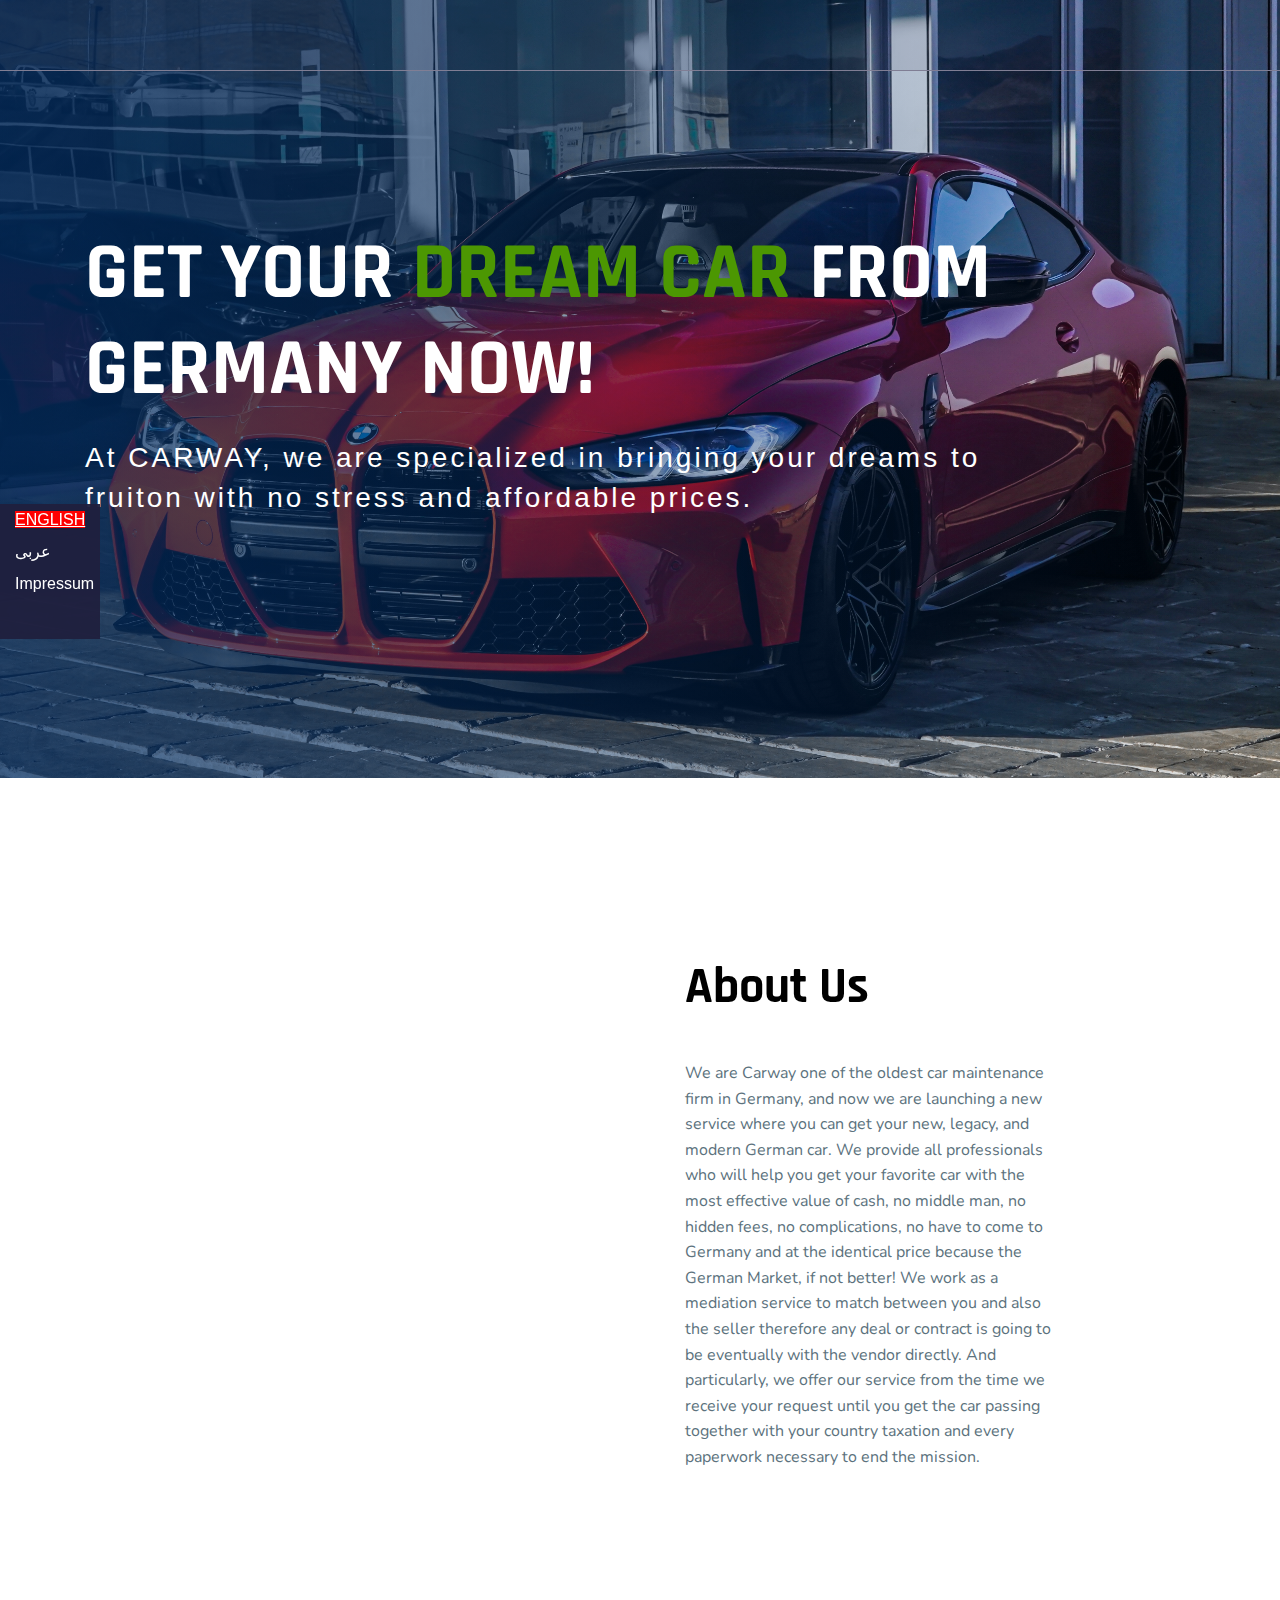
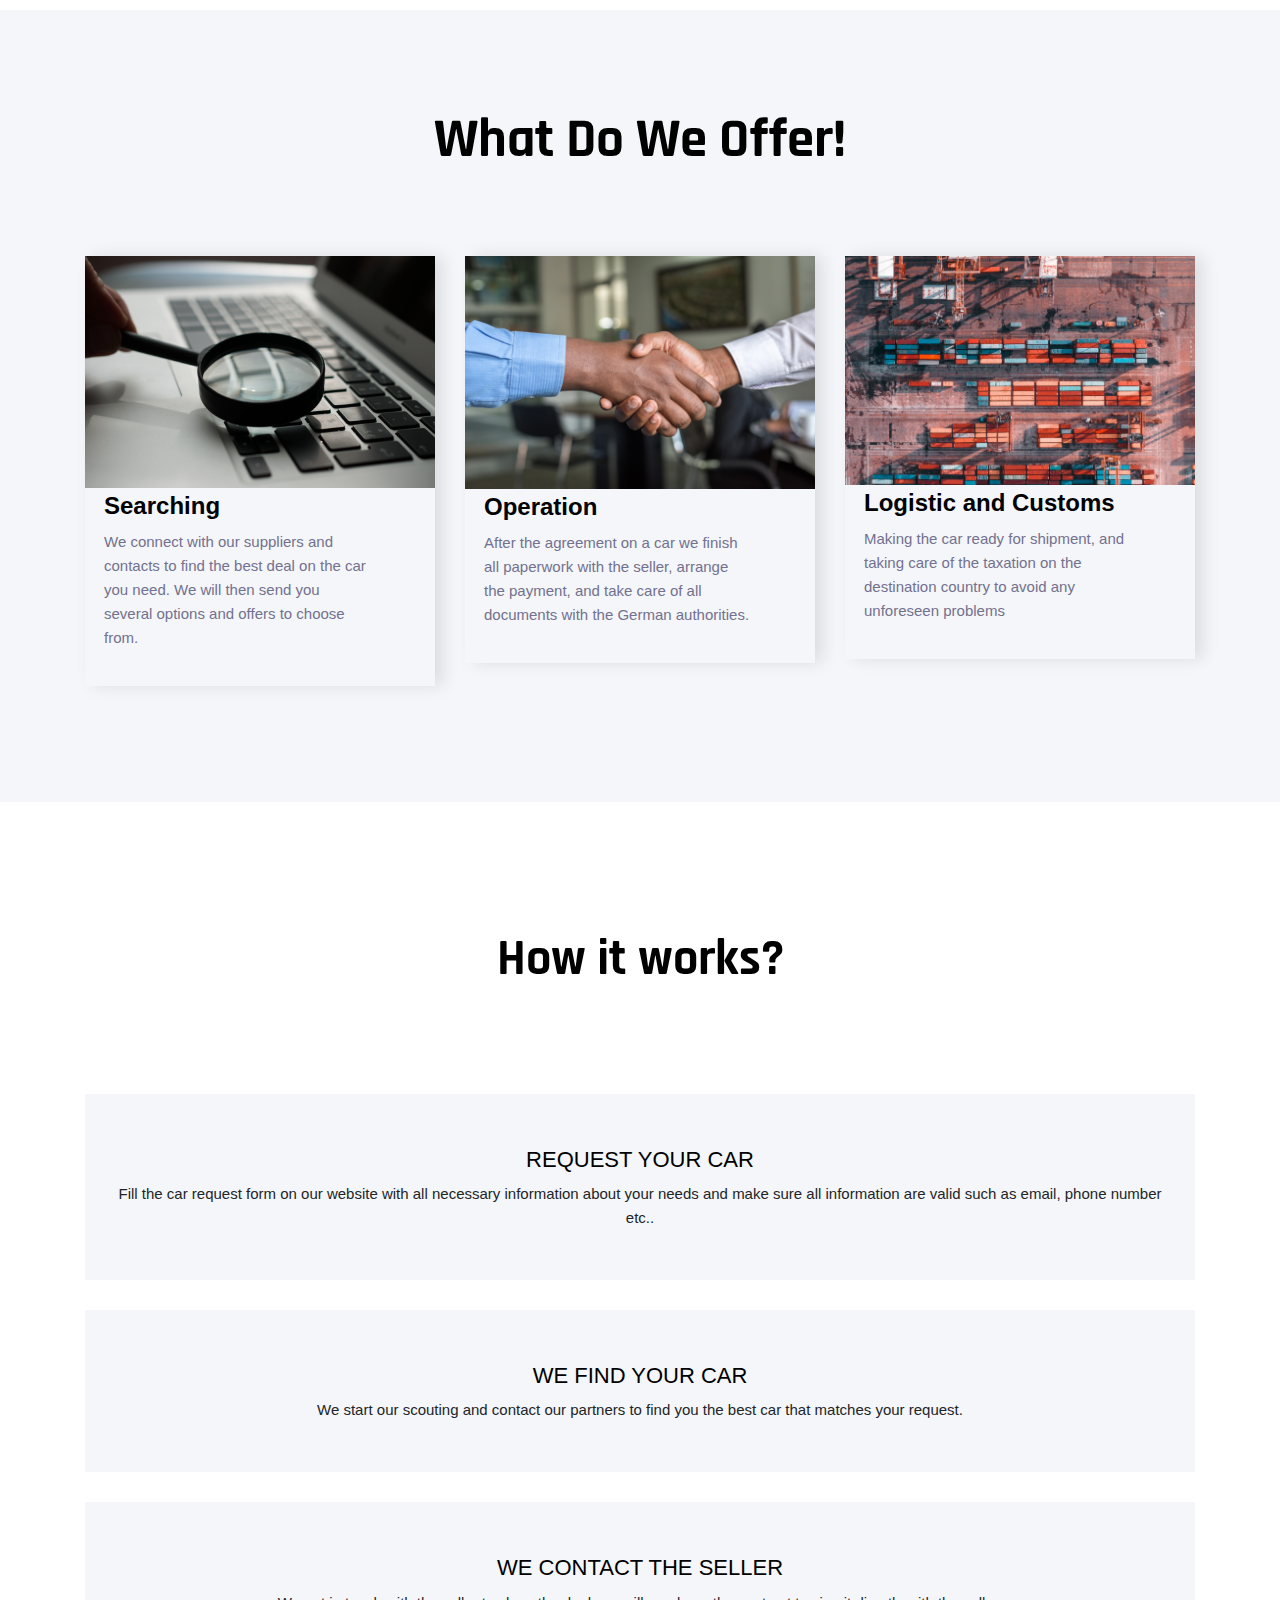
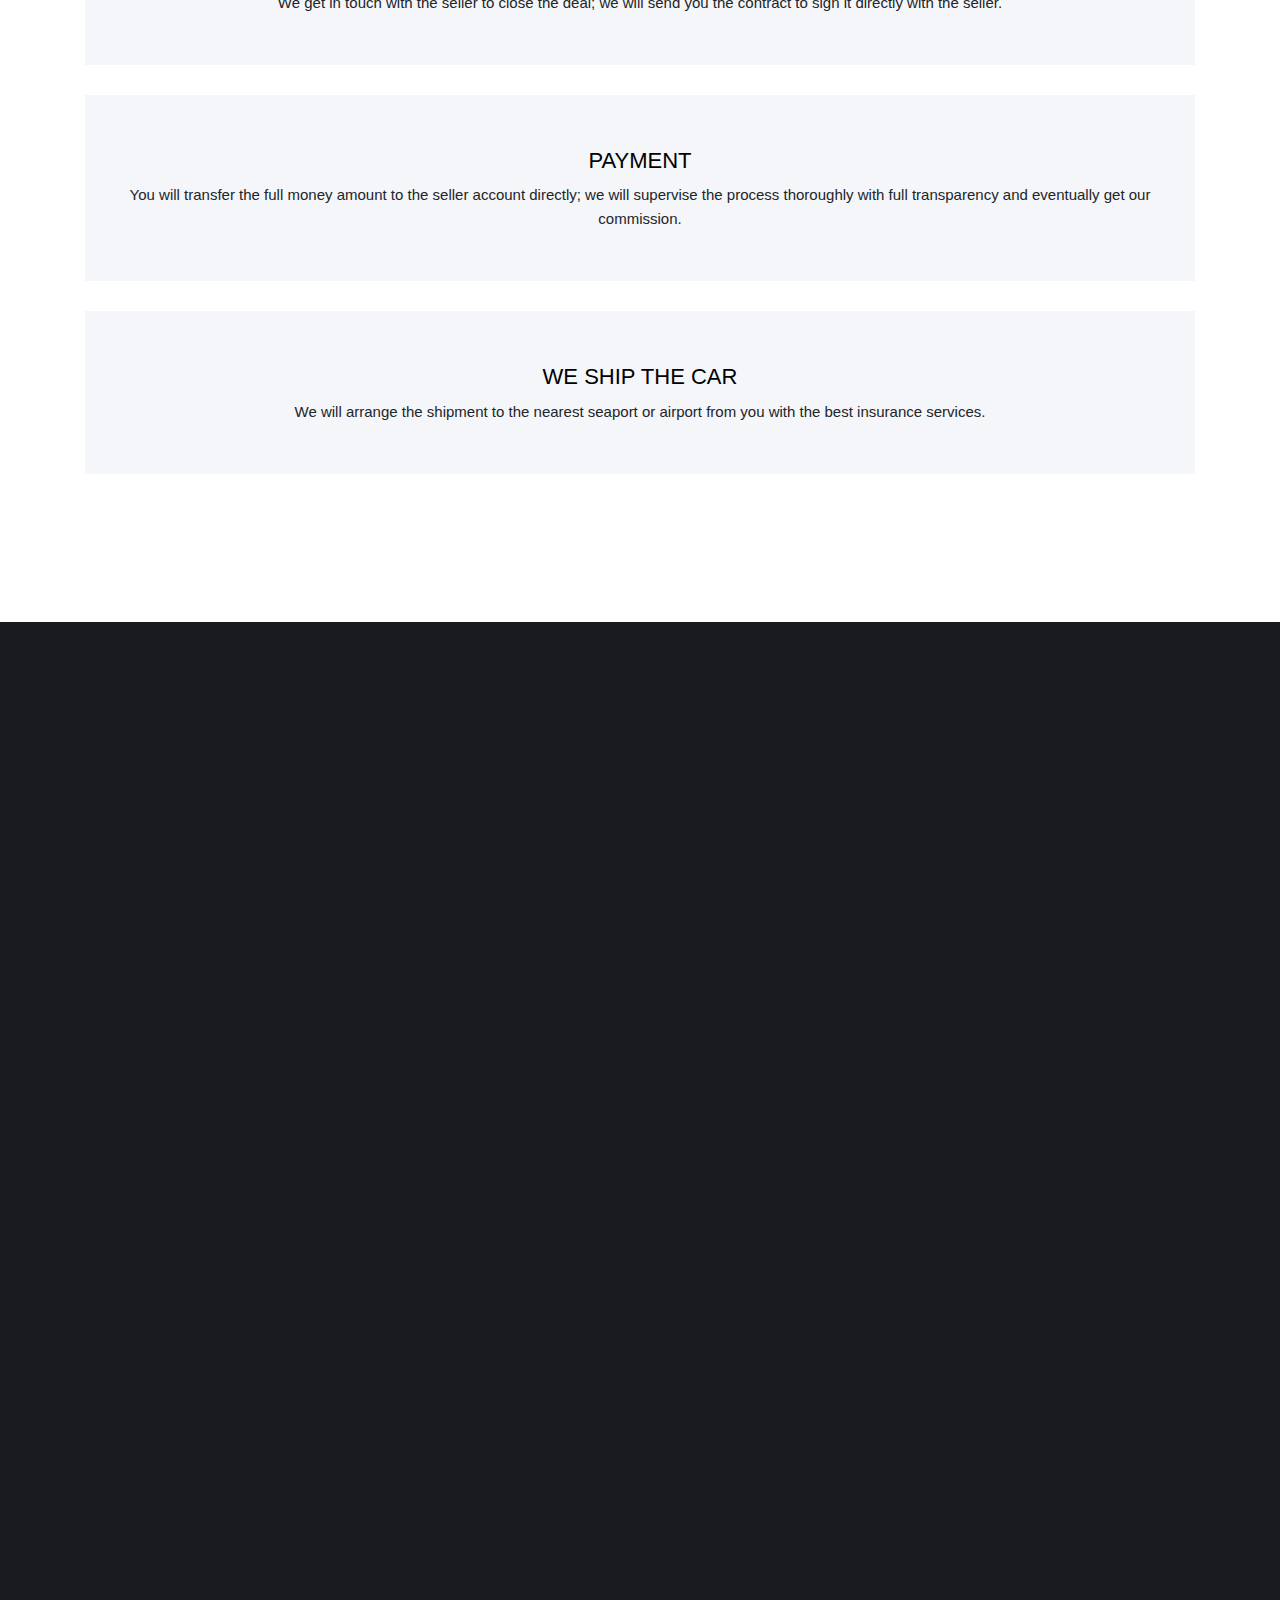
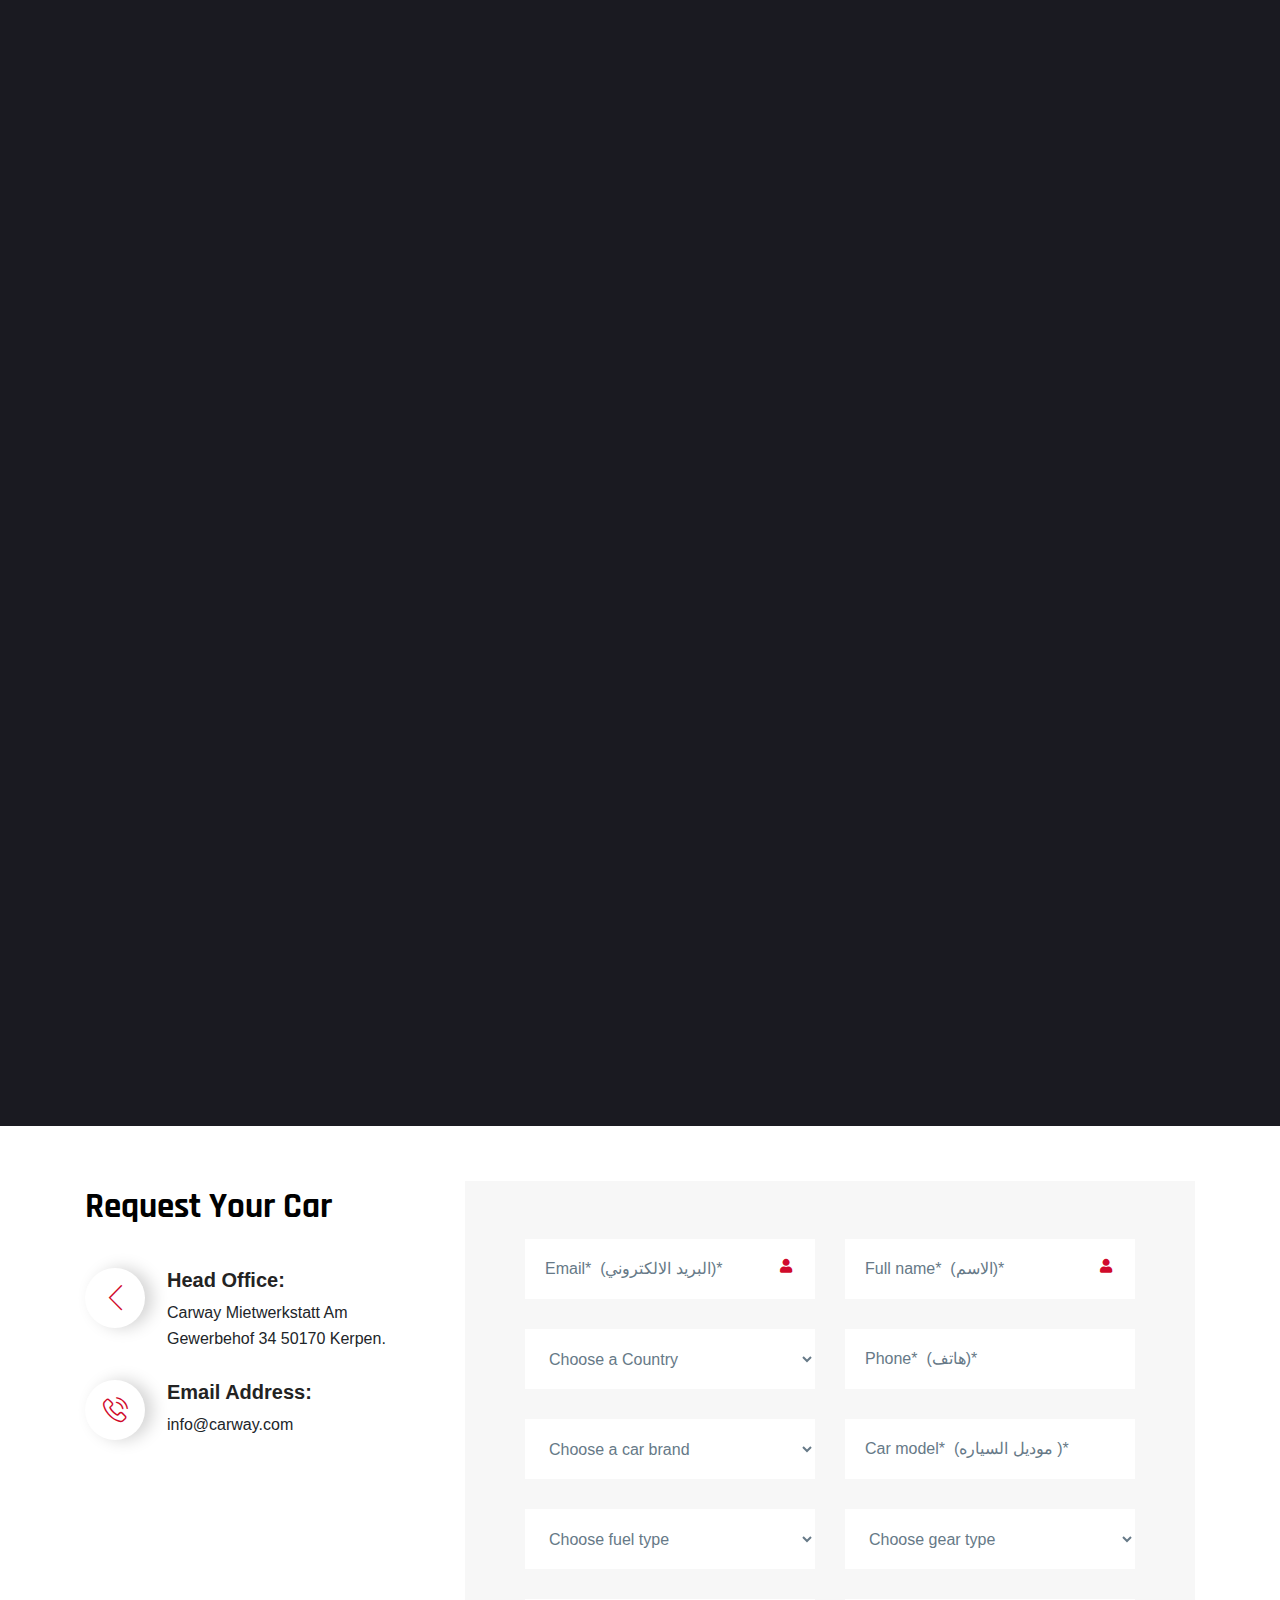
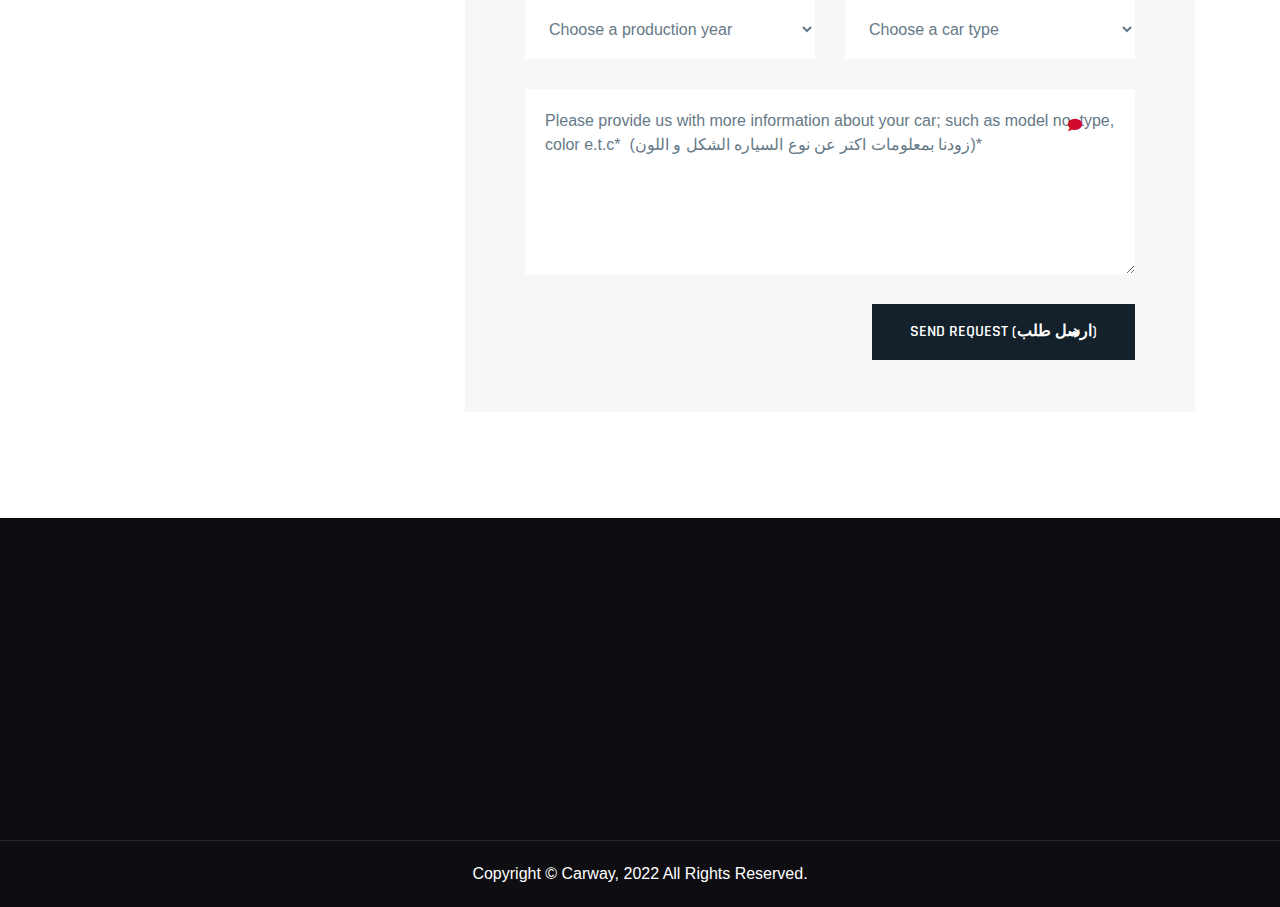
==== commit cdbf2e51: "updates" ====
--- a/index.html
+++ b/index.html
@@ -48,7 +48,7 @@
 	<link rel="stylesheet" href="/dream-it-photography/assets/css/bootstrap.min.css">
 	<link rel="stylesheet" href="/dream-it-photography/assets/css/circle.css">
 	<link rel="stylesheet" href="/dream-it-photography/assets/css/owl.carousel.min.css">
-	<link rel="stylesheet" href="https://cdnjs.cloudflare.com/ajax/libs/font-awesome/6.2.0/css/all.min.css">
+	<!-- <link rel="stylesheet" href="https://cdnjs.cloudflare.com/ajax/libs/font-awesome/6.2.0/css/all.min.css"> -->
 
 </head>
 
@@ -93,9 +93,9 @@
 	<!--==================================================-->
 	<!-- search-popup -->
 	<div class="navmenu">
-		<button class="close-search style-two"><i class="fas fa-times"></i></button>
+		<!-- <button class="close-search style-two"><i class="fas fa-times"></i></button> -->
 		<nav class="menunav" style="color: #fff; ">
-			<ul>				
+			<ul>
 				<a style="color: #4C9702;" href="#about-section">
 					<li data-language="menuaboutus">About us</li>
 				</a>
@@ -1121,19 +1121,8 @@
 						<div class="footer-social">
 							<a class="facebook" href="https://www.facebook.com/profile.php?id=100086125177781"
 								target="_blank"><i class="fa fa-facebook"></i></a>
-							<a class="twitter" href="https://www.instagram.com/carway_auto/" target="_blank"><i
-									class="fa fa-instagram"></i></a>
-						</div>
-						<!-- <div class="col-lg-12 col-md-4 right-side" style="margin-top: 2rem;  margin-bottom: -2rem;">
-							<div class="option-form-thumb">
-								<img src="assets/images/flag.png" alt="">
-							</div>							
-							<ul class="langWrap">
-								<a href="#" language='arabic' class="" style="cursor: pointer; color: #fff;">ARABIC</a>
-								<a href="#" language='english' class="actv" style="cursor: pointer; color: #fff;">ENGLISH</a>
-							</ul>						
-							<h1><a href="Impressum.html" style="color: #fff; font-size: 30px;"> impressum </a></h1>						
-						</div> -->
+							<a class="fa fa-instagram" href="https://www.instagram.com/carway_auto/" target="_blank"><i></i></a>
+						</div>
 					</div>
 				</div>
 			</div>
@@ -1144,25 +1133,6 @@
 	<div class="copyright">
 		<p data-language="copyright">Copyright &copy; Carway, 2022 All Rights Reserved.</p>
 	</div>
-	<!-- <div class="footer-bottom">
-		<div class="container">
-			<div class="row">
-				<div class="col-lg-6 col-md-6">
-					<div class="copy-right-text">
-						<p>© wayCar 2022 All rights reserved.</p>
-					</div>
-				</div>
-				<div class="col-lg-6 col-md-6">
-					<div class="footer-menu-right">
-						<ul>
-							<li><a href="#">Terms of Use</a></li>
-							<li><a class="br-none" href="#">Privacy Policy</a></li>
-						</ul>
-					</div>
-				</div>
-			</div>
-		</div>
-	</div> -->
 
 	<!-- jquery js -->
 	<script src="assets/js/vendor/jquery-3.2.1.min.js"></script>
